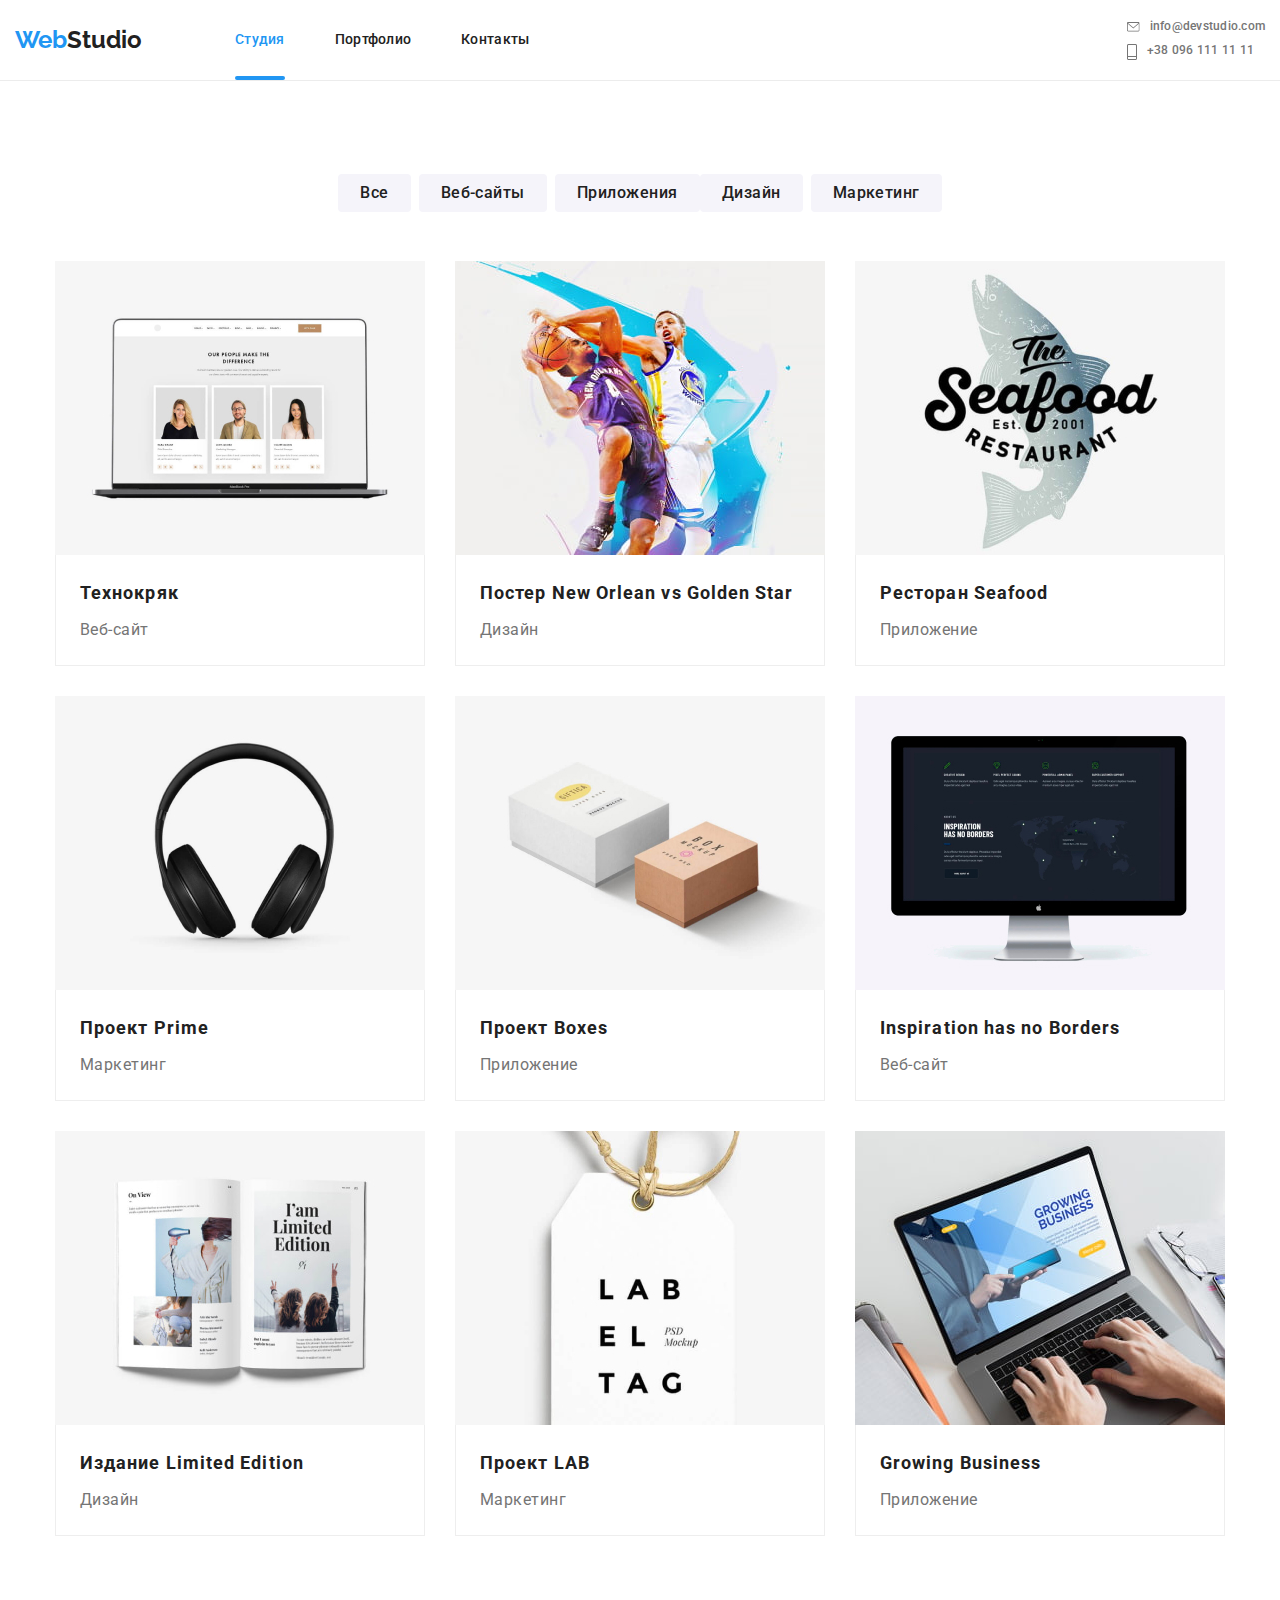
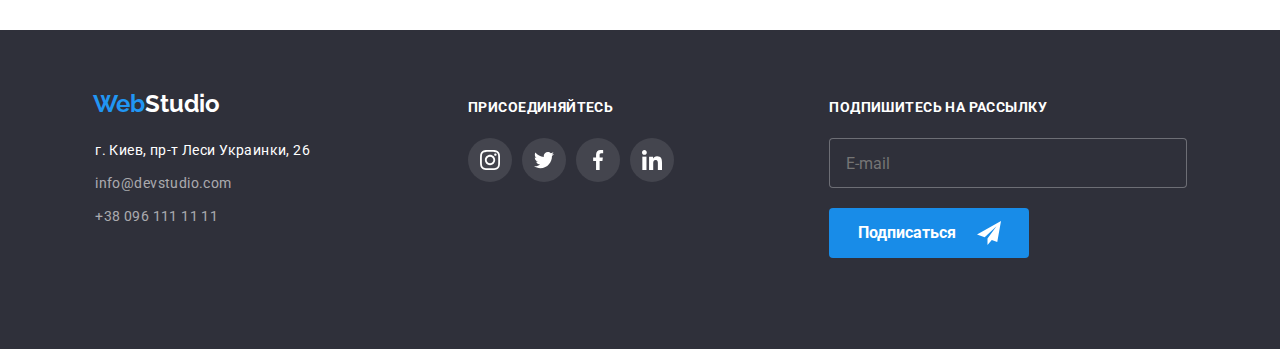
==== portfolio.html @ 38dd1714 "Update portfolio.html" ====
<!DOCTYPE html>
<html lang="ru">
  <head>
    <meta charset="UTF-8" />
    <meta http-equiv="X-UA-Compatible" content="IE=edge" />
    <meta name="viewport" content="width=device-width, initial-scale=1.0" />
    <title>WebStudio</title>
    <link
      rel="stylesheet"
      href="https://cdnjs.cloudflare.com/ajax/libs/modern-normalize/1.1.0/modern-normalize.min.css"
      integrity="sha512-wpPYUAdjBVSE4KJnH1VR1HeZfpl1ub8YT/NKx4PuQ5NmX2tKuGu6U/JRp5y+Y8XG2tV+wKQpNHVUX03MfMFn9Q=="
      crossorigin="anonymous"
      referrerpolicy="no-referrer"
    />
    <link rel="preconnect" href="https://fonts.googleapis.com" />
    <link rel="preconnect" href="https://fonts.gstatic.com" crossorigin />
    <link
      href="https://fonts.googleapis.com/css2?family=Raleway:wght@700&family=Roboto:wght@400;500;700;900&display=swap"
      rel="stylesheet"
    />
    <link rel="stylesheet" href="./css/reset.css" />
    <!-- <link rel="stylesheet" href="./css/style.css" /> -->
    <link rel="stylesheet" href="./css/main.min.css" />
  </head>
  <body>
    <header class="header">
      <div class="container header-container">
        <!-- /* ------------WebStudio------------ */ -->
        <nav class="header-link">
          <a href="./index.html" class="logo" lang="en"
            >Web<span class="logo-text">Studio</span></a
          >
          <!-- /* ------------navigation------------ */ -->
          <div class="navigation">
            <ul class="nav-list">
              <li class="nav-list__item">
                <a href="./index.html" class="nav-list__link link current"
                  >Студия</a
                >
              </li>
              <li class="nav-list__item">
                <a href="./portfolio.html" class="nav-list__link link"
                  >Портфолио</a
                >
              </li>
              <li class="nav-list__item">
                <a href="#" class="nav-list__link link">Контакты</a>
              </li>
            </ul>
          </div>
        </nav>
        <div class="top-header-contacts">
          <ul class="header-contacts">
            <li class="header-contacts__item">
              <a
                href="mailto:info@devstudio.com"
                class="header-contacts__link link"
              >
                <svg class="contacts-icon" width="16" height="12">
                  <use href="./img/icons.svg#icon-mail"></use>
                </svg>
                info@devstudio.com</a
              >
            </li>
            <li class="header-contacts__item">
              <a href="tel:+380961111111" class="header-contacts__link link">
                <svg class="contacts-icon" width="10" height="16">
                  <use href="./img/icons.svg#icon-phone"></use>
                </svg>
                +38 096 111 11 11
              </a>
            </li>
          </ul>
        </div>
      </div>
    </header>
    <main class="box">
      <section class="section">
        <!-- /* ------------portfolio------------ */ -->
        <h1 class="hidden-title">Блок кнопок</h1>
        <div class="container">
          <div class="btn-list">
            <div class="btn-list__top">
              <ul class="btn-list__top-list">
                <li class="btn-list__item">
                  <button type="button" class="btn-list__text">Все</button>
                </li>
                <li class="btn-list__item">
                  <button type="button" class="btn-list__text">
                    Веб-сайты
                  </button>
                </li>
                <li class="btn-list__item">
                  <button type="button" class="btn-list__text">
                    Приложения
                  </button>
                </li>
              </ul>
            </div>
            <div class="btn-list__bottom">
              <ul class="btn-list__top-list">
                <li class="btn-list__item">
                  <button type="button" class="btn-list__text">Дизайн</button>
                </li>
                <li class="btn-list__item">
                  <button type="button" class="btn-list__text">
                    Маркетинг
                  </button>
                </li>
              </ul>
            </div>
          </div>
          <!-- /* ------------benefits------------ */ -->
          <ul class="benefits">
            <li class="benefits-list">
              <a href="#" class="benefits-list__link benefits-item">
                <div class="benefits-item__card">
                  <picture>
                    <source
                      srcset="
                        ./img/img-page2-prtf/img-prtf-dt-21-1x.jpg 1x,
                        ./img/img-page2-prtf/img-prtf-dt-21-2x.jpg 2x
                      "
                      media="(min-width: 1200px)"
                    />
                    <source
                      srcset="
                        ./img/img-page2-prtf/img-prtf-tab-21-1x.jpg 1x,
                        ./img/img-page2-prtf/img-prtf-tab-21-2x.jpg 2x
                      "
                      media="(min-width: 768px)"
                    />
                    <source
                      srcset="
                        ./img/img-page2-prtf/img-prtf-mob-21-1x.jpg 1x,
                        ./img/img-page2-prtf/img-prtf-mob-21-2x.jpg 2x
                      "
                      media="(min-width: 320px)"
                    />
                    <img
                      src="./img/img-page2-prtf/img-prtf-mob-21-1x.jpg"
                      alt="Веб-сайт Проект 1"
                      width="450"
                    />
                  </picture>
                  <p class="benefits-item__top-text">
                    Ресурс предлагает комплексные предложения с разным уровнем
                    функционала и сервисов. Все это позволит посетителю получить
                    исчерпывающие сведения о компании или частном лице.
                  </p>
                </div>
                <div class="benefits-list__content benefits-content">
                  <h2 class="benefits-content__title">Технокряк</h2>
                  <p class="benefits-content__text">Веб-сайт</p>
                </div>
              </a>
            </li>
            <li class="benefits-list">
              <a href="#" class="benefits-list__link benefits-item">
                <div class="benefits-item__card">
                  <picture>
                    <source
                      srcset="
                        ./img/img-page2-prtf/img-prtf-dt-22-1x.jpg 1x,
                        ./img/img-page2-prtf/img-prtf-dt-22-2x.jpg 2x
                      "
                      media="(min-width: 1200px)"
                    />
                    <source
                      srcset="
                        ./img/img-page2-prtf/img-prtf-tab-22-1x.jpg 1x,
                        ./img/img-page2-prtf/img-prtf-tab-22-2x.jpg 2x
                      "
                      media="(min-width: 768px)"
                    />
                    <source
                      srcset="
                        ./img/img-page2-prtf/img-prtf-mob-22-1x.jpg 1x,
                        ./img/img-page2-prtf/img-prtf-mob-22-2x.jpg 2x
                      "
                      media="(min-width: 320px)"
                    />
                    <img
                      src="./img/img-page2-prtf/img-prtf-mob-22-1x.jpg"
                      alt="Дизайн Проект 2"
                      width="450"
                    />
                  </picture>
                  <p class="benefits-item__top-text">
                    Ресурс предлагает комплексные предложения с разным уровнем
                    функционала и сервисов. Все это позволит посетителю получить
                    исчерпывающие сведения о компании или частном лице.
                  </p>
                </div>
                <div class="benefits-list__content benefits-content">
                  <h2 class="benefits-content__title">
                    Постер <span lang="en">New Orlean vs Golden Star</span>
                  </h2>
                  <p class="benefits-content__text">Дизайн</p>
                </div>
              </a>
            </li>
            <li class="benefits-list">
              <a href="#" class="benefits-list__link benefits-item">
                <div class="benefits-item__card">
                  <picture>
                    <source
                      srcset="
                        ./img/img-page2-prtf/img-prtf-dt-23-1x.jpg 1x,
                        ./img/img-page2-prtf/img-prtf-dt-23-2x.jpg 2x
                      "
                      media="(min-width: 1200px)"
                    />
                    <source
                      srcset="
                        ./img/img-page2-prtf/img-prtf-tab-23-1x.jpg 1x,
                        ./img/img-page2-prtf/img-prtf-tab-23-2x.jpg 2x
                      "
                      media="(min-width: 768px)"
                    />
                    <source
                      srcset="
                        ./img/img-page2-prtf/img-prtf-mob-23-1x.jpg 1x,
                        ./img/img-page2-prtf/img-prtf-mob-23-2x.jpg 2x
                      "
                      media="(min-width: 320px)"
                    />
                    <img
                      src="./img/img-page2-prtf/img-prtf-mob-23-1x.jpg"
                      alt="Приложение Проект 3"
                      width="450"
                    />
                  </picture>
                  <p class="benefits-item__top-text">
                    Ресурс предлагает комплексные предложения с разным уровнем
                    функционала и сервисов. Все это позволит посетителю получить
                    исчерпывающие сведения о компании или частном лице.
                  </p>
                </div>
                <div class="benefits-list__content benefits-content">
                  <h2 class="benefits-content__title">
                    Ресторан <span lang="en">Seafood</span>
                  </h2>
                  <p class="benefits-content__text">Приложение</p>
                </div>
              </a>
            </li>
            <li class="benefits-list">
              <a href="#" class="benefits-list__link benefits-item">
                <div class="benefits-item__card">
                  <picture>
                    <source
                      srcset="
                        ./img/img-page2-prtf/img-prtf-dt-24-1x.jpg 1x,
                        ./img/img-page2-prtf/img-prtf-dt-24-2x.jpg 2x
                      "
                      media="(min-width: 1200px)"
                    />
                    <source
                      srcset="
                        ./img/img-page2-prtf/img-prtf-tab-24-1x.jpg 1x,
                        ./img/img-page2-prtf/img-prtf-tab-24-2x.jpg 2x
                      "
                      media="(min-width: 768px)"
                    />
                    <source
                      srcset="
                        ./img/img-page2-prtf/img-prtf-mob-24-1x.jpg 1x,
                        ./img/img-page2-prtf/img-prtf-mob-24-2x.jpg 2x
                      "
                      media="(min-width: 320px)"
                    />
                    <img
                      src="./img/img-page2-prtf/img-prtf-mob-24-1x.jpg"
                      alt="Маркетинг Проект 4"
                      width="450"
                    />
                  </picture>
                  <p class="benefits-item__top-text">
                    Ресурс предлагает комплексные предложения с разным уровнем
                    функционала и сервисов. Все это позволит посетителю получить
                    исчерпывающие сведения о компании или частном лице.
                  </p>
                </div>
                <div class="benefits-list__content benefits-content">
                  <h2 class="benefits-content__title">
                    Проект <span lang="en">Prime</span>
                  </h2>
                  <p class="benefits-content__text">Маркетинг</p>
                </div>
              </a>
            </li>
            <li class="benefits-list">
              <a href="#" class="benefits-list__link benefits-item">
                <div class="benefits-item__card">
                  <picture>
                    <source
                      srcset="
                        ./img/img-page2-prtf/img-prtf-dt-25-1x.jpg 1x,
                        ./img/img-page2-prtf/img-prtf-dt-25-2x.jpg 2x
                      "
                      media="(min-width: 1200px)"
                    />
                    <source
                      srcset="
                        ./img/img-page2-prtf/img-prtf-tab-25-1x.jpg 1x,
                        ./img/img-page2-prtf/img-prtf-tab-25-2x.jpg 2x
                      "
                      media="(min-width: 768px)"
                    />
                    <source
                      srcset="
                        ./img/img-page2-prtf/img-prtf-mob-25-1x.jpg 1x,
                        ./img/img-page2-prtf/img-prtf-mob-25-2x.jpg 2x
                      "
                      media="(min-width: 320px)"
                    />
                    <img
                      src="./img/img-page2-prtf/img-prtf-mob-25-1x.jpg"
                      alt="Приложение Проект 5"
                      width="450"
                    />
                  </picture>
                  <p class="benefits-item__top-text">
                    Ресурс предлагает комплексные предложения с разным уровнем
                    функционала и сервисов. Все это позволит посетителю получить
                    исчерпывающие сведения о компании или частном лице.
                  </p>
                </div>
                <div class="benefits-list__content benefits-content">
                  <h2 class="benefits-content__title">
                    Проект <span lang="en">Boxes</span>
                  </h2>
                  <p class="benefits-content__text">Приложение</p>
                </div>
              </a>
            </li>
            <li class="benefits-list">
              <a href="#" class="benefits-list__link benefits-item">
                <div class="benefits-item__card">
                  <picture>
                    <source
                      srcset="
                        ./img/img-page2-prtf/img-prtf-dt-26-1x.jpg 1x,
                        ./img/img-page2-prtf/img-prtf-dt-26-2x.jpg 2x
                      "
                      media="(min-width: 1200px)"
                    />
                    <source
                      srcset="
                        ./img/img-page2-prtf/img-prtf-tab-26-1x.jpg 1x,
                        ./img/img-page2-prtf/img-prtf-tab-26-2x.jpg 2x
                      "
                      media="(min-width: 768px)"
                    />
                    <source
                      srcset="
                        ./img/img-page2-prtf/img-prtf-mob-26-1x.jpg 1x,
                        ./img/img-page2-prtf/img-prtf-mob-26-2x.jpg 2x
                      "
                      media="(min-width: 320px)"
                    />
                    <img
                      src="./img/img-page2-prtf/img-prtf-mob-26-1x.jpg"
                      alt="Веб-сайт Проект 6"
                      width="450"
                    />
                  </picture>
                  <p class="benefits-item__top-text">
                    Ресурс предлагает комплексные предложения с разным уровнем
                    функционала и сервисов. Все это позволит посетителю получить
                    исчерпывающие сведения о компании или частном лице.
                  </p>
                </div>
                <div class="benefits-list__content benefits-content">
                  <h2 class="benefits-content__title" lang="en">
                    Inspiration has no Borders
                  </h2>
                  <p class="benefits-content__text">Веб-сайт</p>
                </div>
              </a>
            </li>
            <li class="benefits-list">
              <a href="#" class="benefits-list__link benefits-item">
                <div class="benefits-item__card">
                  <picture>
                    <source
                      srcset="
                        ./img/img-page2-prtf/img-prtf-dt-27-1x.jpg 1x,
                        ./img/img-page2-prtf/img-prtf-dt-27-2x.jpg 2x
                      "
                      media="(min-width: 1200px)"
                    />
                    <source
                      srcset="
                        ./img/img-page2-prtf/img-prtf-tab-27-1x.jpg 1x,
                        ./img/img-page2-prtf/img-prtf-tab-27-2x.jpg 2x
                      "
                      media="(min-width: 768px)"
                    />
                    <source
                      srcset="
                        ./img/img-page2-prtf/img-prtf-mob-27-1x.jpg 1x,
                        ./img/img-page2-prtf/img-prtf-mob-27-2x.jpg 2x
                      "
                      media="(min-width: 320px)"
                    />
                    <img
                      src="./img/img-page2-prtf/img-prtf-mob-27-1x.jpg"
                      alt="Дизайн Проект 7"
                      width="450"
                    />
                  </picture>
                  <p class="benefits-item__top-text">
                    Ресурс предлагает комплексные предложения с разным уровнем
                    функционала и сервисов. Все это позволит посетителю получить
                    исчерпывающие сведения о компании или частном лице.
                  </p>
                </div>
                <div class="benefits-list__content benefits-content">
                  <h2 class="benefits-content__title">
                    Издание <span lang="en">Limited Edition</span>
                  </h2>
                  <p class="benefits-content__text">Дизайн</p>
                </div>
              </a>
            </li>
            <li class="benefits-list">
              <a href="#" class="benefits-list__link benefits-item">
                <div class="benefits-item__card">
                  <picture>
                    <source
                      srcset="
                        ./img/img-page2-prtf/img-prtf-dt-28-1x.jpg 1x,
                        ./img/img-page2-prtf/img-prtf-dt-28-2x.jpg 2x
                      "
                      media="(min-width: 1200px)"
                    />
                    <source
                      srcset="
                        ./img/img-page2-prtf/img-prtf-tab-28-1x.jpg 1x,
                        ./img/img-page2-prtf/img-prtf-tab-28-2x.jpg 2x
                      "
                      media="(min-width: 768px)"
                    />
                    <source
                      srcset="
                        ./img/img-page2-prtf/img-prtf-mob-28-1x.jpg 1x,
                        ./img/img-page2-prtf/img-prtf-mob-28-2x.jpg 2x
                      "
                      media="(min-width: 320px)"
                    />
                    <img
                      src="./img/img-page2-prtf/img-prtf-mob-28-1x.jpg"
                      alt="Маркетинг Проект 8"
                      width="450"
                    />
                  </picture>
                  <p class="benefits-item__top-text">
                    Ресурс предлагает комплексные предложения с разным уровнем
                    функционала и сервисов. Все это позволит посетителю получить
                    исчерпывающие сведения о компании или частном лице.
                  </p>
                </div>
                <div class="benefits-list__content benefits-content">
                  <h2 class="benefits-content__title">
                    Проект <span lang="en">LAB</span>
                  </h2>
                  <p class="benefits-content__text">Маркетинг</p>
                </div>
              </a>
            </li>
            <li class="benefits-list">
              <a href="#" class="benefits-list__link benefits-item">
                <div class="benefits-item__card">
                  <picture>
                    <source
                      srcset="
                        ./img/img-page2-prtf/img-prtf-dt-29-1x.jpg 1x,
                        ./img/img-page2-prtf/img-prtf-dt-29-2x.jpg 2x
                      "
                      media="(min-width: 1200px)"
                    />
                    <source
                      srcset="
                        ./img/img-page2-prtf/img-prtf-tab-29-1x.jpg 1x,
                        ./img/img-page2-prtf/img-prtf-tab-29-2x.jpg 2x
                      "
                      media="(min-width: 768px)"
                    />
                    <source
                      srcset="
                        ./img/img-page2-prtf/img-prtf-mob-29-1x.jpg 1x,
                        ./img/img-page2-prtf/img-prtf-mob-29-2x.jpg 2x
                      "
                      media="(min-width: 320px)"
                    />
                    <img
                      src="./img/img-page2-prtf/img-prtf-mob-29-1x.jpg"
                      alt="Приложение Проект 9"
                      width="450"
                    />
                  </picture>
                  <p class="benefits-item__top-text">
                    Ресурс предлагает комплексные предложения с разным уровнем
                    функционала и сервисов. Все это позволит посетителю получить
                    исчерпывающие сведения о компании или частном лице.
                  </p>
                </div>
                <div class="benefits-list__content benefits-content">
                  <h2 class="benefits-content__title" lang="en">
                    Growing Business
                  </h2>
                  <p class="benefits-content__text">Приложение</p>
                </div>
              </a>
            </li>
          </ul>
        </div>
      </section>
    </main>
    <!-- /* ------------footer------------ */ -->
    <footer class="footer">
      <div class="container footer-box">
        <div class="footer-contacts footer-box__item">
          <div class="footer-logo">
            <a href="./index.html" class="logo" lang="en"
              >Web<span class="logo-footer">Studio</span></a
            >
          </div>
          <address class="address">
            <div class="footer-content">
              <ul class="footer-content__list">
                <li class="footer-contacts__item">
                  г. Киев, пр-т Леси Украинки, 26
                </li>
                <li class="footer-contacts__link">
                  <a
                    href="mailto:info@devstudio.com"
                    class="footer-contacts__link link"
                    >info@devstudio.com</a
                  >
                </li>
                <li class="footer-contacts__link">
                  <a href="tel:+380961111111" class="footer-contacts__link link"
                    >+38 096 111 11 11</a
                  >
                </li>
              </ul>
            </div>
          </address>
        </div>
        <div class="footer-slogan footer-box__item">
          <p class="footer-slogan-title">присоединяйтесь</p>
          <ul class="footer-slogan-list">
            <li class="footer-slogan-item">
              <a href="" class="footer-slogan-link">
                <svg class="footer-slogan-icon" width="20" height="20">
                  <use href="./img/icons.svg#icon-instagram"></use>
                </svg>
              </a>
            </li>
            <li class="footer-slogan-item">
              <a href="" class="footer-slogan-link">
                <svg class="footer-slogan-icon" width="20" height="20">
                  <use href="./img/icons.svg#icon-twitter"></use>
                </svg>
              </a>
            </li>
            <li class="footer-slogan-item">
              <a href="" class="footer-slogan-link">
                <svg class="footer-slogan-icon" width="20" height="20">
                  <use href="./img/icons.svg#icon-facebook"></use>
                </svg>
              </a>
            </li>
            <li class="footer-slogan-item">
              <a href="" class="footer-slogan-link">
                <svg class="footer-slogan-icon" width="20" height="20">
                  <use href="./img/icons.svg#icon-linkedin"></use>
                </svg>
              </a>
            </li>
          </ul>
        </div>
        <div class="footer-newsletter footer-box__item">
          <form class="footer-subscribe">
            <label for="footer-subscribe" class="footer-slogan-title"
              >Подпишитесь на рассылку</label
            >
            <input
              type="text"
              class="input-footer"
              name="footer-subscribe"
              id="footer-subscribe"
              placeholder="E-mail"
            />
            <div class="footer-wrap">
              <button type="submit" class="btn-footer">
                Подписаться
                <svg class="send-icon" width="24" height="24">
                  <use href="./img/icons.svg#icon-send"></use>
                </svg>
              </button>
            </div>
          </form>
        </div>
      </div>
    </footer>
  </body>
</html>
---- css/style.css ----
:root {
  --accent-color: #2196f3;
  --hero-btn-color: #2196f3;
  --hero-title-color: #ffffff;
  --main-title-color: #212121;
  --main-text-color: #757575;
  --typical-margin: 30px;
}

/* основной цвет шрифта черный #212121 */
/* вспомогательный текст черный #757575 */
/* цвет шрифта героя белый #FFFFFF */
/* цвет шрифта акцента голубой #2196F3 */
/* цвет фона светло-серый #E5E5E5 */
/* цвет фона героя и футера черный #2F303A */
/* цвета логотипа голубой #2196F3 и черный #000000 */

p,
h1,
h2,
h3,
h4,
h5,
h6 {
  margin: 0;
}

ul,
ol {
  margin: 0;
  padding-left: 0;
}

button {
  cursor: pointer;
}

body {
  font-size: 14px;
  font-family: "Roboto", sans-serif;
  color: var(--main-title-color);
}

img {
  display: block;
  max-width: 100%;
  height: auto;
}

.container {
  width: 1200px;
  margin: 0 auto;
  padding: 0 15px;
}

.hidden-title {
  width: 1px;
  height: 1px;
  overflow: hidden;
  opacity: 0;
  margin: -1px;
}

.visually-hidden {
  position: absolute;
  white-space: nowrap;
  width: 1px;
  height: 1px;
  overflow: hidden;
  border: 0;
  padding: 0;
  clip: rect(0 0 0 0);
  clip-path: inset(50%);
  margin: -1px;
}

/* ------------WebStudio------------ */

.logo {
  font-family: "Raleway", sans-serif;
  font-style: normal;
  font-weight: 700;
  font-size: 26px;
  line-height: 1.19;
  color: var(--accent-color);
  display: flex;
  align-items: center;
  margin-right: 93px;
}

.header-link {
  display: flex;
}

.logo-text {
  color: var(--main-title-color);
}

.logo-footer {
  color: var(--hero-title-color);
}

/* ------------navigation------------ */

.nav-list {
  display: flex;
}

.nav-list__link {
  list-style-type: none;
  font-family: "Roboto", sans-serif;
  font-style: normal;
  font-weight: 500;
  font-size: 14px;
  line-height: 1.14;
  letter-spacing: 0.02em;
  color: var(--main-title-color);
  padding: 32px 0;
  display: flex;
  position: relative;
}

.header {
  border-bottom: 1px solid #ececec;
}

.header .container {
  display: flex;
  align-items: center;
  text-decoration: none;
}

.nav-list__item {
  list-style-type: none;
}

.nav-list__item:not(:last-child) {
  margin-right: 50px;
}

.nav-list__link.current::after {
  content: "";
  position: absolute;
  width: 100%;
  height: 4px;
  background-color: var(--hero-btn-color);
  border-radius: 2px;
  left: 0;
  bottom: 0;
}

.header-contacts__link {
  font-family: "Roboto", sans-serif;
  font-style: normal;
  font-weight: 500;
  font-size: 14px;
  line-height: 1.14;
  letter-spacing: 0.02em;
  color: var(--main-text-color);
  display: flex;
  padding: 32px 0;
}

.header-contacts {
  list-style-type: none;
  display: flex;
  margin-left: auto;
}

.header-contacts__item:not(:last-child) {
  margin-right: 50px;
}

.header-contacts__link .link:hover,
.header-contacts__link .link:focus {
  color: var(--accent-color);
  text-shadow: 0px 4px 4px rgba(0, 0, 0, 0.25);
  transition: color 250ms cubic-bezier(0.4, 0, 0.2, 1);
  transition: text-shadow 250ms cubic-bezier(0.4, 0, 0.2, 1);
}

.link:hover,
.link:focus {
  color: var(--accent-color);
  text-shadow: 0px 4px 4px rgba(0, 0, 0, 0.25);
  transition: color 250ms cubic-bezier(0.4, 0, 0.2, 1);
  transition: text-shadow 250ms cubic-bezier(0.4, 0, 0.2, 1);
}

.contacts-icon {
  display: flex;
  align-items: center;
  justify-content: center;
  margin-right: 10px;
  fill: currentColor;
}

/* ------------hero------------ */

.hero {
  background-color: #2f303a;
  background-image: linear-gradient(
      rgba(47, 48, 58, 0.4),
      rgba(47, 48, 58, 0.4)
    ),
    url(../img/hero-bg.jpg);
  background-repeat: no-repeat;
  background-position: center;
  background-size: cover;
  max-width: 1600px;
  margin: 0 auto;
  text-align: center;
  padding: 200px 0;
}

.title {
  font-weight: 700;
  font-size: 36px;
  line-height: 1.17;
  text-align: center;
  letter-spacing: 0.03em;
  color: var(--main-title-color);
  margin-bottom: 50px;
}

.hero__title {
  font-weight: 900;
  font-size: 44px;
  line-height: 1.36;
  letter-spacing: 0.06em;
  text-transform: uppercase;
  color: var(--hero-title-color);
  text-align: center;
  max-width: 696px;
  margin: 0 auto;
  margin-bottom: var(--typical-margin);
}

.hero__btn {
  cursor: pointer;
  font-family: inherit;
  font-weight: 700;
  font-size: 16px;
  line-height: 1.88;
  letter-spacing: 0.06em;
  color: #ffffff;
  background-color: var(--hero-btn-color);
  display: inline-block;
  padding: 10px 32px;
  margin: 0 auto;
  border: none;
  border-radius: 4px;
}

.section-btn:hover,
.section-btn:focus {
  background: #188ce8;
  box-shadow: 0px 4px 4px rgba(0, 0, 0, 0.15);
  border-radius: 4px;
  transition: background 250ms cubic-bezier(0.4, 0, 0.2, 1);
  transition: box-shadow 250ms cubic-bezier(0.4, 0, 0.2, 1);
}

/* ------------about------------ */

.about {
  padding: 94px 0;
}

.about-list {
  list-style-type: none;
  padding: 0;
  display: flex;
  flex-wrap: nowrap;
}

.about-list__card {
  height: 120px;
  display: flex;
  align-items: center;
  justify-content: center;
  background: #f5f4fa;
  border-radius: 4px;
}

.about-content {
  max-width: 270px;
}

.about-list__item:not(:last-child) {
  margin-right: 30px;
}

.about-content__title {
  font-weight: 700;
  font-size: 14px;
  line-height: calc(16 / 14);
  letter-spacing: 0.03em;
  text-transform: uppercase;
  color: var(--main-title-color);
  margin-top: 30px;
  margin-bottom: 10px;
}

.about-content__text {
  font-weight: 400;
  font-size: 14px;
  line-height: 1.71;
  letter-spacing: 0.03em;
  color: var(--main-text-color);
  min-width: 270px;
  height: 75px;
}

.about-list > .about-content__text {
  flex-basis: calc(100% / 4);
}

/* ------------gallery------------ */

.gallery {
  padding-bottom: 94px;
}

.gallery-list {
  list-style-type: none;
  display: flex;
  flex-wrap: nowrap;
  margin: -15px;
}

.gallery-list__item {
  flex-basis: calc(100% / 3 - 30px);
  margin: 15px;
  position: relative;
}

.gallery-list__label {
  font-weight: 700;
  font-size: 14px;
  line-height: 1.14;
  display: flex;
  justify-content: center;
  text-align: center;
  text-transform: uppercase;
  color: #ffffff;
  position: absolute;
  bottom: 0;
  left: 0;
  width: 100%;
  height: 70px;
  background-color: rgba(47, 48, 58, 0.8);
  text-align: center;
  padding: 27px 0;
}

/* ------------team------------ */
.team {
  background-color: #f5f4fa;
  padding: 94px 0;
}

.team-list {
  list-style-type: none;
  display: flex;
}

.team-list__item:not(:last-child) {
  margin-right: 30px;
}

.team-list__item {
  width: calc((100% - 30px) / 4);
  background-color: var(--hero-title-color);
  box-shadow: 0px 1px 3px rgba(0, 0, 0, 0.12), 0px 1px 1px rgba(0, 0, 0, 0.14),
    0px 2px 1px rgba(0, 0, 0, 0.2);
  border-radius: 0px 0px 4px 4px;
}

.team-list__card {
  padding-top: var(--typical-margin);
  padding-bottom: var(--typical-margin);
}

.team-list__title {
  font-weight: 500;
  font-weight: bold;
  font-size: 16px;
  line-height: calc(19 / 16);
  text-align: center;
  letter-spacing: 0.03em;
  color: var(--main-title-color);
  margin-bottom: 10px;
}

.team-list__text {
  font-weight: 400;
  font-size: 16px;
  line-height: calc(19 / 16);
  text-align: center;
  letter-spacing: 0.03em;
  color: var(--main-text-color);
  margin-bottom: 16px;
}

.team-soc {
  list-style-type: none;
  display: flex;
  justify-content: center;
}

.team-soc__item {
  width: 44px;
  height: 44px;
  margin-right: 10px;
}

.team-soc__item:last-child {
  margin-right: 0;
}

.team-soc__link {
  width: 100%;
  height: 100%;
  background-color: var(--hero-title-color);
  border-radius: 50%;
  display: flex;
  align-items: center;
  justify-content: center;
  fill: #afb1b8;
}

.team-soc__link:hover,
.team-soc__link:focus {
  background-color: #2196f3;
  transition: background-color 250ms cubic-bezier(0.4, 0, 0.2, 1);
}

.team-soc__link:hover .team-soc__icon,
.team-soc__link:focus .team-soc__icon {
  fill: #ffffff;
  transition: fill 250ms cubic-bezier(0.4, 0, 0.2, 1);
}

/* ------------clients------------ */

.clients {
  padding: 94px 0;
}

.clients-list {
  list-style-type: none;
  display: flex;
  justify-content: center;
}

.clients-list__item {
  width: 170px;
  height: 92px;
  margin-right: var(--typical-margin);
  border-radius: 4px;
  outline: 1px solid #afb1b8;
}

.clients-list__item:last-child {
  margin-right: 0;
}

.clients-list__link {
  width: 100%;
  height: 100%;
  display: flex;
  align-items: center;
  justify-content: center;
  fill: #afb1b8;
}

.clients-list__item:hover,
.clients-list__item:focus {
  outline: 1px solid var(--accent-color);
  transition: outline 250ms cubic-bezier(0.4, 0, 0.2, 1);
}

.clients-list__link:hover,
.clients-list__link:focus {
  fill: var(--accent-color);
  transition: fill 250ms cubic-bezier(0.4, 0, 0.2, 1);
}

/* ------------portfolio------------ */

.section {
  padding: 94px 0;
}

.btn-list {
  list-style-type: none;
  display: flex;
  justify-content: center;
  margin-bottom: 50px;
}

.btn-list__text {
  font-weight: 500;
  font-size: 16px;
  line-height: 1.62;
  text-align: center;
  letter-spacing: 0.03em;
  cursor: pointer;
  color: var(--main-title-color);
  background: #f5f4fa;
  display: inline-block;
  border: none;
  border-radius: 4px;
  padding: 6px 22px;
}

.btn-list__item:not(:last-child) {
  margin-right: 8px;
}

.btn-list__text .current:hover .btn-list__text .current:focus {
  background-color: var(--hero-btn-color);
  color: var(--hero-title-color);
}

.btn-list__text:hover,
.btn-list__text:focus {
  background-color: var(--hero-btn-color);
  color: var(--hero-title-color);
  box-shadow: 0px 3px 1px rgba(0, 0, 0, 0.1), 0px 1px 2px rgba(0, 0, 0, 0.08),
    0px 2px 2px rgba(0, 0, 0, 0.12);
  transition: background-color 250ms cubic-bezier(0.4, 0, 0.2, 1);
  transition: color 250ms cubic-bezier(0.4, 0, 0.2, 1);
  transition: box-shadow 250ms cubic-bezier(0.4, 0, 0.2, 1);
}

/* ------------benefits------------ */

.benefits {
  list-style-type: none;
  display: flex;
  flex-wrap: wrap;
  justify-content: center;
  margin-top: -30px;
  margin-left: -30px;
}

.benefits > .benefits-list {
  flex-basis: calc(100% / 3 - 30px);
  margin-left: var(--typical-margin);
  margin-top: var(--typical-margin);
  max-width: 370px;
  background: var(--hero-title-color);
}

.benefits-list:hover .benefits-item__top-text {
  transform: translateY(0);
  display: flex;
}

.benefits-item__card {
  position: relative;
  overflow: hidden;
}

.benefits-item__top-text {
  font-family: "Roboto";
  font-style: normal;
  font-weight: 400;
  font-size: 18px;
  line-height: 1.56;
  letter-spacing: 0.03em;
  position: absolute;
  top: 0;
  color: var(--hero-title-color);
  background: rgba(33, 150, 243, 0.9);
  box-shadow: 0px 4px 4px rgba(0, 0, 0, 0.25);
  height: 100%;
  line-height: calc(28 / 18);
  text-align: left;
  padding: 63px 24px;
  display: flex;
  align-items: center;
  transform: translateY(101%);
  transition: transform 250ms cubic-bezier(0.4, 0, 0.2, 1);
}

.benefits-list__link {
  display: flex;
  display: inline-block;
}

.benefits-list__link:hover,
.benefits-list__link:focus {
  box-shadow: 0px 1px 1px rgba(0, 0, 0, 0.12), 0px 4px 4px rgba(0, 0, 0, 0.06),
    1px 4px 6px rgba(0, 0, 0, 0.16);
  transition: box-shadow 250ms cubic-bezier(0.4, 0, 0.2, 1);
}

.benefits-content {
  padding: 20px 24px;
  border-right: 1px solid #eeeeee;
  border-left: 1px solid #eeeeee;
  border-bottom: 1px solid #eeeeee;
}

.benefits-content__title {
  font-weight: 700;
  font-size: 18px;
  line-height: 2;
  letter-spacing: 0.06em;
  color: var(--main-title-color);
  margin-bottom: 4px;
}

.benefits-content__text {
  font-weight: 400;
  font-size: 16px;
  line-height: 1.88;
  letter-spacing: 0.03em;
  color: var(--main-text-color);
}

.current {
  color: var(--hero-btn-color);
}

/* ------------footer------------ */

.footer {
  background-color: #2f303a;
  padding: 60px 0;
}

.footer .container {
  display: flex;
  align-items: baseline;
}

.footer-contacts {
  margin-right: 70px;
}

.footer-content {
  max-width: 231px;
  min-height: 81px;
  margin-top: 20px;
}

.footer-content__list {
  list-style-type: none;
}

.footer-contacts__item {
  font-style: normal;
  font-weight: 400;
  font-size: 14px;
  line-height: 1.71;
  letter-spacing: 0.03em;
  color: var(--hero-title-color);
  margin-bottom: 9px;
}

.footer-contacts__link {
  font-style: normal;
  font-size: 14px;
  line-height: 1.71;
  letter-spacing: 0.03em;
  color: rgba(255, 255, 255, 0.6);
}

.footer-contacts__link:not(:last-child) {
  margin-bottom: 9px;
}

.footer-slogan {
  margin-right: 70px;
}

.footer-slogan-list {
  list-style-type: none;
  display: flex;
  justify-content: center;
}

.footer-slogan-title {
  font-family: "Roboto";
  font-style: normal;
  font-weight: 700;
  font-size: 14px;
  letter-spacing: 0.03em;
  text-transform: uppercase;
  color: #ffffff;
  margin-bottom: 20px;
  text-align: left;
}

.footer-slogan-item {
  width: 44px;
  height: 44px;
  margin-right: 10px;
}

.footer-slogan-link {
  width: 100%;
  height: 100%;
  background: rgba(255, 255, 255, 0.1);
  border-radius: 50%;
  display: flex;
  align-items: center;
  justify-content: center;
  fill: var(--hero-title-color);
}

.footer-slogan-link:hover,
.footer-slogan-link:focus {
  background-color: #2196f3;
  transition: background-color 250ms cubic-bezier(0.4, 0, 0.2, 1);
}

.footer-newsletter {
  width: 570px;
  height: auto;
}

.footer-subscribe {
  display: flex;
  flex-wrap: wrap;
  justify-content: space-between;
}

.input-footer {
  width: 358px;
  height: 50px;
  border: 1px solid rgba(255, 255, 255, 0.3);
  border-radius: 4px;
  background-color: #2f303a;
  font-family: "Roboto", sans-serif;
  font-style: normal;
  font-weight: 400;
  font-size: 16px;
  line-height: 1.25;
  color: rgba(255, 255, 255, 0.6);
  padding-left: 16px;
}

.footer-wrap {
  position: relative;
}

.btn-footer {
  background-color: #188ce8;
  color: #ffffff;
  width: 200px;
  height: 50px;
  font-weight: 700;
  font-size: 16px;
  line-height: 1.88;
  padding: 10px 10px 10px 29px;
  border: none;
  border-radius: 4px;
  display: flex;
}

.send-icon {
  position: absolute;
  right: 28px;
  top: 50%;
  transform: translateY(-50%);
  fill: #ffffff;
}

/* ------------modal_window------------ */

.backdrop {
  width: 100vw;
  height: 100vh;
  background: rgba(0, 0, 0, 0.2);
  position: fixed;
  top: 0;
  transition: opacity 300ms, visibility 300ms;
}

.backdrop.is-hidden .modal {
  transform: translate(-50%, -50%) scale(0);
  opacity: 0;
}

.modal {
  width: 528px;
  background-color: #ffffff;
  border-radius: 4px;
  position: absolute;
  top: 50%;
  left: 50%;
  transform: translate(-50%, -50%) scale(1);
  transition: transform 300ms;
  padding: 40px;
}

.modal-close-btn {
  position: absolute;
  right: 8px;
  top: 8px;
  border: none;
  background-color: inherit;
}

.modal-close-icon {
  width: 30px;
  height: 30px;
  background-color: #ffffff;
  border: 1px solid rgba(0, 0, 0, 0.1);
  border-radius: 50%;
  display: flex;
  align-items: center;
  justify-content: center;
  padding: 6px;
}

.modal-close-icon:hover,
.modal-close-icon:focus {
  fill: #2196f3;
  transition: background-color 250ms cubic-bezier(0.4, 0, 0.2, 1);
}

.is-hidden {
  visibility: hidden;
  opacity: 0;
  pointer-events: none;
}

.no-scroll {
  overflow: hidden;
}

.form-title {
  font-weight: 700;
  font-size: 20px;
  line-height: 1.15;
  letter-spacing: 0.03em;
  text-align: center;
  margin-bottom: 12px;
}

.form-group {
  display: flex;
  flex-direction: column;
  width: 100%;
  margin-bottom: 10px;
}

.form-label {
  margin-bottom: 4px;
  font-weight: 400;
  font-size: 12px;
  line-height: 1.16;
  color: #757575;
}

.form-input:focus {
  border: 1px solid #2196f3;
  border-radius: 4px;
}

.form-input {
  width: 448px;
  height: 40px;
  border: 1px solid rgba(33, 33, 33, 0.2);
  border-radius: 4px;
  padding-left: 42px;
}

.form-group input::placeholder {
  font-weight: 400;
  font-size: 14px;
  line-height: 1.14;
  letter-spacing: 0.01em;
  color: rgba(117, 117, 117, 0.5);
}

.input-wrap {
  position: relative;
  outline: none;
}

.modal-icon {
  position: absolute;
  left: 12px;
  top: 50%;
  transform: translateY(-50%);
}

.form-area {
  margin-bottom: 20px;
}

textarea {
  width: 100%;
  height: 120px;
  border: 1px solid rgba(33, 33, 33, 0.2);
  border-radius: 4px;
  resize: none;
  padding: 12px 16px;
}

.form-text:focus {
  border: 1px solid #2196f3;
  border-radius: 4px;
}

.form-input:focus + .modal-icon {
  fill: var(--accent-color);
}

.form-check {
  display: block;
  margin-bottom: 30px;
  display: flex;
  align-items: center;
  justify-content: center;
}

.input-check {
  width: 16px;
  height: 15px;
}

.check-text {
  color: #757575;
  font-weight: 400;
  font-size: 14px;
  line-height: 1.71;
  letter-spacing: 0.03em;
  display: flex;
  align-items: center;
  margin-right: 4px;
}

.check-text::before {
  content: "";
  width: 16px;
  height: 15px;
  border: 2px solid #212121;
  border-radius: 3px;
  margin-right: 8.38px;
}

.input-check:checked + .check-text::before {
  background-color: var(--accent-color);
  background-image: url(../img/checked.svg);
  border: none;
  background-repeat: no-repeat;
  background-position: center;
}

.input-check:focus + .check-text::before {
  border-color: var(--accent-color);
}

.check-terms {
  font-weight: 400;
  font-size: 14px;
  line-height: 1.71;
  letter-spacing: 0.03em;
  text-decoration-line: underline;
  color: var(--accent-color);
}

.btn-modal {
  background-color: #188ce8;
  color: #ffffff;
  width: 200px;
  height: 50px;
  font-weight: 700;
  font-size: 16px;
  line-height: 1.88;
  display: inline-block;
  padding: 10px 55px;
  margin: 0 auto;
  border: none;
  border-radius: 4px;
  display: flex;
  justify-content: center;
}

.btn-modal:hover,
.btn-modal:focus {
  box-shadow: 0px 4px 4px rgba(0, 0, 0, 0.25);
}
---- css/main.min.css ----
:root{--accent-color: #2196f3;--hero-btn-color: #2196f3;--hero-title-color: #ffffff;--main-title-color: #212121;--main-text-color: #757575;--typical-margin: 30px}p,h1,h2,h3,h4,h5,h6{margin:0}ul,ol{margin:0;padding-left:0}button{cursor:pointer}img{display:block;max-width:100%;height:auto;width:100%}body{font-size:14px;font-family:"Roboto",sans-serif;color:var(--main-title-color)}.container{width:100%;margin:0 auto;padding-left:15px;padding-right:15px}.menu-container{width:100%;margin:0 auto;padding-left:15px;padding-right:15px}.title{font-size:36px;font-weight:700;line-height:1.17;letter-spacing:.03em;text-align:center;color:var(--main-title-color)}@media screen and (max-width: 1200px){.title{padding-bottom:30px}}@media screen and (min-width: 1200px){.title{padding-bottom:50px}}.hidden-title{width:1px;height:1px;overflow:hidden;opacity:0;margin:-1px}.now-scroll{overflow:hidden}.visually-hidden{position:absolute;white-space:nowrap;width:1px;height:1px;overflow:hidden;border:0;padding:0;clip:rect(0 0 0 0);clip-path:inset(50%);margin:-1px}.header{border-bottom:1px solid #ececec}.header-container{width:100%;display:flex;align-items:center;justify-content:space-between}@media screen and (max-width: 767px){.header-container{height:60px}}@media screen and (min-width: 768px){.header-container{height:80px}}.navigation{display:flex;flex-wrap:wrap}@media screen and (max-width: 480px){.navigation{display:none}}.nav-list{display:flex;gap:50px}.nav-list__link{list-style-type:none;font-family:"Roboto",sans-serif;font-style:normal;font-weight:500;font-size:14px;line-height:1.14;letter-spacing:.02em;color:var(--main-title-color);padding:32px 0;display:flex;justify-content:space-between;position:relative}@media screen and (max-width: 767px){.nav-list__link{padding:22px 0}}@media screen and (min-width: 768px){.nav-list__link{padding:32px 0}}.nav-list__item{list-style-type:none;display:flex}.nav-list__link.current::after{content:"";position:absolute;width:100%;height:4px;background-color:var(--hero-btn-color);border-radius:2px;left:0;bottom:0}.header-contacts{list-style-type:none;display:flex;flex-wrap:wrap;max-width:138px;gap:10px}@media screen and (max-width: 480px){.header-contacts{display:none}}.header-contacts__link{font-family:"Roboto",sans-serif;font-style:normal;font-weight:500;font-size:12px;line-height:1.14;letter-spacing:.02em;color:var(--main-text-color);display:flex}.header-contacts__link .link:hover,.header-contacts__link .link:focus{color:var(--accent-color);text-shadow:0px 4px 4px rgba(0,0,0,.25);transition:color 250ms cubic-bezier(0.4, 0, 0.2, 1);transition:text-shadow 250ms cubic-bezier(0.4, 0, 0.2, 1)}.link:hover,.link:focus{color:var(--accent-color);text-shadow:0px 4px 4px rgba(0,0,0,.25);transition:color 250ms cubic-bezier(0.4, 0, 0.2, 1);transition:text-shadow 250ms cubic-bezier(0.4, 0, 0.2, 1)}.contacts-icon{display:flex;align-items:center;justify-content:center;margin-right:10px;fill:currentColor}.menu-open-btn{display:flex;margin-left:auto;border:none;fill:#000;background-color:#fff}.menu-open-btn:hover,.menu-open-btn:focus{fill:var(--accent-color);transition:color 250ms cubic-bezier(0.4, 0, 0.2, 1)}@media(min-width: 481px){.menu-open-btn{display:none}}.menu-close-btn{display:flex;margin-left:auto;border:none;fill:#000;background-color:#fff;margin-bottom:4px}.menu-close-btn:hover,.menu-close-btn:focus{fill:var(--accent-color)}.mob-menu{position:fixed;top:0;left:0;background-color:#fff;z-index:2;width:100vw;height:100vh;padding:20px 0}.mob-menu .menu-container{display:flex;flex-direction:column;justify-content:space-between;height:100%;overflow-y:auto}.mob-menu-nav{list-style-type:none;display:flex;flex-direction:column;margin-left:40px}.mob-menu-nav__link{font-family:"Roboto",sans-serif;font-style:normal;font-weight:500;font-size:40px;line-height:1.18;letter-spacing:.02em;color:var(--main-title-color)}.mob-menu-nav__item:not(:last-child){margin-bottom:32px}.mob-menu-contacts{list-style-type:none;display:flex;flex-direction:column;margin-left:40px;margin-top:40px}.mob-menu-contacts__item:not(:last-child){margin-bottom:20px}.mob-menu-contacts__tel{font-family:"Roboto",sans-serif;font-weight:500;font-size:34px;line-height:1.18;letter-spacing:.02em;margin-top:302px;color:var(--accent-color)}.mob-menu-contacts__mail{font-family:"Roboto",sans-serif;font-weight:500;font-size:24px;line-height:1.17;letter-spacing:.02em;margin-top:32px;color:var(--main-text-color)}.mob-menu-soc{list-style-type:none;margin-top:64px;display:flex;flex-wrap:wrap;margin-left:40px}.mob-menu-soc__item:not(:first-child){padding-left:10px}.mob-menu-soc__link{font-family:"Roboto",sans-serif;font-weight:500;font-size:18px;line-height:1.22;letter-spacing:.02em;color:var(--accent-color);padding-right:10px}.mob-menu-soc__item{margin-bottom:10px;position:relative}.mob-menu-soc__item:not(:last-child)::after{content:"";position:absolute;width:22px;height:0px;right:-11px;bottom:11px;border:1px solid rgba(33,33,33,.2);transform:rotate(90deg)}.logo{font-family:"Raleway",sans-serif;font-style:normal;font-weight:700;font-size:24px;line-height:1.19;color:var(--accent-color);display:flex;align-items:center}@media screen and (min-width: 480px){.logo{margin-right:10px}}@media screen and (min-width: 768px){.logo{margin-right:88px}}@media screen and (min-width: 1200px){.logo{margin-right:93px}}.header-link{display:flex}.logo-text{color:var(--main-title-color)}.logo-footer{color:var(--hero-title-color)}.hero .container{display:flex;width:100%;padding:0}.hero{background-color:#2f303a;background-repeat:no-repeat;background-position:center;background-size:cover;width:100%;background-image:linear-gradient(rgba(47, 48, 58, 0.4), rgba(47, 48, 58, 0.4)),url(../img/hero-bg-mobile.jpg)}@media(min-device-pixel-ratio: 2),(min-resolution: 192dpi),(min-resolution: 2dppx){.hero{background-image:linear-gradient(rgba(47, 48, 58, 0.4), rgba(47, 48, 58, 0.4)),url(../img/hero-bg-mob-2x.jpg)}}@media screen and (min-width: 768px){.hero{background-image:linear-gradient(rgba(47, 48, 58, 0.4), rgba(47, 48, 58, 0.4)),url(../img/hero-bg-tablet.jpg)}}@media screen and (min-width: 768px)and (min-device-pixel-ratio: 2),screen and (min-width: 768px)and (min-resolution: 192dpi),screen and (min-width: 768px)and (min-resolution: 2dppx){.hero{background-image:linear-gradient(rgba(47, 48, 58, 0.4), rgba(47, 48, 58, 0.4)),url(../img/hero-bg-tab-2x.jpg)}}@media screen and (min-width: 1200px){.hero{max-width:1600px;height:100%;background-image:linear-gradient(rgba(47, 48, 58, 0.4), rgba(47, 48, 58, 0.4)),url(../img/hero-bg.jpg);margin:0 auto;padding:200px 0}}@media screen and (min-width: 1200px)and (min-device-pixel-ratio: 2),screen and (min-width: 1200px)and (min-resolution: 192dpi),screen and (min-width: 1200px)and (min-resolution: 2dppx){.hero{background-image:linear-gradient(rgba(47, 48, 58, 0.4), rgba(47, 48, 58, 0.4)),url(../img/hero-bg-2x.jpg)}}.hero-list__title{text-align:center;color:var(--main-title-color);margin:50px;font-size:26px;font-weight:900;line-height:1.62;letter-spacing:.06em}@media screen and (min-width: 1200px){.hero-list__title{font-size:44px;font-weight:900;line-height:1.36;letter-spacing:.06em;padding-top:200px}}.hero-list{display:flex;flex-direction:column;margin:0 auto;flex-wrap:wrap}.hero-list__title{text-transform:uppercase;color:var(--hero-title-color);text-align:center;max-width:360px;height:auto;padding-top:118px;padding-bottom:var(--typical-margin);font-size:26px;font-weight:900;line-height:1.62;letter-spacing:.06em}@media screen and (min-width: 1200px){.hero-list__title{font-size:44px;font-weight:900;line-height:1.36;letter-spacing:.06em;max-width:696px}}.hero-list__btn{cursor:pointer;font-family:inherit;font-weight:700;font-size:16px;line-height:1.88;letter-spacing:.06em;color:#fff;background-color:var(--hero-btn-color);display:inline-block;padding:10px 32px;margin:0 auto;margin-bottom:118px;border:none;border-radius:4px}.hero-list__btn:hover,.hero-list__btn:focus{background:#188ce8;box-shadow:0px 4px 4px rgba(0,0,0,.15);border-radius:4px;transition:background 250ms cubic-bezier(0.4, 0, 0.2, 1);transition:box-shadow 250ms cubic-bezier(0.4, 0, 0.2, 1)}@media screen and (max-width: 1200px){.about{padding:60px 0}}@media screen and (min-width: 1200px){.about{padding:94px 0}}.about-list{list-style-type:none;padding:0;display:flex;flex-wrap:wrap;gap:30px}.about-list .about-content__text{flex-basis:25%}.about-list__item{width:100%}@media screen and (min-width: 768px){.about-list__item{width:calc((100% - 30px)/2)}}@media screen and (min-width: 1200px){.about-list__item{width:calc((100% - 90px)/4)}}.about-list__card{height:120px;display:flex;align-items:center;justify-content:center;background:#f5f4fa;border-radius:4px}.about-content__title{font-size:14px;font-weight:700;line-height:1.14;letter-spacing:.03em;text-transform:uppercase;color:var(--main-title-color);margin-top:30px;margin-bottom:10px;text-align:left}@media screen and (min-width: 480px){.about-content__title{text-align:center}}.about-content__text{font-size:400;font-weight:700;line-height:1.71;letter-spacing:.03em;color:var(--main-text-color);min-width:270px;height:100%}.gallery{display:none}@media screen and (min-width: 1200px){.gallery{display:flex;flex-wrap:wrap;justify-content:center;padding-bottom:94px}}.gallery-list{list-style-type:none;display:flex;flex-wrap:wrap;justify-content:center;gap:30px}.gallery-list__item{position:relative}.gallery-list__label{font-size:14px;font-weight:700;line-height:1.14;letter-spacing:.03em;text-transform:uppercase;display:flex;justify-content:center;text-align:center;color:#fff;position:absolute;bottom:0;left:0;width:100%;height:70px;background-color:rgba(47,48,58,.8);text-align:center;padding:27px 0}.team{display:flex;flex-wrap:wrap;justify-content:center;background-color:#f5f4fa}@media screen and (max-width: 1200px){.team{padding:60px 0}}@media screen and (min-width: 1200px){.team{padding:94px 0}}.team-list{list-style-type:none;display:flex;flex-wrap:wrap;gap:30px}.team-list__item{width:100%;height:auto;background-color:var(--hero-title-color);box-shadow:0px 1px 3px rgba(0,0,0,.12),0px 1px 1px rgba(0,0,0,.14),0px 2px 1px rgba(0,0,0,.2);border-radius:0px 0px 4px 4px}@media screen and (min-width: 768px){.team-list__item{width:calc((100% - 30px)/2)}}@media screen and (min-width: 1200px){.team-list__item{width:calc((100% - 90px)/4)}}.team-list__card{padding-top:var(--typical-margin);padding-bottom:var(--typical-margin)}.team-list__title{font-weight:500;font-size:16px;line-height:1.19;letter-spacing:.03em;text-align:center;color:var(--main-title-color);margin-bottom:10px}.team-list__text{font-weight:400;font-size:16px;line-height:1.19;letter-spacing:.03em;text-align:center;color:var(--main-text-color);margin-bottom:16px}.team-soc{list-style-type:none;display:flex;justify-content:center}.team-soc__item{width:44px;height:44px;margin-right:10px}.team-soc__item:last-child{margin-right:0}.team-soc__link{width:100%;height:100%;background-color:var(--hero-title-color);border-radius:50%;display:flex;align-items:center;justify-content:center;fill:#afb1b8}.team-soc__link:hover,.team-soc__link:focus{background-color:#2196f3;transition:background-color 250ms cubic-bezier(0.4, 0, 0.2, 1)}.team-soc__link:hover .team-soc__icon,.team-soc__link:hover .team-soc__icon,.team-soc__link:focus .team-soc__icon,.team-soc__link:focus .team-soc__icon{fill:#fff;transition:fill 250ms cubic-bezier(0.4, 0, 0.2, 1)}.clients{display:flex;flex-wrap:wrap;justify-content:center}@media screen and (max-width: 1200px){.clients{padding:60px 0}}@media screen and (min-width: 1200px){.clients{padding:94px 0}}.clients-list{list-style-type:none;display:flex;flex-wrap:wrap;justify-content:center;gap:30px}.clients-list__item{width:210px;height:92px;border-radius:4px;outline:1px solid #afb1b8}.clients-list__item:hover,.clients-list__item:focus{outline:1px solid var(--accent-color);transition:outline 250ms cubic-bezier(0.4, 0, 0.2, 1)}@media screen and (min-width: 768px){.clients-list__item{width:calc((100% - 60px)/3)}}@media screen and (min-width: 1200px){.clients-list__item{width:calc((100% - 150px)/6);max-width:170px}}.clients-list__link{width:100%;height:100%;display:flex;align-items:center;justify-content:center;fill:#afb1b8}.clients-list__link:hover,.clients-list__link:focus{fill:var(--accent-color);transition:fill 250ms cubic-bezier(0.4, 0, 0.2, 1)}.section{padding:60px 0}@media screen and (min-width: 1200px){.section{padding:94px 0}}.btn-list{display:flex}@media screen and (max-width: 768px){.btn-list{flex-wrap:wrap}}@media screen and (min-width: 768px){.btn-list{flex-wrap:nowrap;justify-content:center}}.btn-list__top-list{list-style:none;display:flex;flex-direction:row}.btn-list__bottom-list{list-style:none;display:flex;flex-direction:row}.btn-list__item{margin-bottom:15px}.btn-list__item:not(:last-child){margin-right:8px}.btn-list__text{font-weight:500;font-size:16px;line-height:1.62;letter-spacing:.03em;text-align:center;cursor:pointer;color:var(--main-title-color);background:#f5f4fa;display:inline-block;border:none;border-radius:4px;padding:6px 22px}.btn-list__text .current:hover .btn-list__text .current:focus{background-color:var(--hero-btn-color);color:var(--hero-title-color)}.btn-list__text:hover,.btn-list__text:focus{background-color:var(--hero-btn-color);color:var(--hero-title-color);box-shadow:0px 3px 1px rgba(0,0,0,.1),0px 1px 2px rgba(0,0,0,.08),0px 2px 2px rgba(0,0,0,.12);transition:background-color 250ms cubic-bezier(0.4, 0, 0.2, 1);transition:color 250ms cubic-bezier(0.4, 0, 0.2, 1);transition:box-shadow 250ms cubic-bezier(0.4, 0, 0.2, 1)}.benefits{list-style-type:none;display:flex;flex-wrap:wrap;justify-content:center;gap:30px}@media screen and (min-width: 480px){.benefits{margin-top:25px}}@media screen and (min-width: 768px){.benefits{margin-top:14px}}@media screen and (min-width: 1200px){.benefits{margin-top:34px}}.benefits-list{max-width:370px;display:flex;flex-direction:column;height:100%}@media screen and (min-width: 768px){.benefits-list{width:calc((100% - 30px)/2)}}@media screen and (min-width: 1200px){.benefits-list{width:calc((100% - 90px)/3)}}.benefits-list:hover .benefits-item__top-text{transform:translateY(0);display:flex}.benefits-item__card{position:relative;overflow:hidden}.benefits-item__top-text{font-size:18px;font-weight:400;line-height:1.56;letter-spacing:.03em;font-family:"Roboto";font-style:normal;position:absolute;top:0;color:var(--hero-title-color);background:rgba(33,150,243,.9);box-shadow:0px 4px 4px rgba(0,0,0,.25);height:100%;line-height:1.5555555556;text-align:left;padding:63px 24px;display:flex;align-items:center;transform:translateY(101%);transition:transform 250ms cubic-bezier(0.4, 0, 0.2, 1)}.benefits-list__link{display:flex;display:inline-block}.benefits-list__link:hover,.benefits-list__link:focus{box-shadow:0px 1px 1px rgba(0,0,0,.12),0px 4px 4px rgba(0,0,0,.06),1px 4px 6px rgba(0,0,0,.16);transition:box-shadow 250ms cubic-bezier(0.4, 0, 0.2, 1)}.benefits-content{padding:20px 24px;border-right:1px solid #eee;border-left:1px solid #eee;border-bottom:1px solid #eee}.benefits-content__title{font-size:18px;font-weight:700;line-height:2;letter-spacing:.06em;color:var(--main-title-color);margin-bottom:4px}.benefits-content__text{font-size:16px;font-weight:400;line-height:1.88;letter-spacing:.03em;color:var(--main-text-color)}.current{color:var(--hero-btn-color)}.footer{background-color:#2f303a;padding:60px 0}.footer-box{flex-wrap:wrap;justify-content:space-around}@media screen and (min-width: 768px){.footer-box{display:flex;flex-wrap:wrap}}@media screen and (min-width: 1200px){.footer-box{display:flex;justify-content:space-around;align-items:baseline}}.footer-logo{display:flex;justify-content:center;margin-bottom:20px}@media screen and (min-width: 1200px){.footer-logo{justify-content:start}}.address{display:flex;flex-direction:column;margin-left:auto;margin-right:auto}@media screen and (min-width: 1200px){.address{text-align-last:left}}.footer-content{max-width:231px;min-height:81px}.footer-content__list{list-style-type:none}.footer-contacts{display:flex;flex-direction:column;justify-content:center;margin-bottom:60px}.footer-contacts__item{font-style:normal;font-weight:400;font-size:14px;line-height:1.71;letter-spacing:.03em;color:var(--hero-title-color);margin-bottom:9px}.footer-contacts__link{font-style:normal;font-size:14px;line-height:1.71;letter-spacing:.03em;color:rgba(255,255,255,.6);text-align:center}.footer-contacts__link:not(:last-child){padding-bottom:9px}.footer-slogan{display:flex;flex-direction:column;gap:20px;margin-bottom:60px}.footer-slogan-list{list-style-type:none;display:flex;justify-content:center}.footer-slogan-title{font-family:"Roboto";font-style:normal;font-weight:700;font-size:14px;letter-spacing:.03em;text-transform:uppercase;color:#fff;display:flex;justify-content:center}@media screen and (min-width: 1200px){.footer-slogan-title{justify-content:flex-start}}.footer-slogan-item{width:44px;height:44px}.footer-slogan-item:not(:last-child){margin-right:10px}.footer-slogan-link{width:100%;height:100%;background:rgba(255,255,255,.1);border-radius:50%;display:flex;align-items:center;justify-content:center;fill:var(--hero-title-color)}.footer-slogan-link:hover,.footer-slogan-link:focus{background-color:#2196f3;transition:background-color 250ms cubic-bezier(0.4, 0, 0.2, 1)}.footer-newsletter{width:100%;display:flex;flex-direction:column;justify-content:center}@media screen and (min-width: 1200px){.footer-newsletter{flex-wrap:nowrap;width:358px;height:auto;display:flex}}.footer-subscribe{display:flex;flex-wrap:wrap;justify-content:center;gap:20px}@media screen and (min-width: 768px){.footer-subscribe{width:450px;margin-left:auto;margin-right:auto}}@media screen and (min-width: 1200px){.footer-subscribe{justify-content:flex-start}}.input-footer{width:100%;height:50px;border:1px solid rgba(255,255,255,.3);border-radius:4px;background-color:#2f303a;font-family:"Roboto",sans-serif;font-style:normal;font-weight:400;font-size:16px;line-height:1.25;color:rgba(255,255,255,.6);display:flex;padding-left:16px}@media screen and (min-width: 1200px){.input-footer{max-width:358px}}.footer-wrap{display:flex;position:relative}.btn-footer{background-color:#188ce8;color:#fff;width:200px;height:50px;font-weight:700;font-size:16px;line-height:1.88;padding:10px 10px 10px 29px;border:none;border-radius:4px;display:flex}.send-icon{position:absolute;right:28px;top:50%;transform:translateY(-50%);fill:#fff}.backdrop{width:100vw;height:100vh;background-color:rgba(0,0,0,.2);position:fixed;top:0;transition:opacity 300ms,visibility 300ms}.modal{width:528px;background-color:#fff;border-radius:4px;position:absolute;top:50%;left:50%;transform:translate(-50%, -50%) scale(1);transition:transform 300ms;padding:40px}.backdrop.is-hidden .modal{transform:translate(-50%, -50%) scale(0);opacity:0}.modal-close-btn{position:absolute;right:8px;top:8px;border:none;background-color:inherit}.modal-close-icon{width:30px;height:30px;background-color:#fff;border:1px solid rgba(0,0,0,.1);border-radius:50%;display:flex;align-items:center;justify-content:center;padding:6px}.modal-close-icon:hover,.modal-close-icon:focus{fill:#2196f3;transition:background-color 250ms cubic-bezier(0.4, 0, 0.2, 1)}.is-hidden{visibility:hidden;opacity:0;pointer-events:none}.no-scroll{overflow:hidden}.form-title{font-size:20px;font-weight:700;line-height:1.15;letter-spacing:.03em;text-align:center;margin-bottom:12px}.form-group{display:flex;flex-direction:column;width:100%;margin-bottom:10px}.form-label{margin-bottom:4px;font-weight:400;font-size:12px;line-height:1.16;letter-spacing:.01em;color:#757575}.form-input{width:448px;height:40px;border:1px solid rgba(33,33,33,.2);border-radius:4px;padding-left:42px}.form-input:focus{border:1px solid #2196f3;border-radius:4px}.form-group input::placeholder{font-size:14px;font-weight:400;line-height:1.14;letter-spacing:.01em;color:rgba(117,117,117,.5)}.input-wrap{position:relative;outline:none}.modal-icon{position:absolute;left:12px;top:50%;transform:translateY(-50%)}.form-input:focus+.modal-icon{fill:var(--accent-color)}.form-area{margin-bottom:20px}textarea{width:100%;height:120px;border:1px solid rgba(33,33,33,.2);border-radius:4px;resize:none;padding:12px 16px}.form-text:focus{border:1px solid #2196f3;border-radius:4px}.form-check{display:block;margin-bottom:30px;display:flex;align-items:center;justify-content:center}.input-check{width:16px;height:15px}.check-text{font-size:14px;font-weight:400;line-height:1.71;letter-spacing:.03em;color:#757575;display:flex;align-items:center;margin-right:4px}.check-text::before{content:"";width:16px;height:15px;border:2px solid #212121;border-radius:3px;margin-right:8.38px}.input-check:checked+.check-text::before{background-color:var(--accent-color);background-image:url(../img/checked.svg);border:none;background-repeat:no-repeat;background-position:center}.input-check:focus+.check-text::before::before{border-color:var(--accent-color)}.check-terms{font-size:14px;font-weight:400;line-height:1.71;letter-spacing:.03em;text-decoration-line:underline;color:var(--accent-color)}.btn-modal{background-color:#188ce8;color:#fff;width:200px;height:50px;font-weight:700;font-size:16px;line-height:1.88;letter-spacing:.06em;display:inline-block;padding:10px 55px;margin:0 auto;border:none;border-radius:4px;display:flex;justify-content:center}.btn-modal:hover,.btn-modal:focus{box-shadow:0px 4px 4px rgba(0,0,0,.25)}/*# sourceMappingURL=main.min.css.map */
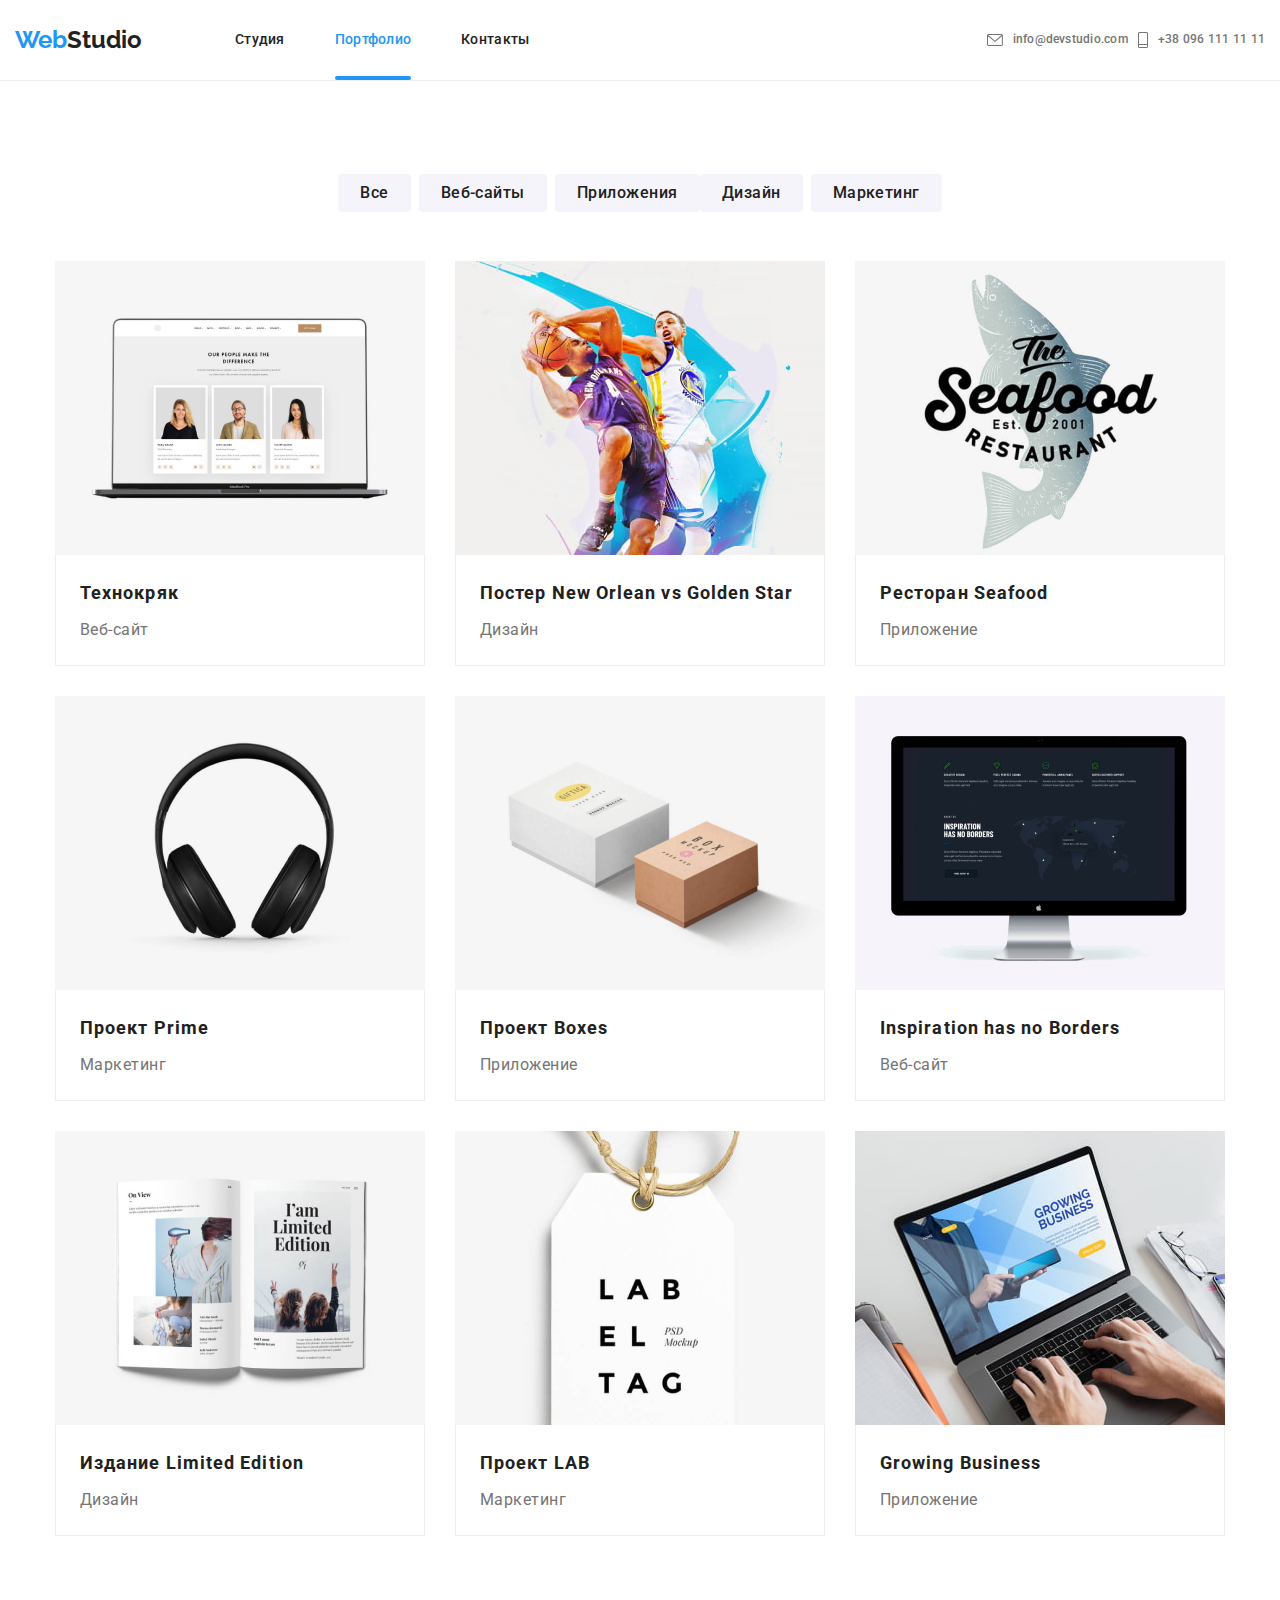
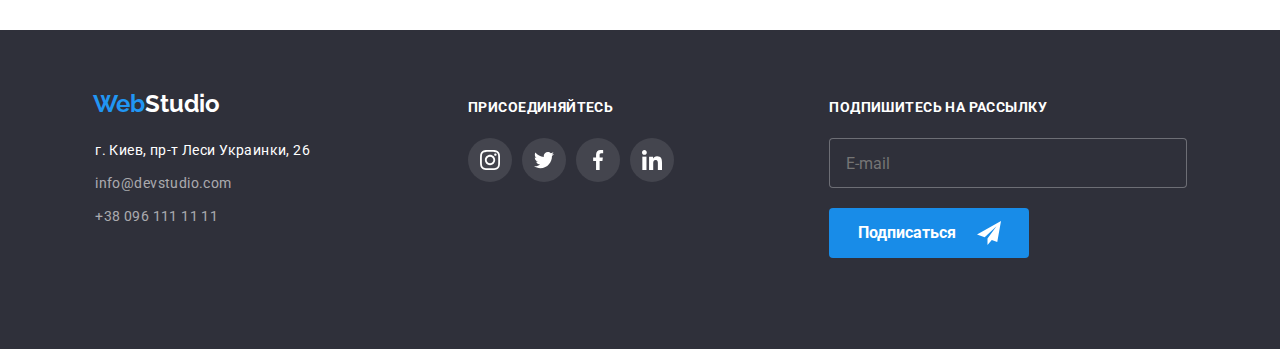
==== commit 13feefd4: "Update portfolio.html" ====
--- a/portfolio.html
+++ b/portfolio.html
@@ -24,32 +24,30 @@
   </head>
   <body>
     <header class="header">
-      <div class="container header-container">
-        <!-- /* ------------WebStudio------------ */ -->
-        <nav class="header-link">
-          <a href="./index.html" class="logo" lang="en"
-            >Web<span class="logo-text">Studio</span></a
-          >
-          <!-- /* ------------navigation------------ */ -->
-          <div class="navigation">
-            <ul class="nav-list">
-              <li class="nav-list__item">
-                <a href="./index.html" class="nav-list__link link current"
-                  >Студия</a
-                >
-              </li>
-              <li class="nav-list__item">
-                <a href="./portfolio.html" class="nav-list__link link"
-                  >Портфолио</a
-                >
-              </li>
-              <li class="nav-list__item">
-                <a href="#" class="nav-list__link link">Контакты</a>
-              </li>
-            </ul>
-          </div>
-        </nav>
-        <div class="top-header-contacts">
+      <div class="container">
+        <div class="top-header">
+          <!-- /* ------------WebStudio------------ */ -->
+          <nav class="header-link">
+            <a href="./index.html" class="logo" lang="en"
+              >Web<span class="logo-text">Studio</span></a
+            >
+            <!-- /* ------------navigation------------ */ -->
+            <div class="navigation">
+              <ul class="nav-list">
+                <li class="nav-list__item">
+                  <a href="./index.html" class="nav-list__link link">Студия</a>
+                </li>
+                <li class="nav-list__item">
+                  <a href="./portfolio.html" class="nav-list__link link current"
+                    >Портфолио</a
+                  >
+                </li>
+                <li class="nav-list__item">
+                  <a href="#" class="nav-list__link link">Контакты</a>
+                </li>
+              </ul>
+            </div>
+          </nav>
           <ul class="header-contacts">
             <li class="header-contacts__item">
               <a
--- a/css/main.min.css
+++ b/css/main.min.css
@@ -1 +1 @@
-:root{--accent-color: #2196f3;--hero-btn-color: #2196f3;--hero-title-color: #ffffff;--main-title-color: #212121;--main-text-color: #757575;--typical-margin: 30px}p,h1,h2,h3,h4,h5,h6{margin:0}ul,ol{margin:0;padding-left:0}button{cursor:pointer}img{display:block;max-width:100%;height:auto;width:100%}body{font-size:14px;font-family:"Roboto",sans-serif;color:var(--main-title-color)}.container{width:100%;margin:0 auto;padding-left:15px;padding-right:15px}.menu-container{width:100%;margin:0 auto;padding-left:15px;padding-right:15px}.title{font-size:36px;font-weight:700;line-height:1.17;letter-spacing:.03em;text-align:center;color:var(--main-title-color)}@media screen and (max-width: 1200px){.title{padding-bottom:30px}}@media screen and (min-width: 1200px){.title{padding-bottom:50px}}.hidden-title{width:1px;height:1px;overflow:hidden;opacity:0;margin:-1px}.now-scroll{overflow:hidden}.visually-hidden{position:absolute;white-space:nowrap;width:1px;height:1px;overflow:hidden;border:0;padding:0;clip:rect(0 0 0 0);clip-path:inset(50%);margin:-1px}.header{border-bottom:1px solid #ececec}.header-container{width:100%;display:flex;align-items:center;justify-content:space-between}@media screen and (max-width: 767px){.header-container{height:60px}}@media screen and (min-width: 768px){.header-container{height:80px}}.navigation{display:flex;flex-wrap:wrap}@media screen and (max-width: 480px){.navigation{display:none}}.nav-list{display:flex;gap:50px}.nav-list__link{list-style-type:none;font-family:"Roboto",sans-serif;font-style:normal;font-weight:500;font-size:14px;line-height:1.14;letter-spacing:.02em;color:var(--main-title-color);padding:32px 0;display:flex;justify-content:space-between;position:relative}@media screen and (max-width: 767px){.nav-list__link{padding:22px 0}}@media screen and (min-width: 768px){.nav-list__link{padding:32px 0}}.nav-list__item{list-style-type:none;display:flex}.nav-list__link.current::after{content:"";position:absolute;width:100%;height:4px;background-color:var(--hero-btn-color);border-radius:2px;left:0;bottom:0}.header-contacts{list-style-type:none;display:flex;flex-wrap:wrap;max-width:138px;gap:10px}@media screen and (max-width: 480px){.header-contacts{display:none}}.header-contacts__link{font-family:"Roboto",sans-serif;font-style:normal;font-weight:500;font-size:12px;line-height:1.14;letter-spacing:.02em;color:var(--main-text-color);display:flex}.header-contacts__link .link:hover,.header-contacts__link .link:focus{color:var(--accent-color);text-shadow:0px 4px 4px rgba(0,0,0,.25);transition:color 250ms cubic-bezier(0.4, 0, 0.2, 1);transition:text-shadow 250ms cubic-bezier(0.4, 0, 0.2, 1)}.link:hover,.link:focus{color:var(--accent-color);text-shadow:0px 4px 4px rgba(0,0,0,.25);transition:color 250ms cubic-bezier(0.4, 0, 0.2, 1);transition:text-shadow 250ms cubic-bezier(0.4, 0, 0.2, 1)}.contacts-icon{display:flex;align-items:center;justify-content:center;margin-right:10px;fill:currentColor}.menu-open-btn{display:flex;margin-left:auto;border:none;fill:#000;background-color:#fff}.menu-open-btn:hover,.menu-open-btn:focus{fill:var(--accent-color);transition:color 250ms cubic-bezier(0.4, 0, 0.2, 1)}@media(min-width: 481px){.menu-open-btn{display:none}}.menu-close-btn{display:flex;margin-left:auto;border:none;fill:#000;background-color:#fff;margin-bottom:4px}.menu-close-btn:hover,.menu-close-btn:focus{fill:var(--accent-color)}.mob-menu{position:fixed;top:0;left:0;background-color:#fff;z-index:2;width:100vw;height:100vh;padding:20px 0}.mob-menu .menu-container{display:flex;flex-direction:column;justify-content:space-between;height:100%;overflow-y:auto}.mob-menu-nav{list-style-type:none;display:flex;flex-direction:column;margin-left:40px}.mob-menu-nav__link{font-family:"Roboto",sans-serif;font-style:normal;font-weight:500;font-size:40px;line-height:1.18;letter-spacing:.02em;color:var(--main-title-color)}.mob-menu-nav__item:not(:last-child){margin-bottom:32px}.mob-menu-contacts{list-style-type:none;display:flex;flex-direction:column;margin-left:40px;margin-top:40px}.mob-menu-contacts__item:not(:last-child){margin-bottom:20px}.mob-menu-contacts__tel{font-family:"Roboto",sans-serif;font-weight:500;font-size:34px;line-height:1.18;letter-spacing:.02em;margin-top:302px;color:var(--accent-color)}.mob-menu-contacts__mail{font-family:"Roboto",sans-serif;font-weight:500;font-size:24px;line-height:1.17;letter-spacing:.02em;margin-top:32px;color:var(--main-text-color)}.mob-menu-soc{list-style-type:none;margin-top:64px;display:flex;flex-wrap:wrap;margin-left:40px}.mob-menu-soc__item:not(:first-child){padding-left:10px}.mob-menu-soc__link{font-family:"Roboto",sans-serif;font-weight:500;font-size:18px;line-height:1.22;letter-spacing:.02em;color:var(--accent-color);padding-right:10px}.mob-menu-soc__item{margin-bottom:10px;position:relative}.mob-menu-soc__item:not(:last-child)::after{content:"";position:absolute;width:22px;height:0px;right:-11px;bottom:11px;border:1px solid rgba(33,33,33,.2);transform:rotate(90deg)}.logo{font-family:"Raleway",sans-serif;font-style:normal;font-weight:700;font-size:24px;line-height:1.19;color:var(--accent-color);display:flex;align-items:center}@media screen and (min-width: 480px){.logo{margin-right:10px}}@media screen and (min-width: 768px){.logo{margin-right:88px}}@media screen and (min-width: 1200px){.logo{margin-right:93px}}.header-link{display:flex}.logo-text{color:var(--main-title-color)}.logo-footer{color:var(--hero-title-color)}.hero .container{display:flex;width:100%;padding:0}.hero{background-color:#2f303a;background-repeat:no-repeat;background-position:center;background-size:cover;width:100%;background-image:linear-gradient(rgba(47, 48, 58, 0.4), rgba(47, 48, 58, 0.4)),url(../img/hero-bg-mobile.jpg)}@media(min-device-pixel-ratio: 2),(min-resolution: 192dpi),(min-resolution: 2dppx){.hero{background-image:linear-gradient(rgba(47, 48, 58, 0.4), rgba(47, 48, 58, 0.4)),url(../img/hero-bg-mob-2x.jpg)}}@media screen and (min-width: 768px){.hero{background-image:linear-gradient(rgba(47, 48, 58, 0.4), rgba(47, 48, 58, 0.4)),url(../img/hero-bg-tablet.jpg)}}@media screen and (min-width: 768px)and (min-device-pixel-ratio: 2),screen and (min-width: 768px)and (min-resolution: 192dpi),screen and (min-width: 768px)and (min-resolution: 2dppx){.hero{background-image:linear-gradient(rgba(47, 48, 58, 0.4), rgba(47, 48, 58, 0.4)),url(../img/hero-bg-tab-2x.jpg)}}@media screen and (min-width: 1200px){.hero{max-width:1600px;height:100%;background-image:linear-gradient(rgba(47, 48, 58, 0.4), rgba(47, 48, 58, 0.4)),url(../img/hero-bg.jpg);margin:0 auto;padding:200px 0}}@media screen and (min-width: 1200px)and (min-device-pixel-ratio: 2),screen and (min-width: 1200px)and (min-resolution: 192dpi),screen and (min-width: 1200px)and (min-resolution: 2dppx){.hero{background-image:linear-gradient(rgba(47, 48, 58, 0.4), rgba(47, 48, 58, 0.4)),url(../img/hero-bg-2x.jpg)}}.hero-list__title{text-align:center;color:var(--main-title-color);margin:50px;font-size:26px;font-weight:900;line-height:1.62;letter-spacing:.06em}@media screen and (min-width: 1200px){.hero-list__title{font-size:44px;font-weight:900;line-height:1.36;letter-spacing:.06em;padding-top:200px}}.hero-list{display:flex;flex-direction:column;margin:0 auto;flex-wrap:wrap}.hero-list__title{text-transform:uppercase;color:var(--hero-title-color);text-align:center;max-width:360px;height:auto;padding-top:118px;padding-bottom:var(--typical-margin);font-size:26px;font-weight:900;line-height:1.62;letter-spacing:.06em}@media screen and (min-width: 1200px){.hero-list__title{font-size:44px;font-weight:900;line-height:1.36;letter-spacing:.06em;max-width:696px}}.hero-list__btn{cursor:pointer;font-family:inherit;font-weight:700;font-size:16px;line-height:1.88;letter-spacing:.06em;color:#fff;background-color:var(--hero-btn-color);display:inline-block;padding:10px 32px;margin:0 auto;margin-bottom:118px;border:none;border-radius:4px}.hero-list__btn:hover,.hero-list__btn:focus{background:#188ce8;box-shadow:0px 4px 4px rgba(0,0,0,.15);border-radius:4px;transition:background 250ms cubic-bezier(0.4, 0, 0.2, 1);transition:box-shadow 250ms cubic-bezier(0.4, 0, 0.2, 1)}@media screen and (max-width: 1200px){.about{padding:60px 0}}@media screen and (min-width: 1200px){.about{padding:94px 0}}.about-list{list-style-type:none;padding:0;display:flex;flex-wrap:wrap;gap:30px}.about-list .about-content__text{flex-basis:25%}.about-list__item{width:100%}@media screen and (min-width: 768px){.about-list__item{width:calc((100% - 30px)/2)}}@media screen and (min-width: 1200px){.about-list__item{width:calc((100% - 90px)/4)}}.about-list__card{height:120px;display:flex;align-items:center;justify-content:center;background:#f5f4fa;border-radius:4px}.about-content__title{font-size:14px;font-weight:700;line-height:1.14;letter-spacing:.03em;text-transform:uppercase;color:var(--main-title-color);margin-top:30px;margin-bottom:10px;text-align:left}@media screen and (min-width: 480px){.about-content__title{text-align:center}}.about-content__text{font-size:400;font-weight:700;line-height:1.71;letter-spacing:.03em;color:var(--main-text-color);min-width:270px;height:100%}.gallery{display:none}@media screen and (min-width: 1200px){.gallery{display:flex;flex-wrap:wrap;justify-content:center;padding-bottom:94px}}.gallery-list{list-style-type:none;display:flex;flex-wrap:wrap;justify-content:center;gap:30px}.gallery-list__item{position:relative}.gallery-list__label{font-size:14px;font-weight:700;line-height:1.14;letter-spacing:.03em;text-transform:uppercase;display:flex;justify-content:center;text-align:center;color:#fff;position:absolute;bottom:0;left:0;width:100%;height:70px;background-color:rgba(47,48,58,.8);text-align:center;padding:27px 0}.team{display:flex;flex-wrap:wrap;justify-content:center;background-color:#f5f4fa}@media screen and (max-width: 1200px){.team{padding:60px 0}}@media screen and (min-width: 1200px){.team{padding:94px 0}}.team-list{list-style-type:none;display:flex;flex-wrap:wrap;gap:30px}.team-list__item{width:100%;height:auto;background-color:var(--hero-title-color);box-shadow:0px 1px 3px rgba(0,0,0,.12),0px 1px 1px rgba(0,0,0,.14),0px 2px 1px rgba(0,0,0,.2);border-radius:0px 0px 4px 4px}@media screen and (min-width: 768px){.team-list__item{width:calc((100% - 30px)/2)}}@media screen and (min-width: 1200px){.team-list__item{width:calc((100% - 90px)/4)}}.team-list__card{padding-top:var(--typical-margin);padding-bottom:var(--typical-margin)}.team-list__title{font-weight:500;font-size:16px;line-height:1.19;letter-spacing:.03em;text-align:center;color:var(--main-title-color);margin-bottom:10px}.team-list__text{font-weight:400;font-size:16px;line-height:1.19;letter-spacing:.03em;text-align:center;color:var(--main-text-color);margin-bottom:16px}.team-soc{list-style-type:none;display:flex;justify-content:center}.team-soc__item{width:44px;height:44px;margin-right:10px}.team-soc__item:last-child{margin-right:0}.team-soc__link{width:100%;height:100%;background-color:var(--hero-title-color);border-radius:50%;display:flex;align-items:center;justify-content:center;fill:#afb1b8}.team-soc__link:hover,.team-soc__link:focus{background-color:#2196f3;transition:background-color 250ms cubic-bezier(0.4, 0, 0.2, 1)}.team-soc__link:hover .team-soc__icon,.team-soc__link:hover .team-soc__icon,.team-soc__link:focus .team-soc__icon,.team-soc__link:focus .team-soc__icon{fill:#fff;transition:fill 250ms cubic-bezier(0.4, 0, 0.2, 1)}.clients{display:flex;flex-wrap:wrap;justify-content:center}@media screen and (max-width: 1200px){.clients{padding:60px 0}}@media screen and (min-width: 1200px){.clients{padding:94px 0}}.clients-list{list-style-type:none;display:flex;flex-wrap:wrap;justify-content:center;gap:30px}.clients-list__item{width:210px;height:92px;border-radius:4px;outline:1px solid #afb1b8}.clients-list__item:hover,.clients-list__item:focus{outline:1px solid var(--accent-color);transition:outline 250ms cubic-bezier(0.4, 0, 0.2, 1)}@media screen and (min-width: 768px){.clients-list__item{width:calc((100% - 60px)/3)}}@media screen and (min-width: 1200px){.clients-list__item{width:calc((100% - 150px)/6);max-width:170px}}.clients-list__link{width:100%;height:100%;display:flex;align-items:center;justify-content:center;fill:#afb1b8}.clients-list__link:hover,.clients-list__link:focus{fill:var(--accent-color);transition:fill 250ms cubic-bezier(0.4, 0, 0.2, 1)}.section{padding:60px 0}@media screen and (min-width: 1200px){.section{padding:94px 0}}.btn-list{display:flex}@media screen and (max-width: 768px){.btn-list{flex-wrap:wrap}}@media screen and (min-width: 768px){.btn-list{flex-wrap:nowrap;justify-content:center}}.btn-list__top-list{list-style:none;display:flex;flex-direction:row}.btn-list__bottom-list{list-style:none;display:flex;flex-direction:row}.btn-list__item{margin-bottom:15px}.btn-list__item:not(:last-child){margin-right:8px}.btn-list__text{font-weight:500;font-size:16px;line-height:1.62;letter-spacing:.03em;text-align:center;cursor:pointer;color:var(--main-title-color);background:#f5f4fa;display:inline-block;border:none;border-radius:4px;padding:6px 22px}.btn-list__text .current:hover .btn-list__text .current:focus{background-color:var(--hero-btn-color);color:var(--hero-title-color)}.btn-list__text:hover,.btn-list__text:focus{background-color:var(--hero-btn-color);color:var(--hero-title-color);box-shadow:0px 3px 1px rgba(0,0,0,.1),0px 1px 2px rgba(0,0,0,.08),0px 2px 2px rgba(0,0,0,.12);transition:background-color 250ms cubic-bezier(0.4, 0, 0.2, 1);transition:color 250ms cubic-bezier(0.4, 0, 0.2, 1);transition:box-shadow 250ms cubic-bezier(0.4, 0, 0.2, 1)}.benefits{list-style-type:none;display:flex;flex-wrap:wrap;justify-content:center;gap:30px}@media screen and (min-width: 480px){.benefits{margin-top:25px}}@media screen and (min-width: 768px){.benefits{margin-top:14px}}@media screen and (min-width: 1200px){.benefits{margin-top:34px}}.benefits-list{max-width:370px;display:flex;flex-direction:column;height:100%}@media screen and (min-width: 768px){.benefits-list{width:calc((100% - 30px)/2)}}@media screen and (min-width: 1200px){.benefits-list{width:calc((100% - 90px)/3)}}.benefits-list:hover .benefits-item__top-text{transform:translateY(0);display:flex}.benefits-item__card{position:relative;overflow:hidden}.benefits-item__top-text{font-size:18px;font-weight:400;line-height:1.56;letter-spacing:.03em;font-family:"Roboto";font-style:normal;position:absolute;top:0;color:var(--hero-title-color);background:rgba(33,150,243,.9);box-shadow:0px 4px 4px rgba(0,0,0,.25);height:100%;line-height:1.5555555556;text-align:left;padding:63px 24px;display:flex;align-items:center;transform:translateY(101%);transition:transform 250ms cubic-bezier(0.4, 0, 0.2, 1)}.benefits-list__link{display:flex;display:inline-block}.benefits-list__link:hover,.benefits-list__link:focus{box-shadow:0px 1px 1px rgba(0,0,0,.12),0px 4px 4px rgba(0,0,0,.06),1px 4px 6px rgba(0,0,0,.16);transition:box-shadow 250ms cubic-bezier(0.4, 0, 0.2, 1)}.benefits-content{padding:20px 24px;border-right:1px solid #eee;border-left:1px solid #eee;border-bottom:1px solid #eee}.benefits-content__title{font-size:18px;font-weight:700;line-height:2;letter-spacing:.06em;color:var(--main-title-color);margin-bottom:4px}.benefits-content__text{font-size:16px;font-weight:400;line-height:1.88;letter-spacing:.03em;color:var(--main-text-color)}.current{color:var(--hero-btn-color)}.footer{background-color:#2f303a;padding:60px 0}.footer-box{flex-wrap:wrap;justify-content:space-around}@media screen and (min-width: 768px){.footer-box{display:flex;flex-wrap:wrap}}@media screen and (min-width: 1200px){.footer-box{display:flex;justify-content:space-around;align-items:baseline}}.footer-logo{display:flex;justify-content:center;margin-bottom:20px}@media screen and (min-width: 1200px){.footer-logo{justify-content:start}}.address{display:flex;flex-direction:column;margin-left:auto;margin-right:auto}@media screen and (min-width: 1200px){.address{text-align-last:left}}.footer-content{max-width:231px;min-height:81px}.footer-content__list{list-style-type:none}.footer-contacts{display:flex;flex-direction:column;justify-content:center;margin-bottom:60px}.footer-contacts__item{font-style:normal;font-weight:400;font-size:14px;line-height:1.71;letter-spacing:.03em;color:var(--hero-title-color);margin-bottom:9px}.footer-contacts__link{font-style:normal;font-size:14px;line-height:1.71;letter-spacing:.03em;color:rgba(255,255,255,.6);text-align:center}.footer-contacts__link:not(:last-child){padding-bottom:9px}.footer-slogan{display:flex;flex-direction:column;gap:20px;margin-bottom:60px}.footer-slogan-list{list-style-type:none;display:flex;justify-content:center}.footer-slogan-title{font-family:"Roboto";font-style:normal;font-weight:700;font-size:14px;letter-spacing:.03em;text-transform:uppercase;color:#fff;display:flex;justify-content:center}@media screen and (min-width: 1200px){.footer-slogan-title{justify-content:flex-start}}.footer-slogan-item{width:44px;height:44px}.footer-slogan-item:not(:last-child){margin-right:10px}.footer-slogan-link{width:100%;height:100%;background:rgba(255,255,255,.1);border-radius:50%;display:flex;align-items:center;justify-content:center;fill:var(--hero-title-color)}.footer-slogan-link:hover,.footer-slogan-link:focus{background-color:#2196f3;transition:background-color 250ms cubic-bezier(0.4, 0, 0.2, 1)}.footer-newsletter{width:100%;display:flex;flex-direction:column;justify-content:center}@media screen and (min-width: 1200px){.footer-newsletter{flex-wrap:nowrap;width:358px;height:auto;display:flex}}.footer-subscribe{display:flex;flex-wrap:wrap;justify-content:center;gap:20px}@media screen and (min-width: 768px){.footer-subscribe{width:450px;margin-left:auto;margin-right:auto}}@media screen and (min-width: 1200px){.footer-subscribe{justify-content:flex-start}}.input-footer{width:100%;height:50px;border:1px solid rgba(255,255,255,.3);border-radius:4px;background-color:#2f303a;font-family:"Roboto",sans-serif;font-style:normal;font-weight:400;font-size:16px;line-height:1.25;color:rgba(255,255,255,.6);display:flex;padding-left:16px}@media screen and (min-width: 1200px){.input-footer{max-width:358px}}.footer-wrap{display:flex;position:relative}.btn-footer{background-color:#188ce8;color:#fff;width:200px;height:50px;font-weight:700;font-size:16px;line-height:1.88;padding:10px 10px 10px 29px;border:none;border-radius:4px;display:flex}.send-icon{position:absolute;right:28px;top:50%;transform:translateY(-50%);fill:#fff}.backdrop{width:100vw;height:100vh;background-color:rgba(0,0,0,.2);position:fixed;top:0;transition:opacity 300ms,visibility 300ms}.modal{width:528px;background-color:#fff;border-radius:4px;position:absolute;top:50%;left:50%;transform:translate(-50%, -50%) scale(1);transition:transform 300ms;padding:40px}.backdrop.is-hidden .modal{transform:translate(-50%, -50%) scale(0);opacity:0}.modal-close-btn{position:absolute;right:8px;top:8px;border:none;background-color:inherit}.modal-close-icon{width:30px;height:30px;background-color:#fff;border:1px solid rgba(0,0,0,.1);border-radius:50%;display:flex;align-items:center;justify-content:center;padding:6px}.modal-close-icon:hover,.modal-close-icon:focus{fill:#2196f3;transition:background-color 250ms cubic-bezier(0.4, 0, 0.2, 1)}.is-hidden{visibility:hidden;opacity:0;pointer-events:none}.no-scroll{overflow:hidden}.form-title{font-size:20px;font-weight:700;line-height:1.15;letter-spacing:.03em;text-align:center;margin-bottom:12px}.form-group{display:flex;flex-direction:column;width:100%;margin-bottom:10px}.form-label{margin-bottom:4px;font-weight:400;font-size:12px;line-height:1.16;letter-spacing:.01em;color:#757575}.form-input{width:448px;height:40px;border:1px solid rgba(33,33,33,.2);border-radius:4px;padding-left:42px}.form-input:focus{border:1px solid #2196f3;border-radius:4px}.form-group input::placeholder{font-size:14px;font-weight:400;line-height:1.14;letter-spacing:.01em;color:rgba(117,117,117,.5)}.input-wrap{position:relative;outline:none}.modal-icon{position:absolute;left:12px;top:50%;transform:translateY(-50%)}.form-input:focus+.modal-icon{fill:var(--accent-color)}.form-area{margin-bottom:20px}textarea{width:100%;height:120px;border:1px solid rgba(33,33,33,.2);border-radius:4px;resize:none;padding:12px 16px}.form-text:focus{border:1px solid #2196f3;border-radius:4px}.form-check{display:block;margin-bottom:30px;display:flex;align-items:center;justify-content:center}.input-check{width:16px;height:15px}.check-text{font-size:14px;font-weight:400;line-height:1.71;letter-spacing:.03em;color:#757575;display:flex;align-items:center;margin-right:4px}.check-text::before{content:"";width:16px;height:15px;border:2px solid #212121;border-radius:3px;margin-right:8.38px}.input-check:checked+.check-text::before{background-color:var(--accent-color);background-image:url(../img/checked.svg);border:none;background-repeat:no-repeat;background-position:center}.input-check:focus+.check-text::before::before{border-color:var(--accent-color)}.check-terms{font-size:14px;font-weight:400;line-height:1.71;letter-spacing:.03em;text-decoration-line:underline;color:var(--accent-color)}.btn-modal{background-color:#188ce8;color:#fff;width:200px;height:50px;font-weight:700;font-size:16px;line-height:1.88;letter-spacing:.06em;display:inline-block;padding:10px 55px;margin:0 auto;border:none;border-radius:4px;display:flex;justify-content:center}.btn-modal:hover,.btn-modal:focus{box-shadow:0px 4px 4px rgba(0,0,0,.25)}/*# sourceMappingURL=main.min.css.map */+:root{--accent-color: #2196f3;--hero-btn-color: #2196f3;--hero-title-color: #ffffff;--main-title-color: #212121;--main-text-color: #757575;--typical-margin: 30px}p,h1,h2,h3,h4,h5,h6{margin:0}ul,ol{margin:0;padding-left:0}button{cursor:pointer}img{display:block;max-width:100%;height:auto;width:100%}body{font-size:14px;font-family:"Roboto",sans-serif;color:var(--main-title-color)}.container{width:100%;margin:0 auto;padding-left:15px;padding-right:15px}.menu-container{width:100%;margin:0 auto;padding-left:15px;padding-right:15px}.title{font-size:36px;font-weight:700;line-height:1.17;letter-spacing:.03em;text-align:center;color:var(--main-title-color)}@media screen and (max-width: 1200px){.title{padding-bottom:30px}}@media screen and (min-width: 1200px){.title{padding-bottom:50px}}.hidden-title{width:1px;height:1px;overflow:hidden;opacity:0;margin:-1px}.now-scroll{overflow:hidden}.visually-hidden{position:absolute;white-space:nowrap;width:1px;height:1px;overflow:hidden;border:0;padding:0;clip:rect(0 0 0 0);clip-path:inset(50%);margin:-1px}.header{border-bottom:1px solid #ececec}.top-header{display:flex;align-items:center;justify-content:space-between;width:100%}@media screen and (max-width: 767px){.top-header{height:60px}}@media screen and (min-width: 768px){.top-header{height:80px}}.navigation{display:flex}@media screen and (max-width: 480px){.navigation{display:none}}@media screen and (min-width: 768px){.navigation{width:294px}}.nav-list{display:flex}@media screen and (min-width: 480px){.nav-list{gap:10px}}@media screen and (min-width: 768px){.nav-list{gap:50px}}.nav-list__link{list-style-type:none;font-family:"Roboto",sans-serif;font-style:normal;font-weight:500;font-size:14px;line-height:1.14;letter-spacing:.02em;color:var(--main-title-color);padding:32px 0;display:flex;position:relative}@media screen and (max-width: 767px){.nav-list__link{padding:22px 0}}@media screen and (min-width: 768px){.nav-list__link{padding:32px 0}}.nav-list__item{list-style-type:none;display:flex}.nav-list__link.current::after{content:"";position:absolute;width:100%;height:4px;background-color:var(--hero-btn-color);border-radius:2px;left:0;bottom:0}.header-contacts{display:flex;max-width:161px;flex-wrap:wrap;gap:10px}@media screen and (max-width: 480px){.header-contacts{display:none}}@media screen and (min-width: 1200px){.header-contacts{max-width:333px;flex-direction:row}}.header-contacts__item{display:flex}.header-contacts__link{font-family:"Roboto",sans-serif;font-style:normal;font-weight:500;font-size:12px;line-height:1.17;letter-spacing:.02em;color:var(--main-text-color);display:flex}.header-contacts__link .link:hover,.header-contacts__link .link:focus{color:var(--accent-color);text-shadow:0px 4px 4px rgba(0,0,0,.25);transition:color 250ms cubic-bezier(0.4, 0, 0.2, 1);transition:text-shadow 250ms cubic-bezier(0.4, 0, 0.2, 1)}.link:hover,.link:focus{color:var(--accent-color);text-shadow:0px 4px 4px rgba(0,0,0,.25);transition:color 250ms cubic-bezier(0.4, 0, 0.2, 1);transition:text-shadow 250ms cubic-bezier(0.4, 0, 0.2, 1)}.contacts-icon{display:flex;align-items:center;justify-content:center;margin-right:10px;fill:currentColor}.top-header-mob-menu{display:flex;align-items:center;width:100%}.menu-open-btn{display:flex;margin-left:auto;border:none;fill:#000;background-color:#fff}.menu-open-btn:hover,.menu-open-btn:focus{fill:var(--accent-color);transition:color 250ms cubic-bezier(0.4, 0, 0.2, 1)}@media(min-width: 481px){.menu-open-btn{display:none}}.menu-close-btn{display:flex;margin-left:auto;border:none;fill:#000;background-color:#fff;margin-bottom:4px}.menu-close-btn:hover,.menu-close-btn:focus{fill:var(--accent-color)}.mob-menu{position:fixed;top:0;left:0;background-color:#fff;z-index:2;width:100vw;height:100vh;padding:10px 0}.mob-menu .menu-container{display:flex;flex-direction:column;justify-content:space-between;height:100%;overflow-y:auto}.mob-menu-nav{list-style-type:none;display:flex;flex-direction:column;margin-left:40px}.mob-menu-nav__link{font-family:"Roboto",sans-serif;font-style:normal;font-weight:500;font-size:40px;line-height:1.18;letter-spacing:.02em;color:var(--main-title-color)}.mob-menu-nav__item:not(:last-child){margin-bottom:32px}.mob-menu-contacts{list-style-type:none;display:flex;flex-direction:column;margin-left:40px;margin-top:40px}.mob-menu-contacts__item:not(:last-child){margin-bottom:20px}.mob-menu-contacts__tel{font-family:"Roboto",sans-serif;font-weight:500;font-size:34px;line-height:1.18;letter-spacing:.02em;margin-top:302px;color:var(--accent-color)}.mob-menu-contacts__mail{font-family:"Roboto",sans-serif;font-weight:500;font-size:24px;line-height:1.17;letter-spacing:.02em;margin-top:32px;color:var(--main-text-color)}.mob-menu-soc{list-style-type:none;margin-top:64px;display:flex;flex-wrap:wrap;margin-left:40px}.mob-menu-soc__item:not(:first-child){padding-left:10px}.mob-menu-soc__link{font-family:"Roboto",sans-serif;font-weight:500;font-size:18px;line-height:1.22;letter-spacing:.02em;color:var(--accent-color);padding-right:10px}.mob-menu-soc__item{margin-bottom:10px;position:relative}.mob-menu-soc__item:not(:last-child)::after{content:"";position:absolute;width:22px;height:0px;right:-11px;bottom:11px;border:1px solid rgba(33,33,33,.2);transform:rotate(90deg)}.logo{font-family:"Raleway",sans-serif;font-style:normal;font-weight:700;font-size:24px;line-height:1.19;color:var(--accent-color);display:flex;align-items:center}@media screen and (min-width: 480px){.logo{margin-right:10px}}@media screen and (min-width: 768px){.logo{margin-right:88px}}@media screen and (min-width: 1200px){.logo{margin-right:93px}}.header-link{display:flex;justify-content:space-around}.logo-text{color:var(--main-title-color)}.logo-footer{color:var(--hero-title-color)}.hero .container{display:flex;width:100%;padding:0}.hero{background-color:#2f303a;background-repeat:no-repeat;background-position:center;background-size:cover;width:100%;background-image:linear-gradient(rgba(47, 48, 58, 0.4), rgba(47, 48, 58, 0.4)),url(../img/hero-bg-mobile.jpg)}@media(min-device-pixel-ratio: 2),(min-resolution: 192dpi),(min-resolution: 2dppx){.hero{background-image:linear-gradient(rgba(47, 48, 58, 0.4), rgba(47, 48, 58, 0.4)),url(../img/hero-bg-mob-2x.jpg)}}@media screen and (min-width: 768px){.hero{background-image:linear-gradient(rgba(47, 48, 58, 0.4), rgba(47, 48, 58, 0.4)),url(../img/hero-bg-tablet.jpg)}}@media screen and (min-width: 768px)and (min-device-pixel-ratio: 2),screen and (min-width: 768px)and (min-resolution: 192dpi),screen and (min-width: 768px)and (min-resolution: 2dppx){.hero{background-image:linear-gradient(rgba(47, 48, 58, 0.4), rgba(47, 48, 58, 0.4)),url(../img/hero-bg-tab-2x.jpg)}}@media screen and (min-width: 1200px){.hero{max-width:1600px;height:100%;background-image:linear-gradient(rgba(47, 48, 58, 0.4), rgba(47, 48, 58, 0.4)),url(../img/hero-bg.jpg);margin:0 auto;padding:200px 0}}@media screen and (min-width: 1200px)and (min-device-pixel-ratio: 2),screen and (min-width: 1200px)and (min-resolution: 192dpi),screen and (min-width: 1200px)and (min-resolution: 2dppx){.hero{background-image:linear-gradient(rgba(47, 48, 58, 0.4), rgba(47, 48, 58, 0.4)),url(../img/hero-bg-2x.jpg)}}.hero-list__title{text-align:center;color:var(--main-title-color);margin:50px;font-size:26px;font-weight:900;line-height:1.62;letter-spacing:.06em}@media screen and (min-width: 1200px){.hero-list__title{font-size:44px;font-weight:900;line-height:1.36;letter-spacing:.06em;padding-top:200px}}.hero-list{display:flex;flex-direction:column;margin:0 auto;flex-wrap:wrap}.hero-list__title{text-transform:uppercase;color:var(--hero-title-color);text-align:center;max-width:360px;height:auto;padding-top:118px;padding-bottom:var(--typical-margin);font-size:26px;font-weight:900;line-height:1.62;letter-spacing:.06em}@media screen and (min-width: 1200px){.hero-list__title{font-size:44px;font-weight:900;line-height:1.36;letter-spacing:.06em;max-width:696px}}.hero-list__btn{cursor:pointer;font-family:inherit;font-weight:700;font-size:16px;line-height:1.88;letter-spacing:.06em;color:#fff;background-color:var(--hero-btn-color);display:inline-block;padding:10px 32px;margin:0 auto;margin-bottom:118px;border:none;border-radius:4px}.hero-list__btn:hover,.hero-list__btn:focus{background:#188ce8;box-shadow:0px 4px 4px rgba(0,0,0,.15);border-radius:4px;transition:background 250ms cubic-bezier(0.4, 0, 0.2, 1);transition:box-shadow 250ms cubic-bezier(0.4, 0, 0.2, 1)}@media screen and (max-width: 1200px){.about{padding:60px 0}}@media screen and (min-width: 1200px){.about{padding:94px 0}}.about-list{list-style-type:none;padding:0;display:flex;flex-wrap:wrap;gap:30px}.about-list .about-content__text{flex-basis:25%}.about-list__item{width:100%}@media screen and (min-width: 768px){.about-list__item{width:calc((100% - 30px)/2)}}@media screen and (min-width: 1200px){.about-list__item{width:calc((100% - 90px)/4)}}.about-list__card{height:120px;display:flex;align-items:center;justify-content:center;background:#f5f4fa;border-radius:4px}.about-content__title{font-size:14px;font-weight:700;line-height:1.14;letter-spacing:.03em;text-transform:uppercase;color:var(--main-title-color);margin-top:30px;margin-bottom:10px;text-align:left}@media screen and (min-width: 480px){.about-content__title{text-align:center}}.about-content__text{font-size:400;font-weight:700;line-height:1.71;letter-spacing:.03em;color:var(--main-text-color);min-width:270px;height:100%}.gallery{display:none}@media screen and (min-width: 1200px){.gallery{display:flex;flex-wrap:wrap;justify-content:center;padding-bottom:94px}}.gallery-list{list-style-type:none;display:flex;flex-wrap:wrap;justify-content:center;gap:30px}.gallery-list__item{position:relative}.gallery-list__label{font-size:14px;font-weight:700;line-height:1.14;letter-spacing:.03em;text-transform:uppercase;display:flex;justify-content:center;text-align:center;color:#fff;position:absolute;bottom:0;left:0;width:100%;height:70px;background-color:rgba(47,48,58,.8);text-align:center;padding:27px 0}.team{display:flex;flex-wrap:wrap;justify-content:center;background-color:#f5f4fa}@media screen and (max-width: 1200px){.team{padding:60px 0}}@media screen and (min-width: 1200px){.team{padding:94px 0}}.team-list{list-style-type:none;display:flex;flex-wrap:wrap;gap:30px}.team-list__item{width:100%;height:auto;background-color:var(--hero-title-color);box-shadow:0px 1px 3px rgba(0,0,0,.12),0px 1px 1px rgba(0,0,0,.14),0px 2px 1px rgba(0,0,0,.2);border-radius:0px 0px 4px 4px}@media screen and (min-width: 768px){.team-list__item{width:calc((100% - 30px)/2)}}@media screen and (min-width: 1200px){.team-list__item{width:calc((100% - 90px)/4)}}.team-list__card{padding-top:var(--typical-margin);padding-bottom:var(--typical-margin)}.team-list__title{font-weight:500;font-size:16px;line-height:1.19;letter-spacing:.03em;text-align:center;color:var(--main-title-color);margin-bottom:10px}.team-list__text{font-weight:400;font-size:16px;line-height:1.19;letter-spacing:.03em;text-align:center;color:var(--main-text-color);margin-bottom:16px}.team-soc{list-style-type:none;display:flex;justify-content:center}.team-soc__item{width:44px;height:44px;margin-right:10px}.team-soc__item:last-child{margin-right:0}.team-soc__link{width:100%;height:100%;background-color:var(--hero-title-color);border-radius:50%;display:flex;align-items:center;justify-content:center;fill:#afb1b8}.team-soc__link:hover,.team-soc__link:focus{background-color:#2196f3;transition:background-color 250ms cubic-bezier(0.4, 0, 0.2, 1)}.team-soc__link:hover .team-soc__icon,.team-soc__link:hover .team-soc__icon,.team-soc__link:focus .team-soc__icon,.team-soc__link:focus .team-soc__icon{fill:#fff;transition:fill 250ms cubic-bezier(0.4, 0, 0.2, 1)}.clients{display:flex;flex-wrap:wrap;justify-content:center}@media screen and (max-width: 1200px){.clients{padding:60px 0}}@media screen and (min-width: 1200px){.clients{padding:94px 0}}.clients-list{list-style-type:none;display:flex;flex-wrap:wrap;justify-content:center;gap:30px}.clients-list__item{width:210px;height:92px;border-radius:4px;outline:1px solid #afb1b8}.clients-list__item:hover,.clients-list__item:focus{outline:1px solid var(--accent-color);transition:outline 250ms cubic-bezier(0.4, 0, 0.2, 1)}@media screen and (min-width: 768px){.clients-list__item{width:calc((100% - 60px)/3)}}@media screen and (min-width: 1200px){.clients-list__item{width:calc((100% - 150px)/6);max-width:170px}}.clients-list__link{width:100%;height:100%;display:flex;align-items:center;justify-content:center;fill:#afb1b8}.clients-list__link:hover,.clients-list__link:focus{fill:var(--accent-color);transition:fill 250ms cubic-bezier(0.4, 0, 0.2, 1)}.section{padding:60px 0}@media screen and (min-width: 1200px){.section{padding:94px 0}}.btn-list{display:flex}@media screen and (max-width: 768px){.btn-list{flex-wrap:wrap}}@media screen and (min-width: 768px){.btn-list{flex-wrap:nowrap;justify-content:center}}.btn-list__top-list{list-style:none;display:flex;flex-direction:row}.btn-list__bottom-list{list-style:none;display:flex;flex-direction:row}.btn-list__item{margin-bottom:15px}.btn-list__item:not(:last-child){margin-right:8px}.btn-list__text{font-weight:500;font-size:16px;line-height:1.62;letter-spacing:.03em;text-align:center;cursor:pointer;color:var(--main-title-color);background:#f5f4fa;display:inline-block;border:none;border-radius:4px;padding:6px 22px}.btn-list__text .current:hover .btn-list__text .current:focus{background-color:var(--hero-btn-color);color:var(--hero-title-color)}.btn-list__text:hover,.btn-list__text:focus{background-color:var(--hero-btn-color);color:var(--hero-title-color);box-shadow:0px 3px 1px rgba(0,0,0,.1),0px 1px 2px rgba(0,0,0,.08),0px 2px 2px rgba(0,0,0,.12);transition:background-color 250ms cubic-bezier(0.4, 0, 0.2, 1);transition:color 250ms cubic-bezier(0.4, 0, 0.2, 1);transition:box-shadow 250ms cubic-bezier(0.4, 0, 0.2, 1)}.benefits{list-style-type:none;display:flex;flex-wrap:wrap;justify-content:center;gap:30px}@media screen and (min-width: 480px){.benefits{margin-top:25px}}@media screen and (min-width: 768px){.benefits{margin-top:14px}}@media screen and (min-width: 1200px){.benefits{margin-top:34px}}.benefits-list{max-width:370px;display:flex;flex-direction:column;height:100%}@media screen and (min-width: 768px){.benefits-list{width:calc((100% - 30px)/2)}}@media screen and (min-width: 1200px){.benefits-list{width:calc((100% - 90px)/3)}}.benefits-list:hover .benefits-item__top-text{transform:translateY(0);display:flex}.benefits-item__card{position:relative;overflow:hidden}.benefits-item__top-text{font-size:18px;font-weight:400;line-height:1.56;letter-spacing:.03em;font-family:"Roboto";font-style:normal;position:absolute;top:0;color:var(--hero-title-color);background:rgba(33,150,243,.9);box-shadow:0px 4px 4px rgba(0,0,0,.25);height:100%;line-height:1.5555555556;text-align:left;padding:63px 24px;display:flex;align-items:center;transform:translateY(101%);transition:transform 250ms cubic-bezier(0.4, 0, 0.2, 1)}.benefits-list__link{display:flex;display:inline-block}.benefits-list__link:hover,.benefits-list__link:focus{box-shadow:0px 1px 1px rgba(0,0,0,.12),0px 4px 4px rgba(0,0,0,.06),1px 4px 6px rgba(0,0,0,.16);transition:box-shadow 250ms cubic-bezier(0.4, 0, 0.2, 1)}.benefits-content{padding:20px 24px;border-right:1px solid #eee;border-left:1px solid #eee;border-bottom:1px solid #eee}.benefits-content__title{font-size:18px;font-weight:700;line-height:2;letter-spacing:.06em;color:var(--main-title-color);margin-bottom:4px}.benefits-content__text{font-size:16px;font-weight:400;line-height:1.88;letter-spacing:.03em;color:var(--main-text-color)}.current{color:var(--hero-btn-color)}.footer{background-color:#2f303a;padding:60px 0}.footer-box{flex-wrap:wrap;justify-content:space-around}@media screen and (min-width: 768px){.footer-box{display:flex;flex-wrap:wrap}}@media screen and (min-width: 1200px){.footer-box{display:flex;justify-content:space-around;align-items:baseline}}.footer-logo{display:flex;justify-content:center;margin-bottom:20px}@media screen and (min-width: 1200px){.footer-logo{justify-content:start}}.address{display:flex;flex-direction:column;margin-left:auto;margin-right:auto}@media screen and (min-width: 1200px){.address{text-align-last:left}}.footer-content{max-width:231px;min-height:81px}.footer-content__list{list-style-type:none}.footer-contacts{display:flex;flex-direction:column;justify-content:center;margin-bottom:60px}.footer-contacts__item{font-style:normal;font-weight:400;font-size:14px;line-height:1.71;letter-spacing:.03em;color:var(--hero-title-color);margin-bottom:9px}.footer-contacts__link{font-style:normal;font-size:14px;line-height:1.71;letter-spacing:.03em;color:rgba(255,255,255,.6);text-align:center}.footer-contacts__link:not(:last-child){padding-bottom:9px}.footer-slogan{display:flex;flex-direction:column;gap:20px;margin-bottom:60px}.footer-slogan-list{list-style-type:none;display:flex;justify-content:center}.footer-slogan-title{font-family:"Roboto";font-style:normal;font-weight:700;font-size:14px;letter-spacing:.03em;text-transform:uppercase;color:#fff;display:flex;justify-content:center}@media screen and (min-width: 1200px){.footer-slogan-title{justify-content:flex-start}}.footer-slogan-item{width:44px;height:44px}.footer-slogan-item:not(:last-child){margin-right:10px}.footer-slogan-link{width:100%;height:100%;background:rgba(255,255,255,.1);border-radius:50%;display:flex;align-items:center;justify-content:center;fill:var(--hero-title-color)}.footer-slogan-link:hover,.footer-slogan-link:focus{background-color:#2196f3;transition:background-color 250ms cubic-bezier(0.4, 0, 0.2, 1)}.footer-newsletter{width:100%;display:flex;flex-direction:column;justify-content:center}@media screen and (min-width: 1200px){.footer-newsletter{flex-wrap:nowrap;width:358px;height:auto;display:flex}}.footer-subscribe{display:flex;flex-wrap:wrap;justify-content:center;gap:20px}@media screen and (min-width: 768px){.footer-subscribe{width:450px;margin-left:auto;margin-right:auto}}@media screen and (min-width: 1200px){.footer-subscribe{justify-content:flex-start}}.input-footer{width:100%;height:50px;border:1px solid rgba(255,255,255,.3);border-radius:4px;background-color:#2f303a;font-family:"Roboto",sans-serif;font-style:normal;font-weight:400;font-size:16px;line-height:1.25;color:rgba(255,255,255,.6);display:flex;padding-left:16px}@media screen and (min-width: 1200px){.input-footer{max-width:358px}}.footer-wrap{display:flex;position:relative}.btn-footer{background-color:#188ce8;color:#fff;width:200px;height:50px;font-weight:700;font-size:16px;line-height:1.88;padding:10px 10px 10px 29px;border:none;border-radius:4px;display:flex}.send-icon{position:absolute;right:28px;top:50%;transform:translateY(-50%);fill:#fff}.backdrop{width:100vw;height:100vh;background-color:rgba(0,0,0,.2);position:fixed;top:0;transition:opacity 300ms,visibility 300ms}.modal{width:528px;background-color:#fff;border-radius:4px;position:absolute;top:50%;left:50%;transform:translate(-50%, -50%) scale(1);transition:transform 300ms;padding:40px}.backdrop.is-hidden .modal{transform:translate(-50%, -50%) scale(0);opacity:0}.modal-close-btn{position:absolute;right:8px;top:8px;border:none;background-color:inherit}.modal-close-icon{width:30px;height:30px;background-color:#fff;border:1px solid rgba(0,0,0,.1);border-radius:50%;display:flex;align-items:center;justify-content:center;padding:6px}.modal-close-icon:hover,.modal-close-icon:focus{fill:#2196f3;transition:background-color 250ms cubic-bezier(0.4, 0, 0.2, 1)}.is-hidden{visibility:hidden;opacity:0;pointer-events:none}.no-scroll{overflow:hidden}.form-title{font-size:20px;font-weight:700;line-height:1.15;letter-spacing:.03em;text-align:center;margin-bottom:12px}.form-group{display:flex;flex-direction:column;width:100%;margin-bottom:10px}.form-label{margin-bottom:4px;font-weight:400;font-size:12px;line-height:1.16;letter-spacing:.01em;color:#757575}.form-input{width:448px;height:40px;border:1px solid rgba(33,33,33,.2);border-radius:4px;padding-left:42px}.form-input:focus{border:1px solid #2196f3;border-radius:4px}.form-group input::placeholder{font-size:14px;font-weight:400;line-height:1.14;letter-spacing:.01em;color:rgba(117,117,117,.5)}.input-wrap{position:relative;outline:none}.modal-icon{position:absolute;left:12px;top:50%;transform:translateY(-50%)}.form-input:focus+.modal-icon{fill:var(--accent-color)}.form-area{margin-bottom:20px}textarea{width:100%;height:120px;border:1px solid rgba(33,33,33,.2);border-radius:4px;resize:none;padding:12px 16px}.form-text:focus{border:1px solid #2196f3;border-radius:4px}.form-check{display:block;margin-bottom:30px;display:flex;align-items:center;justify-content:center}.input-check{width:16px;height:15px}.check-text{font-size:14px;font-weight:400;line-height:1.71;letter-spacing:.03em;color:#757575;display:flex;align-items:center;margin-right:4px}.check-text::before{content:"";width:16px;height:15px;border:2px solid #212121;border-radius:3px;margin-right:8.38px}.input-check:checked+.check-text::before{background-color:var(--accent-color);background-image:url(../img/checked.svg);border:none;background-repeat:no-repeat;background-position:center}.input-check:focus+.check-text::before::before{border-color:var(--accent-color)}.check-terms{font-size:14px;font-weight:400;line-height:1.71;letter-spacing:.03em;text-decoration-line:underline;color:var(--accent-color)}.btn-modal{background-color:#188ce8;color:#fff;width:200px;height:50px;font-weight:700;font-size:16px;line-height:1.88;letter-spacing:.06em;display:inline-block;padding:10px 55px;margin:0 auto;border:none;border-radius:4px;display:flex;justify-content:center}.btn-modal:hover,.btn-modal:focus{box-shadow:0px 4px 4px rgba(0,0,0,.25)}/*# sourceMappingURL=main.min.css.map */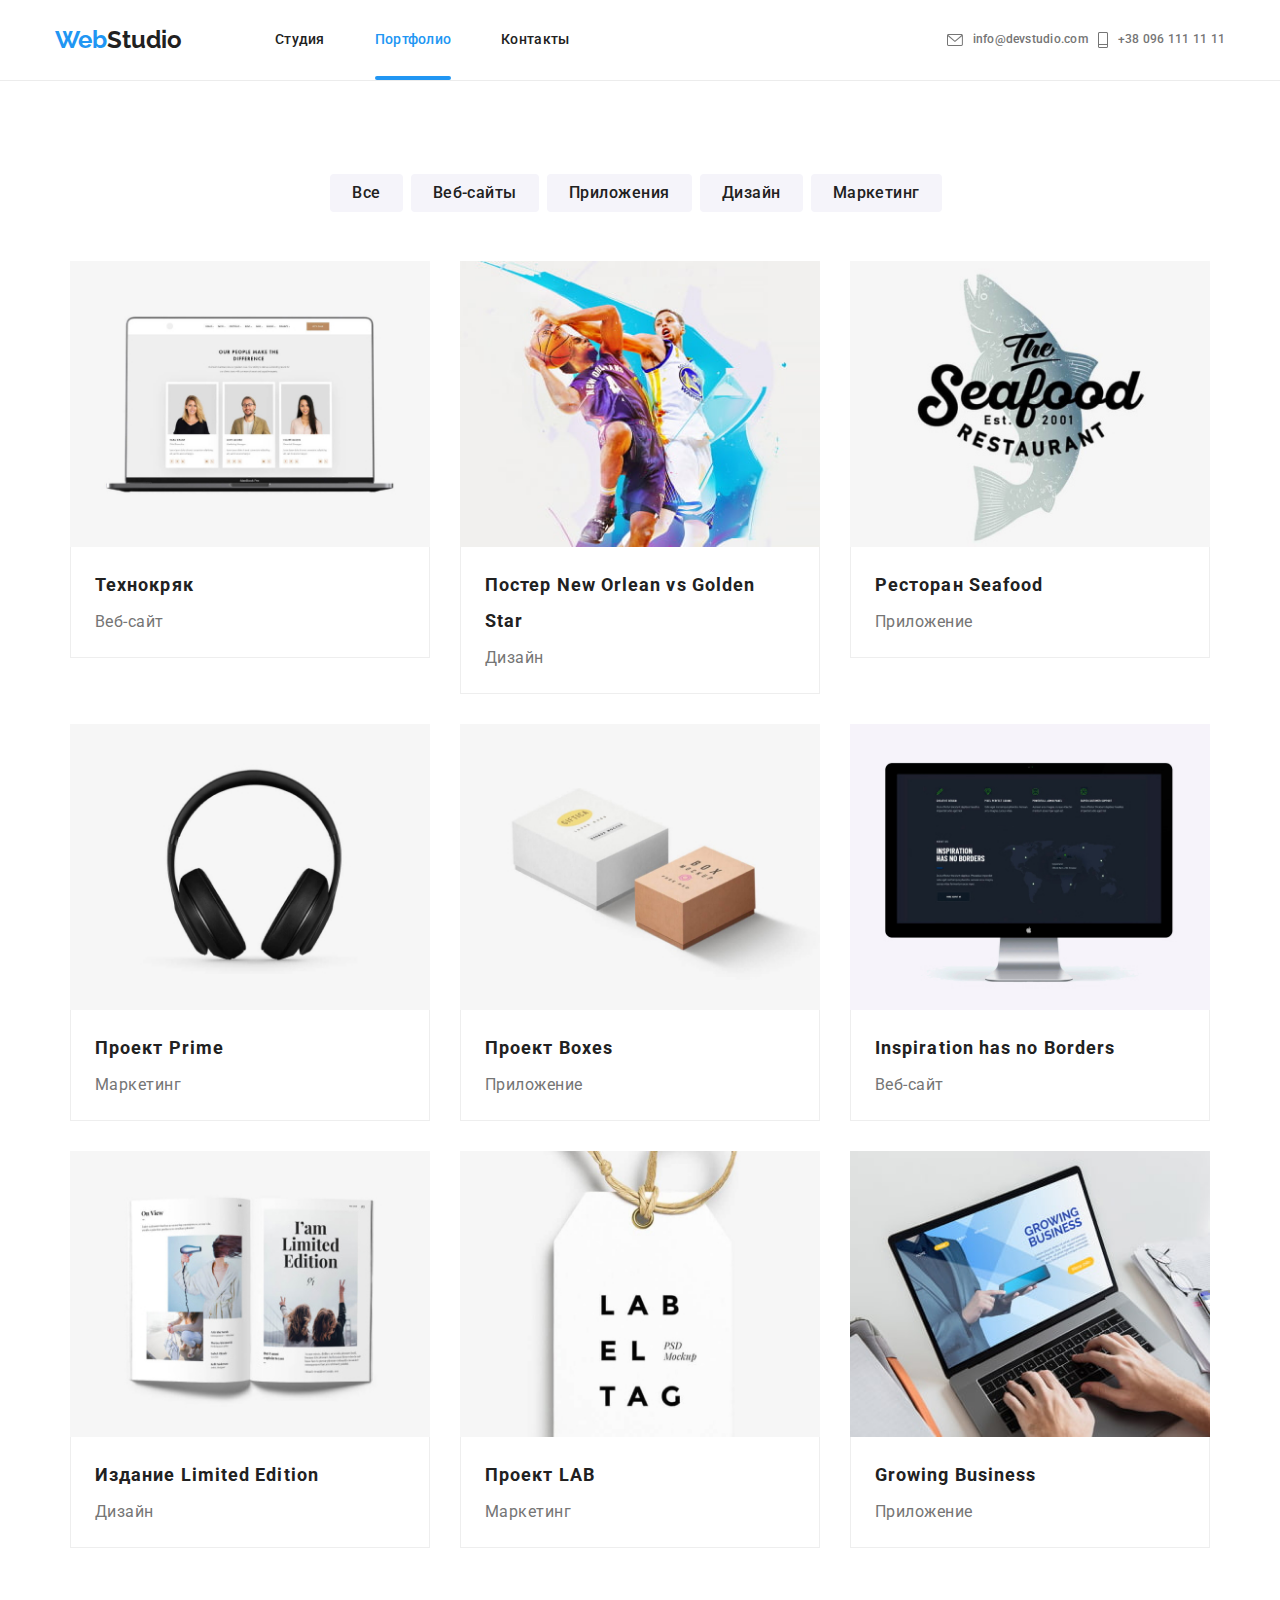
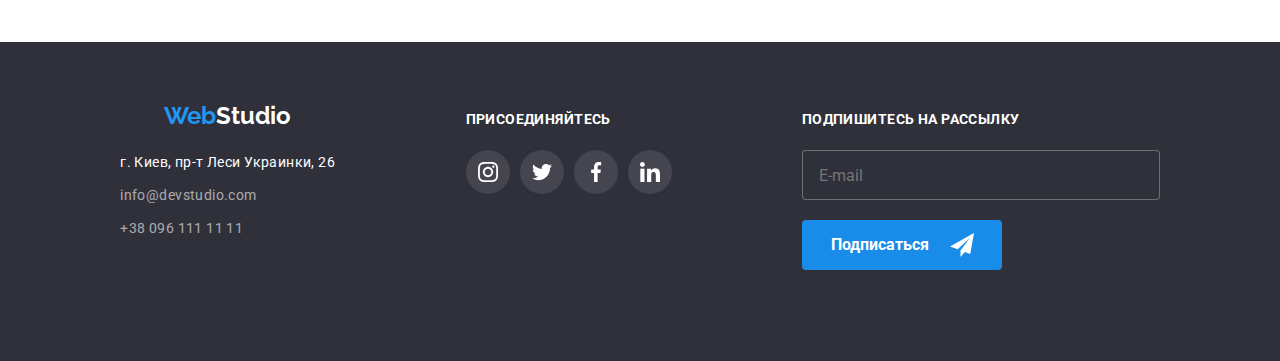
==== commit b146e318: "Update portfolio.html" ====
--- a/portfolio.html
+++ b/portfolio.html
@@ -522,7 +522,7 @@
       <div class="container footer-box">
         <div class="footer-contacts footer-box__item">
           <div class="footer-logo">
-            <a href="./index.html" class="logo" lang="en"
+            <a href="./index.html" class="logo footer-logo-text" lang="en"
               >Web<span class="logo-footer">Studio</span></a
             >
           </div>
--- a/css/main.min.css
+++ b/css/main.min.css
@@ -1 +1 @@
-:root{--accent-color: #2196f3;--hero-btn-color: #2196f3;--hero-title-color: #ffffff;--main-title-color: #212121;--main-text-color: #757575;--typical-margin: 30px}p,h1,h2,h3,h4,h5,h6{margin:0}ul,ol{margin:0;padding-left:0}button{cursor:pointer}img{display:block;max-width:100%;height:auto;width:100%}body{font-size:14px;font-family:"Roboto",sans-serif;color:var(--main-title-color)}.container{width:100%;margin:0 auto;padding-left:15px;padding-right:15px}.menu-container{width:100%;margin:0 auto;padding-left:15px;padding-right:15px}.title{font-size:36px;font-weight:700;line-height:1.17;letter-spacing:.03em;text-align:center;color:var(--main-title-color)}@media screen and (max-width: 1200px){.title{padding-bottom:30px}}@media screen and (min-width: 1200px){.title{padding-bottom:50px}}.hidden-title{width:1px;height:1px;overflow:hidden;opacity:0;margin:-1px}.now-scroll{overflow:hidden}.visually-hidden{position:absolute;white-space:nowrap;width:1px;height:1px;overflow:hidden;border:0;padding:0;clip:rect(0 0 0 0);clip-path:inset(50%);margin:-1px}.header{border-bottom:1px solid #ececec}.top-header{display:flex;align-items:center;justify-content:space-between;width:100%}@media screen and (max-width: 767px){.top-header{height:60px}}@media screen and (min-width: 768px){.top-header{height:80px}}.navigation{display:flex}@media screen and (max-width: 480px){.navigation{display:none}}@media screen and (min-width: 768px){.navigation{width:294px}}.nav-list{display:flex}@media screen and (min-width: 480px){.nav-list{gap:10px}}@media screen and (min-width: 768px){.nav-list{gap:50px}}.nav-list__link{list-style-type:none;font-family:"Roboto",sans-serif;font-style:normal;font-weight:500;font-size:14px;line-height:1.14;letter-spacing:.02em;color:var(--main-title-color);padding:32px 0;display:flex;position:relative}@media screen and (max-width: 767px){.nav-list__link{padding:22px 0}}@media screen and (min-width: 768px){.nav-list__link{padding:32px 0}}.nav-list__item{list-style-type:none;display:flex}.nav-list__link.current::after{content:"";position:absolute;width:100%;height:4px;background-color:var(--hero-btn-color);border-radius:2px;left:0;bottom:0}.header-contacts{display:flex;max-width:161px;flex-wrap:wrap;gap:10px}@media screen and (max-width: 480px){.header-contacts{display:none}}@media screen and (min-width: 1200px){.header-contacts{max-width:333px;flex-direction:row}}.header-contacts__item{display:flex}.header-contacts__link{font-family:"Roboto",sans-serif;font-style:normal;font-weight:500;font-size:12px;line-height:1.17;letter-spacing:.02em;color:var(--main-text-color);display:flex}.header-contacts__link .link:hover,.header-contacts__link .link:focus{color:var(--accent-color);text-shadow:0px 4px 4px rgba(0,0,0,.25);transition:color 250ms cubic-bezier(0.4, 0, 0.2, 1);transition:text-shadow 250ms cubic-bezier(0.4, 0, 0.2, 1)}.link:hover,.link:focus{color:var(--accent-color);text-shadow:0px 4px 4px rgba(0,0,0,.25);transition:color 250ms cubic-bezier(0.4, 0, 0.2, 1);transition:text-shadow 250ms cubic-bezier(0.4, 0, 0.2, 1)}.contacts-icon{display:flex;align-items:center;justify-content:center;margin-right:10px;fill:currentColor}.top-header-mob-menu{display:flex;align-items:center;width:100%}.menu-open-btn{display:flex;margin-left:auto;border:none;fill:#000;background-color:#fff}.menu-open-btn:hover,.menu-open-btn:focus{fill:var(--accent-color);transition:color 250ms cubic-bezier(0.4, 0, 0.2, 1)}@media(min-width: 481px){.menu-open-btn{display:none}}.menu-close-btn{display:flex;margin-left:auto;border:none;fill:#000;background-color:#fff;margin-bottom:4px}.menu-close-btn:hover,.menu-close-btn:focus{fill:var(--accent-color)}.mob-menu{position:fixed;top:0;left:0;background-color:#fff;z-index:2;width:100vw;height:100vh;padding:10px 0}.mob-menu .menu-container{display:flex;flex-direction:column;justify-content:space-between;height:100%;overflow-y:auto}.mob-menu-nav{list-style-type:none;display:flex;flex-direction:column;margin-left:40px}.mob-menu-nav__link{font-family:"Roboto",sans-serif;font-style:normal;font-weight:500;font-size:40px;line-height:1.18;letter-spacing:.02em;color:var(--main-title-color)}.mob-menu-nav__item:not(:last-child){margin-bottom:32px}.mob-menu-contacts{list-style-type:none;display:flex;flex-direction:column;margin-left:40px;margin-top:40px}.mob-menu-contacts__item:not(:last-child){margin-bottom:20px}.mob-menu-contacts__tel{font-family:"Roboto",sans-serif;font-weight:500;font-size:34px;line-height:1.18;letter-spacing:.02em;margin-top:302px;color:var(--accent-color)}.mob-menu-contacts__mail{font-family:"Roboto",sans-serif;font-weight:500;font-size:24px;line-height:1.17;letter-spacing:.02em;margin-top:32px;color:var(--main-text-color)}.mob-menu-soc{list-style-type:none;margin-top:64px;display:flex;flex-wrap:wrap;margin-left:40px}.mob-menu-soc__item:not(:first-child){padding-left:10px}.mob-menu-soc__link{font-family:"Roboto",sans-serif;font-weight:500;font-size:18px;line-height:1.22;letter-spacing:.02em;color:var(--accent-color);padding-right:10px}.mob-menu-soc__item{margin-bottom:10px;position:relative}.mob-menu-soc__item:not(:last-child)::after{content:"";position:absolute;width:22px;height:0px;right:-11px;bottom:11px;border:1px solid rgba(33,33,33,.2);transform:rotate(90deg)}.logo{font-family:"Raleway",sans-serif;font-style:normal;font-weight:700;font-size:24px;line-height:1.19;color:var(--accent-color);display:flex;align-items:center}@media screen and (min-width: 480px){.logo{margin-right:10px}}@media screen and (min-width: 768px){.logo{margin-right:88px}}@media screen and (min-width: 1200px){.logo{margin-right:93px}}.header-link{display:flex;justify-content:space-around}.logo-text{color:var(--main-title-color)}.logo-footer{color:var(--hero-title-color)}.hero .container{display:flex;width:100%;padding:0}.hero{background-color:#2f303a;background-repeat:no-repeat;background-position:center;background-size:cover;width:100%;background-image:linear-gradient(rgba(47, 48, 58, 0.4), rgba(47, 48, 58, 0.4)),url(../img/hero-bg-mobile.jpg)}@media(min-device-pixel-ratio: 2),(min-resolution: 192dpi),(min-resolution: 2dppx){.hero{background-image:linear-gradient(rgba(47, 48, 58, 0.4), rgba(47, 48, 58, 0.4)),url(../img/hero-bg-mob-2x.jpg)}}@media screen and (min-width: 768px){.hero{background-image:linear-gradient(rgba(47, 48, 58, 0.4), rgba(47, 48, 58, 0.4)),url(../img/hero-bg-tablet.jpg)}}@media screen and (min-width: 768px)and (min-device-pixel-ratio: 2),screen and (min-width: 768px)and (min-resolution: 192dpi),screen and (min-width: 768px)and (min-resolution: 2dppx){.hero{background-image:linear-gradient(rgba(47, 48, 58, 0.4), rgba(47, 48, 58, 0.4)),url(../img/hero-bg-tab-2x.jpg)}}@media screen and (min-width: 1200px){.hero{max-width:1600px;height:100%;background-image:linear-gradient(rgba(47, 48, 58, 0.4), rgba(47, 48, 58, 0.4)),url(../img/hero-bg.jpg);margin:0 auto;padding:200px 0}}@media screen and (min-width: 1200px)and (min-device-pixel-ratio: 2),screen and (min-width: 1200px)and (min-resolution: 192dpi),screen and (min-width: 1200px)and (min-resolution: 2dppx){.hero{background-image:linear-gradient(rgba(47, 48, 58, 0.4), rgba(47, 48, 58, 0.4)),url(../img/hero-bg-2x.jpg)}}.hero-list__title{text-align:center;color:var(--main-title-color);margin:50px;font-size:26px;font-weight:900;line-height:1.62;letter-spacing:.06em}@media screen and (min-width: 1200px){.hero-list__title{font-size:44px;font-weight:900;line-height:1.36;letter-spacing:.06em;padding-top:200px}}.hero-list{display:flex;flex-direction:column;margin:0 auto;flex-wrap:wrap}.hero-list__title{text-transform:uppercase;color:var(--hero-title-color);text-align:center;max-width:360px;height:auto;padding-top:118px;padding-bottom:var(--typical-margin);font-size:26px;font-weight:900;line-height:1.62;letter-spacing:.06em}@media screen and (min-width: 1200px){.hero-list__title{font-size:44px;font-weight:900;line-height:1.36;letter-spacing:.06em;max-width:696px}}.hero-list__btn{cursor:pointer;font-family:inherit;font-weight:700;font-size:16px;line-height:1.88;letter-spacing:.06em;color:#fff;background-color:var(--hero-btn-color);display:inline-block;padding:10px 32px;margin:0 auto;margin-bottom:118px;border:none;border-radius:4px}.hero-list__btn:hover,.hero-list__btn:focus{background:#188ce8;box-shadow:0px 4px 4px rgba(0,0,0,.15);border-radius:4px;transition:background 250ms cubic-bezier(0.4, 0, 0.2, 1);transition:box-shadow 250ms cubic-bezier(0.4, 0, 0.2, 1)}@media screen and (max-width: 1200px){.about{padding:60px 0}}@media screen and (min-width: 1200px){.about{padding:94px 0}}.about-list{list-style-type:none;padding:0;display:flex;flex-wrap:wrap;gap:30px}.about-list .about-content__text{flex-basis:25%}.about-list__item{width:100%}@media screen and (min-width: 768px){.about-list__item{width:calc((100% - 30px)/2)}}@media screen and (min-width: 1200px){.about-list__item{width:calc((100% - 90px)/4)}}.about-list__card{height:120px;display:flex;align-items:center;justify-content:center;background:#f5f4fa;border-radius:4px}.about-content__title{font-size:14px;font-weight:700;line-height:1.14;letter-spacing:.03em;text-transform:uppercase;color:var(--main-title-color);margin-top:30px;margin-bottom:10px;text-align:left}@media screen and (min-width: 480px){.about-content__title{text-align:center}}.about-content__text{font-size:400;font-weight:700;line-height:1.71;letter-spacing:.03em;color:var(--main-text-color);min-width:270px;height:100%}.gallery{display:none}@media screen and (min-width: 1200px){.gallery{display:flex;flex-wrap:wrap;justify-content:center;padding-bottom:94px}}.gallery-list{list-style-type:none;display:flex;flex-wrap:wrap;justify-content:center;gap:30px}.gallery-list__item{position:relative}.gallery-list__label{font-size:14px;font-weight:700;line-height:1.14;letter-spacing:.03em;text-transform:uppercase;display:flex;justify-content:center;text-align:center;color:#fff;position:absolute;bottom:0;left:0;width:100%;height:70px;background-color:rgba(47,48,58,.8);text-align:center;padding:27px 0}.team{display:flex;flex-wrap:wrap;justify-content:center;background-color:#f5f4fa}@media screen and (max-width: 1200px){.team{padding:60px 0}}@media screen and (min-width: 1200px){.team{padding:94px 0}}.team-list{list-style-type:none;display:flex;flex-wrap:wrap;gap:30px}.team-list__item{width:100%;height:auto;background-color:var(--hero-title-color);box-shadow:0px 1px 3px rgba(0,0,0,.12),0px 1px 1px rgba(0,0,0,.14),0px 2px 1px rgba(0,0,0,.2);border-radius:0px 0px 4px 4px}@media screen and (min-width: 768px){.team-list__item{width:calc((100% - 30px)/2)}}@media screen and (min-width: 1200px){.team-list__item{width:calc((100% - 90px)/4)}}.team-list__card{padding-top:var(--typical-margin);padding-bottom:var(--typical-margin)}.team-list__title{font-weight:500;font-size:16px;line-height:1.19;letter-spacing:.03em;text-align:center;color:var(--main-title-color);margin-bottom:10px}.team-list__text{font-weight:400;font-size:16px;line-height:1.19;letter-spacing:.03em;text-align:center;color:var(--main-text-color);margin-bottom:16px}.team-soc{list-style-type:none;display:flex;justify-content:center}.team-soc__item{width:44px;height:44px;margin-right:10px}.team-soc__item:last-child{margin-right:0}.team-soc__link{width:100%;height:100%;background-color:var(--hero-title-color);border-radius:50%;display:flex;align-items:center;justify-content:center;fill:#afb1b8}.team-soc__link:hover,.team-soc__link:focus{background-color:#2196f3;transition:background-color 250ms cubic-bezier(0.4, 0, 0.2, 1)}.team-soc__link:hover .team-soc__icon,.team-soc__link:hover .team-soc__icon,.team-soc__link:focus .team-soc__icon,.team-soc__link:focus .team-soc__icon{fill:#fff;transition:fill 250ms cubic-bezier(0.4, 0, 0.2, 1)}.clients{display:flex;flex-wrap:wrap;justify-content:center}@media screen and (max-width: 1200px){.clients{padding:60px 0}}@media screen and (min-width: 1200px){.clients{padding:94px 0}}.clients-list{list-style-type:none;display:flex;flex-wrap:wrap;justify-content:center;gap:30px}.clients-list__item{width:210px;height:92px;border-radius:4px;outline:1px solid #afb1b8}.clients-list__item:hover,.clients-list__item:focus{outline:1px solid var(--accent-color);transition:outline 250ms cubic-bezier(0.4, 0, 0.2, 1)}@media screen and (min-width: 768px){.clients-list__item{width:calc((100% - 60px)/3)}}@media screen and (min-width: 1200px){.clients-list__item{width:calc((100% - 150px)/6);max-width:170px}}.clients-list__link{width:100%;height:100%;display:flex;align-items:center;justify-content:center;fill:#afb1b8}.clients-list__link:hover,.clients-list__link:focus{fill:var(--accent-color);transition:fill 250ms cubic-bezier(0.4, 0, 0.2, 1)}.section{padding:60px 0}@media screen and (min-width: 1200px){.section{padding:94px 0}}.btn-list{display:flex}@media screen and (max-width: 768px){.btn-list{flex-wrap:wrap}}@media screen and (min-width: 768px){.btn-list{flex-wrap:nowrap;justify-content:center}}.btn-list__top-list{list-style:none;display:flex;flex-direction:row}.btn-list__bottom-list{list-style:none;display:flex;flex-direction:row}.btn-list__item{margin-bottom:15px}.btn-list__item:not(:last-child){margin-right:8px}.btn-list__text{font-weight:500;font-size:16px;line-height:1.62;letter-spacing:.03em;text-align:center;cursor:pointer;color:var(--main-title-color);background:#f5f4fa;display:inline-block;border:none;border-radius:4px;padding:6px 22px}.btn-list__text .current:hover .btn-list__text .current:focus{background-color:var(--hero-btn-color);color:var(--hero-title-color)}.btn-list__text:hover,.btn-list__text:focus{background-color:var(--hero-btn-color);color:var(--hero-title-color);box-shadow:0px 3px 1px rgba(0,0,0,.1),0px 1px 2px rgba(0,0,0,.08),0px 2px 2px rgba(0,0,0,.12);transition:background-color 250ms cubic-bezier(0.4, 0, 0.2, 1);transition:color 250ms cubic-bezier(0.4, 0, 0.2, 1);transition:box-shadow 250ms cubic-bezier(0.4, 0, 0.2, 1)}.benefits{list-style-type:none;display:flex;flex-wrap:wrap;justify-content:center;gap:30px}@media screen and (min-width: 480px){.benefits{margin-top:25px}}@media screen and (min-width: 768px){.benefits{margin-top:14px}}@media screen and (min-width: 1200px){.benefits{margin-top:34px}}.benefits-list{max-width:370px;display:flex;flex-direction:column;height:100%}@media screen and (min-width: 768px){.benefits-list{width:calc((100% - 30px)/2)}}@media screen and (min-width: 1200px){.benefits-list{width:calc((100% - 90px)/3)}}.benefits-list:hover .benefits-item__top-text{transform:translateY(0);display:flex}.benefits-item__card{position:relative;overflow:hidden}.benefits-item__top-text{font-size:18px;font-weight:400;line-height:1.56;letter-spacing:.03em;font-family:"Roboto";font-style:normal;position:absolute;top:0;color:var(--hero-title-color);background:rgba(33,150,243,.9);box-shadow:0px 4px 4px rgba(0,0,0,.25);height:100%;line-height:1.5555555556;text-align:left;padding:63px 24px;display:flex;align-items:center;transform:translateY(101%);transition:transform 250ms cubic-bezier(0.4, 0, 0.2, 1)}.benefits-list__link{display:flex;display:inline-block}.benefits-list__link:hover,.benefits-list__link:focus{box-shadow:0px 1px 1px rgba(0,0,0,.12),0px 4px 4px rgba(0,0,0,.06),1px 4px 6px rgba(0,0,0,.16);transition:box-shadow 250ms cubic-bezier(0.4, 0, 0.2, 1)}.benefits-content{padding:20px 24px;border-right:1px solid #eee;border-left:1px solid #eee;border-bottom:1px solid #eee}.benefits-content__title{font-size:18px;font-weight:700;line-height:2;letter-spacing:.06em;color:var(--main-title-color);margin-bottom:4px}.benefits-content__text{font-size:16px;font-weight:400;line-height:1.88;letter-spacing:.03em;color:var(--main-text-color)}.current{color:var(--hero-btn-color)}.footer{background-color:#2f303a;padding:60px 0}.footer-box{flex-wrap:wrap;justify-content:space-around}@media screen and (min-width: 768px){.footer-box{display:flex;flex-wrap:wrap}}@media screen and (min-width: 1200px){.footer-box{display:flex;justify-content:space-around;align-items:baseline}}.footer-logo{display:flex;justify-content:center;margin-bottom:20px}@media screen and (min-width: 1200px){.footer-logo{justify-content:start}}.address{display:flex;flex-direction:column;margin-left:auto;margin-right:auto}@media screen and (min-width: 1200px){.address{text-align-last:left}}.footer-content{max-width:231px;min-height:81px}.footer-content__list{list-style-type:none}.footer-contacts{display:flex;flex-direction:column;justify-content:center;margin-bottom:60px}.footer-contacts__item{font-style:normal;font-weight:400;font-size:14px;line-height:1.71;letter-spacing:.03em;color:var(--hero-title-color);margin-bottom:9px}.footer-contacts__link{font-style:normal;font-size:14px;line-height:1.71;letter-spacing:.03em;color:rgba(255,255,255,.6);text-align:center}.footer-contacts__link:not(:last-child){padding-bottom:9px}.footer-slogan{display:flex;flex-direction:column;gap:20px;margin-bottom:60px}.footer-slogan-list{list-style-type:none;display:flex;justify-content:center}.footer-slogan-title{font-family:"Roboto";font-style:normal;font-weight:700;font-size:14px;letter-spacing:.03em;text-transform:uppercase;color:#fff;display:flex;justify-content:center}@media screen and (min-width: 1200px){.footer-slogan-title{justify-content:flex-start}}.footer-slogan-item{width:44px;height:44px}.footer-slogan-item:not(:last-child){margin-right:10px}.footer-slogan-link{width:100%;height:100%;background:rgba(255,255,255,.1);border-radius:50%;display:flex;align-items:center;justify-content:center;fill:var(--hero-title-color)}.footer-slogan-link:hover,.footer-slogan-link:focus{background-color:#2196f3;transition:background-color 250ms cubic-bezier(0.4, 0, 0.2, 1)}.footer-newsletter{width:100%;display:flex;flex-direction:column;justify-content:center}@media screen and (min-width: 1200px){.footer-newsletter{flex-wrap:nowrap;width:358px;height:auto;display:flex}}.footer-subscribe{display:flex;flex-wrap:wrap;justify-content:center;gap:20px}@media screen and (min-width: 768px){.footer-subscribe{width:450px;margin-left:auto;margin-right:auto}}@media screen and (min-width: 1200px){.footer-subscribe{justify-content:flex-start}}.input-footer{width:100%;height:50px;border:1px solid rgba(255,255,255,.3);border-radius:4px;background-color:#2f303a;font-family:"Roboto",sans-serif;font-style:normal;font-weight:400;font-size:16px;line-height:1.25;color:rgba(255,255,255,.6);display:flex;padding-left:16px}@media screen and (min-width: 1200px){.input-footer{max-width:358px}}.footer-wrap{display:flex;position:relative}.btn-footer{background-color:#188ce8;color:#fff;width:200px;height:50px;font-weight:700;font-size:16px;line-height:1.88;padding:10px 10px 10px 29px;border:none;border-radius:4px;display:flex}.send-icon{position:absolute;right:28px;top:50%;transform:translateY(-50%);fill:#fff}.backdrop{width:100vw;height:100vh;background-color:rgba(0,0,0,.2);position:fixed;top:0;transition:opacity 300ms,visibility 300ms}.modal{width:528px;background-color:#fff;border-radius:4px;position:absolute;top:50%;left:50%;transform:translate(-50%, -50%) scale(1);transition:transform 300ms;padding:40px}.backdrop.is-hidden .modal{transform:translate(-50%, -50%) scale(0);opacity:0}.modal-close-btn{position:absolute;right:8px;top:8px;border:none;background-color:inherit}.modal-close-icon{width:30px;height:30px;background-color:#fff;border:1px solid rgba(0,0,0,.1);border-radius:50%;display:flex;align-items:center;justify-content:center;padding:6px}.modal-close-icon:hover,.modal-close-icon:focus{fill:#2196f3;transition:background-color 250ms cubic-bezier(0.4, 0, 0.2, 1)}.is-hidden{visibility:hidden;opacity:0;pointer-events:none}.no-scroll{overflow:hidden}.form-title{font-size:20px;font-weight:700;line-height:1.15;letter-spacing:.03em;text-align:center;margin-bottom:12px}.form-group{display:flex;flex-direction:column;width:100%;margin-bottom:10px}.form-label{margin-bottom:4px;font-weight:400;font-size:12px;line-height:1.16;letter-spacing:.01em;color:#757575}.form-input{width:448px;height:40px;border:1px solid rgba(33,33,33,.2);border-radius:4px;padding-left:42px}.form-input:focus{border:1px solid #2196f3;border-radius:4px}.form-group input::placeholder{font-size:14px;font-weight:400;line-height:1.14;letter-spacing:.01em;color:rgba(117,117,117,.5)}.input-wrap{position:relative;outline:none}.modal-icon{position:absolute;left:12px;top:50%;transform:translateY(-50%)}.form-input:focus+.modal-icon{fill:var(--accent-color)}.form-area{margin-bottom:20px}textarea{width:100%;height:120px;border:1px solid rgba(33,33,33,.2);border-radius:4px;resize:none;padding:12px 16px}.form-text:focus{border:1px solid #2196f3;border-radius:4px}.form-check{display:block;margin-bottom:30px;display:flex;align-items:center;justify-content:center}.input-check{width:16px;height:15px}.check-text{font-size:14px;font-weight:400;line-height:1.71;letter-spacing:.03em;color:#757575;display:flex;align-items:center;margin-right:4px}.check-text::before{content:"";width:16px;height:15px;border:2px solid #212121;border-radius:3px;margin-right:8.38px}.input-check:checked+.check-text::before{background-color:var(--accent-color);background-image:url(../img/checked.svg);border:none;background-repeat:no-repeat;background-position:center}.input-check:focus+.check-text::before::before{border-color:var(--accent-color)}.check-terms{font-size:14px;font-weight:400;line-height:1.71;letter-spacing:.03em;text-decoration-line:underline;color:var(--accent-color)}.btn-modal{background-color:#188ce8;color:#fff;width:200px;height:50px;font-weight:700;font-size:16px;line-height:1.88;letter-spacing:.06em;display:inline-block;padding:10px 55px;margin:0 auto;border:none;border-radius:4px;display:flex;justify-content:center}.btn-modal:hover,.btn-modal:focus{box-shadow:0px 4px 4px rgba(0,0,0,.25)}/*# sourceMappingURL=main.min.css.map */+:root{--accent-color: #2196f3;--hero-btn-color: #2196f3;--hero-title-color: #ffffff;--main-title-color: #212121;--main-text-color: #757575;--typical-margin: 30px}p,h1,h2,h3,h4,h5,h6{margin:0}ul,ol{margin:0;padding-left:0}button{cursor:pointer}img{display:block;max-width:100%;height:auto;width:100%}body{font-size:14px;font-family:"Roboto",sans-serif;color:var(--main-title-color)}.container{width:100%;margin:0 auto;padding-left:15px;padding-right:15px}@media screen and (min-width: 480px){.container{width:480px}}@media screen and (min-width: 768px){.container{width:768px}}@media screen and (min-width: 1200px){.container{width:1200px}}.menu-container{width:100%;margin:0 auto;padding-left:15px;padding-right:15px}.title{font-size:36px;font-weight:700;line-height:1.17;letter-spacing:.03em;text-align:center;color:var(--main-title-color)}@media screen and (max-width: 1200px){.title{margin-bottom:30px}}@media screen and (min-width: 1200px){.title{margin-bottom:50px}}.hidden-title{width:1px;height:1px;overflow:hidden;opacity:0;margin:-1px}.now-scroll{overflow:hidden}.visually-hidden{position:absolute;white-space:nowrap;width:1px;height:1px;overflow:hidden;border:0;padding:0;clip:rect(0 0 0 0);clip-path:inset(50%);margin:-1px}.header{border-bottom:1px solid #ececec}.top-header{display:flex;align-items:center;justify-content:space-between;width:100%}@media screen and (max-width: 768px){.top-header{height:60px}}@media screen and (min-width: 768px){.top-header{height:80px}}.navigation{display:flex}@media screen and (max-width: 768px){.navigation{display:none}}@media screen and (min-width: 768px){.navigation{width:294px}}.nav-list{display:flex}@media screen and (min-width: 480px){.nav-list{gap:10px}}@media screen and (min-width: 768px){.nav-list{gap:50px}}.nav-list__link{list-style-type:none;font-family:"Roboto",sans-serif;font-style:normal;font-weight:500;font-size:14px;line-height:1.14;letter-spacing:.02em;color:var(--main-title-color);padding:32px 0;display:flex;position:relative}@media screen and (max-width: 767px){.nav-list__link{padding:22px 0}}@media screen and (min-width: 768px){.nav-list__link{padding:32px 0}}.nav-list__item{list-style-type:none;display:flex}.nav-list__link.current::after{content:"";position:absolute;width:100%;height:4px;background-color:var(--hero-btn-color);border-radius:2px;left:0;bottom:0}.header-contacts{display:flex;max-width:161px;flex-wrap:wrap;gap:10px}@media screen and (max-width: 768px){.header-contacts{display:none}}@media screen and (min-width: 1200px){.header-contacts{max-width:333px;flex-direction:row}}.header-contacts__item{display:flex}.header-contacts__link{font-family:"Roboto",sans-serif;font-style:normal;font-weight:500;font-size:12px;line-height:1.17;letter-spacing:.02em;color:var(--main-text-color);display:flex}.header-contacts__link .link:hover,.header-contacts__link .link:focus{color:var(--accent-color);text-shadow:0px 4px 4px rgba(0,0,0,.25);transition:color 250ms cubic-bezier(0.4, 0, 0.2, 1);transition:text-shadow 250ms cubic-bezier(0.4, 0, 0.2, 1)}.link:hover,.link:focus{color:var(--accent-color);text-shadow:0px 4px 4px rgba(0,0,0,.25);transition:color 250ms cubic-bezier(0.4, 0, 0.2, 1);transition:text-shadow 250ms cubic-bezier(0.4, 0, 0.2, 1)}.contacts-icon{display:flex;align-items:center;justify-content:center;margin-right:10px;fill:currentColor}.top-header-mob-menu{display:flex;align-items:center;width:100%}.menu-open-btn{display:flex;margin-left:auto;border:none;fill:#000;background-color:#fff}.menu-open-btn:hover,.menu-open-btn:focus{fill:var(--accent-color);transition:color 250ms cubic-bezier(0.4, 0, 0.2, 1)}@media(min-width: 768px){.menu-open-btn{display:none}}.menu-close-btn{display:flex;margin-left:auto;border:none;fill:#000;background-color:#fff;margin-bottom:4px}.menu-close-btn:hover,.menu-close-btn:focus{fill:var(--accent-color)}.mob-menu{position:fixed;top:0;left:0;background-color:#fff;z-index:2;width:100vw;height:100vh;padding:10px 0}.mob-menu .menu-container{display:flex;flex-direction:column;justify-content:space-between;height:100%;overflow-y:auto}.mob-menu-nav{list-style-type:none;display:flex;flex-direction:column;margin-left:40px}.mob-menu-nav__link{font-family:"Roboto",sans-serif;font-style:normal;font-weight:500;font-size:40px;line-height:1.18;letter-spacing:.02em;color:var(--main-title-color)}.mob-menu-nav__item:not(:last-child){margin-bottom:32px}.mob-menu-contacts{list-style-type:none;display:flex;flex-direction:column;margin-left:40px;margin-top:40px}.mob-menu-contacts__item:not(:last-child){margin-bottom:20px}.mob-menu-contacts__tel{font-family:"Roboto",sans-serif;font-weight:500;font-size:34px;line-height:1.18;letter-spacing:.02em;margin-top:302px;color:var(--accent-color)}.mob-menu-contacts__mail{font-family:"Roboto",sans-serif;font-weight:500;font-size:24px;line-height:1.17;letter-spacing:.02em;margin-top:32px;color:var(--main-text-color)}.mob-menu-soc{list-style-type:none;margin-top:64px;display:flex;flex-wrap:wrap;margin-left:40px}.mob-menu-soc__item:not(:first-child){padding-left:10px}.mob-menu-soc__link{font-family:"Roboto",sans-serif;font-weight:500;font-size:18px;line-height:1.22;letter-spacing:.02em;color:var(--accent-color);padding-right:10px}.mob-menu-soc__item{margin-bottom:10px;position:relative}.mob-menu-soc__item:not(:last-child)::after{content:"";position:absolute;width:22px;height:0px;right:-11px;bottom:11px;border:1px solid rgba(33,33,33,.2);transform:rotate(90deg)}.logo{font-family:"Raleway",sans-serif;font-style:normal;font-weight:700;font-size:24px;line-height:1.19;color:var(--accent-color);display:flex;align-items:center}@media screen and (min-width: 480px){.logo{margin-right:10px}}@media screen and (min-width: 768px){.logo{margin-right:88px}}@media screen and (min-width: 1200px){.logo{margin-right:93px}}.header-link{display:flex;justify-content:space-around}.logo-text{color:var(--main-title-color)}.logo-footer{color:var(--hero-title-color)}.hero .container{display:flex;width:100%;padding:118px 0}@media screen and (min-width: 1200px){.hero .container{padding:200px 0}}.hero{background-color:#2f303a;background-repeat:no-repeat;background-position:center;background-size:cover;width:100%;height:400px;background-image:linear-gradient(rgba(47, 48, 58, 0.4), rgba(47, 48, 58, 0.4)),url(../img/hero-bg-mobile.jpg)}@media(min-device-pixel-ratio: 2),(min-resolution: 192dpi),(min-resolution: 2dppx){.hero{background-image:linear-gradient(rgba(47, 48, 58, 0.4), rgba(47, 48, 58, 0.4)),url(../img/hero-bg-mob-2x.jpg)}}@media screen and (min-width: 768px){.hero{background-image:linear-gradient(rgba(47, 48, 58, 0.4), rgba(47, 48, 58, 0.4)),url(../img/hero-bg-tablet.jpg)}}@media screen and (min-width: 768px)and (min-device-pixel-ratio: 2),screen and (min-width: 768px)and (min-resolution: 192dpi),screen and (min-width: 768px)and (min-resolution: 2dppx){.hero{background-image:linear-gradient(rgba(47, 48, 58, 0.4), rgba(47, 48, 58, 0.4)),url(../img/hero-bg-tab-2x.jpg)}}@media screen and (min-width: 1200px){.hero{max-width:1600px;height:600px;background-image:linear-gradient(rgba(47, 48, 58, 0.4), rgba(47, 48, 58, 0.4)),url(../img/hero-bg.jpg);margin:0 auto}}@media screen and (min-width: 1200px)and (min-device-pixel-ratio: 2),screen and (min-width: 1200px)and (min-resolution: 192dpi),screen and (min-width: 1200px)and (min-resolution: 2dppx){.hero{background-image:linear-gradient(rgba(47, 48, 58, 0.4), rgba(47, 48, 58, 0.4)),url(../img/hero-bg-2x.jpg)}}.hero-list{display:flex;flex-direction:column;margin:0 auto;flex-wrap:wrap}.hero-list__title{text-transform:uppercase;color:var(--hero-title-color);text-align:center;max-width:360px;height:auto;margin-bottom:var(--typical-margin);font-size:26px;font-weight:900;line-height:1.62;letter-spacing:.06em}@media screen and (min-width: 1200px){.hero-list__title{font-size:44px;font-weight:900;line-height:1.36;letter-spacing:.06em;max-width:696px}}.hero-list__btn{cursor:pointer;font-family:inherit;font-weight:700;font-size:16px;line-height:1.88;letter-spacing:.06em;color:#fff;background-color:var(--hero-btn-color);display:inline-block;padding:10px 32px;margin:0 auto;border:none;border-radius:4px}.hero-list__btn:hover,.hero-list__btn:focus{background:#188ce8;box-shadow:0px 4px 4px rgba(0,0,0,.15);border-radius:4px;transition:background 250ms cubic-bezier(0.4, 0, 0.2, 1);transition:box-shadow 250ms cubic-bezier(0.4, 0, 0.2, 1)}@media screen and (max-width: 1200px){.about{padding:60px 0}}@media screen and (min-width: 1200px){.about{padding:94px 0}}.about-list{list-style-type:none;padding:0;display:flex;flex-wrap:wrap;gap:30px}.about-list .about-content__text{flex-basis:25%}.about-list__item{width:100%}@media screen and (min-width: 768px){.about-list__item{width:calc((100% - 30px)/2)}}@media screen and (min-width: 1200px){.about-list__item{width:calc((100% - 90px)/4)}}.about-list__card{height:120px;display:flex;align-items:center;justify-content:center;background:#f5f4fa;border-radius:4px}.about-content__title{font-size:14px;font-weight:700;line-height:1.14;letter-spacing:.03em;text-transform:uppercase;color:var(--main-title-color);margin-top:30px;margin-bottom:10px;text-align:left}@media screen and (min-width: 480px){.about-content__title{text-align:center}}.about-content__text{font-size:400;font-weight:700;line-height:1.71;letter-spacing:.03em;color:var(--main-text-color);min-width:270px;height:100%}.gallery{display:none}@media screen and (min-width: 1200px){.gallery{display:flex;flex-wrap:wrap;justify-content:center;padding-bottom:94px}}.gallery-list{list-style-type:none;display:flex;flex-wrap:wrap;justify-content:center;gap:30px}.gallery-list__item{position:relative}.gallery-list__label{font-size:14px;font-weight:700;line-height:1.14;letter-spacing:.03em;text-transform:uppercase;display:flex;justify-content:center;text-align:center;color:#fff;position:absolute;bottom:0;left:0;width:100%;height:70px;background-color:rgba(47,48,58,.8);text-align:center;padding:27px 0}.team{display:flex;flex-wrap:wrap;justify-content:center;background-color:#f5f4fa}@media screen and (max-width: 1200px){.team{padding:60px 0}}@media screen and (min-width: 1200px){.team{padding:94px 0}}.team-list{list-style-type:none;display:flex;flex-wrap:wrap;gap:30px}.team-list__item{width:100%;height:auto;background-color:var(--hero-title-color);box-shadow:0px 1px 3px rgba(0,0,0,.12),0px 1px 1px rgba(0,0,0,.14),0px 2px 1px rgba(0,0,0,.2);border-radius:0px 0px 4px 4px}@media screen and (min-width: 768px){.team-list__item{width:calc((100% - 30px)/2)}}@media screen and (min-width: 1200px){.team-list__item{width:calc((100% - 90px)/4)}}.team-list__card{padding-top:var(--typical-margin);padding-bottom:var(--typical-margin)}.team-list__title{font-weight:500;font-size:16px;line-height:1.19;letter-spacing:.03em;text-align:center;color:var(--main-title-color);margin-bottom:10px}.team-list__text{font-weight:400;font-size:16px;line-height:1.19;letter-spacing:.03em;text-align:center;color:var(--main-text-color);margin-bottom:16px}.team-soc{list-style-type:none;display:flex;justify-content:center}.team-soc__item{width:44px;height:44px;margin-right:10px}.team-soc__item:last-child{margin-right:0}.team-soc__link{width:100%;height:100%;background-color:var(--hero-title-color);border-radius:50%;display:flex;align-items:center;justify-content:center;fill:#afb1b8}.team-soc__link:hover,.team-soc__link:focus{background-color:#2196f3;transition:background-color 250ms cubic-bezier(0.4, 0, 0.2, 1)}.team-soc__link:hover .team-soc__icon,.team-soc__link:hover .team-soc__icon,.team-soc__link:focus .team-soc__icon,.team-soc__link:focus .team-soc__icon{fill:#fff;transition:fill 250ms cubic-bezier(0.4, 0, 0.2, 1)}.clients{display:flex;flex-wrap:wrap;justify-content:center}@media screen and (max-width: 1200px){.clients{margin:60px 0}}@media screen and (min-width: 1200px){.clients{margin:94px 0}}.clients-list{list-style-type:none;display:flex;flex-wrap:wrap;justify-content:center;gap:30px}.clients-list__item{width:210px;height:92px;border-radius:4px;outline:1px solid #afb1b8}.clients-list__item:hover,.clients-list__item:focus{outline:1px solid var(--accent-color);transition:outline 250ms cubic-bezier(0.4, 0, 0.2, 1)}@media screen and (min-width: 768px){.clients-list__item{width:calc((100% - 60px)/3)}}@media screen and (min-width: 1200px){.clients-list__item{width:calc((100% - 150px)/6);max-width:170px}}.clients-list__link{width:100%;height:100%;display:flex;align-items:center;justify-content:center;fill:#afb1b8}.clients-list__link:hover,.clients-list__link:focus{fill:var(--accent-color);transition:fill 250ms cubic-bezier(0.4, 0, 0.2, 1)}.section{padding:60px 0}@media screen and (min-width: 1200px){.section{padding:94px 0}}.btn-list{display:flex}@media screen and (max-width: 768px){.btn-list{flex-wrap:wrap}}@media screen and (min-width: 768px){.btn-list{flex-wrap:nowrap;justify-content:center}}.btn-list__top-list{list-style:none;display:flex;flex-direction:row;margin-right:8px}.btn-list__bottom-list{list-style:none;display:flex;flex-direction:row}.btn-list__item{margin-bottom:15px}.btn-list__item:not(:last-child){margin-right:8px}.btn-list__text{font-weight:500;font-size:16px;line-height:1.62;letter-spacing:.03em;text-align:center;cursor:pointer;color:var(--main-title-color);background:#f5f4fa;display:inline-block;border:none;border-radius:4px;padding:6px 22px}.btn-list__text .current:hover .btn-list__text .current:focus{background-color:var(--hero-btn-color);color:var(--hero-title-color)}.btn-list__text:hover,.btn-list__text:focus{background-color:var(--hero-btn-color);color:var(--hero-title-color);box-shadow:0px 3px 1px rgba(0,0,0,.1),0px 1px 2px rgba(0,0,0,.08),0px 2px 2px rgba(0,0,0,.12);transition:background-color 250ms cubic-bezier(0.4, 0, 0.2, 1);transition:color 250ms cubic-bezier(0.4, 0, 0.2, 1);transition:box-shadow 250ms cubic-bezier(0.4, 0, 0.2, 1)}.benefits{list-style-type:none;display:flex;flex-wrap:wrap;justify-content:center;gap:30px}@media screen and (min-width: 480px){.benefits{margin-top:25px}}@media screen and (min-width: 768px){.benefits{margin-top:14px}}@media screen and (min-width: 1200px){.benefits{margin-top:34px}}.benefits-list{max-width:370px;display:flex;flex-direction:column;height:100%}@media screen and (min-width: 768px){.benefits-list{width:calc((100% - 30px)/2)}}@media screen and (min-width: 1200px){.benefits-list{width:calc((100% - 90px)/3)}}.benefits-list:hover .benefits-item__top-text{transform:translateY(0);display:flex}.benefits-item__card{position:relative;overflow:hidden}.benefits-item__top-text{font-size:18px;font-weight:400;line-height:1.56;letter-spacing:.03em;font-family:"Roboto";font-style:normal;position:absolute;top:0;color:var(--hero-title-color);background:rgba(33,150,243,.9);box-shadow:0px 4px 4px rgba(0,0,0,.25);height:100%;line-height:1.5555555556;text-align:left;padding:63px 24px;display:flex;align-items:center;transform:translateY(101%);transition:transform 250ms cubic-bezier(0.4, 0, 0.2, 1)}.benefits-list__link{display:flex;display:inline-block}.benefits-list__link:hover,.benefits-list__link:focus{box-shadow:0px 1px 1px rgba(0,0,0,.12),0px 4px 4px rgba(0,0,0,.06),1px 4px 6px rgba(0,0,0,.16);transition:box-shadow 250ms cubic-bezier(0.4, 0, 0.2, 1)}.benefits-content{padding:20px 24px;border-right:1px solid #eee;border-left:1px solid #eee;border-bottom:1px solid #eee}.benefits-content__title{font-size:18px;font-weight:700;line-height:2;letter-spacing:.06em;color:var(--main-title-color);margin-bottom:4px}.benefits-content__text{font-size:16px;font-weight:400;line-height:1.88;letter-spacing:.03em;color:var(--main-text-color)}.current{color:var(--hero-btn-color)}.footer{background-color:#2f303a;padding:60px 0}.footer-box{flex-wrap:wrap;justify-content:space-around}@media screen and (min-width: 768px){.footer-box{display:flex;flex-wrap:wrap}}@media screen and (min-width: 1200px){.footer-box{display:flex;justify-content:space-around;align-items:baseline}}.footer-logo{display:flex;margin-bottom:20px}@media screen and (min-width: 1200px){.footer-logo{justify-content:start}}.footer-logo-text{margin:0 auto}.address{display:flex;flex-direction:column;margin-left:auto;margin-right:auto}@media screen and (min-width: 1200px){.address{text-align-last:left}}.footer-content{max-width:231px;min-height:81px}.footer-content__list{list-style-type:none}.footer-contacts{display:flex;flex-direction:column;justify-content:center;margin-bottom:60px}.footer-contacts__item{font-style:normal;font-weight:400;font-size:14px;line-height:1.71;letter-spacing:.03em;color:var(--hero-title-color);margin-bottom:9px}.footer-contacts__link{font-style:normal;font-size:14px;line-height:1.71;letter-spacing:.03em;color:rgba(255,255,255,.6);text-align:center}.footer-contacts__link:not(:last-child){padding-bottom:9px}.footer-slogan{display:flex;flex-direction:column;gap:20px;margin-bottom:60px}.footer-slogan-list{list-style-type:none;display:flex;justify-content:center}.footer-slogan-title{font-family:"Roboto";font-style:normal;font-weight:700;font-size:14px;letter-spacing:.03em;text-transform:uppercase;color:#fff;display:flex;justify-content:center}@media screen and (min-width: 1200px){.footer-slogan-title{justify-content:flex-start}}.footer-slogan-item{width:44px;height:44px}.footer-slogan-item:not(:last-child){margin-right:10px}.footer-slogan-link{width:100%;height:100%;background:rgba(255,255,255,.1);border-radius:50%;display:flex;align-items:center;justify-content:center;fill:var(--hero-title-color)}.footer-slogan-link:hover,.footer-slogan-link:focus{background-color:#2196f3;transition:background-color 250ms cubic-bezier(0.4, 0, 0.2, 1)}.footer-newsletter{width:100%;display:flex;flex-direction:column;justify-content:center}@media screen and (min-width: 1200px){.footer-newsletter{flex-wrap:nowrap;width:358px;height:auto;display:flex}}.footer-subscribe{display:flex;flex-wrap:wrap;justify-content:center;gap:20px}@media screen and (min-width: 768px){.footer-subscribe{width:450px;margin-left:auto;margin-right:auto}}@media screen and (min-width: 1200px){.footer-subscribe{justify-content:flex-start}}.input-footer{width:100%;height:50px;border:1px solid rgba(255,255,255,.3);border-radius:4px;background-color:#2f303a;font-family:"Roboto",sans-serif;font-style:normal;font-weight:400;font-size:16px;line-height:1.25;color:rgba(255,255,255,.6);display:flex;padding-left:16px}@media screen and (min-width: 1200px){.input-footer{max-width:358px}}@media screen and (min-width: 480px){.input-footer{width:450px}}.footer-wrap{display:flex;position:relative}.btn-footer{background-color:#188ce8;color:#fff;width:200px;height:50px;font-weight:700;font-size:16px;line-height:1.88;padding:10px 10px 10px 29px;border:none;border-radius:4px;display:flex}.send-icon{position:absolute;right:28px;top:50%;transform:translateY(-50%);fill:#fff}.backdrop{width:100vw;height:100vh;background-color:rgba(0,0,0,.2);position:fixed;top:0;transition:opacity 300ms,visibility 300ms}.modal{width:450px;height:609px;background-color:#fff;border-radius:4px;position:absolute;top:50%;left:50%;transform:translate(-50%, -50%) scale(1);transition:transform 300ms;padding:40px}.backdrop.is-hidden .modal{transform:translate(-50%, -50%) scale(0);opacity:0}@media screen and (max-width: 480px){.modal{width:100%}}@media screen and (min-width: 1200px){.modal{width:528px}}.modal-close-btn{position:absolute;right:8px;top:8px;border:none;background-color:inherit}.modal-close-icon{width:30px;height:30px;background-color:#fff;border:1px solid rgba(0,0,0,.1);border-radius:50%;display:flex;align-items:center;justify-content:center;padding:6px}.modal-close-icon:hover,.modal-close-icon:focus{fill:#2196f3;transition:background-color 250ms cubic-bezier(0.4, 0, 0.2, 1)}.is-hidden{visibility:hidden;opacity:0;pointer-events:none}.no-scroll{overflow:hidden}.form-title{font-size:20px;font-weight:700;line-height:1.15;letter-spacing:.03em;text-align:center;margin-bottom:12px}.form-group{display:flex;flex-direction:column;width:100%;margin-bottom:10px}.form-label{margin-bottom:4px;font-weight:400;font-size:12px;line-height:1.16;letter-spacing:.01em;color:#757575}.form-input{width:100%;height:40px;border:1px solid rgba(33,33,33,.2);border-radius:4px;padding-left:42px}.form-input:focus{border:1px solid #2196f3;border-radius:4px}.form-group input::placeholder{font-size:14px;font-weight:400;line-height:1.14;letter-spacing:.01em;color:rgba(117,117,117,.5)}.input-wrap{position:relative;outline:none}.modal-icon{position:absolute;left:12px;top:50%;transform:translateY(-50%)}.form-input:focus+.modal-icon{fill:var(--accent-color)}.form-area{margin-bottom:20px}textarea{width:100%;height:120px;border:1px solid rgba(33,33,33,.2);border-radius:4px;resize:none;padding:12px 16px}.form-text:focus{border:1px solid #2196f3;border-radius:4px}.form-check{display:block;margin-bottom:30px;display:flex;align-items:center;justify-content:center}.input-check{width:16px;height:15px}.check-text{font-weight:400;font-size:12px;line-height:1.17;letter-spacing:.03em;color:var(--main-text-color);box-sizing:border-box;display:flex}@media screen and (min-width: 1200px){.check-text{font-weight:400;font-size:14px;line-height:1.71;letter-spacing:.03em}}.check-text::before{content:"";display:flex;width:16px;height:15px;border:2px solid #212121;border-radius:3px;margin-right:8.38px}.input-check:checked+.check-text::before{background-color:var(--accent-color);background-image:url(../img/checked.svg);border:none;background-repeat:no-repeat;background-position:center}.input-check:focus+.check-text::before::before{border-color:var(--accent-color)}.check-terms{font-weight:400;font-size:12px;line-height:1.17;letter-spacing:.03em;text-decoration-line:underline;color:var(--accent-color);margin-left:4px}@media screen and (min-width: 1200px){.check-terms{font-weight:400;font-size:14px;line-height:1.71;letter-spacing:.03em}}.btn-modal{background-color:#188ce8;color:#fff;width:200px;height:50px;font-weight:700;font-size:16px;line-height:1.88;letter-spacing:.06em;display:inline-block;padding:10px 55px;margin:0 auto;border:none;border-radius:4px;display:flex;justify-content:center}.btn-modal:hover,.btn-modal:focus{box-shadow:0px 4px 4px rgba(0,0,0,.25)}/*# sourceMappingURL=main.min.css.map */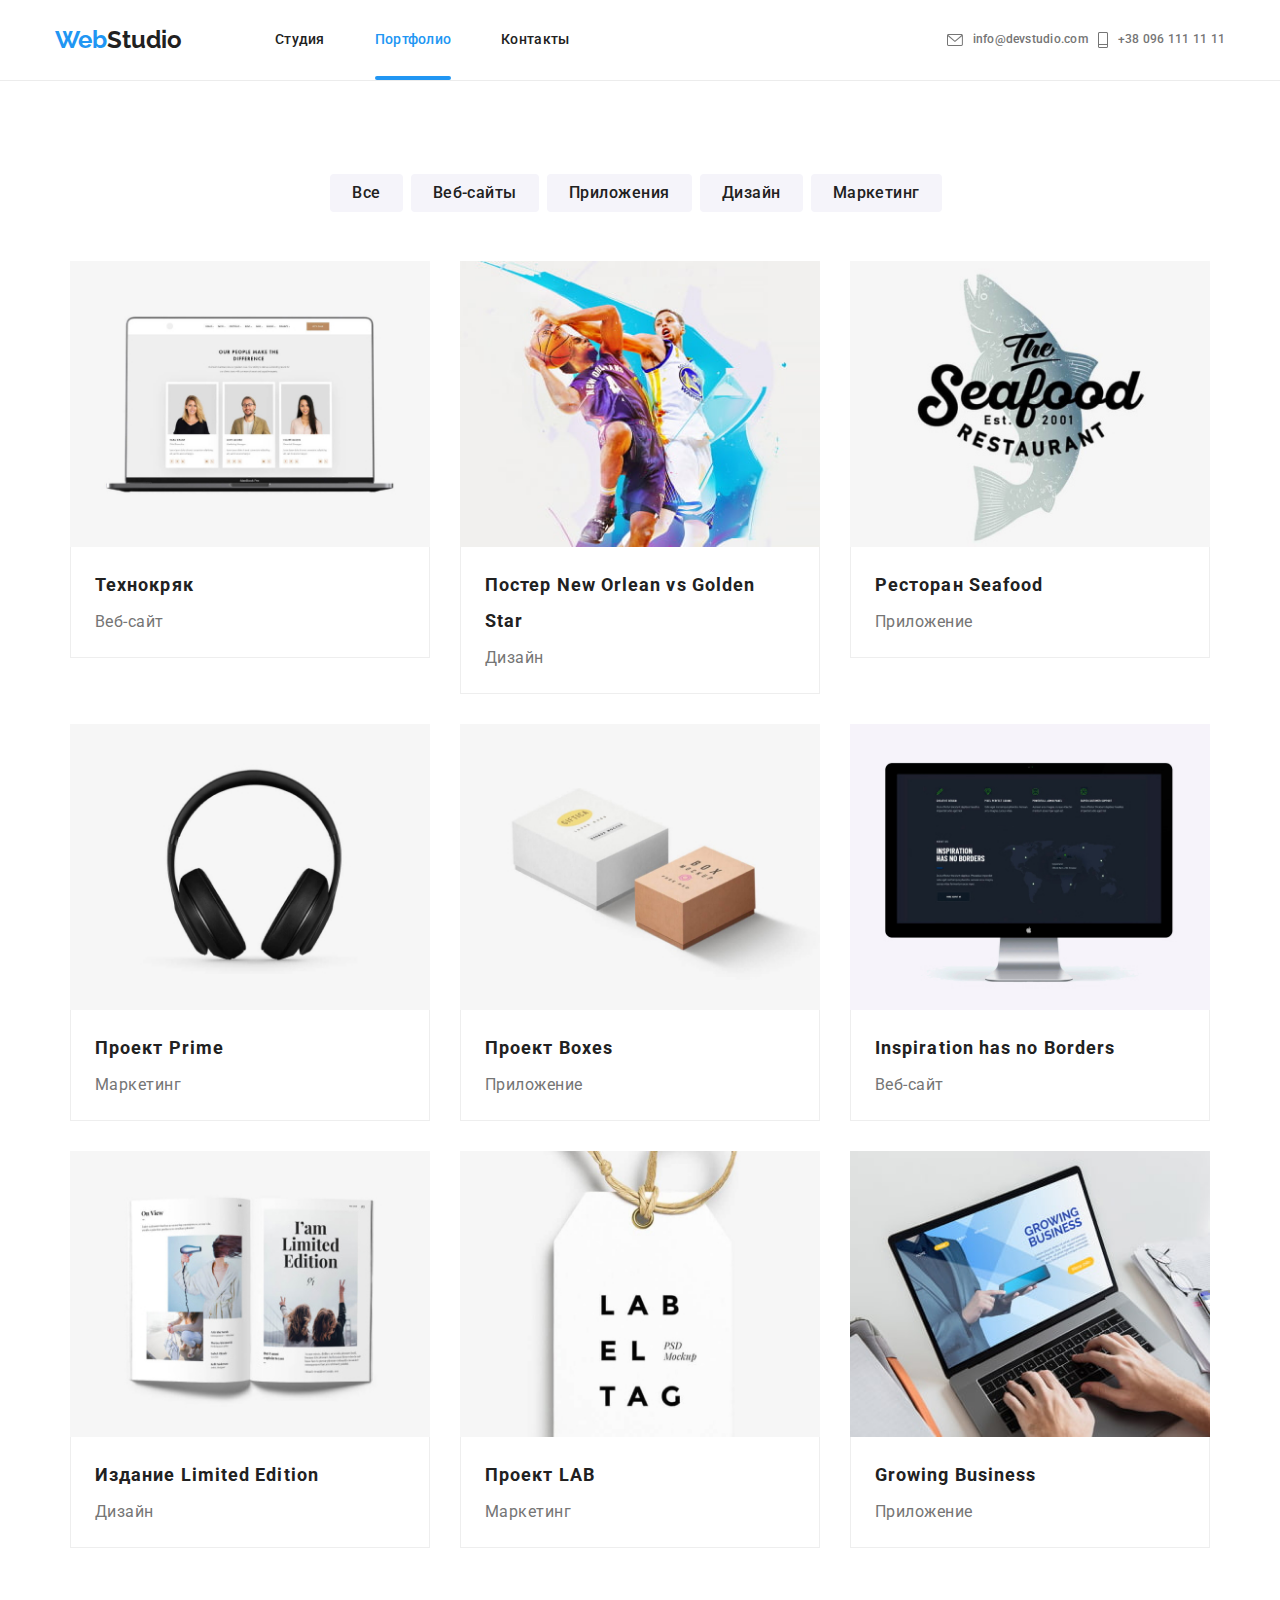
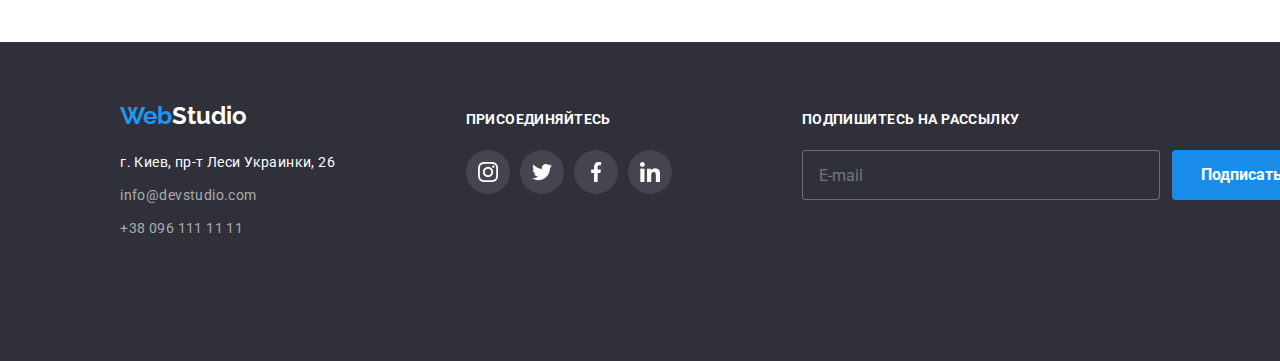
==== commit 5b961d8f: "Update portfolio.html" ====
--- a/portfolio.html
+++ b/portfolio.html
@@ -4,7 +4,7 @@
     <meta charset="UTF-8" />
     <meta http-equiv="X-UA-Compatible" content="IE=edge" />
     <meta name="viewport" content="width=device-width, initial-scale=1.0" />
-    <title>WebStudio</title>
+    <title>StudioPortfolio</title>
     <link
       rel="stylesheet"
       href="https://cdnjs.cloudflare.com/ajax/libs/modern-normalize/1.1.0/modern-normalize.min.css"
@@ -581,27 +581,32 @@
             </li>
           </ul>
         </div>
+
         <div class="footer-newsletter footer-box__item">
-          <form class="footer-subscribe">
-            <label for="footer-subscribe" class="footer-slogan-title"
-              >Подпишитесь на рассылку</label
-            >
-            <input
-              type="text"
-              class="input-footer"
-              name="footer-subscribe"
-              id="footer-subscribe"
-              placeholder="E-mail"
-            />
-            <div class="footer-wrap">
-              <button type="submit" class="btn-footer">
-                Подписаться
-                <svg class="send-icon" width="24" height="24">
-                  <use href="./img/icons.svg#icon-send"></use>
-                </svg>
-              </button>
-            </div>
-          </form>
+          <div class="footer-newsletter-list">
+            <form class="footer-subscribe">
+              <label for="footer-subscribe" class="footer-slogan-title"
+                >Подпишитесь на рассылку</label
+              >
+              <div class="footer-newsletter-input">
+                <input
+                  type="text"
+                  class="input-footer"
+                  name="footer-subscribe"
+                  id="footer-subscribe"
+                  placeholder="E-mail"
+                />
+                <div class="footer-wrap">
+                  <button type="submit" class="btn-footer">
+                    Подписаться
+                    <svg class="send-icon" width="24" height="24">
+                      <use href="./img/icons.svg#icon-send"></use>
+                    </svg>
+                  </button>
+                </div>
+              </div>
+            </form>
+          </div>
         </div>
       </div>
     </footer>
--- a/css/main.min.css
+++ b/css/main.min.css
@@ -1 +1 @@
-:root{--accent-color: #2196f3;--hero-btn-color: #2196f3;--hero-title-color: #ffffff;--main-title-color: #212121;--main-text-color: #757575;--typical-margin: 30px}p,h1,h2,h3,h4,h5,h6{margin:0}ul,ol{margin:0;padding-left:0}button{cursor:pointer}img{display:block;max-width:100%;height:auto;width:100%}body{font-size:14px;font-family:"Roboto",sans-serif;color:var(--main-title-color)}.container{width:100%;margin:0 auto;padding-left:15px;padding-right:15px}@media screen and (min-width: 480px){.container{width:480px}}@media screen and (min-width: 768px){.container{width:768px}}@media screen and (min-width: 1200px){.container{width:1200px}}.menu-container{width:100%;margin:0 auto;padding-left:15px;padding-right:15px}.title{font-size:36px;font-weight:700;line-height:1.17;letter-spacing:.03em;text-align:center;color:var(--main-title-color)}@media screen and (max-width: 1200px){.title{margin-bottom:30px}}@media screen and (min-width: 1200px){.title{margin-bottom:50px}}.hidden-title{width:1px;height:1px;overflow:hidden;opacity:0;margin:-1px}.now-scroll{overflow:hidden}.visually-hidden{position:absolute;white-space:nowrap;width:1px;height:1px;overflow:hidden;border:0;padding:0;clip:rect(0 0 0 0);clip-path:inset(50%);margin:-1px}.header{border-bottom:1px solid #ececec}.top-header{display:flex;align-items:center;justify-content:space-between;width:100%}@media screen and (max-width: 768px){.top-header{height:60px}}@media screen and (min-width: 768px){.top-header{height:80px}}.navigation{display:flex}@media screen and (max-width: 768px){.navigation{display:none}}@media screen and (min-width: 768px){.navigation{width:294px}}.nav-list{display:flex}@media screen and (min-width: 480px){.nav-list{gap:10px}}@media screen and (min-width: 768px){.nav-list{gap:50px}}.nav-list__link{list-style-type:none;font-family:"Roboto",sans-serif;font-style:normal;font-weight:500;font-size:14px;line-height:1.14;letter-spacing:.02em;color:var(--main-title-color);padding:32px 0;display:flex;position:relative}@media screen and (max-width: 767px){.nav-list__link{padding:22px 0}}@media screen and (min-width: 768px){.nav-list__link{padding:32px 0}}.nav-list__item{list-style-type:none;display:flex}.nav-list__link.current::after{content:"";position:absolute;width:100%;height:4px;background-color:var(--hero-btn-color);border-radius:2px;left:0;bottom:0}.header-contacts{display:flex;max-width:161px;flex-wrap:wrap;gap:10px}@media screen and (max-width: 768px){.header-contacts{display:none}}@media screen and (min-width: 1200px){.header-contacts{max-width:333px;flex-direction:row}}.header-contacts__item{display:flex}.header-contacts__link{font-family:"Roboto",sans-serif;font-style:normal;font-weight:500;font-size:12px;line-height:1.17;letter-spacing:.02em;color:var(--main-text-color);display:flex}.header-contacts__link .link:hover,.header-contacts__link .link:focus{color:var(--accent-color);text-shadow:0px 4px 4px rgba(0,0,0,.25);transition:color 250ms cubic-bezier(0.4, 0, 0.2, 1);transition:text-shadow 250ms cubic-bezier(0.4, 0, 0.2, 1)}.link:hover,.link:focus{color:var(--accent-color);text-shadow:0px 4px 4px rgba(0,0,0,.25);transition:color 250ms cubic-bezier(0.4, 0, 0.2, 1);transition:text-shadow 250ms cubic-bezier(0.4, 0, 0.2, 1)}.contacts-icon{display:flex;align-items:center;justify-content:center;margin-right:10px;fill:currentColor}.top-header-mob-menu{display:flex;align-items:center;width:100%}.menu-open-btn{display:flex;margin-left:auto;border:none;fill:#000;background-color:#fff}.menu-open-btn:hover,.menu-open-btn:focus{fill:var(--accent-color);transition:color 250ms cubic-bezier(0.4, 0, 0.2, 1)}@media(min-width: 768px){.menu-open-btn{display:none}}.menu-close-btn{display:flex;margin-left:auto;border:none;fill:#000;background-color:#fff;margin-bottom:4px}.menu-close-btn:hover,.menu-close-btn:focus{fill:var(--accent-color)}.mob-menu{position:fixed;top:0;left:0;background-color:#fff;z-index:2;width:100vw;height:100vh;padding:10px 0}.mob-menu .menu-container{display:flex;flex-direction:column;justify-content:space-between;height:100%;overflow-y:auto}.mob-menu-nav{list-style-type:none;display:flex;flex-direction:column;margin-left:40px}.mob-menu-nav__link{font-family:"Roboto",sans-serif;font-style:normal;font-weight:500;font-size:40px;line-height:1.18;letter-spacing:.02em;color:var(--main-title-color)}.mob-menu-nav__item:not(:last-child){margin-bottom:32px}.mob-menu-contacts{list-style-type:none;display:flex;flex-direction:column;margin-left:40px;margin-top:40px}.mob-menu-contacts__item:not(:last-child){margin-bottom:20px}.mob-menu-contacts__tel{font-family:"Roboto",sans-serif;font-weight:500;font-size:34px;line-height:1.18;letter-spacing:.02em;margin-top:302px;color:var(--accent-color)}.mob-menu-contacts__mail{font-family:"Roboto",sans-serif;font-weight:500;font-size:24px;line-height:1.17;letter-spacing:.02em;margin-top:32px;color:var(--main-text-color)}.mob-menu-soc{list-style-type:none;margin-top:64px;display:flex;flex-wrap:wrap;margin-left:40px}.mob-menu-soc__item:not(:first-child){padding-left:10px}.mob-menu-soc__link{font-family:"Roboto",sans-serif;font-weight:500;font-size:18px;line-height:1.22;letter-spacing:.02em;color:var(--accent-color);padding-right:10px}.mob-menu-soc__item{margin-bottom:10px;position:relative}.mob-menu-soc__item:not(:last-child)::after{content:"";position:absolute;width:22px;height:0px;right:-11px;bottom:11px;border:1px solid rgba(33,33,33,.2);transform:rotate(90deg)}.logo{font-family:"Raleway",sans-serif;font-style:normal;font-weight:700;font-size:24px;line-height:1.19;color:var(--accent-color);display:flex;align-items:center}@media screen and (min-width: 480px){.logo{margin-right:10px}}@media screen and (min-width: 768px){.logo{margin-right:88px}}@media screen and (min-width: 1200px){.logo{margin-right:93px}}.header-link{display:flex;justify-content:space-around}.logo-text{color:var(--main-title-color)}.logo-footer{color:var(--hero-title-color)}.hero .container{display:flex;width:100%;padding:118px 0}@media screen and (min-width: 1200px){.hero .container{padding:200px 0}}.hero{background-color:#2f303a;background-repeat:no-repeat;background-position:center;background-size:cover;width:100%;height:400px;background-image:linear-gradient(rgba(47, 48, 58, 0.4), rgba(47, 48, 58, 0.4)),url(../img/hero-bg-mobile.jpg)}@media(min-device-pixel-ratio: 2),(min-resolution: 192dpi),(min-resolution: 2dppx){.hero{background-image:linear-gradient(rgba(47, 48, 58, 0.4), rgba(47, 48, 58, 0.4)),url(../img/hero-bg-mob-2x.jpg)}}@media screen and (min-width: 768px){.hero{background-image:linear-gradient(rgba(47, 48, 58, 0.4), rgba(47, 48, 58, 0.4)),url(../img/hero-bg-tablet.jpg)}}@media screen and (min-width: 768px)and (min-device-pixel-ratio: 2),screen and (min-width: 768px)and (min-resolution: 192dpi),screen and (min-width: 768px)and (min-resolution: 2dppx){.hero{background-image:linear-gradient(rgba(47, 48, 58, 0.4), rgba(47, 48, 58, 0.4)),url(../img/hero-bg-tab-2x.jpg)}}@media screen and (min-width: 1200px){.hero{max-width:1600px;height:600px;background-image:linear-gradient(rgba(47, 48, 58, 0.4), rgba(47, 48, 58, 0.4)),url(../img/hero-bg.jpg);margin:0 auto}}@media screen and (min-width: 1200px)and (min-device-pixel-ratio: 2),screen and (min-width: 1200px)and (min-resolution: 192dpi),screen and (min-width: 1200px)and (min-resolution: 2dppx){.hero{background-image:linear-gradient(rgba(47, 48, 58, 0.4), rgba(47, 48, 58, 0.4)),url(../img/hero-bg-2x.jpg)}}.hero-list{display:flex;flex-direction:column;margin:0 auto;flex-wrap:wrap}.hero-list__title{text-transform:uppercase;color:var(--hero-title-color);text-align:center;max-width:360px;height:auto;margin-bottom:var(--typical-margin);font-size:26px;font-weight:900;line-height:1.62;letter-spacing:.06em}@media screen and (min-width: 1200px){.hero-list__title{font-size:44px;font-weight:900;line-height:1.36;letter-spacing:.06em;max-width:696px}}.hero-list__btn{cursor:pointer;font-family:inherit;font-weight:700;font-size:16px;line-height:1.88;letter-spacing:.06em;color:#fff;background-color:var(--hero-btn-color);display:inline-block;padding:10px 32px;margin:0 auto;border:none;border-radius:4px}.hero-list__btn:hover,.hero-list__btn:focus{background:#188ce8;box-shadow:0px 4px 4px rgba(0,0,0,.15);border-radius:4px;transition:background 250ms cubic-bezier(0.4, 0, 0.2, 1);transition:box-shadow 250ms cubic-bezier(0.4, 0, 0.2, 1)}@media screen and (max-width: 1200px){.about{padding:60px 0}}@media screen and (min-width: 1200px){.about{padding:94px 0}}.about-list{list-style-type:none;padding:0;display:flex;flex-wrap:wrap;gap:30px}.about-list .about-content__text{flex-basis:25%}.about-list__item{width:100%}@media screen and (min-width: 768px){.about-list__item{width:calc((100% - 30px)/2)}}@media screen and (min-width: 1200px){.about-list__item{width:calc((100% - 90px)/4)}}.about-list__card{height:120px;display:flex;align-items:center;justify-content:center;background:#f5f4fa;border-radius:4px}.about-content__title{font-size:14px;font-weight:700;line-height:1.14;letter-spacing:.03em;text-transform:uppercase;color:var(--main-title-color);margin-top:30px;margin-bottom:10px;text-align:left}@media screen and (min-width: 480px){.about-content__title{text-align:center}}.about-content__text{font-size:400;font-weight:700;line-height:1.71;letter-spacing:.03em;color:var(--main-text-color);min-width:270px;height:100%}.gallery{display:none}@media screen and (min-width: 1200px){.gallery{display:flex;flex-wrap:wrap;justify-content:center;padding-bottom:94px}}.gallery-list{list-style-type:none;display:flex;flex-wrap:wrap;justify-content:center;gap:30px}.gallery-list__item{position:relative}.gallery-list__label{font-size:14px;font-weight:700;line-height:1.14;letter-spacing:.03em;text-transform:uppercase;display:flex;justify-content:center;text-align:center;color:#fff;position:absolute;bottom:0;left:0;width:100%;height:70px;background-color:rgba(47,48,58,.8);text-align:center;padding:27px 0}.team{display:flex;flex-wrap:wrap;justify-content:center;background-color:#f5f4fa}@media screen and (max-width: 1200px){.team{padding:60px 0}}@media screen and (min-width: 1200px){.team{padding:94px 0}}.team-list{list-style-type:none;display:flex;flex-wrap:wrap;gap:30px}.team-list__item{width:100%;height:auto;background-color:var(--hero-title-color);box-shadow:0px 1px 3px rgba(0,0,0,.12),0px 1px 1px rgba(0,0,0,.14),0px 2px 1px rgba(0,0,0,.2);border-radius:0px 0px 4px 4px}@media screen and (min-width: 768px){.team-list__item{width:calc((100% - 30px)/2)}}@media screen and (min-width: 1200px){.team-list__item{width:calc((100% - 90px)/4)}}.team-list__card{padding-top:var(--typical-margin);padding-bottom:var(--typical-margin)}.team-list__title{font-weight:500;font-size:16px;line-height:1.19;letter-spacing:.03em;text-align:center;color:var(--main-title-color);margin-bottom:10px}.team-list__text{font-weight:400;font-size:16px;line-height:1.19;letter-spacing:.03em;text-align:center;color:var(--main-text-color);margin-bottom:16px}.team-soc{list-style-type:none;display:flex;justify-content:center}.team-soc__item{width:44px;height:44px;margin-right:10px}.team-soc__item:last-child{margin-right:0}.team-soc__link{width:100%;height:100%;background-color:var(--hero-title-color);border-radius:50%;display:flex;align-items:center;justify-content:center;fill:#afb1b8}.team-soc__link:hover,.team-soc__link:focus{background-color:#2196f3;transition:background-color 250ms cubic-bezier(0.4, 0, 0.2, 1)}.team-soc__link:hover .team-soc__icon,.team-soc__link:hover .team-soc__icon,.team-soc__link:focus .team-soc__icon,.team-soc__link:focus .team-soc__icon{fill:#fff;transition:fill 250ms cubic-bezier(0.4, 0, 0.2, 1)}.clients{display:flex;flex-wrap:wrap;justify-content:center}@media screen and (max-width: 1200px){.clients{margin:60px 0}}@media screen and (min-width: 1200px){.clients{margin:94px 0}}.clients-list{list-style-type:none;display:flex;flex-wrap:wrap;justify-content:center;gap:30px}.clients-list__item{width:210px;height:92px;border-radius:4px;outline:1px solid #afb1b8}.clients-list__item:hover,.clients-list__item:focus{outline:1px solid var(--accent-color);transition:outline 250ms cubic-bezier(0.4, 0, 0.2, 1)}@media screen and (min-width: 768px){.clients-list__item{width:calc((100% - 60px)/3)}}@media screen and (min-width: 1200px){.clients-list__item{width:calc((100% - 150px)/6);max-width:170px}}.clients-list__link{width:100%;height:100%;display:flex;align-items:center;justify-content:center;fill:#afb1b8}.clients-list__link:hover,.clients-list__link:focus{fill:var(--accent-color);transition:fill 250ms cubic-bezier(0.4, 0, 0.2, 1)}.section{padding:60px 0}@media screen and (min-width: 1200px){.section{padding:94px 0}}.btn-list{display:flex}@media screen and (max-width: 768px){.btn-list{flex-wrap:wrap}}@media screen and (min-width: 768px){.btn-list{flex-wrap:nowrap;justify-content:center}}.btn-list__top-list{list-style:none;display:flex;flex-direction:row;margin-right:8px}.btn-list__bottom-list{list-style:none;display:flex;flex-direction:row}.btn-list__item{margin-bottom:15px}.btn-list__item:not(:last-child){margin-right:8px}.btn-list__text{font-weight:500;font-size:16px;line-height:1.62;letter-spacing:.03em;text-align:center;cursor:pointer;color:var(--main-title-color);background:#f5f4fa;display:inline-block;border:none;border-radius:4px;padding:6px 22px}.btn-list__text .current:hover .btn-list__text .current:focus{background-color:var(--hero-btn-color);color:var(--hero-title-color)}.btn-list__text:hover,.btn-list__text:focus{background-color:var(--hero-btn-color);color:var(--hero-title-color);box-shadow:0px 3px 1px rgba(0,0,0,.1),0px 1px 2px rgba(0,0,0,.08),0px 2px 2px rgba(0,0,0,.12);transition:background-color 250ms cubic-bezier(0.4, 0, 0.2, 1);transition:color 250ms cubic-bezier(0.4, 0, 0.2, 1);transition:box-shadow 250ms cubic-bezier(0.4, 0, 0.2, 1)}.benefits{list-style-type:none;display:flex;flex-wrap:wrap;justify-content:center;gap:30px}@media screen and (min-width: 480px){.benefits{margin-top:25px}}@media screen and (min-width: 768px){.benefits{margin-top:14px}}@media screen and (min-width: 1200px){.benefits{margin-top:34px}}.benefits-list{max-width:370px;display:flex;flex-direction:column;height:100%}@media screen and (min-width: 768px){.benefits-list{width:calc((100% - 30px)/2)}}@media screen and (min-width: 1200px){.benefits-list{width:calc((100% - 90px)/3)}}.benefits-list:hover .benefits-item__top-text{transform:translateY(0);display:flex}.benefits-item__card{position:relative;overflow:hidden}.benefits-item__top-text{font-size:18px;font-weight:400;line-height:1.56;letter-spacing:.03em;font-family:"Roboto";font-style:normal;position:absolute;top:0;color:var(--hero-title-color);background:rgba(33,150,243,.9);box-shadow:0px 4px 4px rgba(0,0,0,.25);height:100%;line-height:1.5555555556;text-align:left;padding:63px 24px;display:flex;align-items:center;transform:translateY(101%);transition:transform 250ms cubic-bezier(0.4, 0, 0.2, 1)}.benefits-list__link{display:flex;display:inline-block}.benefits-list__link:hover,.benefits-list__link:focus{box-shadow:0px 1px 1px rgba(0,0,0,.12),0px 4px 4px rgba(0,0,0,.06),1px 4px 6px rgba(0,0,0,.16);transition:box-shadow 250ms cubic-bezier(0.4, 0, 0.2, 1)}.benefits-content{padding:20px 24px;border-right:1px solid #eee;border-left:1px solid #eee;border-bottom:1px solid #eee}.benefits-content__title{font-size:18px;font-weight:700;line-height:2;letter-spacing:.06em;color:var(--main-title-color);margin-bottom:4px}.benefits-content__text{font-size:16px;font-weight:400;line-height:1.88;letter-spacing:.03em;color:var(--main-text-color)}.current{color:var(--hero-btn-color)}.footer{background-color:#2f303a;padding:60px 0}.footer-box{flex-wrap:wrap;justify-content:space-around}@media screen and (min-width: 768px){.footer-box{display:flex;flex-wrap:wrap}}@media screen and (min-width: 1200px){.footer-box{display:flex;justify-content:space-around;align-items:baseline}}.footer-logo{display:flex;margin-bottom:20px}@media screen and (min-width: 1200px){.footer-logo{justify-content:start}}.footer-logo-text{margin:0 auto}.address{display:flex;flex-direction:column;margin-left:auto;margin-right:auto}@media screen and (min-width: 1200px){.address{text-align-last:left}}.footer-content{max-width:231px;min-height:81px}.footer-content__list{list-style-type:none}.footer-contacts{display:flex;flex-direction:column;justify-content:center;margin-bottom:60px}.footer-contacts__item{font-style:normal;font-weight:400;font-size:14px;line-height:1.71;letter-spacing:.03em;color:var(--hero-title-color);margin-bottom:9px}.footer-contacts__link{font-style:normal;font-size:14px;line-height:1.71;letter-spacing:.03em;color:rgba(255,255,255,.6);text-align:center}.footer-contacts__link:not(:last-child){padding-bottom:9px}.footer-slogan{display:flex;flex-direction:column;gap:20px;margin-bottom:60px}.footer-slogan-list{list-style-type:none;display:flex;justify-content:center}.footer-slogan-title{font-family:"Roboto";font-style:normal;font-weight:700;font-size:14px;letter-spacing:.03em;text-transform:uppercase;color:#fff;display:flex;justify-content:center}@media screen and (min-width: 1200px){.footer-slogan-title{justify-content:flex-start}}.footer-slogan-item{width:44px;height:44px}.footer-slogan-item:not(:last-child){margin-right:10px}.footer-slogan-link{width:100%;height:100%;background:rgba(255,255,255,.1);border-radius:50%;display:flex;align-items:center;justify-content:center;fill:var(--hero-title-color)}.footer-slogan-link:hover,.footer-slogan-link:focus{background-color:#2196f3;transition:background-color 250ms cubic-bezier(0.4, 0, 0.2, 1)}.footer-newsletter{width:100%;display:flex;flex-direction:column;justify-content:center}@media screen and (min-width: 1200px){.footer-newsletter{flex-wrap:nowrap;width:358px;height:auto;display:flex}}.footer-subscribe{display:flex;flex-wrap:wrap;justify-content:center;gap:20px}@media screen and (min-width: 768px){.footer-subscribe{width:450px;margin-left:auto;margin-right:auto}}@media screen and (min-width: 1200px){.footer-subscribe{justify-content:flex-start}}.input-footer{width:100%;height:50px;border:1px solid rgba(255,255,255,.3);border-radius:4px;background-color:#2f303a;font-family:"Roboto",sans-serif;font-style:normal;font-weight:400;font-size:16px;line-height:1.25;color:rgba(255,255,255,.6);display:flex;padding-left:16px}@media screen and (min-width: 1200px){.input-footer{max-width:358px}}@media screen and (min-width: 480px){.input-footer{width:450px}}.footer-wrap{display:flex;position:relative}.btn-footer{background-color:#188ce8;color:#fff;width:200px;height:50px;font-weight:700;font-size:16px;line-height:1.88;padding:10px 10px 10px 29px;border:none;border-radius:4px;display:flex}.send-icon{position:absolute;right:28px;top:50%;transform:translateY(-50%);fill:#fff}.backdrop{width:100vw;height:100vh;background-color:rgba(0,0,0,.2);position:fixed;top:0;transition:opacity 300ms,visibility 300ms}.modal{width:450px;height:609px;background-color:#fff;border-radius:4px;position:absolute;top:50%;left:50%;transform:translate(-50%, -50%) scale(1);transition:transform 300ms;padding:40px}.backdrop.is-hidden .modal{transform:translate(-50%, -50%) scale(0);opacity:0}@media screen and (max-width: 480px){.modal{width:100%}}@media screen and (min-width: 1200px){.modal{width:528px}}.modal-close-btn{position:absolute;right:8px;top:8px;border:none;background-color:inherit}.modal-close-icon{width:30px;height:30px;background-color:#fff;border:1px solid rgba(0,0,0,.1);border-radius:50%;display:flex;align-items:center;justify-content:center;padding:6px}.modal-close-icon:hover,.modal-close-icon:focus{fill:#2196f3;transition:background-color 250ms cubic-bezier(0.4, 0, 0.2, 1)}.is-hidden{visibility:hidden;opacity:0;pointer-events:none}.no-scroll{overflow:hidden}.form-title{font-size:20px;font-weight:700;line-height:1.15;letter-spacing:.03em;text-align:center;margin-bottom:12px}.form-group{display:flex;flex-direction:column;width:100%;margin-bottom:10px}.form-label{margin-bottom:4px;font-weight:400;font-size:12px;line-height:1.16;letter-spacing:.01em;color:#757575}.form-input{width:100%;height:40px;border:1px solid rgba(33,33,33,.2);border-radius:4px;padding-left:42px}.form-input:focus{border:1px solid #2196f3;border-radius:4px}.form-group input::placeholder{font-size:14px;font-weight:400;line-height:1.14;letter-spacing:.01em;color:rgba(117,117,117,.5)}.input-wrap{position:relative;outline:none}.modal-icon{position:absolute;left:12px;top:50%;transform:translateY(-50%)}.form-input:focus+.modal-icon{fill:var(--accent-color)}.form-area{margin-bottom:20px}textarea{width:100%;height:120px;border:1px solid rgba(33,33,33,.2);border-radius:4px;resize:none;padding:12px 16px}.form-text:focus{border:1px solid #2196f3;border-radius:4px}.form-check{display:block;margin-bottom:30px;display:flex;align-items:center;justify-content:center}.input-check{width:16px;height:15px}.check-text{font-weight:400;font-size:12px;line-height:1.17;letter-spacing:.03em;color:var(--main-text-color);box-sizing:border-box;display:flex}@media screen and (min-width: 1200px){.check-text{font-weight:400;font-size:14px;line-height:1.71;letter-spacing:.03em}}.check-text::before{content:"";display:flex;width:16px;height:15px;border:2px solid #212121;border-radius:3px;margin-right:8.38px}.input-check:checked+.check-text::before{background-color:var(--accent-color);background-image:url(../img/checked.svg);border:none;background-repeat:no-repeat;background-position:center}.input-check:focus+.check-text::before::before{border-color:var(--accent-color)}.check-terms{font-weight:400;font-size:12px;line-height:1.17;letter-spacing:.03em;text-decoration-line:underline;color:var(--accent-color);margin-left:4px}@media screen and (min-width: 1200px){.check-terms{font-weight:400;font-size:14px;line-height:1.71;letter-spacing:.03em}}.btn-modal{background-color:#188ce8;color:#fff;width:200px;height:50px;font-weight:700;font-size:16px;line-height:1.88;letter-spacing:.06em;display:inline-block;padding:10px 55px;margin:0 auto;border:none;border-radius:4px;display:flex;justify-content:center}.btn-modal:hover,.btn-modal:focus{box-shadow:0px 4px 4px rgba(0,0,0,.25)}/*# sourceMappingURL=main.min.css.map */+:root{--accent-color: #2196f3;--hero-btn-color: #2196f3;--hero-title-color: #ffffff;--main-title-color: #212121;--main-text-color: #757575;--typical-margin: 30px}p,h1,h2,h3,h4,h5,h6{margin:0}ul,ol{margin:0;padding-left:0}button{cursor:pointer}img{display:block;max-width:100%;height:auto;width:100%}body{font-size:14px;font-family:"Roboto",sans-serif;color:var(--main-title-color)}.container{width:100%;margin:0 auto;padding-left:15px;padding-right:15px}@media screen and (min-width: 480px){.container{width:480px}}@media screen and (min-width: 768px){.container{width:768px}}@media screen and (min-width: 1200px){.container{width:1200px}}.menu-container{width:100%;margin:0 auto;padding-left:15px;padding-right:15px}.title{font-size:36px;font-weight:700;line-height:1.17;letter-spacing:.03em;text-align:center;color:var(--main-title-color)}@media screen and (max-width: 1200px){.title{margin-bottom:30px}}@media screen and (min-width: 1200px){.title{margin-bottom:50px}}.hidden-title{width:1px;height:1px;overflow:hidden;opacity:0;margin:-1px}.now-scroll{overflow:hidden}.visually-hidden{position:absolute;white-space:nowrap;width:1px;height:1px;overflow:hidden;border:0;padding:0;clip:rect(0 0 0 0);clip-path:inset(50%);margin:-1px}.header{border-bottom:1px solid #ececec}.top-header{display:flex;align-items:center;justify-content:space-between;width:100%}@media screen and (max-width: 768px){.top-header{height:60px}}@media screen and (min-width: 768px){.top-header{height:80px}}.navigation{display:flex}@media screen and (max-width: 768px){.navigation{display:none}}@media screen and (min-width: 768px){.navigation{width:294px}}.nav-list{display:flex}@media screen and (min-width: 480px){.nav-list{gap:10px}}@media screen and (min-width: 768px){.nav-list{gap:50px}}.nav-list__link{list-style-type:none;font-family:"Roboto",sans-serif;font-style:normal;font-weight:500;font-size:14px;line-height:1.14;letter-spacing:.02em;color:var(--main-title-color);padding:32px 0;display:flex;position:relative}@media screen and (max-width: 767px){.nav-list__link{padding:22px 0}}@media screen and (min-width: 768px){.nav-list__link{padding:32px 0}}.nav-list__item{list-style-type:none;display:flex}.nav-list__link.current::after{content:"";position:absolute;width:100%;height:4px;background-color:var(--hero-btn-color);border-radius:2px;left:0;bottom:0}.header-contacts{display:flex;max-width:161px;flex-wrap:wrap;gap:10px}@media screen and (max-width: 768px){.header-contacts{display:none}}@media screen and (min-width: 1200px){.header-contacts{max-width:333px;flex-direction:row}}.header-contacts__item{display:flex}.header-contacts__link{font-family:"Roboto",sans-serif;font-style:normal;font-weight:500;font-size:12px;line-height:1.17;letter-spacing:.02em;color:var(--main-text-color);display:flex}.header-contacts__link .link:hover,.header-contacts__link .link:focus{color:var(--accent-color);text-shadow:0px 4px 4px rgba(0,0,0,.25);transition:color 250ms cubic-bezier(0.4, 0, 0.2, 1);transition:text-shadow 250ms cubic-bezier(0.4, 0, 0.2, 1)}.link:hover,.link:focus{color:var(--accent-color);text-shadow:0px 4px 4px rgba(0,0,0,.25);transition:color 250ms cubic-bezier(0.4, 0, 0.2, 1);transition:text-shadow 250ms cubic-bezier(0.4, 0, 0.2, 1)}.contacts-icon{display:flex;align-items:center;justify-content:center;margin-right:10px;fill:currentColor}.top-header-mob-menu{display:flex;align-items:center;width:100%}.menu-open-btn{display:flex;margin-left:auto;border:none;fill:#000;background-color:#fff}.menu-open-btn:hover,.menu-open-btn:focus{fill:var(--accent-color);transition:color 250ms cubic-bezier(0.4, 0, 0.2, 1)}@media(min-width: 768px){.menu-open-btn{display:none}}.menu-close-btn{display:flex;margin-left:auto;border:none;fill:#000;background-color:#fff;margin-bottom:4px}.menu-close-btn:hover,.menu-close-btn:focus{fill:var(--accent-color)}.mob-menu{position:fixed;top:0;left:0;background-color:#fff;z-index:2;width:100vw;height:100vh;padding:10px 0}.mob-menu .menu-container{display:flex;flex-direction:column;justify-content:space-between;height:100%;overflow-y:auto}.mob-menu-nav{list-style-type:none;display:flex;flex-direction:column;margin-left:40px}.mob-menu-nav__link{font-family:"Roboto",sans-serif;font-style:normal;font-weight:500;font-size:40px;line-height:1.18;letter-spacing:.02em;color:var(--main-title-color)}.mob-menu-nav__item:not(:last-child){margin-bottom:32px}.mob-menu-contacts{list-style-type:none;display:flex;flex-direction:column;margin-left:40px;margin-top:40px}.mob-menu-contacts__item:not(:last-child){margin-bottom:20px}.mob-menu-contacts__tel{font-family:"Roboto",sans-serif;font-weight:500;font-size:34px;line-height:1.18;letter-spacing:.02em;margin-top:302px;color:var(--accent-color)}.mob-menu-contacts__mail{font-family:"Roboto",sans-serif;font-weight:500;font-size:24px;line-height:1.17;letter-spacing:.02em;margin-top:32px;color:var(--main-text-color)}.mob-menu-soc{list-style-type:none;margin-top:64px;display:flex;flex-wrap:wrap;margin-left:40px}.mob-menu-soc__item:not(:first-child){padding-left:10px}.mob-menu-soc__link{font-family:"Roboto",sans-serif;font-weight:500;font-size:18px;line-height:1.22;letter-spacing:.02em;color:var(--accent-color);padding-right:10px}.mob-menu-soc__item{margin-bottom:10px;position:relative}.mob-menu-soc__item:not(:last-child)::after{content:"";position:absolute;width:22px;height:0px;right:-11px;bottom:11px;border:1px solid rgba(33,33,33,.2);transform:rotate(90deg)}.logo{font-family:"Raleway",sans-serif;font-style:normal;font-weight:700;font-size:24px;line-height:1.19;color:var(--accent-color);display:flex;align-items:center}@media screen and (min-width: 480px){.logo{margin-right:10px}}@media screen and (min-width: 768px){.logo{margin-right:88px}}@media screen and (min-width: 1200px){.logo{margin-right:93px}}.header-link{display:flex;justify-content:space-around}.logo-text{color:var(--main-title-color)}.logo-footer{color:var(--hero-title-color)}.hero .container{display:flex;width:100%;padding:118px 0}@media screen and (min-width: 1200px){.hero .container{padding:200px 0}}.hero{background-color:#2f303a;background-repeat:no-repeat;background-position:center;background-size:cover;width:100%;height:400px;background-image:linear-gradient(rgba(47, 48, 58, 0.4), rgba(47, 48, 58, 0.4)),url(../img/hero-bg-mobile.jpg)}@media(min-device-pixel-ratio: 2),(min-resolution: 192dpi),(min-resolution: 2dppx){.hero{background-image:linear-gradient(rgba(47, 48, 58, 0.4), rgba(47, 48, 58, 0.4)),url(../img/hero-bg-mob-2x.jpg)}}@media screen and (min-width: 768px){.hero{background-image:linear-gradient(rgba(47, 48, 58, 0.4), rgba(47, 48, 58, 0.4)),url(../img/hero-bg-tablet.jpg)}}@media screen and (min-width: 768px)and (min-device-pixel-ratio: 2),screen and (min-width: 768px)and (min-resolution: 192dpi),screen and (min-width: 768px)and (min-resolution: 2dppx){.hero{background-image:linear-gradient(rgba(47, 48, 58, 0.4), rgba(47, 48, 58, 0.4)),url(../img/hero-bg-tab-2x.jpg)}}@media screen and (min-width: 1200px){.hero{max-width:1600px;height:600px;background-image:linear-gradient(rgba(47, 48, 58, 0.4), rgba(47, 48, 58, 0.4)),url(../img/hero-bg.jpg);margin:0 auto}}@media screen and (min-width: 1200px)and (min-device-pixel-ratio: 2),screen and (min-width: 1200px)and (min-resolution: 192dpi),screen and (min-width: 1200px)and (min-resolution: 2dppx){.hero{background-image:linear-gradient(rgba(47, 48, 58, 0.4), rgba(47, 48, 58, 0.4)),url(../img/hero-bg-2x.jpg)}}.hero-list{display:flex;flex-direction:column;margin:0 auto;flex-wrap:wrap}.hero-list__title{text-transform:uppercase;color:var(--hero-title-color);text-align:center;max-width:360px;height:auto;margin-bottom:var(--typical-margin);font-size:26px;font-weight:900;line-height:1.62;letter-spacing:.06em}@media screen and (min-width: 1200px){.hero-list__title{font-size:44px;font-weight:900;line-height:1.36;letter-spacing:.06em;max-width:696px}}.hero-list__btn{cursor:pointer;font-family:inherit;font-weight:700;font-size:16px;line-height:1.88;letter-spacing:.06em;color:#fff;background-color:var(--hero-btn-color);display:inline-block;padding:10px 32px;margin:0 auto;border:none;border-radius:4px}.hero-list__btn:hover,.hero-list__btn:focus{background:#188ce8;box-shadow:0px 4px 4px rgba(0,0,0,.15);border-radius:4px;transition:background 250ms cubic-bezier(0.4, 0, 0.2, 1);transition:box-shadow 250ms cubic-bezier(0.4, 0, 0.2, 1)}@media screen and (max-width: 1200px){.about{padding:60px 0}}@media screen and (min-width: 1200px){.about{padding:94px 0}}.about-list{list-style-type:none;padding:0;display:flex;flex-wrap:wrap;gap:30px}.about-list .about-content__text{flex-basis:25%}.about-list__item{width:100%}@media screen and (min-width: 768px){.about-list__item{width:calc((100% - 30px)/2)}}@media screen and (min-width: 1200px){.about-list__item{width:calc((100% - 90px)/4)}}.about-list__card{height:120px;display:flex;align-items:center;justify-content:center;background:#f5f4fa;border-radius:4px}.about-content__title{font-size:14px;font-weight:700;line-height:1.14;letter-spacing:.03em;text-transform:uppercase;color:var(--main-title-color);margin-top:30px;margin-bottom:10px;text-align:left}@media screen and (min-width: 480px){.about-content__title{text-align:center}}.about-content__text{font-size:400;font-weight:700;line-height:1.71;letter-spacing:.03em;color:var(--main-text-color);min-width:270px;height:100%}.gallery{display:none}@media screen and (min-width: 1200px){.gallery{display:flex;flex-wrap:wrap;justify-content:center;padding-bottom:94px}}.gallery-list{list-style-type:none;display:flex;flex-wrap:wrap;justify-content:center;gap:30px}.gallery-list__item{position:relative}.gallery-list__label{font-size:14px;font-weight:700;line-height:1.14;letter-spacing:.03em;text-transform:uppercase;display:flex;justify-content:center;text-align:center;color:#fff;position:absolute;bottom:0;left:0;width:100%;height:70px;background-color:rgba(47,48,58,.8);text-align:center;padding:27px 0}.team{display:flex;flex-wrap:wrap;justify-content:center;background-color:#f5f4fa}@media screen and (max-width: 1200px){.team{padding:60px 0}}@media screen and (min-width: 1200px){.team{padding:94px 0}}.team-list{list-style-type:none;display:flex;flex-wrap:wrap;gap:30px}.team-list__item{width:100%;height:auto;background-color:var(--hero-title-color);box-shadow:0px 1px 3px rgba(0,0,0,.12),0px 1px 1px rgba(0,0,0,.14),0px 2px 1px rgba(0,0,0,.2);border-radius:0px 0px 4px 4px}@media screen and (min-width: 768px){.team-list__item{width:calc((100% - 30px)/2)}}@media screen and (min-width: 1200px){.team-list__item{width:calc((100% - 90px)/4)}}.team-list__card{padding-top:var(--typical-margin);padding-bottom:var(--typical-margin)}.team-list__title{font-weight:500;font-size:16px;line-height:1.19;letter-spacing:.03em;text-align:center;color:var(--main-title-color);margin-bottom:10px}.team-list__text{font-weight:400;font-size:16px;line-height:1.19;letter-spacing:.03em;text-align:center;color:var(--main-text-color);margin-bottom:16px}.team-soc{list-style-type:none;display:flex;justify-content:center}.team-soc__item{width:44px;height:44px;margin-right:10px}.team-soc__item:last-child{margin-right:0}.team-soc__link{width:100%;height:100%;background-color:var(--hero-title-color);border-radius:50%;display:flex;align-items:center;justify-content:center;fill:#afb1b8}.team-soc__link:hover,.team-soc__link:focus{background-color:#2196f3;transition:background-color 250ms cubic-bezier(0.4, 0, 0.2, 1)}.team-soc__link:hover .team-soc__icon,.team-soc__link:hover .team-soc__icon,.team-soc__link:focus .team-soc__icon,.team-soc__link:focus .team-soc__icon{fill:#fff;transition:fill 250ms cubic-bezier(0.4, 0, 0.2, 1)}.clients{display:flex;flex-wrap:wrap;justify-content:center}@media screen and (max-width: 1200px){.clients{margin:60px 0}}@media screen and (min-width: 1200px){.clients{margin:94px 0}}.clients-list{list-style-type:none;display:flex;flex-wrap:wrap;justify-content:center;gap:30px}.clients-list__item{width:210px;height:92px;border-radius:4px;outline:1px solid #afb1b8}.clients-list__item:hover,.clients-list__item:focus{outline:1px solid var(--accent-color);transition:outline 250ms cubic-bezier(0.4, 0, 0.2, 1)}@media screen and (min-width: 768px){.clients-list__item{width:calc((100% - 60px)/3)}}@media screen and (min-width: 1200px){.clients-list__item{width:calc((100% - 150px)/6);max-width:170px}}.clients-list__link{width:100%;height:100%;display:flex;align-items:center;justify-content:center;fill:#afb1b8}.clients-list__link:hover,.clients-list__link:focus{fill:var(--accent-color);transition:fill 250ms cubic-bezier(0.4, 0, 0.2, 1)}.section{padding:60px 0}@media screen and (min-width: 1200px){.section{padding:94px 0}}.btn-list{display:flex}@media screen and (max-width: 768px){.btn-list{flex-wrap:wrap}}@media screen and (min-width: 768px){.btn-list{flex-wrap:nowrap;justify-content:center}}.btn-list__top-list{list-style:none;display:flex;flex-direction:row;margin-right:8px}.btn-list__bottom-list{list-style:none;display:flex;flex-direction:row}.btn-list__item{margin-bottom:15px}.btn-list__item:not(:last-child){margin-right:8px}.btn-list__text{font-weight:500;font-size:16px;line-height:1.62;letter-spacing:.03em;text-align:center;cursor:pointer;color:var(--main-title-color);background:#f5f4fa;display:inline-block;border:none;border-radius:4px;padding:6px 22px}.btn-list__text .current:hover .btn-list__text .current:focus{background-color:var(--hero-btn-color);color:var(--hero-title-color)}.btn-list__text:hover,.btn-list__text:focus{background-color:var(--hero-btn-color);color:var(--hero-title-color);box-shadow:0px 3px 1px rgba(0,0,0,.1),0px 1px 2px rgba(0,0,0,.08),0px 2px 2px rgba(0,0,0,.12);transition:background-color 250ms cubic-bezier(0.4, 0, 0.2, 1);transition:color 250ms cubic-bezier(0.4, 0, 0.2, 1);transition:box-shadow 250ms cubic-bezier(0.4, 0, 0.2, 1)}.benefits{list-style-type:none;display:flex;flex-wrap:wrap;justify-content:center;gap:30px}@media screen and (min-width: 480px){.benefits{margin-top:25px}}@media screen and (min-width: 768px){.benefits{margin-top:14px}}@media screen and (min-width: 1200px){.benefits{margin-top:34px}}.benefits-list{max-width:370px;display:flex;flex-direction:column;height:100%}@media screen and (min-width: 768px){.benefits-list{width:calc((100% - 30px)/2)}}@media screen and (min-width: 1200px){.benefits-list{width:calc((100% - 90px)/3)}}.benefits-list:hover .benefits-item__top-text{transform:translateY(0);display:flex}.benefits-item__card{position:relative;overflow:hidden}.benefits-item__top-text{font-size:18px;font-weight:400;line-height:1.56;letter-spacing:.03em;font-family:"Roboto";font-style:normal;position:absolute;top:0;color:var(--hero-title-color);background:rgba(33,150,243,.9);box-shadow:0px 4px 4px rgba(0,0,0,.25);height:100%;line-height:1.5555555556;text-align:left;padding:63px 24px;display:flex;align-items:center;transform:translateY(101%);transition:transform 250ms cubic-bezier(0.4, 0, 0.2, 1)}.benefits-list__link{display:flex;display:inline-block}.benefits-list__link:hover,.benefits-list__link:focus{box-shadow:0px 1px 1px rgba(0,0,0,.12),0px 4px 4px rgba(0,0,0,.06),1px 4px 6px rgba(0,0,0,.16);transition:box-shadow 250ms cubic-bezier(0.4, 0, 0.2, 1)}.benefits-content{padding:20px 24px;border-right:1px solid #eee;border-left:1px solid #eee;border-bottom:1px solid #eee}.benefits-content__title{font-size:18px;font-weight:700;line-height:2;letter-spacing:.06em;color:var(--main-title-color);margin-bottom:4px}.benefits-content__text{font-size:16px;font-weight:400;line-height:1.88;letter-spacing:.03em;color:var(--main-text-color)}.current{color:var(--hero-btn-color)}.footer{background-color:#2f303a;padding:60px 0}.footer-box{flex-wrap:wrap;justify-content:space-around}@media screen and (min-width: 768px){.footer-box{display:flex;flex-wrap:wrap}}@media screen and (min-width: 1200px){.footer-box{display:flex;justify-content:space-around;align-items:baseline}}.footer-logo{display:flex;margin-bottom:20px}@media screen and (min-width: 1200px){.footer-logo{justify-content:start}}.footer-logo-text{margin:0 auto}@media screen and (min-width: 1200px){.footer-logo-text{margin:0}}.address{display:flex;flex-direction:column;margin-left:auto;margin-right:auto}@media screen and (min-width: 1200px){.address{text-align-last:left}}.footer-content{max-width:231px;min-height:81px}.footer-content__list{list-style-type:none}.footer-contacts{display:flex;flex-direction:column;justify-content:center;margin-bottom:60px}.footer-contacts__item{font-style:normal;font-weight:400;font-size:14px;line-height:1.71;letter-spacing:.03em;color:var(--hero-title-color);margin-bottom:9px}.footer-contacts__link{font-style:normal;font-size:14px;line-height:1.71;letter-spacing:.03em;color:rgba(255,255,255,.6);text-align:center}.footer-contacts__link:not(:last-child){padding-bottom:9px}.footer-slogan{display:flex;flex-direction:column;gap:20px;margin-bottom:60px}.footer-slogan-list{list-style-type:none;display:flex;justify-content:center}.footer-slogan-title{font-family:"Roboto";font-style:normal;font-weight:700;font-size:14px;letter-spacing:.03em;text-transform:uppercase;color:#fff;display:flex;justify-content:center}@media screen and (min-width: 1200px){.footer-slogan-title{justify-content:flex-start}}.footer-slogan-item{width:44px;height:44px}.footer-slogan-item:not(:last-child){margin-right:10px}.footer-slogan-link{width:100%;height:100%;background:rgba(255,255,255,.1);border-radius:50%;display:flex;align-items:center;justify-content:center;fill:var(--hero-title-color)}.footer-slogan-link:hover,.footer-slogan-link:focus{background-color:#2196f3;transition:background-color 250ms cubic-bezier(0.4, 0, 0.2, 1)}.footer-newsletter{width:100%;display:flex;flex-direction:column;justify-content:center}@media screen and (min-width: 1200px){.footer-newsletter{width:358px;height:auto;display:flex}}.footer-newsletter-list{display:flex}.footer-subscribe{display:flex;flex-wrap:wrap;justify-content:center;gap:20px}@media screen and (min-width: 768px){.footer-subscribe{width:450px;margin-left:auto;margin-right:auto}}@media screen and (min-width: 1200px){.footer-subscribe{justify-content:flex-start}}.footer-newsletter-input{display:flex}@media screen and (max-width: 1200px){.footer-newsletter-input{flex-wrap:wrap;gap:20px;justify-content:center}}@media screen and (min-width: 1200px){.footer-newsletter-input{flex-wrap:nowrap;justify-content:flex-start;gap:12px}}.input-footer{width:100%;height:50px;border:1px solid rgba(255,255,255,.3);border-radius:4px;background-color:#2f303a;font-family:"Roboto",sans-serif;font-style:normal;font-weight:400;font-size:16px;line-height:1.25;color:rgba(255,255,255,.6);display:flex;padding-left:16px}@media screen and (min-width: 1200px){.input-footer{max-width:358px}}@media screen and (min-width: 480px){.input-footer{width:450px}}.footer-wrap{display:flex;position:relative}.btn-footer{display:flex;background-color:#188ce8;color:#fff;width:200px;height:50px;font-weight:700;font-size:16px;line-height:1.88;padding:10px 10px 10px 29px;border:none;border-radius:4px}.send-icon{position:absolute;right:28px;top:50%;transform:translateY(-50%);fill:#fff}.backdrop{width:100vw;height:100vh;background-color:rgba(0,0,0,.2);position:fixed;top:0;transition:opacity 300ms,visibility 300ms}.modal{width:450px;height:609px;background-color:#fff;border-radius:4px;position:absolute;top:50%;left:50%;transform:translate(-50%, -50%) scale(1);transition:transform 300ms;padding:40px}.backdrop.is-hidden .modal{transform:translate(-50%, -50%) scale(0);opacity:0}@media screen and (max-width: 480px){.modal{width:100%}}@media screen and (min-width: 1200px){.modal{width:528px}}.modal-close-btn{position:absolute;right:8px;top:8px;border:none;background-color:inherit}.modal-close-icon{width:30px;height:30px;background-color:#fff;border:1px solid rgba(0,0,0,.1);border-radius:50%;display:flex;align-items:center;justify-content:center;padding:6px}.modal-close-icon:hover,.modal-close-icon:focus{fill:#2196f3;transition:background-color 250ms cubic-bezier(0.4, 0, 0.2, 1)}.is-hidden{visibility:hidden;opacity:0;pointer-events:none}.no-scroll{overflow:hidden}.form-title{font-size:20px;font-weight:700;line-height:1.15;letter-spacing:.03em;text-align:center;margin-bottom:12px}.form-group{display:flex;flex-direction:column;width:100%;margin-bottom:10px}.form-label{margin-bottom:4px;font-weight:400;font-size:12px;line-height:1.16;letter-spacing:.01em;color:#757575}.form-input{width:100%;height:40px;border:1px solid rgba(33,33,33,.2);border-radius:4px;padding-left:42px}.form-input:focus{border:1px solid #2196f3;border-radius:4px}.form-group input::placeholder{font-size:14px;font-weight:400;line-height:1.14;letter-spacing:.01em;color:rgba(117,117,117,.5)}.input-wrap{position:relative;outline:none}.modal-icon{position:absolute;left:12px;top:50%;transform:translateY(-50%)}.form-input:focus+.modal-icon{fill:var(--accent-color)}.form-area{margin-bottom:20px}textarea{width:100%;height:120px;border:1px solid rgba(33,33,33,.2);border-radius:4px;resize:none;padding:12px 16px}.form-text:focus{border:1px solid #2196f3;border-radius:4px}.form-check{display:block;margin-bottom:30px;display:flex;align-items:center;justify-content:center}.input-check{width:16px;height:15px}.check-text{font-weight:400;font-size:12px;line-height:1.17;letter-spacing:.03em;color:var(--main-text-color);box-sizing:border-box;display:flex}@media screen and (min-width: 1200px){.check-text{font-weight:400;font-size:14px;line-height:1.71;letter-spacing:.03em}}.check-text::before{content:"";display:flex;width:16px;height:15px;border:2px solid #212121;border-radius:3px;margin-right:8.38px}.input-check:checked+.check-text::before{background-color:var(--accent-color);background-image:url(../img/checked.svg);border:none;background-repeat:no-repeat;background-position:center}.input-check:focus+.check-text::before::before{border-color:var(--accent-color)}.check-terms{font-weight:400;font-size:12px;line-height:1.17;letter-spacing:.03em;text-decoration-line:underline;color:var(--accent-color);margin-left:4px}@media screen and (min-width: 1200px){.check-terms{font-weight:400;font-size:14px;line-height:1.71;letter-spacing:.03em}}.btn-modal{background-color:#188ce8;color:#fff;width:200px;height:50px;font-weight:700;font-size:16px;line-height:1.88;letter-spacing:.06em;display:inline-block;padding:10px 55px;margin:0 auto;border:none;border-radius:4px;display:flex;justify-content:center}.btn-modal:hover,.btn-modal:focus{box-shadow:0px 4px 4px rgba(0,0,0,.25)}/*# sourceMappingURL=main.min.css.map */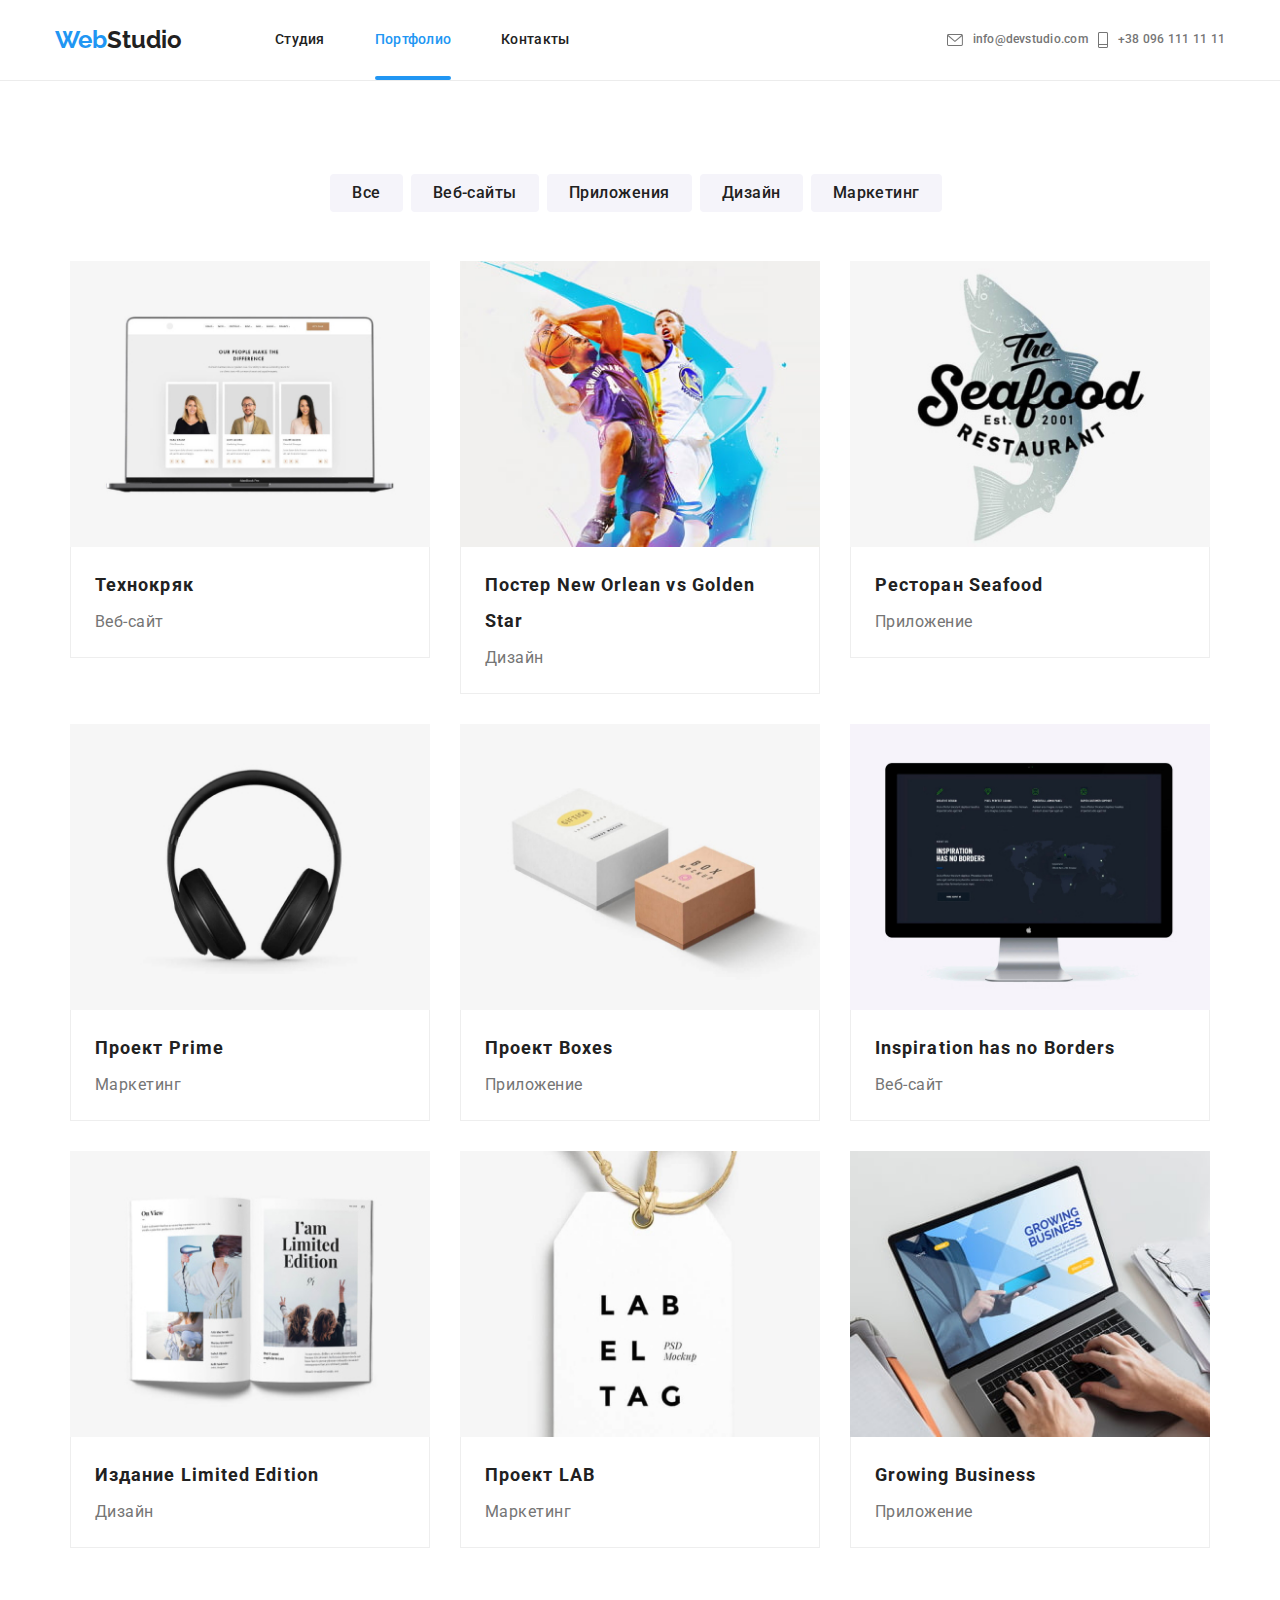
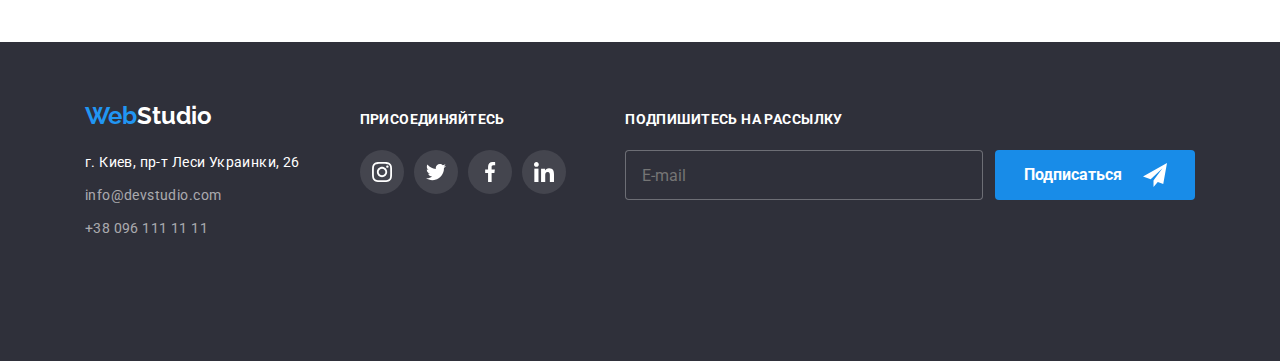
==== commit 519c93a0: "Update portfolio.html" ====
--- a/portfolio.html
+++ b/portfolio.html
@@ -581,32 +581,29 @@
             </li>
           </ul>
         </div>
-
         <div class="footer-newsletter footer-box__item">
-          <div class="footer-newsletter-list">
-            <form class="footer-subscribe">
-              <label for="footer-subscribe" class="footer-slogan-title"
-                >Подпишитесь на рассылку</label
-              >
-              <div class="footer-newsletter-input">
-                <input
-                  type="text"
-                  class="input-footer"
-                  name="footer-subscribe"
-                  id="footer-subscribe"
-                  placeholder="E-mail"
-                />
-                <div class="footer-wrap">
-                  <button type="submit" class="btn-footer">
-                    Подписаться
-                    <svg class="send-icon" width="24" height="24">
-                      <use href="./img/icons.svg#icon-send"></use>
-                    </svg>
-                  </button>
-                </div>
+          <form class="footer-subscribe">
+            <label for="footer-subscribe" class="footer-slogan-title"
+              >Подпишитесь на рассылку</label
+            >
+            <div class="footer-newsletter-input">
+              <input
+                type="text"
+                class="input-footer"
+                name="footer-subscribe"
+                id="footer-subscribe"
+                placeholder="E-mail"
+              />
+              <div class="footer-wrap">
+                <button type="submit" class="btn-footer">
+                  Подписаться
+                  <svg class="send-icon" width="24" height="24">
+                    <use href="./img/icons.svg#icon-send"></use>
+                  </svg>
+                </button>
               </div>
-            </form>
-          </div>
+            </div>
+          </form>
         </div>
       </div>
     </footer>
--- a/css/main.min.css
+++ b/css/main.min.css
@@ -1 +1 @@
-:root{--accent-color: #2196f3;--hero-btn-color: #2196f3;--hero-title-color: #ffffff;--main-title-color: #212121;--main-text-color: #757575;--typical-margin: 30px}p,h1,h2,h3,h4,h5,h6{margin:0}ul,ol{margin:0;padding-left:0}button{cursor:pointer}img{display:block;max-width:100%;height:auto;width:100%}body{font-size:14px;font-family:"Roboto",sans-serif;color:var(--main-title-color)}.container{width:100%;margin:0 auto;padding-left:15px;padding-right:15px}@media screen and (min-width: 480px){.container{width:480px}}@media screen and (min-width: 768px){.container{width:768px}}@media screen and (min-width: 1200px){.container{width:1200px}}.menu-container{width:100%;margin:0 auto;padding-left:15px;padding-right:15px}.title{font-size:36px;font-weight:700;line-height:1.17;letter-spacing:.03em;text-align:center;color:var(--main-title-color)}@media screen and (max-width: 1200px){.title{margin-bottom:30px}}@media screen and (min-width: 1200px){.title{margin-bottom:50px}}.hidden-title{width:1px;height:1px;overflow:hidden;opacity:0;margin:-1px}.now-scroll{overflow:hidden}.visually-hidden{position:absolute;white-space:nowrap;width:1px;height:1px;overflow:hidden;border:0;padding:0;clip:rect(0 0 0 0);clip-path:inset(50%);margin:-1px}.header{border-bottom:1px solid #ececec}.top-header{display:flex;align-items:center;justify-content:space-between;width:100%}@media screen and (max-width: 768px){.top-header{height:60px}}@media screen and (min-width: 768px){.top-header{height:80px}}.navigation{display:flex}@media screen and (max-width: 768px){.navigation{display:none}}@media screen and (min-width: 768px){.navigation{width:294px}}.nav-list{display:flex}@media screen and (min-width: 480px){.nav-list{gap:10px}}@media screen and (min-width: 768px){.nav-list{gap:50px}}.nav-list__link{list-style-type:none;font-family:"Roboto",sans-serif;font-style:normal;font-weight:500;font-size:14px;line-height:1.14;letter-spacing:.02em;color:var(--main-title-color);padding:32px 0;display:flex;position:relative}@media screen and (max-width: 767px){.nav-list__link{padding:22px 0}}@media screen and (min-width: 768px){.nav-list__link{padding:32px 0}}.nav-list__item{list-style-type:none;display:flex}.nav-list__link.current::after{content:"";position:absolute;width:100%;height:4px;background-color:var(--hero-btn-color);border-radius:2px;left:0;bottom:0}.header-contacts{display:flex;max-width:161px;flex-wrap:wrap;gap:10px}@media screen and (max-width: 768px){.header-contacts{display:none}}@media screen and (min-width: 1200px){.header-contacts{max-width:333px;flex-direction:row}}.header-contacts__item{display:flex}.header-contacts__link{font-family:"Roboto",sans-serif;font-style:normal;font-weight:500;font-size:12px;line-height:1.17;letter-spacing:.02em;color:var(--main-text-color);display:flex}.header-contacts__link .link:hover,.header-contacts__link .link:focus{color:var(--accent-color);text-shadow:0px 4px 4px rgba(0,0,0,.25);transition:color 250ms cubic-bezier(0.4, 0, 0.2, 1);transition:text-shadow 250ms cubic-bezier(0.4, 0, 0.2, 1)}.link:hover,.link:focus{color:var(--accent-color);text-shadow:0px 4px 4px rgba(0,0,0,.25);transition:color 250ms cubic-bezier(0.4, 0, 0.2, 1);transition:text-shadow 250ms cubic-bezier(0.4, 0, 0.2, 1)}.contacts-icon{display:flex;align-items:center;justify-content:center;margin-right:10px;fill:currentColor}.top-header-mob-menu{display:flex;align-items:center;width:100%}.menu-open-btn{display:flex;margin-left:auto;border:none;fill:#000;background-color:#fff}.menu-open-btn:hover,.menu-open-btn:focus{fill:var(--accent-color);transition:color 250ms cubic-bezier(0.4, 0, 0.2, 1)}@media(min-width: 768px){.menu-open-btn{display:none}}.menu-close-btn{display:flex;margin-left:auto;border:none;fill:#000;background-color:#fff;margin-bottom:4px}.menu-close-btn:hover,.menu-close-btn:focus{fill:var(--accent-color)}.mob-menu{position:fixed;top:0;left:0;background-color:#fff;z-index:2;width:100vw;height:100vh;padding:10px 0}.mob-menu .menu-container{display:flex;flex-direction:column;justify-content:space-between;height:100%;overflow-y:auto}.mob-menu-nav{list-style-type:none;display:flex;flex-direction:column;margin-left:40px}.mob-menu-nav__link{font-family:"Roboto",sans-serif;font-style:normal;font-weight:500;font-size:40px;line-height:1.18;letter-spacing:.02em;color:var(--main-title-color)}.mob-menu-nav__item:not(:last-child){margin-bottom:32px}.mob-menu-contacts{list-style-type:none;display:flex;flex-direction:column;margin-left:40px;margin-top:40px}.mob-menu-contacts__item:not(:last-child){margin-bottom:20px}.mob-menu-contacts__tel{font-family:"Roboto",sans-serif;font-weight:500;font-size:34px;line-height:1.18;letter-spacing:.02em;margin-top:302px;color:var(--accent-color)}.mob-menu-contacts__mail{font-family:"Roboto",sans-serif;font-weight:500;font-size:24px;line-height:1.17;letter-spacing:.02em;margin-top:32px;color:var(--main-text-color)}.mob-menu-soc{list-style-type:none;margin-top:64px;display:flex;flex-wrap:wrap;margin-left:40px}.mob-menu-soc__item:not(:first-child){padding-left:10px}.mob-menu-soc__link{font-family:"Roboto",sans-serif;font-weight:500;font-size:18px;line-height:1.22;letter-spacing:.02em;color:var(--accent-color);padding-right:10px}.mob-menu-soc__item{margin-bottom:10px;position:relative}.mob-menu-soc__item:not(:last-child)::after{content:"";position:absolute;width:22px;height:0px;right:-11px;bottom:11px;border:1px solid rgba(33,33,33,.2);transform:rotate(90deg)}.logo{font-family:"Raleway",sans-serif;font-style:normal;font-weight:700;font-size:24px;line-height:1.19;color:var(--accent-color);display:flex;align-items:center}@media screen and (min-width: 480px){.logo{margin-right:10px}}@media screen and (min-width: 768px){.logo{margin-right:88px}}@media screen and (min-width: 1200px){.logo{margin-right:93px}}.header-link{display:flex;justify-content:space-around}.logo-text{color:var(--main-title-color)}.logo-footer{color:var(--hero-title-color)}.hero .container{display:flex;width:100%;padding:118px 0}@media screen and (min-width: 1200px){.hero .container{padding:200px 0}}.hero{background-color:#2f303a;background-repeat:no-repeat;background-position:center;background-size:cover;width:100%;height:400px;background-image:linear-gradient(rgba(47, 48, 58, 0.4), rgba(47, 48, 58, 0.4)),url(../img/hero-bg-mobile.jpg)}@media(min-device-pixel-ratio: 2),(min-resolution: 192dpi),(min-resolution: 2dppx){.hero{background-image:linear-gradient(rgba(47, 48, 58, 0.4), rgba(47, 48, 58, 0.4)),url(../img/hero-bg-mob-2x.jpg)}}@media screen and (min-width: 768px){.hero{background-image:linear-gradient(rgba(47, 48, 58, 0.4), rgba(47, 48, 58, 0.4)),url(../img/hero-bg-tablet.jpg)}}@media screen and (min-width: 768px)and (min-device-pixel-ratio: 2),screen and (min-width: 768px)and (min-resolution: 192dpi),screen and (min-width: 768px)and (min-resolution: 2dppx){.hero{background-image:linear-gradient(rgba(47, 48, 58, 0.4), rgba(47, 48, 58, 0.4)),url(../img/hero-bg-tab-2x.jpg)}}@media screen and (min-width: 1200px){.hero{max-width:1600px;height:600px;background-image:linear-gradient(rgba(47, 48, 58, 0.4), rgba(47, 48, 58, 0.4)),url(../img/hero-bg.jpg);margin:0 auto}}@media screen and (min-width: 1200px)and (min-device-pixel-ratio: 2),screen and (min-width: 1200px)and (min-resolution: 192dpi),screen and (min-width: 1200px)and (min-resolution: 2dppx){.hero{background-image:linear-gradient(rgba(47, 48, 58, 0.4), rgba(47, 48, 58, 0.4)),url(../img/hero-bg-2x.jpg)}}.hero-list{display:flex;flex-direction:column;margin:0 auto;flex-wrap:wrap}.hero-list__title{text-transform:uppercase;color:var(--hero-title-color);text-align:center;max-width:360px;height:auto;margin-bottom:var(--typical-margin);font-size:26px;font-weight:900;line-height:1.62;letter-spacing:.06em}@media screen and (min-width: 1200px){.hero-list__title{font-size:44px;font-weight:900;line-height:1.36;letter-spacing:.06em;max-width:696px}}.hero-list__btn{cursor:pointer;font-family:inherit;font-weight:700;font-size:16px;line-height:1.88;letter-spacing:.06em;color:#fff;background-color:var(--hero-btn-color);display:inline-block;padding:10px 32px;margin:0 auto;border:none;border-radius:4px}.hero-list__btn:hover,.hero-list__btn:focus{background:#188ce8;box-shadow:0px 4px 4px rgba(0,0,0,.15);border-radius:4px;transition:background 250ms cubic-bezier(0.4, 0, 0.2, 1);transition:box-shadow 250ms cubic-bezier(0.4, 0, 0.2, 1)}@media screen and (max-width: 1200px){.about{padding:60px 0}}@media screen and (min-width: 1200px){.about{padding:94px 0}}.about-list{list-style-type:none;padding:0;display:flex;flex-wrap:wrap;gap:30px}.about-list .about-content__text{flex-basis:25%}.about-list__item{width:100%}@media screen and (min-width: 768px){.about-list__item{width:calc((100% - 30px)/2)}}@media screen and (min-width: 1200px){.about-list__item{width:calc((100% - 90px)/4)}}.about-list__card{height:120px;display:flex;align-items:center;justify-content:center;background:#f5f4fa;border-radius:4px}.about-content__title{font-size:14px;font-weight:700;line-height:1.14;letter-spacing:.03em;text-transform:uppercase;color:var(--main-title-color);margin-top:30px;margin-bottom:10px;text-align:left}@media screen and (min-width: 480px){.about-content__title{text-align:center}}.about-content__text{font-size:400;font-weight:700;line-height:1.71;letter-spacing:.03em;color:var(--main-text-color);min-width:270px;height:100%}.gallery{display:none}@media screen and (min-width: 1200px){.gallery{display:flex;flex-wrap:wrap;justify-content:center;padding-bottom:94px}}.gallery-list{list-style-type:none;display:flex;flex-wrap:wrap;justify-content:center;gap:30px}.gallery-list__item{position:relative}.gallery-list__label{font-size:14px;font-weight:700;line-height:1.14;letter-spacing:.03em;text-transform:uppercase;display:flex;justify-content:center;text-align:center;color:#fff;position:absolute;bottom:0;left:0;width:100%;height:70px;background-color:rgba(47,48,58,.8);text-align:center;padding:27px 0}.team{display:flex;flex-wrap:wrap;justify-content:center;background-color:#f5f4fa}@media screen and (max-width: 1200px){.team{padding:60px 0}}@media screen and (min-width: 1200px){.team{padding:94px 0}}.team-list{list-style-type:none;display:flex;flex-wrap:wrap;gap:30px}.team-list__item{width:100%;height:auto;background-color:var(--hero-title-color);box-shadow:0px 1px 3px rgba(0,0,0,.12),0px 1px 1px rgba(0,0,0,.14),0px 2px 1px rgba(0,0,0,.2);border-radius:0px 0px 4px 4px}@media screen and (min-width: 768px){.team-list__item{width:calc((100% - 30px)/2)}}@media screen and (min-width: 1200px){.team-list__item{width:calc((100% - 90px)/4)}}.team-list__card{padding-top:var(--typical-margin);padding-bottom:var(--typical-margin)}.team-list__title{font-weight:500;font-size:16px;line-height:1.19;letter-spacing:.03em;text-align:center;color:var(--main-title-color);margin-bottom:10px}.team-list__text{font-weight:400;font-size:16px;line-height:1.19;letter-spacing:.03em;text-align:center;color:var(--main-text-color);margin-bottom:16px}.team-soc{list-style-type:none;display:flex;justify-content:center}.team-soc__item{width:44px;height:44px;margin-right:10px}.team-soc__item:last-child{margin-right:0}.team-soc__link{width:100%;height:100%;background-color:var(--hero-title-color);border-radius:50%;display:flex;align-items:center;justify-content:center;fill:#afb1b8}.team-soc__link:hover,.team-soc__link:focus{background-color:#2196f3;transition:background-color 250ms cubic-bezier(0.4, 0, 0.2, 1)}.team-soc__link:hover .team-soc__icon,.team-soc__link:hover .team-soc__icon,.team-soc__link:focus .team-soc__icon,.team-soc__link:focus .team-soc__icon{fill:#fff;transition:fill 250ms cubic-bezier(0.4, 0, 0.2, 1)}.clients{display:flex;flex-wrap:wrap;justify-content:center}@media screen and (max-width: 1200px){.clients{margin:60px 0}}@media screen and (min-width: 1200px){.clients{margin:94px 0}}.clients-list{list-style-type:none;display:flex;flex-wrap:wrap;justify-content:center;gap:30px}.clients-list__item{width:210px;height:92px;border-radius:4px;outline:1px solid #afb1b8}.clients-list__item:hover,.clients-list__item:focus{outline:1px solid var(--accent-color);transition:outline 250ms cubic-bezier(0.4, 0, 0.2, 1)}@media screen and (min-width: 768px){.clients-list__item{width:calc((100% - 60px)/3)}}@media screen and (min-width: 1200px){.clients-list__item{width:calc((100% - 150px)/6);max-width:170px}}.clients-list__link{width:100%;height:100%;display:flex;align-items:center;justify-content:center;fill:#afb1b8}.clients-list__link:hover,.clients-list__link:focus{fill:var(--accent-color);transition:fill 250ms cubic-bezier(0.4, 0, 0.2, 1)}.section{padding:60px 0}@media screen and (min-width: 1200px){.section{padding:94px 0}}.btn-list{display:flex}@media screen and (max-width: 768px){.btn-list{flex-wrap:wrap}}@media screen and (min-width: 768px){.btn-list{flex-wrap:nowrap;justify-content:center}}.btn-list__top-list{list-style:none;display:flex;flex-direction:row;margin-right:8px}.btn-list__bottom-list{list-style:none;display:flex;flex-direction:row}.btn-list__item{margin-bottom:15px}.btn-list__item:not(:last-child){margin-right:8px}.btn-list__text{font-weight:500;font-size:16px;line-height:1.62;letter-spacing:.03em;text-align:center;cursor:pointer;color:var(--main-title-color);background:#f5f4fa;display:inline-block;border:none;border-radius:4px;padding:6px 22px}.btn-list__text .current:hover .btn-list__text .current:focus{background-color:var(--hero-btn-color);color:var(--hero-title-color)}.btn-list__text:hover,.btn-list__text:focus{background-color:var(--hero-btn-color);color:var(--hero-title-color);box-shadow:0px 3px 1px rgba(0,0,0,.1),0px 1px 2px rgba(0,0,0,.08),0px 2px 2px rgba(0,0,0,.12);transition:background-color 250ms cubic-bezier(0.4, 0, 0.2, 1);transition:color 250ms cubic-bezier(0.4, 0, 0.2, 1);transition:box-shadow 250ms cubic-bezier(0.4, 0, 0.2, 1)}.benefits{list-style-type:none;display:flex;flex-wrap:wrap;justify-content:center;gap:30px}@media screen and (min-width: 480px){.benefits{margin-top:25px}}@media screen and (min-width: 768px){.benefits{margin-top:14px}}@media screen and (min-width: 1200px){.benefits{margin-top:34px}}.benefits-list{max-width:370px;display:flex;flex-direction:column;height:100%}@media screen and (min-width: 768px){.benefits-list{width:calc((100% - 30px)/2)}}@media screen and (min-width: 1200px){.benefits-list{width:calc((100% - 90px)/3)}}.benefits-list:hover .benefits-item__top-text{transform:translateY(0);display:flex}.benefits-item__card{position:relative;overflow:hidden}.benefits-item__top-text{font-size:18px;font-weight:400;line-height:1.56;letter-spacing:.03em;font-family:"Roboto";font-style:normal;position:absolute;top:0;color:var(--hero-title-color);background:rgba(33,150,243,.9);box-shadow:0px 4px 4px rgba(0,0,0,.25);height:100%;line-height:1.5555555556;text-align:left;padding:63px 24px;display:flex;align-items:center;transform:translateY(101%);transition:transform 250ms cubic-bezier(0.4, 0, 0.2, 1)}.benefits-list__link{display:flex;display:inline-block}.benefits-list__link:hover,.benefits-list__link:focus{box-shadow:0px 1px 1px rgba(0,0,0,.12),0px 4px 4px rgba(0,0,0,.06),1px 4px 6px rgba(0,0,0,.16);transition:box-shadow 250ms cubic-bezier(0.4, 0, 0.2, 1)}.benefits-content{padding:20px 24px;border-right:1px solid #eee;border-left:1px solid #eee;border-bottom:1px solid #eee}.benefits-content__title{font-size:18px;font-weight:700;line-height:2;letter-spacing:.06em;color:var(--main-title-color);margin-bottom:4px}.benefits-content__text{font-size:16px;font-weight:400;line-height:1.88;letter-spacing:.03em;color:var(--main-text-color)}.current{color:var(--hero-btn-color)}.footer{background-color:#2f303a;padding:60px 0}.footer-box{flex-wrap:wrap;justify-content:space-around}@media screen and (min-width: 768px){.footer-box{display:flex;flex-wrap:wrap}}@media screen and (min-width: 1200px){.footer-box{display:flex;justify-content:space-around;align-items:baseline}}.footer-logo{display:flex;margin-bottom:20px}@media screen and (min-width: 1200px){.footer-logo{justify-content:start}}.footer-logo-text{margin:0 auto}@media screen and (min-width: 1200px){.footer-logo-text{margin:0}}.address{display:flex;flex-direction:column;margin-left:auto;margin-right:auto}@media screen and (min-width: 1200px){.address{text-align-last:left}}.footer-content{max-width:231px;min-height:81px}.footer-content__list{list-style-type:none}.footer-contacts{display:flex;flex-direction:column;justify-content:center;margin-bottom:60px}.footer-contacts__item{font-style:normal;font-weight:400;font-size:14px;line-height:1.71;letter-spacing:.03em;color:var(--hero-title-color);margin-bottom:9px}.footer-contacts__link{font-style:normal;font-size:14px;line-height:1.71;letter-spacing:.03em;color:rgba(255,255,255,.6);text-align:center}.footer-contacts__link:not(:last-child){padding-bottom:9px}.footer-slogan{display:flex;flex-direction:column;gap:20px;margin-bottom:60px}.footer-slogan-list{list-style-type:none;display:flex;justify-content:center}.footer-slogan-title{font-family:"Roboto";font-style:normal;font-weight:700;font-size:14px;letter-spacing:.03em;text-transform:uppercase;color:#fff;display:flex;justify-content:center}@media screen and (min-width: 1200px){.footer-slogan-title{justify-content:flex-start}}.footer-slogan-item{width:44px;height:44px}.footer-slogan-item:not(:last-child){margin-right:10px}.footer-slogan-link{width:100%;height:100%;background:rgba(255,255,255,.1);border-radius:50%;display:flex;align-items:center;justify-content:center;fill:var(--hero-title-color)}.footer-slogan-link:hover,.footer-slogan-link:focus{background-color:#2196f3;transition:background-color 250ms cubic-bezier(0.4, 0, 0.2, 1)}.footer-newsletter{width:100%;display:flex;flex-direction:column;justify-content:center}@media screen and (min-width: 1200px){.footer-newsletter{width:358px;height:auto;display:flex}}.footer-newsletter-list{display:flex}.footer-subscribe{display:flex;flex-wrap:wrap;justify-content:center;gap:20px}@media screen and (min-width: 768px){.footer-subscribe{width:450px;margin-left:auto;margin-right:auto}}@media screen and (min-width: 1200px){.footer-subscribe{justify-content:flex-start}}.footer-newsletter-input{display:flex}@media screen and (max-width: 1200px){.footer-newsletter-input{flex-wrap:wrap;gap:20px;justify-content:center}}@media screen and (min-width: 1200px){.footer-newsletter-input{flex-wrap:nowrap;justify-content:flex-start;gap:12px}}.input-footer{width:100%;height:50px;border:1px solid rgba(255,255,255,.3);border-radius:4px;background-color:#2f303a;font-family:"Roboto",sans-serif;font-style:normal;font-weight:400;font-size:16px;line-height:1.25;color:rgba(255,255,255,.6);display:flex;padding-left:16px}@media screen and (min-width: 1200px){.input-footer{max-width:358px}}@media screen and (min-width: 480px){.input-footer{width:450px}}.footer-wrap{display:flex;position:relative}.btn-footer{display:flex;background-color:#188ce8;color:#fff;width:200px;height:50px;font-weight:700;font-size:16px;line-height:1.88;padding:10px 10px 10px 29px;border:none;border-radius:4px}.send-icon{position:absolute;right:28px;top:50%;transform:translateY(-50%);fill:#fff}.backdrop{width:100vw;height:100vh;background-color:rgba(0,0,0,.2);position:fixed;top:0;transition:opacity 300ms,visibility 300ms}.modal{width:450px;height:609px;background-color:#fff;border-radius:4px;position:absolute;top:50%;left:50%;transform:translate(-50%, -50%) scale(1);transition:transform 300ms;padding:40px}.backdrop.is-hidden .modal{transform:translate(-50%, -50%) scale(0);opacity:0}@media screen and (max-width: 480px){.modal{width:100%}}@media screen and (min-width: 1200px){.modal{width:528px}}.modal-close-btn{position:absolute;right:8px;top:8px;border:none;background-color:inherit}.modal-close-icon{width:30px;height:30px;background-color:#fff;border:1px solid rgba(0,0,0,.1);border-radius:50%;display:flex;align-items:center;justify-content:center;padding:6px}.modal-close-icon:hover,.modal-close-icon:focus{fill:#2196f3;transition:background-color 250ms cubic-bezier(0.4, 0, 0.2, 1)}.is-hidden{visibility:hidden;opacity:0;pointer-events:none}.no-scroll{overflow:hidden}.form-title{font-size:20px;font-weight:700;line-height:1.15;letter-spacing:.03em;text-align:center;margin-bottom:12px}.form-group{display:flex;flex-direction:column;width:100%;margin-bottom:10px}.form-label{margin-bottom:4px;font-weight:400;font-size:12px;line-height:1.16;letter-spacing:.01em;color:#757575}.form-input{width:100%;height:40px;border:1px solid rgba(33,33,33,.2);border-radius:4px;padding-left:42px}.form-input:focus{border:1px solid #2196f3;border-radius:4px}.form-group input::placeholder{font-size:14px;font-weight:400;line-height:1.14;letter-spacing:.01em;color:rgba(117,117,117,.5)}.input-wrap{position:relative;outline:none}.modal-icon{position:absolute;left:12px;top:50%;transform:translateY(-50%)}.form-input:focus+.modal-icon{fill:var(--accent-color)}.form-area{margin-bottom:20px}textarea{width:100%;height:120px;border:1px solid rgba(33,33,33,.2);border-radius:4px;resize:none;padding:12px 16px}.form-text:focus{border:1px solid #2196f3;border-radius:4px}.form-check{display:block;margin-bottom:30px;display:flex;align-items:center;justify-content:center}.input-check{width:16px;height:15px}.check-text{font-weight:400;font-size:12px;line-height:1.17;letter-spacing:.03em;color:var(--main-text-color);box-sizing:border-box;display:flex}@media screen and (min-width: 1200px){.check-text{font-weight:400;font-size:14px;line-height:1.71;letter-spacing:.03em}}.check-text::before{content:"";display:flex;width:16px;height:15px;border:2px solid #212121;border-radius:3px;margin-right:8.38px}.input-check:checked+.check-text::before{background-color:var(--accent-color);background-image:url(../img/checked.svg);border:none;background-repeat:no-repeat;background-position:center}.input-check:focus+.check-text::before::before{border-color:var(--accent-color)}.check-terms{font-weight:400;font-size:12px;line-height:1.17;letter-spacing:.03em;text-decoration-line:underline;color:var(--accent-color);margin-left:4px}@media screen and (min-width: 1200px){.check-terms{font-weight:400;font-size:14px;line-height:1.71;letter-spacing:.03em}}.btn-modal{background-color:#188ce8;color:#fff;width:200px;height:50px;font-weight:700;font-size:16px;line-height:1.88;letter-spacing:.06em;display:inline-block;padding:10px 55px;margin:0 auto;border:none;border-radius:4px;display:flex;justify-content:center}.btn-modal:hover,.btn-modal:focus{box-shadow:0px 4px 4px rgba(0,0,0,.25)}/*# sourceMappingURL=main.min.css.map */+:root{--accent-color: #2196f3;--hero-btn-color: #2196f3;--hero-title-color: #ffffff;--main-title-color: #212121;--main-text-color: #757575;--typical-margin: 30px}p,h1,h2,h3,h4,h5,h6{margin:0}ul,ol{margin:0;padding-left:0}button{cursor:pointer}img{display:block;max-width:100%;height:auto;width:100%}body{font-size:14px;font-family:"Roboto",sans-serif;color:var(--main-title-color)}.container{width:100%;margin:0 auto;padding-left:15px;padding-right:15px}@media screen and (min-width: 480px){.container{width:480px}}@media screen and (min-width: 768px){.container{width:768px}}@media screen and (min-width: 1200px){.container{width:1200px}}.menu-container{width:100%;margin:0 auto;padding-left:15px;padding-right:15px}.title{font-size:36px;font-weight:700;line-height:1.17;letter-spacing:.03em;text-align:center;color:var(--main-title-color)}@media screen and (max-width: 1200px){.title{margin-bottom:30px}}@media screen and (min-width: 1200px){.title{margin-bottom:50px}}.hidden-title{width:1px;height:1px;overflow:hidden;opacity:0;margin:-1px}.now-scroll{overflow:hidden}.visually-hidden{position:absolute;white-space:nowrap;width:1px;height:1px;overflow:hidden;border:0;padding:0;clip:rect(0 0 0 0);clip-path:inset(50%);margin:-1px}.header{border-bottom:1px solid #ececec}.top-header{display:flex;align-items:center;justify-content:space-between;width:100%}@media screen and (max-width: 768px){.top-header{height:60px}}@media screen and (min-width: 768px){.top-header{height:80px}}.navigation{display:flex}@media screen and (max-width: 768px){.navigation{display:none}}@media screen and (min-width: 768px){.navigation{width:294px}}.nav-list{display:flex}@media screen and (min-width: 480px){.nav-list{gap:10px}}@media screen and (min-width: 768px){.nav-list{gap:50px}}.nav-list__link{list-style-type:none;font-family:"Roboto",sans-serif;font-style:normal;font-weight:500;font-size:14px;line-height:1.14;letter-spacing:.02em;color:var(--main-title-color);padding:32px 0;display:flex;position:relative}@media screen and (max-width: 767px){.nav-list__link{padding:22px 0}}@media screen and (min-width: 768px){.nav-list__link{padding:32px 0}}.nav-list__item{list-style-type:none;display:flex}.nav-list__link.current::after{content:"";position:absolute;width:100%;height:4px;background-color:var(--hero-btn-color);border-radius:2px;left:0;bottom:0}.header-contacts{display:flex;max-width:161px;flex-wrap:wrap;gap:10px}@media screen and (max-width: 768px){.header-contacts{display:none}}@media screen and (min-width: 1200px){.header-contacts{max-width:333px;flex-direction:row}}.header-contacts__item{display:flex}.header-contacts__link{font-family:"Roboto",sans-serif;font-style:normal;font-weight:500;font-size:12px;line-height:1.17;letter-spacing:.02em;color:var(--main-text-color);display:flex}.header-contacts__link .link:hover,.header-contacts__link .link:focus{color:var(--accent-color);text-shadow:0px 4px 4px rgba(0,0,0,.25);transition:color 250ms cubic-bezier(0.4, 0, 0.2, 1);transition:text-shadow 250ms cubic-bezier(0.4, 0, 0.2, 1)}.link:hover,.link:focus{color:var(--accent-color);text-shadow:0px 4px 4px rgba(0,0,0,.25);transition:color 250ms cubic-bezier(0.4, 0, 0.2, 1);transition:text-shadow 250ms cubic-bezier(0.4, 0, 0.2, 1)}.contacts-icon{display:flex;align-items:center;justify-content:center;margin-right:10px;fill:currentColor}.top-header-mob-menu{display:flex;align-items:center;width:100%}.menu-open-btn{display:flex;margin-left:auto;border:none;fill:#000;background-color:#fff}.menu-open-btn:hover,.menu-open-btn:focus{fill:var(--accent-color);transition:color 250ms cubic-bezier(0.4, 0, 0.2, 1)}@media(min-width: 768px){.menu-open-btn{display:none}}.menu-close-btn{display:flex;margin-left:auto;border:none;fill:#000;background-color:#fff;margin-bottom:4px}.menu-close-btn:hover,.menu-close-btn:focus{fill:var(--accent-color)}.mob-menu{position:fixed;top:0;left:0;background-color:#fff;z-index:2;width:100vw;height:100vh;padding:10px 0}.mob-menu .menu-container{display:flex;flex-direction:column;justify-content:space-between;height:100%;overflow-y:auto}.mob-menu-nav{list-style-type:none;display:flex;flex-direction:column;margin-left:40px}.mob-menu-nav__link{font-family:"Roboto",sans-serif;font-style:normal;font-weight:500;font-size:40px;line-height:1.18;letter-spacing:.02em;color:var(--main-title-color)}.mob-menu-nav__item:not(:last-child){margin-bottom:32px}.mob-menu-contacts{list-style-type:none;display:flex;flex-direction:column;margin-left:40px;margin-top:40px}.mob-menu-contacts__item:not(:last-child){margin-bottom:20px}.mob-menu-contacts__tel{font-family:"Roboto",sans-serif;font-weight:500;font-size:34px;line-height:1.18;letter-spacing:.02em;margin-top:302px;color:var(--accent-color)}.mob-menu-contacts__mail{font-family:"Roboto",sans-serif;font-weight:500;font-size:24px;line-height:1.17;letter-spacing:.02em;margin-top:32px;color:var(--main-text-color)}.mob-menu-soc{list-style-type:none;margin-top:64px;display:flex;flex-wrap:wrap;margin-left:40px}.mob-menu-soc__item:not(:first-child){padding-left:10px}.mob-menu-soc__link{font-family:"Roboto",sans-serif;font-weight:500;font-size:18px;line-height:1.22;letter-spacing:.02em;color:var(--accent-color);padding-right:10px}.mob-menu-soc__item{margin-bottom:10px;position:relative}.mob-menu-soc__item:not(:last-child)::after{content:"";position:absolute;width:22px;height:0px;right:-11px;bottom:11px;border:1px solid rgba(33,33,33,.2);transform:rotate(90deg)}.logo{font-family:"Raleway",sans-serif;font-style:normal;font-weight:700;font-size:24px;line-height:1.19;color:var(--accent-color);display:flex;align-items:center}@media screen and (min-width: 480px){.logo{margin-right:10px}}@media screen and (min-width: 768px){.logo{margin-right:88px}}@media screen and (min-width: 1200px){.logo{margin-right:93px}}.header-link{display:flex;justify-content:space-around}.logo-text{color:var(--main-title-color)}.logo-footer{color:var(--hero-title-color)}.hero .container{display:flex;width:100%;padding:118px 0}@media screen and (min-width: 1200px){.hero .container{padding:200px 0}}.hero{background-color:#2f303a;background-repeat:no-repeat;background-position:center;background-size:cover;width:100%;height:400px;background-image:linear-gradient(rgba(47, 48, 58, 0.4), rgba(47, 48, 58, 0.4)),url(../img/hero-bg-mobile.jpg)}@media(min-device-pixel-ratio: 2),(min-resolution: 192dpi),(min-resolution: 2dppx){.hero{background-image:linear-gradient(rgba(47, 48, 58, 0.4), rgba(47, 48, 58, 0.4)),url(../img/hero-bg-mob-2x.jpg)}}@media screen and (min-width: 768px){.hero{background-image:linear-gradient(rgba(47, 48, 58, 0.4), rgba(47, 48, 58, 0.4)),url(../img/hero-bg-tablet.jpg)}}@media screen and (min-width: 768px)and (min-device-pixel-ratio: 2),screen and (min-width: 768px)and (min-resolution: 192dpi),screen and (min-width: 768px)and (min-resolution: 2dppx){.hero{background-image:linear-gradient(rgba(47, 48, 58, 0.4), rgba(47, 48, 58, 0.4)),url(../img/hero-bg-tab-2x.jpg)}}@media screen and (min-width: 1200px){.hero{max-width:1600px;height:600px;background-image:linear-gradient(rgba(47, 48, 58, 0.4), rgba(47, 48, 58, 0.4)),url(../img/hero-bg.jpg);margin:0 auto}}@media screen and (min-width: 1200px)and (min-device-pixel-ratio: 2),screen and (min-width: 1200px)and (min-resolution: 192dpi),screen and (min-width: 1200px)and (min-resolution: 2dppx){.hero{background-image:linear-gradient(rgba(47, 48, 58, 0.4), rgba(47, 48, 58, 0.4)),url(../img/hero-bg-2x.jpg)}}.hero-list{display:flex;flex-direction:column;margin:0 auto;flex-wrap:wrap}.hero-list__title{text-transform:uppercase;color:var(--hero-title-color);text-align:center;max-width:360px;height:auto;margin-bottom:var(--typical-margin);font-size:26px;font-weight:900;line-height:1.62;letter-spacing:.06em}@media screen and (min-width: 1200px){.hero-list__title{font-size:44px;font-weight:900;line-height:1.36;letter-spacing:.06em;max-width:696px}}.hero-list__btn{cursor:pointer;font-family:inherit;font-weight:700;font-size:16px;line-height:1.88;letter-spacing:.06em;color:#fff;background-color:var(--hero-btn-color);display:inline-block;padding:10px 32px;margin:0 auto;border:none;border-radius:4px}.hero-list__btn:hover,.hero-list__btn:focus{background:#188ce8;box-shadow:0px 4px 4px rgba(0,0,0,.15);border-radius:4px;transition:background 250ms cubic-bezier(0.4, 0, 0.2, 1);transition:box-shadow 250ms cubic-bezier(0.4, 0, 0.2, 1)}@media screen and (max-width: 1200px){.about{padding:60px 0}}@media screen and (min-width: 1200px){.about{padding:94px 0}}.about-list{list-style-type:none;padding:0;display:flex;flex-wrap:wrap;gap:30px}.about-list .about-content__text{flex-basis:25%}.about-list__item{width:100%}@media screen and (min-width: 768px){.about-list__item{width:calc((100% - 30px)/2)}}@media screen and (min-width: 1200px){.about-list__item{width:calc((100% - 90px)/4)}}.about-list__card{height:120px;display:flex;align-items:center;justify-content:center;background:#f5f4fa;border-radius:4px}.about-content__title{font-size:14px;font-weight:700;line-height:1.14;letter-spacing:.03em;text-transform:uppercase;color:var(--main-title-color);margin-top:30px;margin-bottom:10px;text-align:left}@media screen and (min-width: 480px){.about-content__title{text-align:center}}.about-content__text{font-size:400;font-weight:700;line-height:1.71;letter-spacing:.03em;color:var(--main-text-color);min-width:270px;height:100%}.gallery{display:none}@media screen and (min-width: 1200px){.gallery{display:flex;flex-wrap:wrap;justify-content:center;padding-bottom:94px}}.gallery-list{list-style-type:none;display:flex;flex-wrap:wrap;justify-content:center;gap:30px}.gallery-list__item{position:relative}.gallery-list__label{font-size:14px;font-weight:700;line-height:1.14;letter-spacing:.03em;text-transform:uppercase;display:flex;justify-content:center;text-align:center;color:#fff;position:absolute;bottom:0;left:0;width:100%;height:70px;background-color:rgba(47,48,58,.8);text-align:center;padding:27px 0}.team{display:flex;flex-wrap:wrap;justify-content:center;background-color:#f5f4fa}@media screen and (max-width: 1200px){.team{padding:60px 0}}@media screen and (min-width: 1200px){.team{padding:94px 0}}.team-list{list-style-type:none;display:flex;flex-wrap:wrap;gap:30px}.team-list__item{width:100%;height:auto;background-color:var(--hero-title-color);box-shadow:0px 1px 3px rgba(0,0,0,.12),0px 1px 1px rgba(0,0,0,.14),0px 2px 1px rgba(0,0,0,.2);border-radius:0px 0px 4px 4px}@media screen and (min-width: 768px){.team-list__item{width:calc((100% - 30px)/2)}}@media screen and (min-width: 1200px){.team-list__item{width:calc((100% - 90px)/4)}}.team-list__card{padding-top:var(--typical-margin);padding-bottom:var(--typical-margin)}.team-list__title{font-weight:500;font-size:16px;line-height:1.19;letter-spacing:.03em;text-align:center;color:var(--main-title-color);margin-bottom:10px}.team-list__text{font-weight:400;font-size:16px;line-height:1.19;letter-spacing:.03em;text-align:center;color:var(--main-text-color);margin-bottom:16px}.team-soc{list-style-type:none;display:flex;justify-content:center}.team-soc__item{width:44px;height:44px;margin-right:10px}.team-soc__item:last-child{margin-right:0}.team-soc__link{width:100%;height:100%;background-color:var(--hero-title-color);border-radius:50%;display:flex;align-items:center;justify-content:center;fill:#afb1b8}.team-soc__link:hover,.team-soc__link:focus{background-color:#2196f3;transition:background-color 250ms cubic-bezier(0.4, 0, 0.2, 1)}.team-soc__link:hover .team-soc__icon,.team-soc__link:hover .team-soc__icon,.team-soc__link:focus .team-soc__icon,.team-soc__link:focus .team-soc__icon{fill:#fff;transition:fill 250ms cubic-bezier(0.4, 0, 0.2, 1)}.clients{display:flex;flex-wrap:wrap;justify-content:center}@media screen and (max-width: 1200px){.clients{margin:60px 0}}@media screen and (min-width: 1200px){.clients{margin:94px 0}}.clients-list{list-style-type:none;display:flex;flex-wrap:wrap;justify-content:center;gap:30px}.clients-list__item{width:210px;height:92px;border-radius:4px;outline:1px solid #afb1b8}.clients-list__item:hover,.clients-list__item:focus{outline:1px solid var(--accent-color);transition:outline 250ms cubic-bezier(0.4, 0, 0.2, 1)}@media screen and (min-width: 768px){.clients-list__item{width:calc((100% - 60px)/3)}}@media screen and (min-width: 1200px){.clients-list__item{width:calc((100% - 150px)/6);max-width:170px}}.clients-list__link{width:100%;height:100%;display:flex;align-items:center;justify-content:center;fill:#afb1b8}.clients-list__link:hover,.clients-list__link:focus{fill:var(--accent-color);transition:fill 250ms cubic-bezier(0.4, 0, 0.2, 1)}.section{padding:60px 0}@media screen and (min-width: 1200px){.section{padding:94px 0}}.btn-list{display:flex}@media screen and (max-width: 768px){.btn-list{flex-wrap:wrap}}@media screen and (min-width: 768px){.btn-list{flex-wrap:nowrap;justify-content:center}}.btn-list__top-list{list-style:none;display:flex;flex-direction:row;margin-right:8px}.btn-list__bottom-list{list-style:none;display:flex;flex-direction:row}.btn-list__item{margin-bottom:15px}.btn-list__item:not(:last-child){margin-right:8px}.btn-list__text{font-weight:500;font-size:16px;line-height:1.62;letter-spacing:.03em;text-align:center;cursor:pointer;color:var(--main-title-color);background:#f5f4fa;display:inline-block;border:none;border-radius:4px;padding:6px 22px}.btn-list__text .current:hover .btn-list__text .current:focus{background-color:var(--hero-btn-color);color:var(--hero-title-color)}.btn-list__text:hover,.btn-list__text:focus{background-color:var(--hero-btn-color);color:var(--hero-title-color);box-shadow:0px 3px 1px rgba(0,0,0,.1),0px 1px 2px rgba(0,0,0,.08),0px 2px 2px rgba(0,0,0,.12);transition:background-color 250ms cubic-bezier(0.4, 0, 0.2, 1);transition:color 250ms cubic-bezier(0.4, 0, 0.2, 1);transition:box-shadow 250ms cubic-bezier(0.4, 0, 0.2, 1)}.benefits{list-style-type:none;display:flex;flex-wrap:wrap;justify-content:center;gap:30px}@media screen and (min-width: 480px){.benefits{margin-top:25px}}@media screen and (min-width: 768px){.benefits{margin-top:14px}}@media screen and (min-width: 1200px){.benefits{margin-top:34px}}.benefits-list{max-width:370px;display:flex;flex-direction:column;height:100%}@media screen and (min-width: 768px){.benefits-list{width:calc((100% - 30px)/2)}}@media screen and (min-width: 1200px){.benefits-list{width:calc((100% - 90px)/3)}}.benefits-list:hover .benefits-item__top-text{transform:translateY(0);display:flex}.benefits-item__card{position:relative;overflow:hidden}.benefits-item__top-text{font-size:18px;font-weight:400;line-height:1.56;letter-spacing:.03em;font-family:"Roboto";font-style:normal;position:absolute;top:0;color:var(--hero-title-color);background:rgba(33,150,243,.9);box-shadow:0px 4px 4px rgba(0,0,0,.25);height:100%;line-height:1.5555555556;text-align:left;padding:63px 24px;display:flex;align-items:center;transform:translateY(101%);transition:transform 250ms cubic-bezier(0.4, 0, 0.2, 1)}.benefits-list__link{display:flex;display:inline-block}.benefits-list__link:hover,.benefits-list__link:focus{box-shadow:0px 1px 1px rgba(0,0,0,.12),0px 4px 4px rgba(0,0,0,.06),1px 4px 6px rgba(0,0,0,.16);transition:box-shadow 250ms cubic-bezier(0.4, 0, 0.2, 1)}.benefits-content{padding:20px 24px;border-right:1px solid #eee;border-left:1px solid #eee;border-bottom:1px solid #eee}.benefits-content__title{font-size:18px;font-weight:700;line-height:2;letter-spacing:.06em;color:var(--main-title-color);margin-bottom:4px}.benefits-content__text{font-size:16px;font-weight:400;line-height:1.88;letter-spacing:.03em;color:var(--main-text-color)}.current{color:var(--hero-btn-color)}.footer{background-color:#2f303a;padding:60px 0;display:flex;justify-content:space-around}.footer-box{flex-wrap:wrap;display:flex;justify-content:space-around}@media screen and (min-width: 768px){.footer-box{flex-wrap:wrap}}@media screen and (min-width: 1200px){.footer-box{flex-wrap:nowrap;align-items:baseline}}.footer-logo{display:flex;margin-bottom:20px}@media screen and (min-width: 1200px){.footer-logo{justify-content:start}}.footer-logo-text{margin:0 auto}@media screen and (min-width: 1200px){.footer-logo-text{margin:0}}.address{display:flex;flex-direction:column;margin-left:auto;margin-right:auto}@media screen and (min-width: 1200px){.address{text-align-last:left}}.footer-content{max-width:231px;min-height:81px}.footer-content__list{list-style-type:none}.footer-contacts{display:flex;flex-direction:column;justify-content:center;margin-bottom:60px}.footer-contacts__item{font-style:normal;font-weight:400;font-size:14px;line-height:1.71;letter-spacing:.03em;color:var(--hero-title-color);margin-bottom:9px}.footer-contacts__link{font-style:normal;font-size:14px;line-height:1.71;letter-spacing:.03em;color:rgba(255,255,255,.6);text-align:center}.footer-contacts__link:not(:last-child){padding-bottom:9px}.footer-slogan{display:flex;flex-direction:column;gap:20px;margin-bottom:60px}.footer-slogan-list{list-style-type:none;display:flex;justify-content:center}.footer-slogan-title{font-family:"Roboto";font-style:normal;font-weight:700;font-size:14px;letter-spacing:.03em;text-transform:uppercase;color:#fff;display:flex;justify-content:center}@media screen and (min-width: 1200px){.footer-slogan-title{justify-content:flex-start}}.footer-slogan-item{width:44px;height:44px}.footer-slogan-item:not(:last-child){margin-right:10px}.footer-slogan-link{width:100%;height:100%;background:rgba(255,255,255,.1);border-radius:50%;display:flex;align-items:center;justify-content:center;fill:var(--hero-title-color)}.footer-slogan-link:hover,.footer-slogan-link:focus{background-color:#2196f3;transition:background-color 250ms cubic-bezier(0.4, 0, 0.2, 1)}.footer-newsletter{width:100%;display:flex;flex-direction:column;justify-content:center}@media screen and (min-width: 1200px){.footer-newsletter{width:570px;justify-content:space-around}}.footer-newsletter-list{display:flex}.footer-subscribe{display:flex;flex-wrap:wrap;justify-content:center;gap:20px}@media screen and (min-width: 768px){.footer-subscribe{width:450px;margin-left:auto;margin-right:auto}}@media screen and (min-width: 1200px){.footer-subscribe{width:570px;justify-content:flex-start}}.footer-newsletter-input{display:flex}@media screen and (max-width: 1200px){.footer-newsletter-input{flex-wrap:wrap;gap:20px;justify-content:center}}@media screen and (min-width: 1200px){.footer-newsletter-input{flex-wrap:nowrap;justify-content:flex-start;gap:12px}}.input-footer{width:100%;height:50px;border:1px solid rgba(255,255,255,.3);border-radius:4px;background-color:#2f303a;font-family:"Roboto",sans-serif;font-style:normal;font-weight:400;font-size:16px;line-height:1.25;color:rgba(255,255,255,.6);display:flex;padding-left:16px}@media screen and (min-width: 1200px){.input-footer{max-width:358px}}@media screen and (min-width: 480px){.input-footer{width:450px}}.footer-wrap{display:flex;position:relative}.btn-footer{display:flex;background-color:#188ce8;color:#fff;width:200px;height:50px;font-weight:700;font-size:16px;line-height:1.88;padding:10px 10px 10px 29px;border:none;border-radius:4px}.send-icon{position:absolute;right:28px;top:50%;transform:translateY(-50%);fill:#fff}.backdrop{width:100vw;height:100vh;background-color:rgba(0,0,0,.2);position:fixed;top:0;transition:opacity 300ms,visibility 300ms}.modal{width:450px;height:609px;background-color:#fff;border-radius:4px;position:absolute;top:50%;left:50%;transform:translate(-50%, -50%) scale(1);transition:transform 300ms;padding:40px}.backdrop.is-hidden .modal{transform:translate(-50%, -50%) scale(0);opacity:0}@media screen and (max-width: 480px){.modal{width:100%}}@media screen and (min-width: 1200px){.modal{width:528px}}.modal-close-btn{position:absolute;right:8px;top:8px;border:none;background-color:inherit}.modal-close-icon{width:30px;height:30px;background-color:#fff;border:1px solid rgba(0,0,0,.1);border-radius:50%;display:flex;align-items:center;justify-content:center;padding:6px}.modal-close-icon:hover,.modal-close-icon:focus{fill:#2196f3;transition:background-color 250ms cubic-bezier(0.4, 0, 0.2, 1)}.is-hidden{visibility:hidden;opacity:0;pointer-events:none}.no-scroll{overflow:hidden}.form-title{font-size:20px;font-weight:700;line-height:1.15;letter-spacing:.03em;text-align:center;margin-bottom:12px}.form-group{display:flex;flex-direction:column;width:100%;margin-bottom:10px}.form-label{margin-bottom:4px;font-weight:400;font-size:12px;line-height:1.16;letter-spacing:.01em;color:#757575}.form-input{width:100%;height:40px;border:1px solid rgba(33,33,33,.2);border-radius:4px;padding-left:42px}.form-input:focus{border:1px solid #2196f3;border-radius:4px}.form-group input::placeholder{font-size:14px;font-weight:400;line-height:1.14;letter-spacing:.01em;color:rgba(117,117,117,.5)}.input-wrap{position:relative;outline:none}.modal-icon{position:absolute;left:12px;top:50%;transform:translateY(-50%)}.form-input:focus+.modal-icon{fill:var(--accent-color)}.form-area{margin-bottom:20px}textarea{width:100%;height:120px;border:1px solid rgba(33,33,33,.2);border-radius:4px;resize:none;padding:12px 16px}.form-text:focus{border:1px solid #2196f3;border-radius:4px}.form-check{display:block;margin-bottom:30px;display:flex;align-items:center;justify-content:center}.input-check{width:16px;height:15px}.check-text{font-weight:400;font-size:12px;line-height:1.17;letter-spacing:.03em;color:var(--main-text-color);box-sizing:border-box;display:flex}@media screen and (min-width: 1200px){.check-text{font-weight:400;font-size:14px;line-height:1.71;letter-spacing:.03em}}.check-text::before{content:"";display:flex;width:16px;height:15px;border:2px solid #212121;border-radius:3px;margin-right:8.38px}.input-check:checked+.check-text::before{background-color:var(--accent-color);background-image:url(../img/checked.svg);border:none;background-repeat:no-repeat;background-position:center}.input-check:focus+.check-text::before::before{border-color:var(--accent-color)}.check-terms{font-weight:400;font-size:12px;line-height:1.17;letter-spacing:.03em;text-decoration-line:underline;color:var(--accent-color);margin-left:4px}@media screen and (min-width: 1200px){.check-terms{font-weight:400;font-size:14px;line-height:1.71;letter-spacing:.03em}}.btn-modal{background-color:#188ce8;color:#fff;width:200px;height:50px;font-weight:700;font-size:16px;line-height:1.88;letter-spacing:.06em;display:inline-block;padding:10px 55px;margin:0 auto;border:none;border-radius:4px;display:flex;justify-content:center}.btn-modal:hover,.btn-modal:focus{box-shadow:0px 4px 4px rgba(0,0,0,.25)}/*# sourceMappingURL=main.min.css.map */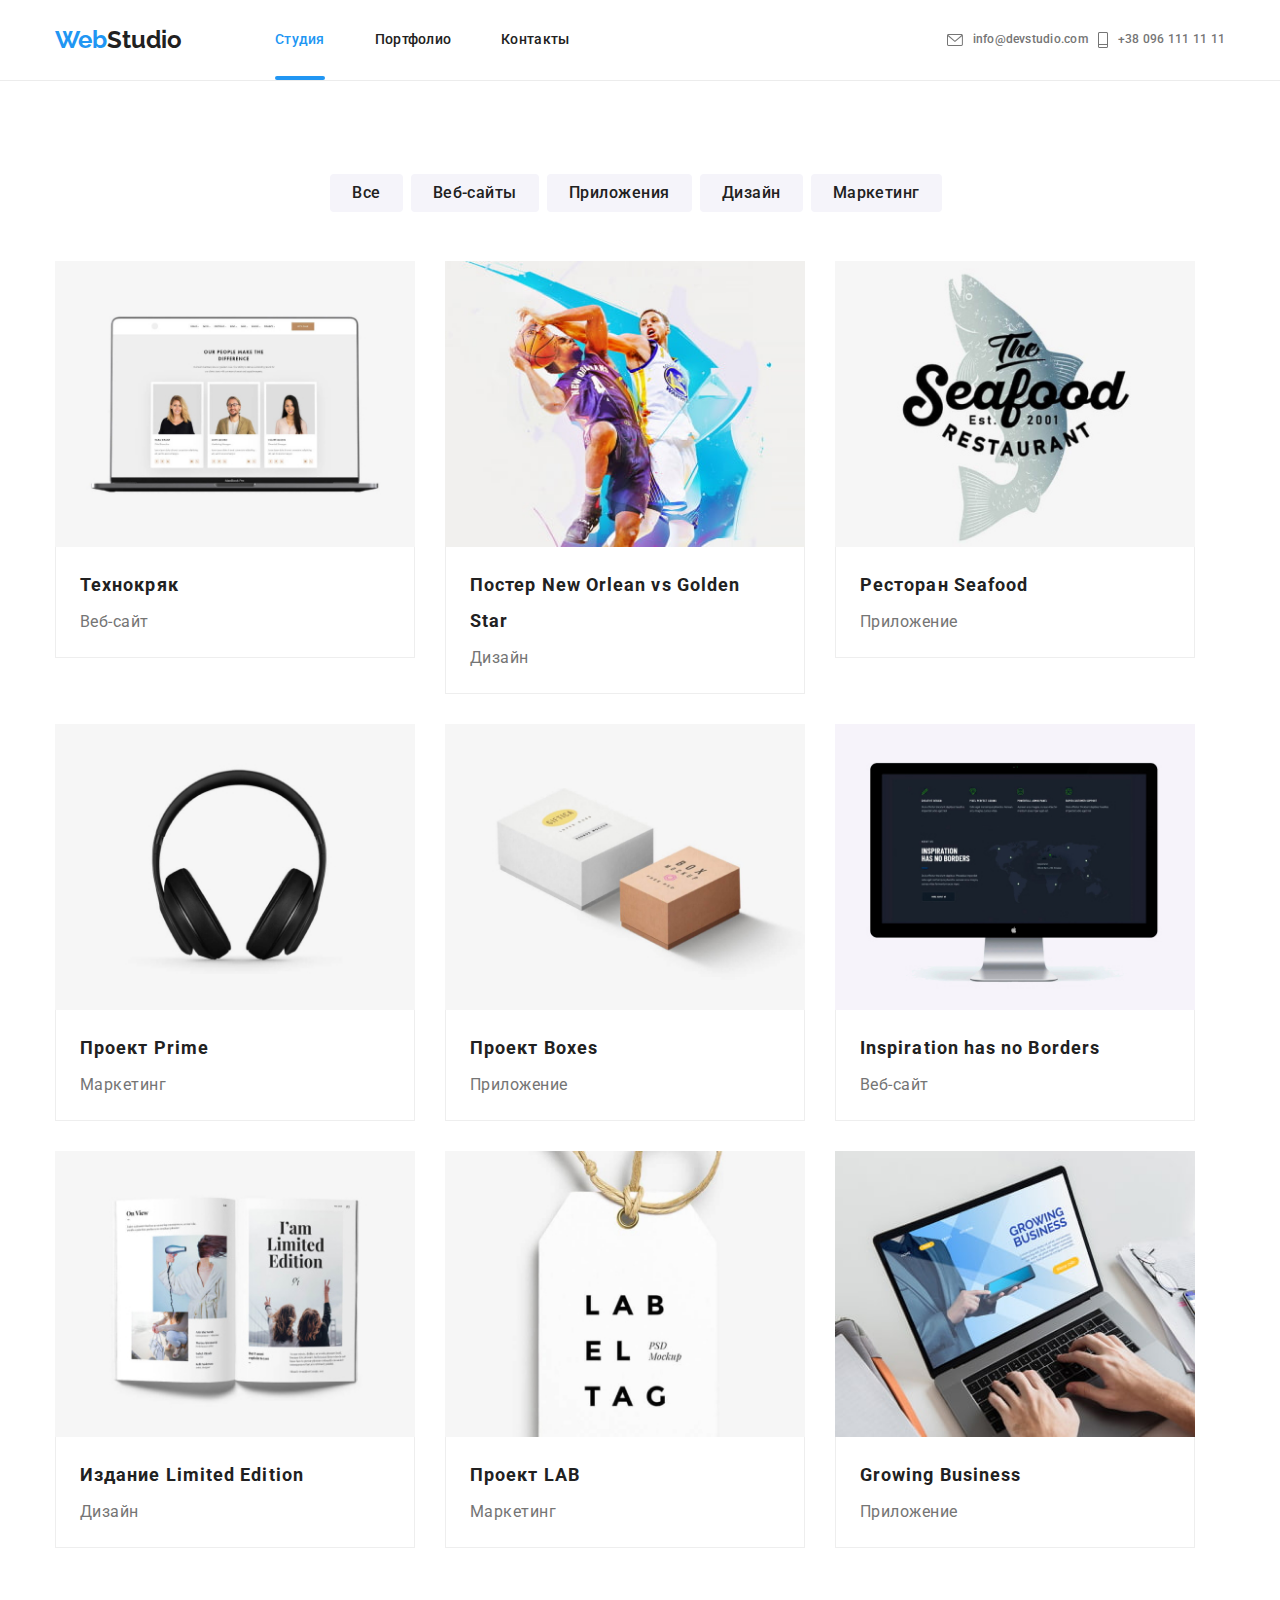
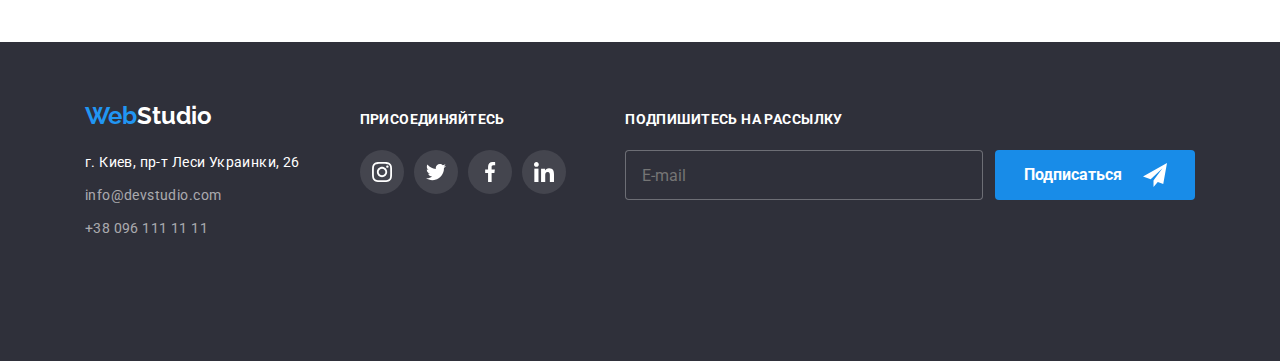
==== commit 8576eb99: "Update portfolio.html" ====
--- a/portfolio.html
+++ b/portfolio.html
@@ -25,50 +25,120 @@
   <body>
     <header class="header">
       <div class="container">
-        <div class="top-header">
-          <!-- /* ------------WebStudio------------ */ -->
-          <nav class="header-link">
-            <a href="./index.html" class="logo" lang="en"
-              >Web<span class="logo-text">Studio</span></a
-            >
-            <!-- /* ------------navigation------------ */ -->
-            <div class="navigation">
-              <ul class="nav-list">
-                <li class="nav-list__item">
-                  <a href="./index.html" class="nav-list__link link">Студия</a>
-                </li>
-                <li class="nav-list__item">
-                  <a href="./portfolio.html" class="nav-list__link link current"
+        <div class="top-header-mob-menu">
+          <div class="top-header">
+            <!-- /* ------------WebStudio------------ */ -->
+            <nav class="header-link">
+              <a href="./index.html" class="logo" lang="en"
+                >Web<span class="logo-text">Studio</span></a
+              >
+              <!-- /* ------------navigation------------ */ -->
+              <div class="navigation">
+                <ul class="nav-list">
+                  <li class="nav-list__item">
+                    <a href="./index.html" class="nav-list__link link current"
+                      >Студия</a
+                    >
+                  </li>
+                  <li class="nav-list__item">
+                    <a href="./portfolio.html" class="nav-list__link link"
+                      >Портфолио</a
+                    >
+                  </li>
+                  <li class="nav-list__item">
+                    <a href="#" class="nav-list__link link">Контакты</a>
+                  </li>
+                </ul>
+              </div>
+            </nav>
+            <ul class="header-contacts">
+              <li class="header-contacts__item">
+                <a
+                  href="mailto:info@devstudio.com"
+                  class="header-contacts__link link"
+                >
+                  <svg class="contacts-icon" width="16" height="12">
+                    <use href="./img/icons.svg#icon-mail"></use>
+                  </svg>
+                  info@devstudio.com</a
+                >
+              </li>
+              <li class="header-contacts__item">
+                <a href="tel:+380961111111" class="header-contacts__link link">
+                  <svg class="contacts-icon" width="10" height="16">
+                    <use href="./img/icons.svg#icon-phone"></use>
+                  </svg>
+                  +38 096 111 11 11
+                </a>
+              </li>
+            </ul>
+          </div>
+          <!-- /* ------------mob-menu------------ */ -->
+          <button type="button" class="menu-open-btn link">
+            <svg class="menu-open-icon" width="40" height="40">
+              <use href="./img/icons.svg#icon-menu_40px"></use>
+            </svg>
+          </button>
+        </div>
+        <div class="mob-menu is-hidden">
+          <div class="menu-container">
+            <div class="mob-menu-top">
+              <button type="button" class="menu-close-btn link">
+                <svg class="menu-close-icon" width="40" height="40">
+                  <use href="./img/icons.svg#icon-close_40px"></use>
+                </svg>
+              </button>
+              <ul class="mob-menu-nav">
+                <li class="mob-menu-nav__item">
+                  <a href="./index.html" class="mob-menu-nav__link link current"
+                    >Студия</a
+                  >
+                </li>
+                <li class="mob-menu-nav__item">
+                  <a href="./portfolio.html" class="mob-menu-nav__link link"
                     >Портфолио</a
                   >
                 </li>
-                <li class="nav-list__item">
-                  <a href="#" class="nav-list__link link">Контакты</a>
+                <li class="mob-menu-nav__item">
+                  <a href="#" class="mob-menu-nav__link link">Контакты</a>
                 </li>
               </ul>
             </div>
-          </nav>
-          <ul class="header-contacts">
-            <li class="header-contacts__item">
-              <a
-                href="mailto:info@devstudio.com"
-                class="header-contacts__link link"
-              >
-                <svg class="contacts-icon" width="16" height="12">
-                  <use href="./img/icons.svg#icon-mail"></use>
-                </svg>
-                info@devstudio.com</a
-              >
-            </li>
-            <li class="header-contacts__item">
-              <a href="tel:+380961111111" class="header-contacts__link link">
-                <svg class="contacts-icon" width="10" height="16">
-                  <use href="./img/icons.svg#icon-phone"></use>
-                </svg>
-                +38 096 111 11 11
-              </a>
-            </li>
-          </ul>
+            <div class="mob-menu-bottom">
+              <ul class="mob-menu-contacts">
+                <li class="mob-menu-contacts__item">
+                  <a
+                    href="tel:+380961111111"
+                    class="mob-menu-contacts__tel link"
+                  >
+                    +38 096 111 11 11
+                  </a>
+                </li>
+                <li class="mob-menu-contacts__item">
+                  <a
+                    href="mailto:info@devstudio.com"
+                    class="mob-menu-contacts__mail link"
+                  >
+                    info@devstudio.com</a
+                  >
+                </li>
+              </ul>
+              <ul class="mob-menu-soc">
+                <li class="mob-menu-soc__item">
+                  <a href="" class="mob-menu-soc__link link"> Instagram </a>
+                </li>
+                <li class="mob-menu-soc__item">
+                  <a href="" class="mob-menu-soc__link link"> Twitter </a>
+                </li>
+                <li class="mob-menu-soc__item">
+                  <a href="" class="mob-menu-soc__link link"> Facebook </a>
+                </li>
+                <li class="mob-menu-soc__item">
+                  <a href="" class="mob-menu-soc__link link"> LinkedIn </a>
+                </li>
+              </ul>
+            </div>
+          </div>
         </div>
       </div>
     </header>
@@ -607,5 +677,6 @@
         </div>
       </div>
     </footer>
+    <script src="./js/menu.js"></script>
   </body>
 </html>
--- a/css/main.min.css
+++ b/css/main.min.css
@@ -1 +1 @@
-:root{--accent-color: #2196f3;--hero-btn-color: #2196f3;--hero-title-color: #ffffff;--main-title-color: #212121;--main-text-color: #757575;--typical-margin: 30px}p,h1,h2,h3,h4,h5,h6{margin:0}ul,ol{margin:0;padding-left:0}button{cursor:pointer}img{display:block;max-width:100%;height:auto;width:100%}body{font-size:14px;font-family:"Roboto",sans-serif;color:var(--main-title-color)}.container{width:100%;margin:0 auto;padding-left:15px;padding-right:15px}@media screen and (min-width: 480px){.container{width:480px}}@media screen and (min-width: 768px){.container{width:768px}}@media screen and (min-width: 1200px){.container{width:1200px}}.menu-container{width:100%;margin:0 auto;padding-left:15px;padding-right:15px}.title{font-size:36px;font-weight:700;line-height:1.17;letter-spacing:.03em;text-align:center;color:var(--main-title-color)}@media screen and (max-width: 1200px){.title{margin-bottom:30px}}@media screen and (min-width: 1200px){.title{margin-bottom:50px}}.hidden-title{width:1px;height:1px;overflow:hidden;opacity:0;margin:-1px}.now-scroll{overflow:hidden}.visually-hidden{position:absolute;white-space:nowrap;width:1px;height:1px;overflow:hidden;border:0;padding:0;clip:rect(0 0 0 0);clip-path:inset(50%);margin:-1px}.header{border-bottom:1px solid #ececec}.top-header{display:flex;align-items:center;justify-content:space-between;width:100%}@media screen and (max-width: 768px){.top-header{height:60px}}@media screen and (min-width: 768px){.top-header{height:80px}}.navigation{display:flex}@media screen and (max-width: 768px){.navigation{display:none}}@media screen and (min-width: 768px){.navigation{width:294px}}.nav-list{display:flex}@media screen and (min-width: 480px){.nav-list{gap:10px}}@media screen and (min-width: 768px){.nav-list{gap:50px}}.nav-list__link{list-style-type:none;font-family:"Roboto",sans-serif;font-style:normal;font-weight:500;font-size:14px;line-height:1.14;letter-spacing:.02em;color:var(--main-title-color);padding:32px 0;display:flex;position:relative}@media screen and (max-width: 767px){.nav-list__link{padding:22px 0}}@media screen and (min-width: 768px){.nav-list__link{padding:32px 0}}.nav-list__item{list-style-type:none;display:flex}.nav-list__link.current::after{content:"";position:absolute;width:100%;height:4px;background-color:var(--hero-btn-color);border-radius:2px;left:0;bottom:0}.header-contacts{display:flex;max-width:161px;flex-wrap:wrap;gap:10px}@media screen and (max-width: 768px){.header-contacts{display:none}}@media screen and (min-width: 1200px){.header-contacts{max-width:333px;flex-direction:row}}.header-contacts__item{display:flex}.header-contacts__link{font-family:"Roboto",sans-serif;font-style:normal;font-weight:500;font-size:12px;line-height:1.17;letter-spacing:.02em;color:var(--main-text-color);display:flex}.header-contacts__link .link:hover,.header-contacts__link .link:focus{color:var(--accent-color);text-shadow:0px 4px 4px rgba(0,0,0,.25);transition:color 250ms cubic-bezier(0.4, 0, 0.2, 1);transition:text-shadow 250ms cubic-bezier(0.4, 0, 0.2, 1)}.link:hover,.link:focus{color:var(--accent-color);text-shadow:0px 4px 4px rgba(0,0,0,.25);transition:color 250ms cubic-bezier(0.4, 0, 0.2, 1);transition:text-shadow 250ms cubic-bezier(0.4, 0, 0.2, 1)}.contacts-icon{display:flex;align-items:center;justify-content:center;margin-right:10px;fill:currentColor}.top-header-mob-menu{display:flex;align-items:center;width:100%}.menu-open-btn{display:flex;margin-left:auto;border:none;fill:#000;background-color:#fff}.menu-open-btn:hover,.menu-open-btn:focus{fill:var(--accent-color);transition:color 250ms cubic-bezier(0.4, 0, 0.2, 1)}@media(min-width: 768px){.menu-open-btn{display:none}}.menu-close-btn{display:flex;margin-left:auto;border:none;fill:#000;background-color:#fff;margin-bottom:4px}.menu-close-btn:hover,.menu-close-btn:focus{fill:var(--accent-color)}.mob-menu{position:fixed;top:0;left:0;background-color:#fff;z-index:2;width:100vw;height:100vh;padding:10px 0}.mob-menu .menu-container{display:flex;flex-direction:column;justify-content:space-between;height:100%;overflow-y:auto}.mob-menu-nav{list-style-type:none;display:flex;flex-direction:column;margin-left:40px}.mob-menu-nav__link{font-family:"Roboto",sans-serif;font-style:normal;font-weight:500;font-size:40px;line-height:1.18;letter-spacing:.02em;color:var(--main-title-color)}.mob-menu-nav__item:not(:last-child){margin-bottom:32px}.mob-menu-contacts{list-style-type:none;display:flex;flex-direction:column;margin-left:40px;margin-top:40px}.mob-menu-contacts__item:not(:last-child){margin-bottom:20px}.mob-menu-contacts__tel{font-family:"Roboto",sans-serif;font-weight:500;font-size:34px;line-height:1.18;letter-spacing:.02em;margin-top:302px;color:var(--accent-color)}.mob-menu-contacts__mail{font-family:"Roboto",sans-serif;font-weight:500;font-size:24px;line-height:1.17;letter-spacing:.02em;margin-top:32px;color:var(--main-text-color)}.mob-menu-soc{list-style-type:none;margin-top:64px;display:flex;flex-wrap:wrap;margin-left:40px}.mob-menu-soc__item:not(:first-child){padding-left:10px}.mob-menu-soc__link{font-family:"Roboto",sans-serif;font-weight:500;font-size:18px;line-height:1.22;letter-spacing:.02em;color:var(--accent-color);padding-right:10px}.mob-menu-soc__item{margin-bottom:10px;position:relative}.mob-menu-soc__item:not(:last-child)::after{content:"";position:absolute;width:22px;height:0px;right:-11px;bottom:11px;border:1px solid rgba(33,33,33,.2);transform:rotate(90deg)}.logo{font-family:"Raleway",sans-serif;font-style:normal;font-weight:700;font-size:24px;line-height:1.19;color:var(--accent-color);display:flex;align-items:center}@media screen and (min-width: 480px){.logo{margin-right:10px}}@media screen and (min-width: 768px){.logo{margin-right:88px}}@media screen and (min-width: 1200px){.logo{margin-right:93px}}.header-link{display:flex;justify-content:space-around}.logo-text{color:var(--main-title-color)}.logo-footer{color:var(--hero-title-color)}.hero .container{display:flex;width:100%;padding:118px 0}@media screen and (min-width: 1200px){.hero .container{padding:200px 0}}.hero{background-color:#2f303a;background-repeat:no-repeat;background-position:center;background-size:cover;width:100%;height:400px;background-image:linear-gradient(rgba(47, 48, 58, 0.4), rgba(47, 48, 58, 0.4)),url(../img/hero-bg-mobile.jpg)}@media(min-device-pixel-ratio: 2),(min-resolution: 192dpi),(min-resolution: 2dppx){.hero{background-image:linear-gradient(rgba(47, 48, 58, 0.4), rgba(47, 48, 58, 0.4)),url(../img/hero-bg-mob-2x.jpg)}}@media screen and (min-width: 768px){.hero{background-image:linear-gradient(rgba(47, 48, 58, 0.4), rgba(47, 48, 58, 0.4)),url(../img/hero-bg-tablet.jpg)}}@media screen and (min-width: 768px)and (min-device-pixel-ratio: 2),screen and (min-width: 768px)and (min-resolution: 192dpi),screen and (min-width: 768px)and (min-resolution: 2dppx){.hero{background-image:linear-gradient(rgba(47, 48, 58, 0.4), rgba(47, 48, 58, 0.4)),url(../img/hero-bg-tab-2x.jpg)}}@media screen and (min-width: 1200px){.hero{max-width:1600px;height:600px;background-image:linear-gradient(rgba(47, 48, 58, 0.4), rgba(47, 48, 58, 0.4)),url(../img/hero-bg.jpg);margin:0 auto}}@media screen and (min-width: 1200px)and (min-device-pixel-ratio: 2),screen and (min-width: 1200px)and (min-resolution: 192dpi),screen and (min-width: 1200px)and (min-resolution: 2dppx){.hero{background-image:linear-gradient(rgba(47, 48, 58, 0.4), rgba(47, 48, 58, 0.4)),url(../img/hero-bg-2x.jpg)}}.hero-list{display:flex;flex-direction:column;margin:0 auto;flex-wrap:wrap}.hero-list__title{text-transform:uppercase;color:var(--hero-title-color);text-align:center;max-width:360px;height:auto;margin-bottom:var(--typical-margin);font-size:26px;font-weight:900;line-height:1.62;letter-spacing:.06em}@media screen and (min-width: 1200px){.hero-list__title{font-size:44px;font-weight:900;line-height:1.36;letter-spacing:.06em;max-width:696px}}.hero-list__btn{cursor:pointer;font-family:inherit;font-weight:700;font-size:16px;line-height:1.88;letter-spacing:.06em;color:#fff;background-color:var(--hero-btn-color);display:inline-block;padding:10px 32px;margin:0 auto;border:none;border-radius:4px}.hero-list__btn:hover,.hero-list__btn:focus{background:#188ce8;box-shadow:0px 4px 4px rgba(0,0,0,.15);border-radius:4px;transition:background 250ms cubic-bezier(0.4, 0, 0.2, 1);transition:box-shadow 250ms cubic-bezier(0.4, 0, 0.2, 1)}@media screen and (max-width: 1200px){.about{padding:60px 0}}@media screen and (min-width: 1200px){.about{padding:94px 0}}.about-list{list-style-type:none;padding:0;display:flex;flex-wrap:wrap;gap:30px}.about-list .about-content__text{flex-basis:25%}.about-list__item{width:100%}@media screen and (min-width: 768px){.about-list__item{width:calc((100% - 30px)/2)}}@media screen and (min-width: 1200px){.about-list__item{width:calc((100% - 90px)/4)}}.about-list__card{height:120px;display:flex;align-items:center;justify-content:center;background:#f5f4fa;border-radius:4px}.about-content__title{font-size:14px;font-weight:700;line-height:1.14;letter-spacing:.03em;text-transform:uppercase;color:var(--main-title-color);margin-top:30px;margin-bottom:10px;text-align:left}@media screen and (min-width: 480px){.about-content__title{text-align:center}}.about-content__text{font-size:400;font-weight:700;line-height:1.71;letter-spacing:.03em;color:var(--main-text-color);min-width:270px;height:100%}.gallery{display:none}@media screen and (min-width: 1200px){.gallery{display:flex;flex-wrap:wrap;justify-content:center;padding-bottom:94px}}.gallery-list{list-style-type:none;display:flex;flex-wrap:wrap;justify-content:center;gap:30px}.gallery-list__item{position:relative}.gallery-list__label{font-size:14px;font-weight:700;line-height:1.14;letter-spacing:.03em;text-transform:uppercase;display:flex;justify-content:center;text-align:center;color:#fff;position:absolute;bottom:0;left:0;width:100%;height:70px;background-color:rgba(47,48,58,.8);text-align:center;padding:27px 0}.team{display:flex;flex-wrap:wrap;justify-content:center;background-color:#f5f4fa}@media screen and (max-width: 1200px){.team{padding:60px 0}}@media screen and (min-width: 1200px){.team{padding:94px 0}}.team-list{list-style-type:none;display:flex;flex-wrap:wrap;gap:30px}.team-list__item{width:100%;height:auto;background-color:var(--hero-title-color);box-shadow:0px 1px 3px rgba(0,0,0,.12),0px 1px 1px rgba(0,0,0,.14),0px 2px 1px rgba(0,0,0,.2);border-radius:0px 0px 4px 4px}@media screen and (min-width: 768px){.team-list__item{width:calc((100% - 30px)/2)}}@media screen and (min-width: 1200px){.team-list__item{width:calc((100% - 90px)/4)}}.team-list__card{padding-top:var(--typical-margin);padding-bottom:var(--typical-margin)}.team-list__title{font-weight:500;font-size:16px;line-height:1.19;letter-spacing:.03em;text-align:center;color:var(--main-title-color);margin-bottom:10px}.team-list__text{font-weight:400;font-size:16px;line-height:1.19;letter-spacing:.03em;text-align:center;color:var(--main-text-color);margin-bottom:16px}.team-soc{list-style-type:none;display:flex;justify-content:center}.team-soc__item{width:44px;height:44px;margin-right:10px}.team-soc__item:last-child{margin-right:0}.team-soc__link{width:100%;height:100%;background-color:var(--hero-title-color);border-radius:50%;display:flex;align-items:center;justify-content:center;fill:#afb1b8}.team-soc__link:hover,.team-soc__link:focus{background-color:#2196f3;transition:background-color 250ms cubic-bezier(0.4, 0, 0.2, 1)}.team-soc__link:hover .team-soc__icon,.team-soc__link:hover .team-soc__icon,.team-soc__link:focus .team-soc__icon,.team-soc__link:focus .team-soc__icon{fill:#fff;transition:fill 250ms cubic-bezier(0.4, 0, 0.2, 1)}.clients{display:flex;flex-wrap:wrap;justify-content:center}@media screen and (max-width: 1200px){.clients{margin:60px 0}}@media screen and (min-width: 1200px){.clients{margin:94px 0}}.clients-list{list-style-type:none;display:flex;flex-wrap:wrap;justify-content:center;gap:30px}.clients-list__item{width:210px;height:92px;border-radius:4px;outline:1px solid #afb1b8}.clients-list__item:hover,.clients-list__item:focus{outline:1px solid var(--accent-color);transition:outline 250ms cubic-bezier(0.4, 0, 0.2, 1)}@media screen and (min-width: 768px){.clients-list__item{width:calc((100% - 60px)/3)}}@media screen and (min-width: 1200px){.clients-list__item{width:calc((100% - 150px)/6);max-width:170px}}.clients-list__link{width:100%;height:100%;display:flex;align-items:center;justify-content:center;fill:#afb1b8}.clients-list__link:hover,.clients-list__link:focus{fill:var(--accent-color);transition:fill 250ms cubic-bezier(0.4, 0, 0.2, 1)}.section{padding:60px 0}@media screen and (min-width: 1200px){.section{padding:94px 0}}.btn-list{display:flex}@media screen and (max-width: 768px){.btn-list{flex-wrap:wrap}}@media screen and (min-width: 768px){.btn-list{flex-wrap:nowrap;justify-content:center}}.btn-list__top-list{list-style:none;display:flex;flex-direction:row;margin-right:8px}.btn-list__bottom-list{list-style:none;display:flex;flex-direction:row}.btn-list__item{margin-bottom:15px}.btn-list__item:not(:last-child){margin-right:8px}.btn-list__text{font-weight:500;font-size:16px;line-height:1.62;letter-spacing:.03em;text-align:center;cursor:pointer;color:var(--main-title-color);background:#f5f4fa;display:inline-block;border:none;border-radius:4px;padding:6px 22px}.btn-list__text .current:hover .btn-list__text .current:focus{background-color:var(--hero-btn-color);color:var(--hero-title-color)}.btn-list__text:hover,.btn-list__text:focus{background-color:var(--hero-btn-color);color:var(--hero-title-color);box-shadow:0px 3px 1px rgba(0,0,0,.1),0px 1px 2px rgba(0,0,0,.08),0px 2px 2px rgba(0,0,0,.12);transition:background-color 250ms cubic-bezier(0.4, 0, 0.2, 1);transition:color 250ms cubic-bezier(0.4, 0, 0.2, 1);transition:box-shadow 250ms cubic-bezier(0.4, 0, 0.2, 1)}.benefits{list-style-type:none;display:flex;flex-wrap:wrap;justify-content:center;gap:30px}@media screen and (min-width: 480px){.benefits{margin-top:25px}}@media screen and (min-width: 768px){.benefits{margin-top:14px}}@media screen and (min-width: 1200px){.benefits{margin-top:34px}}.benefits-list{max-width:370px;display:flex;flex-direction:column;height:100%}@media screen and (min-width: 768px){.benefits-list{width:calc((100% - 30px)/2)}}@media screen and (min-width: 1200px){.benefits-list{width:calc((100% - 90px)/3)}}.benefits-list:hover .benefits-item__top-text{transform:translateY(0);display:flex}.benefits-item__card{position:relative;overflow:hidden}.benefits-item__top-text{font-size:18px;font-weight:400;line-height:1.56;letter-spacing:.03em;font-family:"Roboto";font-style:normal;position:absolute;top:0;color:var(--hero-title-color);background:rgba(33,150,243,.9);box-shadow:0px 4px 4px rgba(0,0,0,.25);height:100%;line-height:1.5555555556;text-align:left;padding:63px 24px;display:flex;align-items:center;transform:translateY(101%);transition:transform 250ms cubic-bezier(0.4, 0, 0.2, 1)}.benefits-list__link{display:flex;display:inline-block}.benefits-list__link:hover,.benefits-list__link:focus{box-shadow:0px 1px 1px rgba(0,0,0,.12),0px 4px 4px rgba(0,0,0,.06),1px 4px 6px rgba(0,0,0,.16);transition:box-shadow 250ms cubic-bezier(0.4, 0, 0.2, 1)}.benefits-content{padding:20px 24px;border-right:1px solid #eee;border-left:1px solid #eee;border-bottom:1px solid #eee}.benefits-content__title{font-size:18px;font-weight:700;line-height:2;letter-spacing:.06em;color:var(--main-title-color);margin-bottom:4px}.benefits-content__text{font-size:16px;font-weight:400;line-height:1.88;letter-spacing:.03em;color:var(--main-text-color)}.current{color:var(--hero-btn-color)}.footer{background-color:#2f303a;padding:60px 0;display:flex;justify-content:space-around}.footer-box{flex-wrap:wrap;display:flex;justify-content:space-around}@media screen and (min-width: 768px){.footer-box{flex-wrap:wrap}}@media screen and (min-width: 1200px){.footer-box{flex-wrap:nowrap;align-items:baseline}}.footer-logo{display:flex;margin-bottom:20px}@media screen and (min-width: 1200px){.footer-logo{justify-content:start}}.footer-logo-text{margin:0 auto}@media screen and (min-width: 1200px){.footer-logo-text{margin:0}}.address{display:flex;flex-direction:column;margin-left:auto;margin-right:auto}@media screen and (min-width: 1200px){.address{text-align-last:left}}.footer-content{max-width:231px;min-height:81px}.footer-content__list{list-style-type:none}.footer-contacts{display:flex;flex-direction:column;justify-content:center;margin-bottom:60px}.footer-contacts__item{font-style:normal;font-weight:400;font-size:14px;line-height:1.71;letter-spacing:.03em;color:var(--hero-title-color);margin-bottom:9px}.footer-contacts__link{font-style:normal;font-size:14px;line-height:1.71;letter-spacing:.03em;color:rgba(255,255,255,.6);text-align:center}.footer-contacts__link:not(:last-child){padding-bottom:9px}.footer-slogan{display:flex;flex-direction:column;gap:20px;margin-bottom:60px}.footer-slogan-list{list-style-type:none;display:flex;justify-content:center}.footer-slogan-title{font-family:"Roboto";font-style:normal;font-weight:700;font-size:14px;letter-spacing:.03em;text-transform:uppercase;color:#fff;display:flex;justify-content:center}@media screen and (min-width: 1200px){.footer-slogan-title{justify-content:flex-start}}.footer-slogan-item{width:44px;height:44px}.footer-slogan-item:not(:last-child){margin-right:10px}.footer-slogan-link{width:100%;height:100%;background:rgba(255,255,255,.1);border-radius:50%;display:flex;align-items:center;justify-content:center;fill:var(--hero-title-color)}.footer-slogan-link:hover,.footer-slogan-link:focus{background-color:#2196f3;transition:background-color 250ms cubic-bezier(0.4, 0, 0.2, 1)}.footer-newsletter{width:100%;display:flex;flex-direction:column;justify-content:center}@media screen and (min-width: 1200px){.footer-newsletter{width:570px;justify-content:space-around}}.footer-newsletter-list{display:flex}.footer-subscribe{display:flex;flex-wrap:wrap;justify-content:center;gap:20px}@media screen and (min-width: 768px){.footer-subscribe{width:450px;margin-left:auto;margin-right:auto}}@media screen and (min-width: 1200px){.footer-subscribe{width:570px;justify-content:flex-start}}.footer-newsletter-input{display:flex}@media screen and (max-width: 1200px){.footer-newsletter-input{flex-wrap:wrap;gap:20px;justify-content:center}}@media screen and (min-width: 1200px){.footer-newsletter-input{flex-wrap:nowrap;justify-content:flex-start;gap:12px}}.input-footer{width:100%;height:50px;border:1px solid rgba(255,255,255,.3);border-radius:4px;background-color:#2f303a;font-family:"Roboto",sans-serif;font-style:normal;font-weight:400;font-size:16px;line-height:1.25;color:rgba(255,255,255,.6);display:flex;padding-left:16px}@media screen and (min-width: 1200px){.input-footer{max-width:358px}}@media screen and (min-width: 480px){.input-footer{width:450px}}.footer-wrap{display:flex;position:relative}.btn-footer{display:flex;background-color:#188ce8;color:#fff;width:200px;height:50px;font-weight:700;font-size:16px;line-height:1.88;padding:10px 10px 10px 29px;border:none;border-radius:4px}.send-icon{position:absolute;right:28px;top:50%;transform:translateY(-50%);fill:#fff}.backdrop{width:100vw;height:100vh;background-color:rgba(0,0,0,.2);position:fixed;top:0;transition:opacity 300ms,visibility 300ms}.modal{width:450px;height:609px;background-color:#fff;border-radius:4px;position:absolute;top:50%;left:50%;transform:translate(-50%, -50%) scale(1);transition:transform 300ms;padding:40px}.backdrop.is-hidden .modal{transform:translate(-50%, -50%) scale(0);opacity:0}@media screen and (max-width: 480px){.modal{width:100%}}@media screen and (min-width: 1200px){.modal{width:528px}}.modal-close-btn{position:absolute;right:8px;top:8px;border:none;background-color:inherit}.modal-close-icon{width:30px;height:30px;background-color:#fff;border:1px solid rgba(0,0,0,.1);border-radius:50%;display:flex;align-items:center;justify-content:center;padding:6px}.modal-close-icon:hover,.modal-close-icon:focus{fill:#2196f3;transition:background-color 250ms cubic-bezier(0.4, 0, 0.2, 1)}.is-hidden{visibility:hidden;opacity:0;pointer-events:none}.no-scroll{overflow:hidden}.form-title{font-size:20px;font-weight:700;line-height:1.15;letter-spacing:.03em;text-align:center;margin-bottom:12px}.form-group{display:flex;flex-direction:column;width:100%;margin-bottom:10px}.form-label{margin-bottom:4px;font-weight:400;font-size:12px;line-height:1.16;letter-spacing:.01em;color:#757575}.form-input{width:100%;height:40px;border:1px solid rgba(33,33,33,.2);border-radius:4px;padding-left:42px}.form-input:focus{border:1px solid #2196f3;border-radius:4px}.form-group input::placeholder{font-size:14px;font-weight:400;line-height:1.14;letter-spacing:.01em;color:rgba(117,117,117,.5)}.input-wrap{position:relative;outline:none}.modal-icon{position:absolute;left:12px;top:50%;transform:translateY(-50%)}.form-input:focus+.modal-icon{fill:var(--accent-color)}.form-area{margin-bottom:20px}textarea{width:100%;height:120px;border:1px solid rgba(33,33,33,.2);border-radius:4px;resize:none;padding:12px 16px}.form-text:focus{border:1px solid #2196f3;border-radius:4px}.form-check{display:block;margin-bottom:30px;display:flex;align-items:center;justify-content:center}.input-check{width:16px;height:15px}.check-text{font-weight:400;font-size:12px;line-height:1.17;letter-spacing:.03em;color:var(--main-text-color);box-sizing:border-box;display:flex}@media screen and (min-width: 1200px){.check-text{font-weight:400;font-size:14px;line-height:1.71;letter-spacing:.03em}}.check-text::before{content:"";display:flex;width:16px;height:15px;border:2px solid #212121;border-radius:3px;margin-right:8.38px}.input-check:checked+.check-text::before{background-color:var(--accent-color);background-image:url(../img/checked.svg);border:none;background-repeat:no-repeat;background-position:center}.input-check:focus+.check-text::before::before{border-color:var(--accent-color)}.check-terms{font-weight:400;font-size:12px;line-height:1.17;letter-spacing:.03em;text-decoration-line:underline;color:var(--accent-color);margin-left:4px}@media screen and (min-width: 1200px){.check-terms{font-weight:400;font-size:14px;line-height:1.71;letter-spacing:.03em}}.btn-modal{background-color:#188ce8;color:#fff;width:200px;height:50px;font-weight:700;font-size:16px;line-height:1.88;letter-spacing:.06em;display:inline-block;padding:10px 55px;margin:0 auto;border:none;border-radius:4px;display:flex;justify-content:center}.btn-modal:hover,.btn-modal:focus{box-shadow:0px 4px 4px rgba(0,0,0,.25)}/*# sourceMappingURL=main.min.css.map */+:root{--accent-color: #2196f3;--hero-btn-color: #2196f3;--hero-title-color: #ffffff;--main-title-color: #212121;--main-text-color: #757575;--typical-margin: 30px}p,h1,h2,h3,h4,h5,h6{margin:0}ul,ol{margin:0;padding-left:0}button{cursor:pointer}img{display:block;max-width:100%;height:auto;width:100%}body{font-size:14px;font-family:"Roboto",sans-serif;color:var(--main-title-color)}.container{width:100%;margin:0 auto;padding-left:15px;padding-right:15px}@media screen and (min-width: 480px){.container{width:480px}}@media screen and (min-width: 768px){.container{width:768px}}@media screen and (min-width: 1200px){.container{width:1200px}}.menu-container{width:100%;margin:0 auto;padding-left:15px;padding-right:15px}.title{font-size:36px;font-weight:700;line-height:1.17;letter-spacing:.03em;text-align:center;color:var(--main-title-color)}@media screen and (max-width: 1200px){.title{margin-bottom:30px}}@media screen and (min-width: 1200px){.title{margin-bottom:50px}}.hidden-title{width:1px;height:1px;overflow:hidden;opacity:0;margin:-1px}.now-scroll{overflow:hidden}.visually-hidden{position:absolute;white-space:nowrap;width:1px;height:1px;overflow:hidden;border:0;padding:0;clip:rect(0 0 0 0);clip-path:inset(50%);margin:-1px}.header{border-bottom:1px solid #ececec}.top-header{display:flex;align-items:center;justify-content:space-between;width:100%}@media screen and (max-width: 768px){.top-header{height:60px}}@media screen and (min-width: 768px){.top-header{height:80px}}.navigation{display:none}@media screen and (min-width: 768px){.navigation{display:flex;width:294px}}.nav-list{display:flex}@media screen and (min-width: 480px){.nav-list{gap:10px}}@media screen and (min-width: 768px){.nav-list{gap:50px}}.nav-list__link{list-style-type:none;font-family:"Roboto",sans-serif;font-style:normal;font-weight:500;font-size:14px;line-height:1.14;letter-spacing:.02em;color:var(--main-title-color);padding:32px 0;display:flex;position:relative}@media screen and (max-width: 767px){.nav-list__link{padding:22px 0}}@media screen and (min-width: 768px){.nav-list__link{padding:32px 0}}.nav-list__item{list-style-type:none;display:flex}.nav-list__link.current::after{content:"";position:absolute;width:100%;height:4px;background-color:var(--hero-btn-color);border-radius:2px;left:0;bottom:0}.header-contacts{display:none}@media screen and (min-width: 768px){.header-contacts{display:flex;max-width:161px;flex-wrap:wrap;gap:10px}}@media screen and (min-width: 1200px){.header-contacts{max-width:333px;flex-direction:row}}.header-contacts__item{display:flex}.header-contacts__link{font-family:"Roboto",sans-serif;font-style:normal;font-weight:500;font-size:12px;line-height:1.17;letter-spacing:.02em;color:var(--main-text-color);display:flex}.header-contacts__link .link:hover,.header-contacts__link .link:focus{color:var(--accent-color);text-shadow:0px 4px 4px rgba(0,0,0,.25);transition:color 250ms cubic-bezier(0.4, 0, 0.2, 1);transition:text-shadow 250ms cubic-bezier(0.4, 0, 0.2, 1)}.link:hover,.link:focus{color:var(--accent-color);text-shadow:0px 4px 4px rgba(0,0,0,.25);transition:color 250ms cubic-bezier(0.4, 0, 0.2, 1);transition:text-shadow 250ms cubic-bezier(0.4, 0, 0.2, 1)}.contacts-icon{display:flex;align-items:center;justify-content:center;margin-right:10px;fill:currentColor}.top-header-mob-menu{display:flex;align-items:center;width:100%}.menu-open-btn{display:flex;margin-left:auto;border:none;fill:#000;background-color:#fff}.menu-open-btn:hover,.menu-open-btn:focus{fill:var(--accent-color);transition:color 250ms cubic-bezier(0.4, 0, 0.2, 1)}@media(min-width: 768px){.menu-open-btn{display:none}}.menu-close-btn{display:flex;margin-left:auto;border:none;fill:#000;background-color:#fff;margin-bottom:4px}.menu-close-btn:hover,.menu-close-btn:focus{fill:var(--accent-color)}.mob-menu{position:fixed;top:0;left:0;background-color:#fff;z-index:2;width:100vw;height:100vh;padding:10px 0}.mob-menu .menu-container{display:flex;flex-direction:column;justify-content:space-between;height:100%;overflow-y:auto}.mob-menu-nav{list-style-type:none;display:flex;flex-direction:column;margin-left:40px}.mob-menu-nav__link{font-family:"Roboto",sans-serif;font-style:normal;font-weight:500;font-size:40px;line-height:1.18;letter-spacing:.02em;color:var(--main-title-color)}.mob-menu-nav__item:not(:last-child){margin-bottom:32px}.mob-menu-contacts{list-style-type:none;display:flex;flex-direction:column;margin-left:40px;margin-top:40px}.mob-menu-contacts__item:not(:last-child){margin-bottom:20px}.mob-menu-contacts__tel{font-family:"Roboto",sans-serif;font-weight:500;font-size:34px;line-height:1.18;letter-spacing:.02em;margin-top:302px;color:var(--accent-color)}.mob-menu-contacts__mail{font-family:"Roboto",sans-serif;font-weight:500;font-size:24px;line-height:1.17;letter-spacing:.02em;margin-top:32px;color:var(--main-text-color)}.mob-menu-soc{list-style-type:none;margin-top:64px;display:flex;flex-wrap:wrap;margin-left:40px}.mob-menu-soc__item:not(:first-child){padding-left:10px}.mob-menu-soc__link{font-family:"Roboto",sans-serif;font-weight:500;font-size:18px;line-height:1.22;letter-spacing:.02em;color:var(--accent-color);padding-right:10px}.mob-menu-soc__item{margin-bottom:10px;position:relative}.mob-menu-soc__item:not(:last-child)::after{content:"";position:absolute;width:22px;height:0px;right:-11px;bottom:11px;border:1px solid rgba(33,33,33,.2);transform:rotate(90deg)}.logo{font-family:"Raleway",sans-serif;font-style:normal;font-weight:700;font-size:24px;line-height:1.19;color:var(--accent-color);display:flex;align-items:center}@media screen and (min-width: 480px){.logo{margin-right:10px}}@media screen and (min-width: 768px){.logo{margin-right:88px}}@media screen and (min-width: 1200px){.logo{margin-right:93px}}.header-link{display:flex;justify-content:space-around}.logo-text{color:var(--main-title-color)}.logo-footer{color:var(--hero-title-color)}.hero .container{display:flex;width:100%;padding:118px 0}@media screen and (min-width: 1200px){.hero .container{padding:200px 0}}.hero{background-color:#2f303a;background-repeat:no-repeat;background-position:center;background-size:cover;width:100%;height:400px;background-image:linear-gradient(rgba(47, 48, 58, 0.4), rgba(47, 48, 58, 0.4)),url(../img/hero-bg-mobile.jpg)}@media(min-device-pixel-ratio: 2),(min-resolution: 192dpi),(min-resolution: 2dppx){.hero{background-image:linear-gradient(rgba(47, 48, 58, 0.4), rgba(47, 48, 58, 0.4)),url(../img/hero-bg-mob-2x.jpg)}}@media screen and (min-width: 768px){.hero{background-image:linear-gradient(rgba(47, 48, 58, 0.4), rgba(47, 48, 58, 0.4)),url(../img/hero-bg-tablet.jpg)}}@media screen and (min-width: 768px)and (min-device-pixel-ratio: 2),screen and (min-width: 768px)and (min-resolution: 192dpi),screen and (min-width: 768px)and (min-resolution: 2dppx){.hero{background-image:linear-gradient(rgba(47, 48, 58, 0.4), rgba(47, 48, 58, 0.4)),url(../img/hero-bg-tab-2x.jpg)}}@media screen and (min-width: 1200px){.hero{max-width:1600px;height:600px;background-image:linear-gradient(rgba(47, 48, 58, 0.4), rgba(47, 48, 58, 0.4)),url(../img/hero-bg.jpg);margin:0 auto}}@media screen and (min-width: 1200px)and (min-device-pixel-ratio: 2),screen and (min-width: 1200px)and (min-resolution: 192dpi),screen and (min-width: 1200px)and (min-resolution: 2dppx){.hero{background-image:linear-gradient(rgba(47, 48, 58, 0.4), rgba(47, 48, 58, 0.4)),url(../img/hero-bg-2x.jpg)}}.hero-list{display:flex;flex-direction:column;margin:0 auto;flex-wrap:wrap}.hero-list__title{text-transform:uppercase;color:var(--hero-title-color);text-align:center;max-width:360px;height:auto;margin-bottom:var(--typical-margin);font-size:26px;font-weight:900;line-height:1.62;letter-spacing:.06em}@media screen and (min-width: 1200px){.hero-list__title{font-size:44px;font-weight:900;line-height:1.36;letter-spacing:.06em;max-width:696px}}.hero-list__btn{cursor:pointer;font-family:inherit;font-weight:700;font-size:16px;line-height:1.88;letter-spacing:.06em;color:#fff;background-color:var(--hero-btn-color);display:inline-block;padding:10px 32px;margin:0 auto;border:none;border-radius:4px}.hero-list__btn:hover,.hero-list__btn:focus{background:#188ce8;box-shadow:0px 4px 4px rgba(0,0,0,.15);border-radius:4px;transition:background 250ms cubic-bezier(0.4, 0, 0.2, 1);transition:box-shadow 250ms cubic-bezier(0.4, 0, 0.2, 1)}@media screen and (max-width: 1200px){.about{margin:60px 0}}@media screen and (min-width: 1200px){.about{margin:94px 0}}.about-list{list-style-type:none;padding:0;display:flex;flex-wrap:wrap;gap:30px}.about-list .about-content__text{flex-basis:25%}.about-list__item{width:100%}@media screen and (min-width: 768px){.about-list__item{width:calc((100% - 30px)/2)}}@media screen and (min-width: 1200px){.about-list__item{width:calc((100% - 90px)/4)}}.about-list__card{height:120px;display:flex;align-items:center;justify-content:center;background:#f5f4fa;border-radius:4px}.about-content__title{font-size:14px;font-weight:700;line-height:1.14;letter-spacing:.03em;text-transform:uppercase;color:var(--main-title-color);margin-top:30px;margin-bottom:10px;text-align:left}@media screen and (min-width: 480px){.about-content__title{text-align:center}}.about-content__text{font-size:400;font-weight:700;line-height:1.71;letter-spacing:.03em;color:var(--main-text-color);min-width:270px;height:100%}.gallery{display:none;margin-bottom:94px}@media screen and (min-width: 1200px){.gallery{display:flex;flex-direction:column;justify-content:center}}.gallery-title{display:flex;text-align:center;margin:auto;margin-bottom:50px}.gallery-list{list-style-type:none;display:flex;flex-wrap:wrap;justify-content:center;gap:30px}.gallery-list__item{position:relative}.gallery-list__label{font-size:14px;font-weight:700;line-height:1.14;letter-spacing:.03em;text-transform:uppercase;display:flex;justify-content:center;text-align:center;color:#fff;position:absolute;bottom:0;left:0;width:100%;height:70px;background-color:rgba(47,48,58,.8);text-align:center;padding:27px 0}.team{display:flex;flex-direction:column;justify-content:center;background-color:#f5f4fa}@media screen and (max-width: 1200px){.team{padding:60px 0}}@media screen and (min-width: 1200px){.team{padding:94px 0}}.team-title{display:flex;text-align:center;margin:auto}@media screen and (max-width: 1200px){.team-title{margin-bottom:30px}}@media screen and (min-width: 1200px){.team-title{margin-bottom:50px}}.team-list{list-style-type:none;display:flex;flex-wrap:wrap;gap:30px}.team-list__item{width:100%;height:auto;background-color:var(--hero-title-color);box-shadow:0px 1px 3px rgba(0,0,0,.12),0px 1px 1px rgba(0,0,0,.14),0px 2px 1px rgba(0,0,0,.2);border-radius:0px 0px 4px 4px;display:flex;flex-direction:column}@media screen and (min-width: 768px){.team-list__item{width:calc((100% - 30px)/2)}}@media screen and (min-width: 1200px){.team-list__item{width:calc((100% - 90px)/4)}}.team-list__card{padding-top:var(--typical-margin);padding-bottom:var(--typical-margin)}.team-list__title{font-weight:500;font-size:16px;line-height:1.19;letter-spacing:.03em;text-align:center;color:var(--main-title-color);margin-bottom:10px}.team-list__text{font-weight:400;font-size:16px;line-height:1.19;letter-spacing:.03em;text-align:center;color:var(--main-text-color);margin-bottom:16px}.team-soc{list-style-type:none;display:flex;justify-content:center}.team-soc__item{width:44px;height:44px;margin-right:10px}.team-soc__item:last-child{margin-right:0}.team-soc__link{width:100%;height:100%;background-color:var(--hero-title-color);border-radius:50%;display:flex;align-items:center;justify-content:center;fill:#afb1b8}.team-soc__link:hover,.team-soc__link:focus{background-color:#2196f3;transition:background-color 250ms cubic-bezier(0.4, 0, 0.2, 1)}.team-soc__link:hover .team-soc__icon,.team-soc__link:hover .team-soc__icon,.team-soc__link:focus .team-soc__icon,.team-soc__link:focus .team-soc__icon{fill:#fff;transition:fill 250ms cubic-bezier(0.4, 0, 0.2, 1)}.clients{display:flex;flex-wrap:wrap;justify-content:center}@media screen and (max-width: 1200px){.clients{margin:60px 0}}@media screen and (min-width: 1200px){.clients{margin:94px 0}}.clients-list{list-style-type:none;display:flex;flex-wrap:wrap;justify-content:center;gap:30px}.clients-list__item{width:210px;height:92px;border-radius:4px;outline:1px solid #afb1b8}.clients-list__item:hover,.clients-list__item:focus{outline:1px solid var(--accent-color);transition:outline 250ms cubic-bezier(0.4, 0, 0.2, 1)}@media screen and (min-width: 768px){.clients-list__item{width:calc((100% - 60px)/3)}}@media screen and (min-width: 1200px){.clients-list__item{width:calc((100% - 150px)/6);max-width:170px}}.clients-list__link{width:100%;height:100%;display:flex;align-items:center;justify-content:center;fill:#afb1b8}.clients-list__link:hover,.clients-list__link:focus{fill:var(--accent-color);transition:fill 250ms cubic-bezier(0.4, 0, 0.2, 1)}.section{padding:60px 0}@media screen and (min-width: 1200px){.section{padding:94px 0}}.btn-list{display:flex}@media screen and (max-width: 768px){.btn-list{flex-wrap:wrap}}@media screen and (min-width: 768px){.btn-list{flex-wrap:nowrap;justify-content:center}}.btn-list__top-list{list-style:none;display:flex;flex-direction:row;margin-right:8px}.btn-list__bottom-list{list-style:none;display:flex;flex-direction:row}.btn-list__item{margin-bottom:15px}.btn-list__item:not(:last-child){margin-right:8px}.btn-list__text{font-weight:500;font-size:16px;line-height:1.62;letter-spacing:.03em;text-align:center;cursor:pointer;color:var(--main-title-color);background:#f5f4fa;display:inline-block;border:none;border-radius:4px;padding:6px 22px}.btn-list__text .current:hover .btn-list__text .current:focus{background-color:var(--hero-btn-color);color:var(--hero-title-color)}.btn-list__text:hover,.btn-list__text:focus{background-color:var(--hero-btn-color);color:var(--hero-title-color);box-shadow:0px 3px 1px rgba(0,0,0,.1),0px 1px 2px rgba(0,0,0,.08),0px 2px 2px rgba(0,0,0,.12);transition:background-color 250ms cubic-bezier(0.4, 0, 0.2, 1);transition:color 250ms cubic-bezier(0.4, 0, 0.2, 1);transition:box-shadow 250ms cubic-bezier(0.4, 0, 0.2, 1)}.benefits{list-style-type:none;display:flex;flex-wrap:wrap;gap:30px}@media screen and (min-width: 480px){.benefits{margin-top:25px}}@media screen and (min-width: 768px){.benefits{margin-top:14px}}@media screen and (min-width: 1200px){.benefits{margin-top:34px}}.benefits-list{max-width:370px;display:flex;flex-direction:column;height:100%}@media screen and (min-width: 768px){.benefits-list{width:calc((100% - 30px)/2)}}@media screen and (min-width: 1200px){.benefits-list{width:calc((100% - 90px)/3)}}.benefits-list:hover .benefits-item__top-text{transform:translateY(0);display:flex}.benefits-item__card{display:flex;flex-grow:1;position:relative;overflow:hidden}.benefits-item__top-text{font-size:18px;font-weight:400;line-height:1.56;letter-spacing:.03em;font-family:"Roboto";font-style:normal;position:absolute;top:0;color:var(--hero-title-color);background:rgba(33,150,243,.9);box-shadow:0px 4px 4px rgba(0,0,0,.25);height:100%;line-height:1.5555555556;text-align:left;padding:63px 24px;display:flex;align-items:center;transform:translateY(101%);transition:transform 250ms cubic-bezier(0.4, 0, 0.2, 1)}.benefits-list__link{display:flex;display:inline-block}.benefits-list__link:hover,.benefits-list__link:focus{box-shadow:0px 1px 1px rgba(0,0,0,.12),0px 4px 4px rgba(0,0,0,.06),1px 4px 6px rgba(0,0,0,.16);transition:box-shadow 250ms cubic-bezier(0.4, 0, 0.2, 1)}.benefits-list__content{display:flex;flex-direction:column;flex-grow:1}.benefits-content{padding:20px 24px;border-right:1px solid #eee;border-left:1px solid #eee;border-bottom:1px solid #eee}.benefits-content__title{font-size:18px;font-weight:700;line-height:2;letter-spacing:.06em;color:var(--main-title-color);margin-bottom:4px}.benefits-content__text{font-size:16px;font-weight:400;line-height:1.88;letter-spacing:.03em;color:var(--main-text-color)}.current{color:var(--hero-btn-color)}.footer{background-color:#2f303a;padding:60px 0;display:flex;justify-content:space-around}.footer-box{flex-wrap:wrap;display:flex;justify-content:space-around}@media screen and (max-width: 767px){.footer-box{flex-direction:column}}@media screen and (min-width: 768px){.footer-box{flex-wrap:wrap}}@media screen and (min-width: 1200px){.footer-box{flex-wrap:nowrap;align-items:baseline}}.footer-logo{display:flex;margin-bottom:20px}@media screen and (min-width: 1200px){.footer-logo{justify-content:start}}.footer-logo-text{margin:0 auto}@media screen and (min-width: 1200px){.footer-logo-text{margin:0}}.address{display:flex;flex-direction:column;margin-left:auto;margin-right:auto}@media screen and (min-width: 1200px){.address{text-align-last:left}}.footer-content{max-width:231px;min-height:81px}.footer-content__list{list-style-type:none}.footer-contacts{display:flex;flex-direction:column;justify-content:center;margin-bottom:60px}.footer-contacts__item{font-style:normal;font-weight:400;font-size:14px;line-height:1.71;letter-spacing:.03em;color:var(--hero-title-color);margin-bottom:9px}.footer-contacts__link{font-style:normal;font-size:14px;line-height:1.71;letter-spacing:.03em;color:rgba(255,255,255,.6);text-align:center}.footer-contacts__link:not(:last-child){padding-bottom:9px}.footer-slogan{display:flex;flex-direction:column;gap:20px;margin-bottom:60px}.footer-slogan-list{list-style-type:none;display:flex;justify-content:center}.footer-slogan-title{font-family:"Roboto";font-style:normal;font-weight:700;font-size:14px;letter-spacing:.03em;text-transform:uppercase;color:#fff;display:flex;justify-content:center}@media screen and (min-width: 1200px){.footer-slogan-title{justify-content:flex-start}}.footer-slogan-item{width:44px;height:44px}.footer-slogan-item:not(:last-child){margin-right:10px}.footer-slogan-link{width:100%;height:100%;background:rgba(255,255,255,.1);border-radius:50%;display:flex;align-items:center;justify-content:center;fill:var(--hero-title-color)}.footer-slogan-link:hover,.footer-slogan-link:focus{background-color:#2196f3;transition:background-color 250ms cubic-bezier(0.4, 0, 0.2, 1)}.footer-newsletter{width:100%;display:flex;flex-direction:column;justify-content:center}@media screen and (min-width: 1200px){.footer-newsletter{width:570px;justify-content:space-around}}.footer-newsletter-list{display:flex}.footer-subscribe{display:flex;flex-wrap:wrap;justify-content:center;gap:20px}@media screen and (min-width: 768px){.footer-subscribe{width:450px;margin-left:auto;margin-right:auto}}@media screen and (min-width: 1200px){.footer-subscribe{width:570px;justify-content:flex-start}}.footer-newsletter-input{display:flex}@media screen and (max-width: 1200px){.footer-newsletter-input{flex-wrap:wrap;gap:20px;justify-content:center}}@media screen and (min-width: 1200px){.footer-newsletter-input{flex-wrap:nowrap;justify-content:flex-start;gap:12px}}.input-footer{width:100%;height:50px;border:1px solid rgba(255,255,255,.3);border-radius:4px;background-color:#2f303a;font-family:"Roboto",sans-serif;font-style:normal;font-weight:400;font-size:16px;line-height:1.25;color:rgba(255,255,255,.6);display:flex;padding-left:16px}@media screen and (min-width: 1200px){.input-footer{max-width:358px}}@media screen and (min-width: 480px){.input-footer{width:450px}}.footer-wrap{display:flex;position:relative}.btn-footer{display:flex;background-color:#188ce8;color:#fff;width:200px;height:50px;font-weight:700;font-size:16px;line-height:1.88;padding:10px 10px 10px 29px;border:none;border-radius:4px}.send-icon{position:absolute;right:28px;top:50%;transform:translateY(-50%);fill:#fff}.backdrop{width:100vw;height:100vh;background-color:rgba(0,0,0,.2);position:fixed;top:0;transition:opacity 300ms,visibility 300ms}.modal{width:450px;height:609px;background-color:#fff;border-radius:4px;position:absolute;top:50%;left:50%;transform:translate(-50%, -50%) scale(1);transition:transform 300ms;padding:40px}.backdrop.is-hidden .modal{transform:translate(-50%, -50%) scale(0);opacity:0}@media screen and (max-width: 480px){.modal{width:100%}}@media screen and (min-width: 1200px){.modal{width:528px}}.modal-close-btn{position:absolute;right:8px;top:8px;border:none;background-color:inherit}.modal-close-icon{width:30px;height:30px;background-color:#fff;border:1px solid rgba(0,0,0,.1);border-radius:50%;display:flex;align-items:center;justify-content:center;padding:6px}.modal-close-icon:hover,.modal-close-icon:focus{fill:#2196f3;transition:background-color 250ms cubic-bezier(0.4, 0, 0.2, 1)}.is-hidden{visibility:hidden;opacity:0;pointer-events:none}.no-scroll{overflow:hidden}.form-title{font-size:20px;font-weight:700;line-height:1.15;letter-spacing:.03em;text-align:center;margin-bottom:12px}.form-group{display:flex;flex-direction:column;width:100%;margin-bottom:10px}.form-label{margin-bottom:4px;font-weight:400;font-size:12px;line-height:1.16;letter-spacing:.01em;color:#757575}.form-input{width:100%;height:40px;border:1px solid rgba(33,33,33,.2);border-radius:4px;padding-left:42px}.form-input:focus{border:1px solid #2196f3;border-radius:4px}.form-group input::placeholder{font-size:14px;font-weight:400;line-height:1.14;letter-spacing:.01em;color:rgba(117,117,117,.5)}.input-wrap{position:relative;outline:none}.modal-icon{position:absolute;left:12px;top:50%;transform:translateY(-50%)}.form-input:focus+.modal-icon{fill:var(--accent-color)}.form-area{margin-bottom:20px}textarea{width:100%;height:120px;border:1px solid rgba(33,33,33,.2);border-radius:4px;resize:none;padding:12px 16px}.form-text:focus{border:1px solid #2196f3;border-radius:4px}.form-check{display:block;margin-bottom:30px;display:flex;align-items:center;justify-content:center}.input-check{width:16px;height:15px}.check-text{font-weight:400;font-size:12px;line-height:1.17;letter-spacing:.03em;color:var(--main-text-color);box-sizing:border-box;display:flex}@media screen and (min-width: 1200px){.check-text{font-weight:400;font-size:14px;line-height:1.71;letter-spacing:.03em}}.check-text::before{content:"";display:flex;width:16px;height:15px;border:2px solid #212121;border-radius:3px;margin-right:8.38px}.input-check:checked+.check-text::before{background-color:var(--accent-color);background-image:url(../img/checked.svg);border:none;background-repeat:no-repeat;background-position:center}.input-check:focus+.check-text::before::before{border-color:var(--accent-color)}.check-terms{font-weight:400;font-size:12px;line-height:1.17;letter-spacing:.03em;text-decoration-line:underline;color:var(--accent-color);margin-left:4px}@media screen and (min-width: 1200px){.check-terms{font-weight:400;font-size:14px;line-height:1.71;letter-spacing:.03em}}.btn-modal{background-color:#188ce8;color:#fff;width:200px;height:50px;font-weight:700;font-size:16px;line-height:1.88;letter-spacing:.06em;display:inline-block;padding:10px 55px;margin:0 auto;border:none;border-radius:4px;display:flex;justify-content:center}.btn-modal:hover,.btn-modal:focus{box-shadow:0px 4px 4px rgba(0,0,0,.25)}/*# sourceMappingURL=main.min.css.map */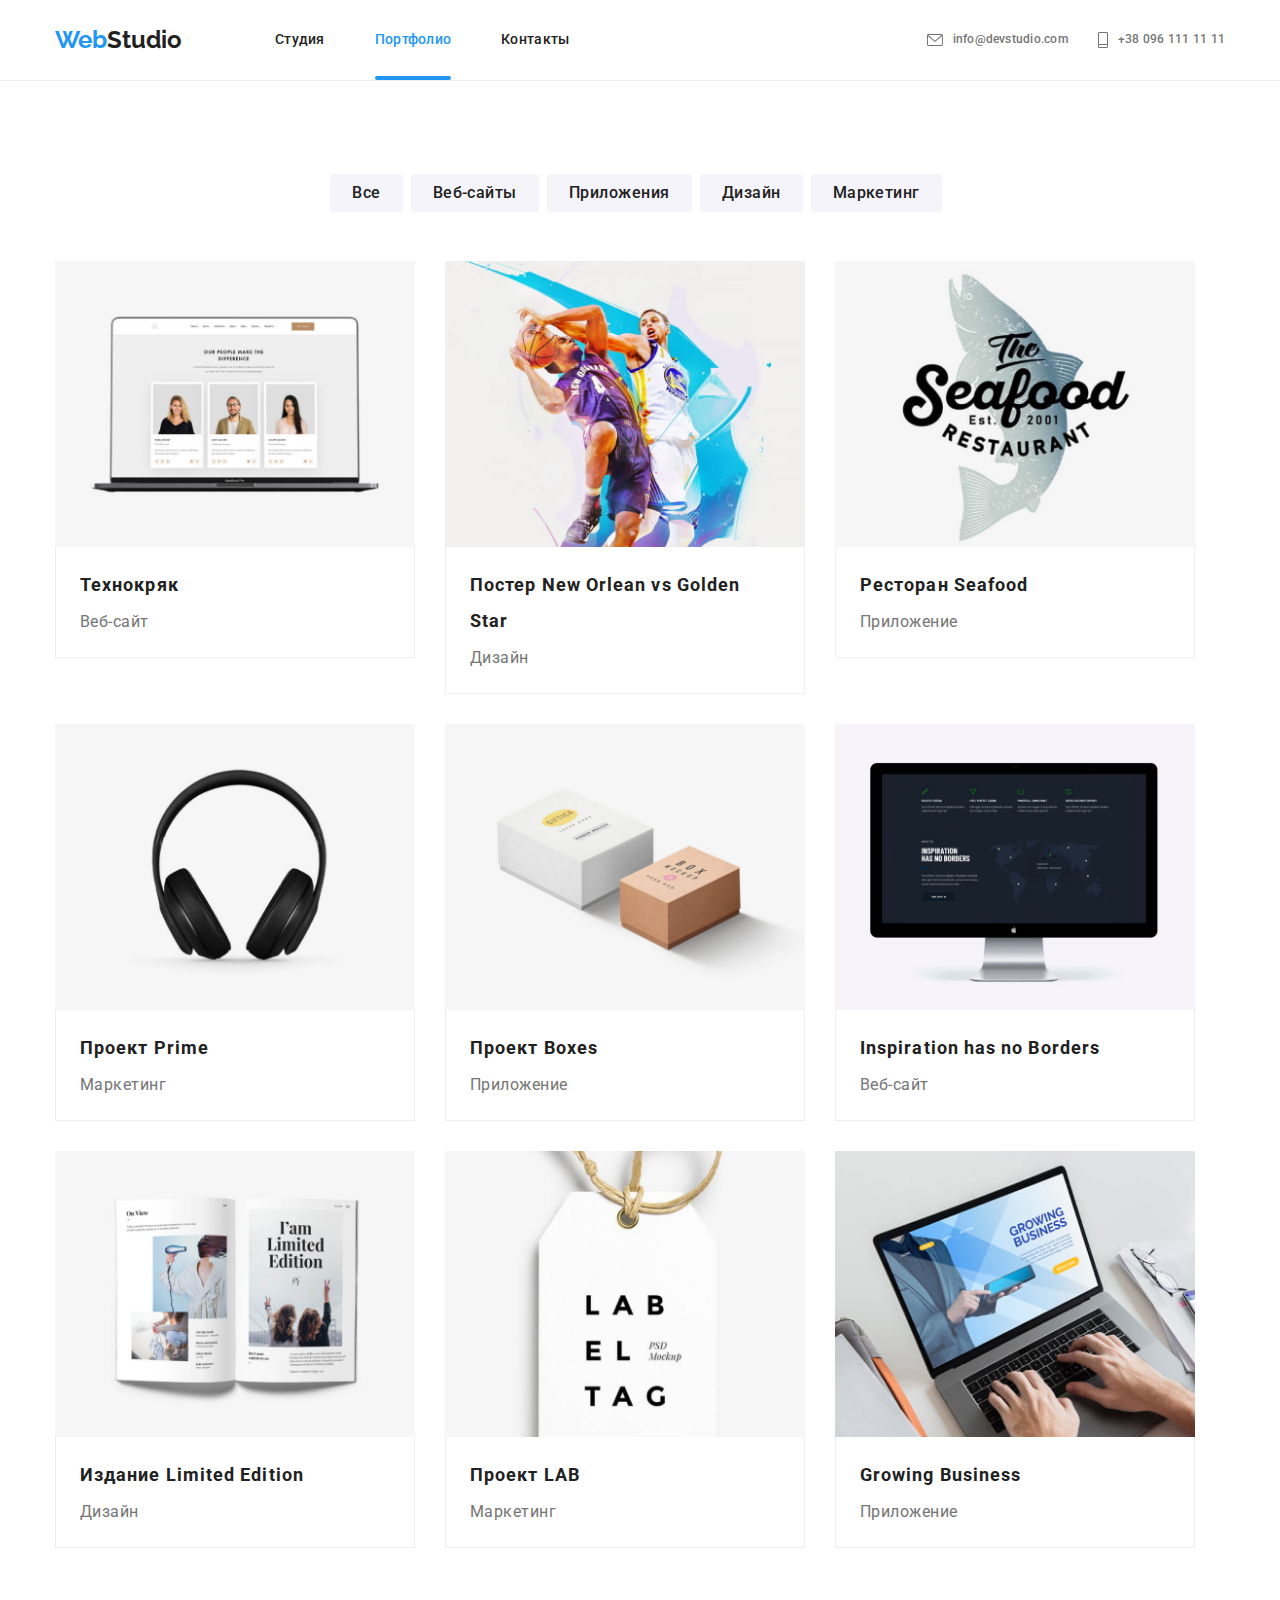
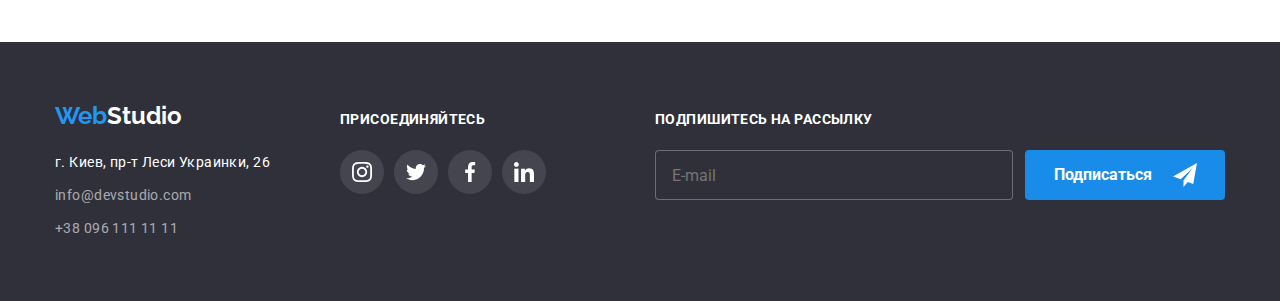
==== commit 24f421e0: "Update portfolio.html" ====
--- a/portfolio.html
+++ b/portfolio.html
@@ -36,12 +36,14 @@
               <div class="navigation">
                 <ul class="nav-list">
                   <li class="nav-list__item">
-                    <a href="./index.html" class="nav-list__link link current"
+                    <a href="./index.html" class="nav-list__link link"
                       >Студия</a
                     >
                   </li>
                   <li class="nav-list__item">
-                    <a href="./portfolio.html" class="nav-list__link link"
+                    <a
+                      href="./portfolio.html"
+                      class="nav-list__link link current"
                       >Портфолио</a
                     >
                   </li>
--- a/css/main.min.css
+++ b/css/main.min.css
@@ -1 +1 @@
-:root{--accent-color: #2196f3;--hero-btn-color: #2196f3;--hero-title-color: #ffffff;--main-title-color: #212121;--main-text-color: #757575;--typical-margin: 30px}p,h1,h2,h3,h4,h5,h6{margin:0}ul,ol{margin:0;padding-left:0}button{cursor:pointer}img{display:block;max-width:100%;height:auto;width:100%}body{font-size:14px;font-family:"Roboto",sans-serif;color:var(--main-title-color)}.container{width:100%;margin:0 auto;padding-left:15px;padding-right:15px}@media screen and (min-width: 480px){.container{width:480px}}@media screen and (min-width: 768px){.container{width:768px}}@media screen and (min-width: 1200px){.container{width:1200px}}.menu-container{width:100%;margin:0 auto;padding-left:15px;padding-right:15px}.title{font-size:36px;font-weight:700;line-height:1.17;letter-spacing:.03em;text-align:center;color:var(--main-title-color)}@media screen and (max-width: 1200px){.title{margin-bottom:30px}}@media screen and (min-width: 1200px){.title{margin-bottom:50px}}.hidden-title{width:1px;height:1px;overflow:hidden;opacity:0;margin:-1px}.now-scroll{overflow:hidden}.visually-hidden{position:absolute;white-space:nowrap;width:1px;height:1px;overflow:hidden;border:0;padding:0;clip:rect(0 0 0 0);clip-path:inset(50%);margin:-1px}.header{border-bottom:1px solid #ececec}.top-header{display:flex;align-items:center;justify-content:space-between;width:100%}@media screen and (max-width: 768px){.top-header{height:60px}}@media screen and (min-width: 768px){.top-header{height:80px}}.navigation{display:none}@media screen and (min-width: 768px){.navigation{display:flex;width:294px}}.nav-list{display:flex}@media screen and (min-width: 480px){.nav-list{gap:10px}}@media screen and (min-width: 768px){.nav-list{gap:50px}}.nav-list__link{list-style-type:none;font-family:"Roboto",sans-serif;font-style:normal;font-weight:500;font-size:14px;line-height:1.14;letter-spacing:.02em;color:var(--main-title-color);padding:32px 0;display:flex;position:relative}@media screen and (max-width: 767px){.nav-list__link{padding:22px 0}}@media screen and (min-width: 768px){.nav-list__link{padding:32px 0}}.nav-list__item{list-style-type:none;display:flex}.nav-list__link.current::after{content:"";position:absolute;width:100%;height:4px;background-color:var(--hero-btn-color);border-radius:2px;left:0;bottom:0}.header-contacts{display:none}@media screen and (min-width: 768px){.header-contacts{display:flex;max-width:161px;flex-wrap:wrap;gap:10px}}@media screen and (min-width: 1200px){.header-contacts{max-width:333px;flex-direction:row}}.header-contacts__item{display:flex}.header-contacts__link{font-family:"Roboto",sans-serif;font-style:normal;font-weight:500;font-size:12px;line-height:1.17;letter-spacing:.02em;color:var(--main-text-color);display:flex}.header-contacts__link .link:hover,.header-contacts__link .link:focus{color:var(--accent-color);text-shadow:0px 4px 4px rgba(0,0,0,.25);transition:color 250ms cubic-bezier(0.4, 0, 0.2, 1);transition:text-shadow 250ms cubic-bezier(0.4, 0, 0.2, 1)}.link:hover,.link:focus{color:var(--accent-color);text-shadow:0px 4px 4px rgba(0,0,0,.25);transition:color 250ms cubic-bezier(0.4, 0, 0.2, 1);transition:text-shadow 250ms cubic-bezier(0.4, 0, 0.2, 1)}.contacts-icon{display:flex;align-items:center;justify-content:center;margin-right:10px;fill:currentColor}.top-header-mob-menu{display:flex;align-items:center;width:100%}.menu-open-btn{display:flex;margin-left:auto;border:none;fill:#000;background-color:#fff}.menu-open-btn:hover,.menu-open-btn:focus{fill:var(--accent-color);transition:color 250ms cubic-bezier(0.4, 0, 0.2, 1)}@media(min-width: 768px){.menu-open-btn{display:none}}.menu-close-btn{display:flex;margin-left:auto;border:none;fill:#000;background-color:#fff;margin-bottom:4px}.menu-close-btn:hover,.menu-close-btn:focus{fill:var(--accent-color)}.mob-menu{position:fixed;top:0;left:0;background-color:#fff;z-index:2;width:100vw;height:100vh;padding:10px 0}.mob-menu .menu-container{display:flex;flex-direction:column;justify-content:space-between;height:100%;overflow-y:auto}.mob-menu-nav{list-style-type:none;display:flex;flex-direction:column;margin-left:40px}.mob-menu-nav__link{font-family:"Roboto",sans-serif;font-style:normal;font-weight:500;font-size:40px;line-height:1.18;letter-spacing:.02em;color:var(--main-title-color)}.mob-menu-nav__item:not(:last-child){margin-bottom:32px}.mob-menu-contacts{list-style-type:none;display:flex;flex-direction:column;margin-left:40px;margin-top:40px}.mob-menu-contacts__item:not(:last-child){margin-bottom:20px}.mob-menu-contacts__tel{font-family:"Roboto",sans-serif;font-weight:500;font-size:34px;line-height:1.18;letter-spacing:.02em;margin-top:302px;color:var(--accent-color)}.mob-menu-contacts__mail{font-family:"Roboto",sans-serif;font-weight:500;font-size:24px;line-height:1.17;letter-spacing:.02em;margin-top:32px;color:var(--main-text-color)}.mob-menu-soc{list-style-type:none;margin-top:64px;display:flex;flex-wrap:wrap;margin-left:40px}.mob-menu-soc__item:not(:first-child){padding-left:10px}.mob-menu-soc__link{font-family:"Roboto",sans-serif;font-weight:500;font-size:18px;line-height:1.22;letter-spacing:.02em;color:var(--accent-color);padding-right:10px}.mob-menu-soc__item{margin-bottom:10px;position:relative}.mob-menu-soc__item:not(:last-child)::after{content:"";position:absolute;width:22px;height:0px;right:-11px;bottom:11px;border:1px solid rgba(33,33,33,.2);transform:rotate(90deg)}.logo{font-family:"Raleway",sans-serif;font-style:normal;font-weight:700;font-size:24px;line-height:1.19;color:var(--accent-color);display:flex;align-items:center}@media screen and (min-width: 480px){.logo{margin-right:10px}}@media screen and (min-width: 768px){.logo{margin-right:88px}}@media screen and (min-width: 1200px){.logo{margin-right:93px}}.header-link{display:flex;justify-content:space-around}.logo-text{color:var(--main-title-color)}.logo-footer{color:var(--hero-title-color)}.hero .container{display:flex;width:100%;padding:118px 0}@media screen and (min-width: 1200px){.hero .container{padding:200px 0}}.hero{background-color:#2f303a;background-repeat:no-repeat;background-position:center;background-size:cover;width:100%;height:400px;background-image:linear-gradient(rgba(47, 48, 58, 0.4), rgba(47, 48, 58, 0.4)),url(../img/hero-bg-mobile.jpg)}@media(min-device-pixel-ratio: 2),(min-resolution: 192dpi),(min-resolution: 2dppx){.hero{background-image:linear-gradient(rgba(47, 48, 58, 0.4), rgba(47, 48, 58, 0.4)),url(../img/hero-bg-mob-2x.jpg)}}@media screen and (min-width: 768px){.hero{background-image:linear-gradient(rgba(47, 48, 58, 0.4), rgba(47, 48, 58, 0.4)),url(../img/hero-bg-tablet.jpg)}}@media screen and (min-width: 768px)and (min-device-pixel-ratio: 2),screen and (min-width: 768px)and (min-resolution: 192dpi),screen and (min-width: 768px)and (min-resolution: 2dppx){.hero{background-image:linear-gradient(rgba(47, 48, 58, 0.4), rgba(47, 48, 58, 0.4)),url(../img/hero-bg-tab-2x.jpg)}}@media screen and (min-width: 1200px){.hero{max-width:1600px;height:600px;background-image:linear-gradient(rgba(47, 48, 58, 0.4), rgba(47, 48, 58, 0.4)),url(../img/hero-bg.jpg);margin:0 auto}}@media screen and (min-width: 1200px)and (min-device-pixel-ratio: 2),screen and (min-width: 1200px)and (min-resolution: 192dpi),screen and (min-width: 1200px)and (min-resolution: 2dppx){.hero{background-image:linear-gradient(rgba(47, 48, 58, 0.4), rgba(47, 48, 58, 0.4)),url(../img/hero-bg-2x.jpg)}}.hero-list{display:flex;flex-direction:column;margin:0 auto;flex-wrap:wrap}.hero-list__title{text-transform:uppercase;color:var(--hero-title-color);text-align:center;max-width:360px;height:auto;margin-bottom:var(--typical-margin);font-size:26px;font-weight:900;line-height:1.62;letter-spacing:.06em}@media screen and (min-width: 1200px){.hero-list__title{font-size:44px;font-weight:900;line-height:1.36;letter-spacing:.06em;max-width:696px}}.hero-list__btn{cursor:pointer;font-family:inherit;font-weight:700;font-size:16px;line-height:1.88;letter-spacing:.06em;color:#fff;background-color:var(--hero-btn-color);display:inline-block;padding:10px 32px;margin:0 auto;border:none;border-radius:4px}.hero-list__btn:hover,.hero-list__btn:focus{background:#188ce8;box-shadow:0px 4px 4px rgba(0,0,0,.15);border-radius:4px;transition:background 250ms cubic-bezier(0.4, 0, 0.2, 1);transition:box-shadow 250ms cubic-bezier(0.4, 0, 0.2, 1)}@media screen and (max-width: 1200px){.about{margin:60px 0}}@media screen and (min-width: 1200px){.about{margin:94px 0}}.about-list{list-style-type:none;padding:0;display:flex;flex-wrap:wrap;gap:30px}.about-list .about-content__text{flex-basis:25%}.about-list__item{width:100%}@media screen and (min-width: 768px){.about-list__item{width:calc((100% - 30px)/2)}}@media screen and (min-width: 1200px){.about-list__item{width:calc((100% - 90px)/4)}}.about-list__card{height:120px;display:flex;align-items:center;justify-content:center;background:#f5f4fa;border-radius:4px}.about-content__title{font-size:14px;font-weight:700;line-height:1.14;letter-spacing:.03em;text-transform:uppercase;color:var(--main-title-color);margin-top:30px;margin-bottom:10px;text-align:left}@media screen and (min-width: 480px){.about-content__title{text-align:center}}.about-content__text{font-size:400;font-weight:700;line-height:1.71;letter-spacing:.03em;color:var(--main-text-color);min-width:270px;height:100%}.gallery{display:none;margin-bottom:94px}@media screen and (min-width: 1200px){.gallery{display:flex;flex-direction:column;justify-content:center}}.gallery-title{display:flex;text-align:center;margin:auto;margin-bottom:50px}.gallery-list{list-style-type:none;display:flex;flex-wrap:wrap;justify-content:center;gap:30px}.gallery-list__item{position:relative}.gallery-list__label{font-size:14px;font-weight:700;line-height:1.14;letter-spacing:.03em;text-transform:uppercase;display:flex;justify-content:center;text-align:center;color:#fff;position:absolute;bottom:0;left:0;width:100%;height:70px;background-color:rgba(47,48,58,.8);text-align:center;padding:27px 0}.team{display:flex;flex-direction:column;justify-content:center;background-color:#f5f4fa}@media screen and (max-width: 1200px){.team{padding:60px 0}}@media screen and (min-width: 1200px){.team{padding:94px 0}}.team-title{display:flex;text-align:center;margin:auto}@media screen and (max-width: 1200px){.team-title{margin-bottom:30px}}@media screen and (min-width: 1200px){.team-title{margin-bottom:50px}}.team-list{list-style-type:none;display:flex;flex-wrap:wrap;gap:30px}.team-list__item{width:100%;height:auto;background-color:var(--hero-title-color);box-shadow:0px 1px 3px rgba(0,0,0,.12),0px 1px 1px rgba(0,0,0,.14),0px 2px 1px rgba(0,0,0,.2);border-radius:0px 0px 4px 4px;display:flex;flex-direction:column}@media screen and (min-width: 768px){.team-list__item{width:calc((100% - 30px)/2)}}@media screen and (min-width: 1200px){.team-list__item{width:calc((100% - 90px)/4)}}.team-list__card{padding-top:var(--typical-margin);padding-bottom:var(--typical-margin)}.team-list__title{font-weight:500;font-size:16px;line-height:1.19;letter-spacing:.03em;text-align:center;color:var(--main-title-color);margin-bottom:10px}.team-list__text{font-weight:400;font-size:16px;line-height:1.19;letter-spacing:.03em;text-align:center;color:var(--main-text-color);margin-bottom:16px}.team-soc{list-style-type:none;display:flex;justify-content:center}.team-soc__item{width:44px;height:44px;margin-right:10px}.team-soc__item:last-child{margin-right:0}.team-soc__link{width:100%;height:100%;background-color:var(--hero-title-color);border-radius:50%;display:flex;align-items:center;justify-content:center;fill:#afb1b8}.team-soc__link:hover,.team-soc__link:focus{background-color:#2196f3;transition:background-color 250ms cubic-bezier(0.4, 0, 0.2, 1)}.team-soc__link:hover .team-soc__icon,.team-soc__link:hover .team-soc__icon,.team-soc__link:focus .team-soc__icon,.team-soc__link:focus .team-soc__icon{fill:#fff;transition:fill 250ms cubic-bezier(0.4, 0, 0.2, 1)}.clients{display:flex;flex-wrap:wrap;justify-content:center}@media screen and (max-width: 1200px){.clients{margin:60px 0}}@media screen and (min-width: 1200px){.clients{margin:94px 0}}.clients-list{list-style-type:none;display:flex;flex-wrap:wrap;justify-content:center;gap:30px}.clients-list__item{width:210px;height:92px;border-radius:4px;outline:1px solid #afb1b8}.clients-list__item:hover,.clients-list__item:focus{outline:1px solid var(--accent-color);transition:outline 250ms cubic-bezier(0.4, 0, 0.2, 1)}@media screen and (min-width: 768px){.clients-list__item{width:calc((100% - 60px)/3)}}@media screen and (min-width: 1200px){.clients-list__item{width:calc((100% - 150px)/6);max-width:170px}}.clients-list__link{width:100%;height:100%;display:flex;align-items:center;justify-content:center;fill:#afb1b8}.clients-list__link:hover,.clients-list__link:focus{fill:var(--accent-color);transition:fill 250ms cubic-bezier(0.4, 0, 0.2, 1)}.section{padding:60px 0}@media screen and (min-width: 1200px){.section{padding:94px 0}}.btn-list{display:flex}@media screen and (max-width: 768px){.btn-list{flex-wrap:wrap}}@media screen and (min-width: 768px){.btn-list{flex-wrap:nowrap;justify-content:center}}.btn-list__top-list{list-style:none;display:flex;flex-direction:row;margin-right:8px}.btn-list__bottom-list{list-style:none;display:flex;flex-direction:row}.btn-list__item{margin-bottom:15px}.btn-list__item:not(:last-child){margin-right:8px}.btn-list__text{font-weight:500;font-size:16px;line-height:1.62;letter-spacing:.03em;text-align:center;cursor:pointer;color:var(--main-title-color);background:#f5f4fa;display:inline-block;border:none;border-radius:4px;padding:6px 22px}.btn-list__text .current:hover .btn-list__text .current:focus{background-color:var(--hero-btn-color);color:var(--hero-title-color)}.btn-list__text:hover,.btn-list__text:focus{background-color:var(--hero-btn-color);color:var(--hero-title-color);box-shadow:0px 3px 1px rgba(0,0,0,.1),0px 1px 2px rgba(0,0,0,.08),0px 2px 2px rgba(0,0,0,.12);transition:background-color 250ms cubic-bezier(0.4, 0, 0.2, 1);transition:color 250ms cubic-bezier(0.4, 0, 0.2, 1);transition:box-shadow 250ms cubic-bezier(0.4, 0, 0.2, 1)}.benefits{list-style-type:none;display:flex;flex-wrap:wrap;gap:30px}@media screen and (min-width: 480px){.benefits{margin-top:25px}}@media screen and (min-width: 768px){.benefits{margin-top:14px}}@media screen and (min-width: 1200px){.benefits{margin-top:34px}}.benefits-list{max-width:370px;display:flex;flex-direction:column;height:100%}@media screen and (min-width: 768px){.benefits-list{width:calc((100% - 30px)/2)}}@media screen and (min-width: 1200px){.benefits-list{width:calc((100% - 90px)/3)}}.benefits-list:hover .benefits-item__top-text{transform:translateY(0);display:flex}.benefits-item__card{display:flex;flex-grow:1;position:relative;overflow:hidden}.benefits-item__top-text{font-size:18px;font-weight:400;line-height:1.56;letter-spacing:.03em;font-family:"Roboto";font-style:normal;position:absolute;top:0;color:var(--hero-title-color);background:rgba(33,150,243,.9);box-shadow:0px 4px 4px rgba(0,0,0,.25);height:100%;line-height:1.5555555556;text-align:left;padding:63px 24px;display:flex;align-items:center;transform:translateY(101%);transition:transform 250ms cubic-bezier(0.4, 0, 0.2, 1)}.benefits-list__link{display:flex;display:inline-block}.benefits-list__link:hover,.benefits-list__link:focus{box-shadow:0px 1px 1px rgba(0,0,0,.12),0px 4px 4px rgba(0,0,0,.06),1px 4px 6px rgba(0,0,0,.16);transition:box-shadow 250ms cubic-bezier(0.4, 0, 0.2, 1)}.benefits-list__content{display:flex;flex-direction:column;flex-grow:1}.benefits-content{padding:20px 24px;border-right:1px solid #eee;border-left:1px solid #eee;border-bottom:1px solid #eee}.benefits-content__title{font-size:18px;font-weight:700;line-height:2;letter-spacing:.06em;color:var(--main-title-color);margin-bottom:4px}.benefits-content__text{font-size:16px;font-weight:400;line-height:1.88;letter-spacing:.03em;color:var(--main-text-color)}.current{color:var(--hero-btn-color)}.footer{background-color:#2f303a;padding:60px 0;display:flex;justify-content:space-around}.footer-box{flex-wrap:wrap;display:flex;justify-content:space-around}@media screen and (max-width: 767px){.footer-box{flex-direction:column}}@media screen and (min-width: 768px){.footer-box{flex-wrap:wrap}}@media screen and (min-width: 1200px){.footer-box{flex-wrap:nowrap;align-items:baseline}}.footer-logo{display:flex;margin-bottom:20px}@media screen and (min-width: 1200px){.footer-logo{justify-content:start}}.footer-logo-text{margin:0 auto}@media screen and (min-width: 1200px){.footer-logo-text{margin:0}}.address{display:flex;flex-direction:column;margin-left:auto;margin-right:auto}@media screen and (min-width: 1200px){.address{text-align-last:left}}.footer-content{max-width:231px;min-height:81px}.footer-content__list{list-style-type:none}.footer-contacts{display:flex;flex-direction:column;justify-content:center;margin-bottom:60px}.footer-contacts__item{font-style:normal;font-weight:400;font-size:14px;line-height:1.71;letter-spacing:.03em;color:var(--hero-title-color);margin-bottom:9px}.footer-contacts__link{font-style:normal;font-size:14px;line-height:1.71;letter-spacing:.03em;color:rgba(255,255,255,.6);text-align:center}.footer-contacts__link:not(:last-child){padding-bottom:9px}.footer-slogan{display:flex;flex-direction:column;gap:20px;margin-bottom:60px}.footer-slogan-list{list-style-type:none;display:flex;justify-content:center}.footer-slogan-title{font-family:"Roboto";font-style:normal;font-weight:700;font-size:14px;letter-spacing:.03em;text-transform:uppercase;color:#fff;display:flex;justify-content:center}@media screen and (min-width: 1200px){.footer-slogan-title{justify-content:flex-start}}.footer-slogan-item{width:44px;height:44px}.footer-slogan-item:not(:last-child){margin-right:10px}.footer-slogan-link{width:100%;height:100%;background:rgba(255,255,255,.1);border-radius:50%;display:flex;align-items:center;justify-content:center;fill:var(--hero-title-color)}.footer-slogan-link:hover,.footer-slogan-link:focus{background-color:#2196f3;transition:background-color 250ms cubic-bezier(0.4, 0, 0.2, 1)}.footer-newsletter{width:100%;display:flex;flex-direction:column;justify-content:center}@media screen and (min-width: 1200px){.footer-newsletter{width:570px;justify-content:space-around}}.footer-newsletter-list{display:flex}.footer-subscribe{display:flex;flex-wrap:wrap;justify-content:center;gap:20px}@media screen and (min-width: 768px){.footer-subscribe{width:450px;margin-left:auto;margin-right:auto}}@media screen and (min-width: 1200px){.footer-subscribe{width:570px;justify-content:flex-start}}.footer-newsletter-input{display:flex}@media screen and (max-width: 1200px){.footer-newsletter-input{flex-wrap:wrap;gap:20px;justify-content:center}}@media screen and (min-width: 1200px){.footer-newsletter-input{flex-wrap:nowrap;justify-content:flex-start;gap:12px}}.input-footer{width:100%;height:50px;border:1px solid rgba(255,255,255,.3);border-radius:4px;background-color:#2f303a;font-family:"Roboto",sans-serif;font-style:normal;font-weight:400;font-size:16px;line-height:1.25;color:rgba(255,255,255,.6);display:flex;padding-left:16px}@media screen and (min-width: 1200px){.input-footer{max-width:358px}}@media screen and (min-width: 480px){.input-footer{width:450px}}.footer-wrap{display:flex;position:relative}.btn-footer{display:flex;background-color:#188ce8;color:#fff;width:200px;height:50px;font-weight:700;font-size:16px;line-height:1.88;padding:10px 10px 10px 29px;border:none;border-radius:4px}.send-icon{position:absolute;right:28px;top:50%;transform:translateY(-50%);fill:#fff}.backdrop{width:100vw;height:100vh;background-color:rgba(0,0,0,.2);position:fixed;top:0;transition:opacity 300ms,visibility 300ms}.modal{width:450px;height:609px;background-color:#fff;border-radius:4px;position:absolute;top:50%;left:50%;transform:translate(-50%, -50%) scale(1);transition:transform 300ms;padding:40px}.backdrop.is-hidden .modal{transform:translate(-50%, -50%) scale(0);opacity:0}@media screen and (max-width: 480px){.modal{width:100%}}@media screen and (min-width: 1200px){.modal{width:528px}}.modal-close-btn{position:absolute;right:8px;top:8px;border:none;background-color:inherit}.modal-close-icon{width:30px;height:30px;background-color:#fff;border:1px solid rgba(0,0,0,.1);border-radius:50%;display:flex;align-items:center;justify-content:center;padding:6px}.modal-close-icon:hover,.modal-close-icon:focus{fill:#2196f3;transition:background-color 250ms cubic-bezier(0.4, 0, 0.2, 1)}.is-hidden{visibility:hidden;opacity:0;pointer-events:none}.no-scroll{overflow:hidden}.form-title{font-size:20px;font-weight:700;line-height:1.15;letter-spacing:.03em;text-align:center;margin-bottom:12px}.form-group{display:flex;flex-direction:column;width:100%;margin-bottom:10px}.form-label{margin-bottom:4px;font-weight:400;font-size:12px;line-height:1.16;letter-spacing:.01em;color:#757575}.form-input{width:100%;height:40px;border:1px solid rgba(33,33,33,.2);border-radius:4px;padding-left:42px}.form-input:focus{border:1px solid #2196f3;border-radius:4px}.form-group input::placeholder{font-size:14px;font-weight:400;line-height:1.14;letter-spacing:.01em;color:rgba(117,117,117,.5)}.input-wrap{position:relative;outline:none}.modal-icon{position:absolute;left:12px;top:50%;transform:translateY(-50%)}.form-input:focus+.modal-icon{fill:var(--accent-color)}.form-area{margin-bottom:20px}textarea{width:100%;height:120px;border:1px solid rgba(33,33,33,.2);border-radius:4px;resize:none;padding:12px 16px}.form-text:focus{border:1px solid #2196f3;border-radius:4px}.form-check{display:block;margin-bottom:30px;display:flex;align-items:center;justify-content:center}.input-check{width:16px;height:15px}.check-text{font-weight:400;font-size:12px;line-height:1.17;letter-spacing:.03em;color:var(--main-text-color);box-sizing:border-box;display:flex}@media screen and (min-width: 1200px){.check-text{font-weight:400;font-size:14px;line-height:1.71;letter-spacing:.03em}}.check-text::before{content:"";display:flex;width:16px;height:15px;border:2px solid #212121;border-radius:3px;margin-right:8.38px}.input-check:checked+.check-text::before{background-color:var(--accent-color);background-image:url(../img/checked.svg);border:none;background-repeat:no-repeat;background-position:center}.input-check:focus+.check-text::before::before{border-color:var(--accent-color)}.check-terms{font-weight:400;font-size:12px;line-height:1.17;letter-spacing:.03em;text-decoration-line:underline;color:var(--accent-color);margin-left:4px}@media screen and (min-width: 1200px){.check-terms{font-weight:400;font-size:14px;line-height:1.71;letter-spacing:.03em}}.btn-modal{background-color:#188ce8;color:#fff;width:200px;height:50px;font-weight:700;font-size:16px;line-height:1.88;letter-spacing:.06em;display:inline-block;padding:10px 55px;margin:0 auto;border:none;border-radius:4px;display:flex;justify-content:center}.btn-modal:hover,.btn-modal:focus{box-shadow:0px 4px 4px rgba(0,0,0,.25)}/*# sourceMappingURL=main.min.css.map */+:root{--accent-color: #2196f3;--hero-btn-color: #2196f3;--hero-title-color: #ffffff;--main-title-color: #212121;--main-text-color: #757575;--typical-margin: 30px}p,h1,h2,h3,h4,h5,h6{margin:0}ul,ol{margin:0;padding-left:0}button{cursor:pointer}img{display:block;max-width:100%;height:auto;width:100%}body{font-size:14px;font-family:"Roboto",sans-serif;color:var(--main-title-color)}.container{width:100%;margin:0 auto;padding-left:15px;padding-right:15px}@media screen and (min-width: 480px){.container{width:480px}}@media screen and (min-width: 768px){.container{width:768px}}@media screen and (min-width: 1200px){.container{width:1200px}}.menu-container{width:100%;margin:0 auto;padding-left:15px;padding-right:15px}.title{font-size:36px;font-weight:700;line-height:1.17;letter-spacing:.03em;text-align:center;color:var(--main-title-color)}@media screen and (max-width: 1200px){.title{margin-bottom:30px}}@media screen and (min-width: 1200px){.title{margin-bottom:50px}}.hidden-title{width:1px;height:1px;overflow:hidden;opacity:0;margin:-1px}.now-scroll{overflow:hidden}.visually-hidden{position:absolute;white-space:nowrap;width:1px;height:1px;overflow:hidden;border:0;padding:0;clip:rect(0 0 0 0);clip-path:inset(50%);margin:-1px}.header{border-bottom:1px solid #ececec}.top-header{display:flex;align-items:center;justify-content:space-between;width:100%}@media screen and (max-width: 768px){.top-header{height:60px}}@media screen and (min-width: 768px){.top-header{height:80px}}.navigation{display:none}@media screen and (min-width: 768px){.navigation{display:flex;width:294px}}.nav-list{display:flex}@media screen and (min-width: 480px){.nav-list{gap:10px}}@media screen and (min-width: 768px){.nav-list{gap:50px}}.nav-list__link{list-style-type:none;font-family:"Roboto",sans-serif;font-style:normal;font-weight:500;font-size:14px;line-height:1.14;letter-spacing:.02em;color:var(--main-title-color);padding:32px 0;display:flex;position:relative}@media screen and (max-width: 767px){.nav-list__link{padding:22px 0}}@media screen and (min-width: 768px){.nav-list__link{padding:32px 0}}.nav-list__item{list-style-type:none;display:flex}.nav-list__link.current::after{content:"";position:absolute;width:100%;height:4px;background-color:var(--hero-btn-color);border-radius:2px;left:0;bottom:0}.header-contacts{display:none}@media screen and (min-width: 768px){.header-contacts{display:flex;max-width:161px;flex-wrap:wrap;gap:10px}}@media screen and (min-width: 1200px){.header-contacts{max-width:333px;flex-direction:row;gap:30px}}.header-contacts__item{display:flex}.header-contacts__link{font-family:"Roboto",sans-serif;font-style:normal;font-weight:500;font-size:12px;line-height:1.17;letter-spacing:.02em;color:var(--main-text-color);display:flex}.header-contacts__link .link:hover,.header-contacts__link .link:focus{color:var(--accent-color);text-shadow:0px 4px 4px rgba(0,0,0,.25);transition:color 250ms cubic-bezier(0.4, 0, 0.2, 1);transition:text-shadow 250ms cubic-bezier(0.4, 0, 0.2, 1)}.link:hover,.link:focus{color:var(--accent-color);text-shadow:0px 4px 4px rgba(0,0,0,.25);transition:color 250ms cubic-bezier(0.4, 0, 0.2, 1);transition:text-shadow 250ms cubic-bezier(0.4, 0, 0.2, 1)}.contacts-icon{display:flex;align-items:center;justify-content:center;margin-right:10px;fill:currentColor}.top-header-mob-menu{display:flex;align-items:center;width:100%}.menu-open-btn{display:flex;margin-left:auto;border:none;fill:#000;background-color:#fff}.menu-open-btn:hover,.menu-open-btn:focus{fill:var(--accent-color);transition:color 250ms cubic-bezier(0.4, 0, 0.2, 1)}@media(min-width: 768px){.menu-open-btn{display:none}}.menu-close-btn{display:flex;margin-left:auto;border:none;fill:#000;background-color:#fff;margin-bottom:4px}.menu-close-btn:hover,.menu-close-btn:focus{fill:var(--accent-color)}.mob-menu{position:fixed;top:0;left:0;background-color:#fff;z-index:2;width:100vw;height:100vh;padding:10px 0}.mob-menu .menu-container{display:flex;flex-direction:column;justify-content:space-between;height:100%;overflow-y:auto}.mob-menu-nav{list-style-type:none;display:flex;flex-direction:column;margin-left:40px}.mob-menu-nav__link{font-family:"Roboto",sans-serif;font-style:normal;font-weight:500;font-size:40px;line-height:1.18;letter-spacing:.02em;color:var(--main-title-color)}.mob-menu-nav__item:not(:last-child){margin-bottom:32px}.mob-menu-contacts{list-style-type:none;display:flex;flex-direction:column;margin-left:40px;margin-top:40px}.mob-menu-contacts__item:not(:last-child){margin-bottom:20px}.mob-menu-contacts__tel{font-family:"Roboto",sans-serif;font-weight:500;font-size:34px;line-height:1.18;letter-spacing:.02em;margin-top:302px;color:var(--accent-color)}.mob-menu-contacts__mail{font-family:"Roboto",sans-serif;font-weight:500;font-size:24px;line-height:1.17;letter-spacing:.02em;margin-top:32px;color:var(--main-text-color)}.mob-menu-soc{list-style-type:none;margin-top:64px;display:flex;flex-wrap:wrap;margin-left:40px}.mob-menu-soc__item:not(:first-child){padding-left:10px}.mob-menu-soc__link{font-family:"Roboto",sans-serif;font-weight:500;font-size:18px;line-height:1.22;letter-spacing:.02em;color:var(--accent-color);padding-right:10px}.mob-menu-soc__item{margin-bottom:10px;position:relative}.mob-menu-soc__item:not(:last-child)::after{content:"";position:absolute;width:22px;height:0px;right:-11px;bottom:11px;border:1px solid rgba(33,33,33,.2);transform:rotate(90deg)}.logo{font-family:"Raleway",sans-serif;font-style:normal;font-weight:700;font-size:24px;line-height:1.19;color:var(--accent-color);display:flex;align-items:center}@media screen and (min-width: 480px){.logo{margin-right:10px}}@media screen and (min-width: 768px){.logo{margin-right:88px}}@media screen and (min-width: 1200px){.logo{margin-right:93px}}.header-link{display:flex;justify-content:space-around}.logo-text{color:var(--main-title-color)}.logo-footer{color:var(--hero-title-color)}.hero .container{display:flex;width:100%;padding:118px 0}@media screen and (min-width: 1200px){.hero .container{padding:200px 0}}.hero{background-color:#2f303a;background-repeat:no-repeat;background-position:center;background-size:cover;width:100%;height:400px;background-image:linear-gradient(rgba(47, 48, 58, 0.4), rgba(47, 48, 58, 0.4)),url(../img/hero-bg-mobile.jpg)}@media(min-device-pixel-ratio: 2),(min-resolution: 192dpi),(min-resolution: 2dppx){.hero{background-image:linear-gradient(rgba(47, 48, 58, 0.4), rgba(47, 48, 58, 0.4)),url(../img/hero-bg-mob-2x.jpg)}}@media screen and (min-width: 768px){.hero{background-image:linear-gradient(rgba(47, 48, 58, 0.4), rgba(47, 48, 58, 0.4)),url(../img/hero-bg-tablet.jpg)}}@media screen and (min-width: 768px)and (min-device-pixel-ratio: 2),screen and (min-width: 768px)and (min-resolution: 192dpi),screen and (min-width: 768px)and (min-resolution: 2dppx){.hero{background-image:linear-gradient(rgba(47, 48, 58, 0.4), rgba(47, 48, 58, 0.4)),url(../img/hero-bg-tab-2x.jpg)}}@media screen and (min-width: 1200px){.hero{max-width:1600px;height:600px;background-image:linear-gradient(rgba(47, 48, 58, 0.4), rgba(47, 48, 58, 0.4)),url(../img/hero-bg.jpg);margin:0 auto}}@media screen and (min-width: 1200px)and (min-device-pixel-ratio: 2),screen and (min-width: 1200px)and (min-resolution: 192dpi),screen and (min-width: 1200px)and (min-resolution: 2dppx){.hero{background-image:linear-gradient(rgba(47, 48, 58, 0.4), rgba(47, 48, 58, 0.4)),url(../img/hero-bg-2x.jpg)}}.hero-list{display:flex;flex-direction:column;margin:0 auto;flex-wrap:wrap}.hero-list__title{text-transform:uppercase;color:var(--hero-title-color);text-align:center;max-width:360px;height:auto;margin-bottom:var(--typical-margin);font-size:26px;font-weight:900;line-height:1.62;letter-spacing:.06em}@media screen and (min-width: 1200px){.hero-list__title{font-size:44px;font-weight:900;line-height:1.36;letter-spacing:.06em;max-width:696px}}.hero-list__btn{cursor:pointer;font-family:inherit;font-weight:700;font-size:16px;line-height:1.88;letter-spacing:.06em;color:#fff;background-color:var(--hero-btn-color);display:inline-block;padding:10px 32px;margin:0 auto;border:none;border-radius:4px}.hero-list__btn:hover,.hero-list__btn:focus{background:#188ce8;box-shadow:0px 4px 4px rgba(0,0,0,.15);border-radius:4px;transition:background 250ms cubic-bezier(0.4, 0, 0.2, 1);transition:box-shadow 250ms cubic-bezier(0.4, 0, 0.2, 1)}@media screen and (max-width: 1200px){.about{margin:60px 0}}@media screen and (min-width: 1200px){.about{margin:94px 0}}.about-list{list-style-type:none;padding:0;display:flex;flex-wrap:wrap;gap:30px}.about-list .about-content__text{flex-basis:25%}.about-list__item{width:100%}@media screen and (min-width: 480px){.about-list__item{width:450px;height:auto}}@media screen and (min-width: 768px){.about-list__item{width:calc((100% - 30px)/2)}}@media screen and (min-width: 1200px){.about-list__item{width:calc((100% - 90px)/4)}}.about-list__card{height:120px;display:flex;align-items:center;justify-content:center;background:#f5f4fa;border-radius:4px}.about-content__title{font-size:14px;font-weight:700;line-height:1.14;letter-spacing:.03em;text-transform:uppercase;color:var(--main-title-color);margin-top:30px;margin-bottom:10px;text-align:center}@media screen and (min-width: 768px){.about-content__title{text-align:left}}.about-content__text{font-size:14px;font-weight:400;line-height:1.71;letter-spacing:.03em;color:var(--main-text-color);min-width:270px;height:100%}.gallery{display:none;margin-bottom:94px}@media screen and (min-width: 1200px){.gallery{display:flex;flex-direction:column;justify-content:center}}.gallery-title{display:flex;text-align:center;margin:auto;margin-bottom:50px}.gallery-list{list-style-type:none;display:flex;flex-wrap:wrap;justify-content:center;gap:30px}.gallery-list__item{position:relative}.gallery-list__label{font-size:14px;font-weight:700;line-height:1.14;letter-spacing:.03em;text-transform:uppercase;display:flex;justify-content:center;text-align:center;color:#fff;position:absolute;bottom:0;left:0;width:100%;height:70px;background-color:rgba(47,48,58,.8);text-align:center;padding:27px 0}.team{display:flex;flex-direction:column;justify-content:center;background-color:#f5f4fa}@media screen and (max-width: 1200px){.team{padding:60px 0}}@media screen and (min-width: 1200px){.team{padding:94px 0}}.team-title{display:flex;text-align:center;margin:auto}@media screen and (max-width: 1200px){.team-title{margin-bottom:30px}}@media screen and (min-width: 1200px){.team-title{margin-bottom:50px}}.team-list{list-style-type:none;display:flex;flex-wrap:wrap;gap:30px}.team-list__item{width:100%;height:auto;background-color:var(--hero-title-color);box-shadow:0px 1px 3px rgba(0,0,0,.12),0px 1px 1px rgba(0,0,0,.14),0px 2px 1px rgba(0,0,0,.2);border-radius:0px 0px 4px 4px;display:flex;flex-direction:column}@media screen and (min-width: 768px){.team-list__item{width:calc((100% - 30px)/2)}}@media screen and (min-width: 1200px){.team-list__item{width:calc((100% - 90px)/4)}}.team-list__card{padding-top:var(--typical-margin);padding-bottom:var(--typical-margin)}.team-list__title{font-weight:500;font-size:16px;line-height:1.19;letter-spacing:.03em;text-align:center;color:var(--main-title-color);margin-bottom:10px}.team-list__text{font-weight:400;font-size:16px;line-height:1.19;letter-spacing:.03em;text-align:center;color:var(--main-text-color);margin-bottom:16px}.team-soc{list-style-type:none;display:flex;justify-content:center}.team-soc__item{width:44px;height:44px;margin-right:10px}.team-soc__item:last-child{margin-right:0}.team-soc__link{width:100%;height:100%;background-color:var(--hero-title-color);border-radius:50%;display:flex;align-items:center;justify-content:center;fill:#afb1b8}.team-soc__link:hover,.team-soc__link:focus{background-color:#2196f3;transition:background-color 250ms cubic-bezier(0.4, 0, 0.2, 1)}.team-soc__link:hover .team-soc__icon,.team-soc__link:hover .team-soc__icon,.team-soc__link:focus .team-soc__icon,.team-soc__link:focus .team-soc__icon{fill:#fff;transition:fill 250ms cubic-bezier(0.4, 0, 0.2, 1)}.clients{display:flex;flex-wrap:wrap;justify-content:center}@media screen and (max-width: 1200px){.clients{margin:60px 0}}@media screen and (min-width: 1200px){.clients{margin:94px 0}}.clients-list{list-style-type:none;display:flex;flex-wrap:wrap;justify-content:center;gap:30px}.clients-list__item{width:210px;height:92px;border-radius:4px;outline:1px solid #afb1b8}.clients-list__item:hover,.clients-list__item:focus{outline:1px solid var(--accent-color);transition:outline 250ms cubic-bezier(0.4, 0, 0.2, 1)}@media screen and (min-width: 768px){.clients-list__item{width:calc((100% - 60px)/3)}}@media screen and (min-width: 1200px){.clients-list__item{width:calc((100% - 150px)/6);max-width:170px}}.clients-list__link{width:100%;height:100%;display:flex;align-items:center;justify-content:center;fill:#afb1b8}.clients-list__link:hover,.clients-list__link:focus{fill:var(--accent-color);transition:fill 250ms cubic-bezier(0.4, 0, 0.2, 1)}.section{padding:60px 0}@media screen and (min-width: 1200px){.section{padding:94px 0}}.btn-list{display:flex}@media screen and (max-width: 768px){.btn-list{flex-wrap:wrap}}@media screen and (min-width: 768px){.btn-list{flex-wrap:nowrap;justify-content:center}}.btn-list__top-list{list-style:none;display:flex;flex-direction:row;margin-right:8px}.btn-list__bottom-list{list-style:none;display:flex;flex-direction:row}.btn-list__item{margin-bottom:15px}.btn-list__item:not(:last-child){margin-right:8px}.btn-list__text{font-weight:500;font-size:16px;line-height:1.62;letter-spacing:.03em;text-align:center;cursor:pointer;color:var(--main-title-color);background:#f5f4fa;display:inline-block;border:none;border-radius:4px;padding:6px 22px}.btn-list__text .current:hover .btn-list__text .current:focus{background-color:var(--hero-btn-color);color:var(--hero-title-color)}.btn-list__text:hover,.btn-list__text:focus{background-color:var(--hero-btn-color);color:var(--hero-title-color);box-shadow:0px 3px 1px rgba(0,0,0,.1),0px 1px 2px rgba(0,0,0,.08),0px 2px 2px rgba(0,0,0,.12);transition:background-color 250ms cubic-bezier(0.4, 0, 0.2, 1);transition:color 250ms cubic-bezier(0.4, 0, 0.2, 1);transition:box-shadow 250ms cubic-bezier(0.4, 0, 0.2, 1)}.benefits{list-style-type:none;display:flex;flex-wrap:wrap;gap:30px}@media screen and (min-width: 480px){.benefits{margin-top:25px}}@media screen and (min-width: 768px){.benefits{margin-top:14px}}@media screen and (min-width: 1200px){.benefits{margin-top:34px}}.benefits-list{display:flex;flex-direction:column;gap:30px}@media screen and (min-width: 768px){.benefits-list{flex-basis:calc((100% - 30px)/2)}}@media screen and (min-width: 1200px){.benefits-list{flex-basis:calc((100% - 90px)/3)}}.benefits-list:hover .benefits-item__top-text{transform:translateY(0);display:flex}.benefits-item__card{display:flex;flex-grow:1;position:relative;overflow:hidden}.benefits-item__top-text{font-size:18px;font-weight:400;line-height:1.56;letter-spacing:.03em;font-family:"Roboto";font-style:normal;position:absolute;top:0;color:var(--hero-title-color);background:rgba(33,150,243,.9);box-shadow:0px 4px 4px rgba(0,0,0,.25);height:100%;line-height:1.5555555556;text-align:left;padding:63px 24px;display:flex;align-items:center;transform:translateY(101%);transition:transform 250ms cubic-bezier(0.4, 0, 0.2, 1)}.benefits-list__link{display:flex;display:inline-block}.benefits-list__link:hover,.benefits-list__link:focus{box-shadow:0px 1px 1px rgba(0,0,0,.12),0px 4px 4px rgba(0,0,0,.06),1px 4px 6px rgba(0,0,0,.16);transition:box-shadow 250ms cubic-bezier(0.4, 0, 0.2, 1)}.benefits-list__content{display:flex;flex-direction:column;flex-grow:1}.benefits-content{padding:20px 24px;border-right:1px solid #eee;border-left:1px solid #eee;border-bottom:1px solid #eee}.benefits-content__title{font-size:18px;font-weight:700;line-height:2;letter-spacing:.06em;color:var(--main-title-color);margin-bottom:4px}.benefits-content__text{font-size:16px;font-weight:400;line-height:1.88;letter-spacing:.03em;color:var(--main-text-color)}.current{color:var(--hero-btn-color)}.footer{background-color:#2f303a;padding:60px 0;display:flex;justify-content:space-around}.footer-box{flex-wrap:wrap;display:flex}@media screen and (max-width: 767px){.footer-box{flex-direction:column}}@media screen and (min-width: 768px){.footer-box{flex-wrap:wrap;justify-content:space-around}}@media screen and (min-width: 1200px){.footer-box{align-items:baseline}}.footer-logo{display:flex;margin-bottom:20px}@media screen and (min-width: 1200px){.footer-logo{justify-content:start}}.footer-logo-text{margin:0 auto}@media screen and (min-width: 1200px){.footer-logo-text{margin:0}}.address{display:flex;flex-direction:column;margin-left:auto;margin-right:auto}@media screen and (min-width: 1200px){.address{text-align-last:left}}.footer-content{max-width:231px;min-height:81px}.footer-content__list{list-style-type:none}.footer-contacts{display:flex;flex-direction:column;justify-content:center;margin-bottom:60px}@media screen and (min-width: 1200px){.footer-contacts{margin-bottom:0;margin-right:70px}}.footer-contacts__item{font-style:normal;font-weight:400;font-size:14px;line-height:1.71;letter-spacing:.03em;color:var(--hero-title-color);margin-bottom:9px}.footer-contacts__link{font-style:normal;font-size:14px;line-height:1.71;letter-spacing:.03em;color:rgba(255,255,255,.6);text-align:center}.footer-contacts__link:not(:last-child){margin-bottom:9px}.footer-slogan{display:flex;flex-direction:column;gap:20px;margin-bottom:60px}@media screen and (min-width: 1200px){.footer-slogan{margin-bottom:0}}.footer-slogan-list{list-style-type:none;display:flex;justify-content:center}.footer-slogan-title{font-family:"Roboto";font-style:normal;font-weight:700;font-size:14px;letter-spacing:.03em;text-transform:uppercase;color:#fff;display:flex;justify-content:center}@media screen and (min-width: 1200px){.footer-slogan-title{justify-content:flex-start}}.footer-slogan-item{width:44px;height:44px}.footer-slogan-item:not(:last-child){margin-right:10px}.footer-slogan-link{width:100%;height:100%;background:rgba(255,255,255,.1);border-radius:50%;display:flex;align-items:center;justify-content:center;fill:var(--hero-title-color)}.footer-slogan-link:hover,.footer-slogan-link:focus{background-color:#2196f3;transition:background-color 250ms cubic-bezier(0.4, 0, 0.2, 1)}.footer-newsletter{width:100%;display:flex;flex-direction:column;justify-content:center}@media screen and (min-width: 1200px){.footer-newsletter{width:570px;justify-content:space-around;margin-left:auto}}.footer-newsletter-list{display:flex}.footer-subscribe{display:flex;flex-wrap:wrap;justify-content:center;gap:20px}@media screen and (min-width: 768px){.footer-subscribe{width:450px;margin-left:auto;margin-right:auto}}@media screen and (min-width: 1200px){.footer-subscribe{width:570px;justify-content:flex-start}}.footer-newsletter-input{display:flex}@media screen and (max-width: 1200px){.footer-newsletter-input{flex-wrap:wrap;gap:20px;justify-content:center}}@media screen and (min-width: 1200px){.footer-newsletter-input{flex-wrap:nowrap;justify-content:flex-start;gap:12px}}.input-footer{width:100%;height:50px;border:1px solid rgba(255,255,255,.3);border-radius:4px;background-color:#2f303a;font-family:"Roboto",sans-serif;font-style:normal;font-weight:400;font-size:16px;line-height:1.25;color:rgba(255,255,255,.6);display:flex;padding-left:16px}@media screen and (min-width: 1200px){.input-footer{max-width:358px}}@media screen and (min-width: 480px){.input-footer{width:450px}}.footer-wrap{display:flex;position:relative}.btn-footer{display:flex;background-color:#188ce8;color:#fff;width:200px;height:50px;font-weight:700;font-size:16px;line-height:1.88;padding:10px 10px 10px 29px;border:none;border-radius:4px}.send-icon{position:absolute;right:28px;top:50%;transform:translateY(-50%);fill:#fff}.backdrop{width:100vw;height:100vh;background-color:rgba(0,0,0,.2);position:fixed;top:0;transition:opacity 300ms,visibility 300ms}.modal{width:450px;height:609px;background-color:#fff;border-radius:4px;position:absolute;top:50%;left:50%;transform:translate(-50%, -50%) scale(1);transition:transform 300ms;padding:40px}.backdrop.is-hidden .modal{transform:translate(-50%, -50%) scale(0);opacity:0}@media screen and (max-width: 480px){.modal{width:100%}}@media screen and (min-width: 1200px){.modal{width:528px}}.modal-close-btn{position:absolute;right:8px;top:8px;border:none;background-color:inherit}.modal-close-icon{width:30px;height:30px;background-color:#fff;border:1px solid rgba(0,0,0,.1);border-radius:50%;display:flex;align-items:center;justify-content:center;padding:6px}.modal-close-icon:hover,.modal-close-icon:focus{fill:#2196f3;transition:background-color 250ms cubic-bezier(0.4, 0, 0.2, 1)}.is-hidden{visibility:hidden;opacity:0;pointer-events:none}.no-scroll{overflow:hidden}.form-title{font-size:20px;font-weight:700;line-height:1.15;letter-spacing:.03em;text-align:center;margin-bottom:12px}.form-group{display:flex;flex-direction:column;width:100%;margin-bottom:10px}.form-label{margin-bottom:4px;font-weight:400;font-size:12px;line-height:1.16;letter-spacing:.01em;color:#757575}.form-input{width:100%;height:40px;border:1px solid rgba(33,33,33,.2);border-radius:4px;padding-left:42px}.form-input:focus{border:1px solid #2196f3;border-radius:4px}.form-group input::placeholder{font-size:14px;font-weight:400;line-height:1.14;letter-spacing:.01em;color:rgba(117,117,117,.5)}.input-wrap{position:relative;outline:none}.modal-icon{position:absolute;left:12px;top:50%;transform:translateY(-50%)}.form-input:focus+.modal-icon{fill:var(--accent-color)}.form-area{margin-bottom:20px}textarea{width:100%;height:120px;border:1px solid rgba(33,33,33,.2);border-radius:4px;resize:none;padding:12px 16px}.form-text:focus{border:1px solid #2196f3;border-radius:4px}.form-check{display:block;margin-bottom:30px;display:flex;align-items:center;justify-content:center}.input-check{width:16px;height:15px}.check-text{font-weight:400;font-size:12px;line-height:1.17;letter-spacing:.03em;color:var(--main-text-color);box-sizing:border-box;display:flex}@media screen and (min-width: 1200px){.check-text{font-weight:400;font-size:14px;line-height:1.71;letter-spacing:.03em}}.check-text::before{content:"";display:flex;width:16px;height:15px;border:2px solid #212121;border-radius:3px;margin-right:8.38px}.input-check:checked+.check-text::before{background-color:var(--accent-color);background-image:url(../img/checked.svg);border:none;background-repeat:no-repeat;background-position:center}.input-check:focus+.check-text::before::before{border-color:var(--accent-color)}.check-terms{font-weight:400;font-size:12px;line-height:1.17;letter-spacing:.03em;text-decoration-line:underline;color:var(--accent-color);margin-left:4px}@media screen and (min-width: 1200px){.check-terms{font-weight:400;font-size:14px;line-height:1.71;letter-spacing:.03em}}.btn-modal{background-color:#188ce8;color:#fff;width:200px;height:50px;font-weight:700;font-size:16px;line-height:1.88;letter-spacing:.06em;display:inline-block;padding:10px 55px;margin:0 auto;border:none;border-radius:4px;display:flex;justify-content:center}.btn-modal:hover,.btn-modal:focus{box-shadow:0px 4px 4px rgba(0,0,0,.25)}/*# sourceMappingURL=main.min.css.map */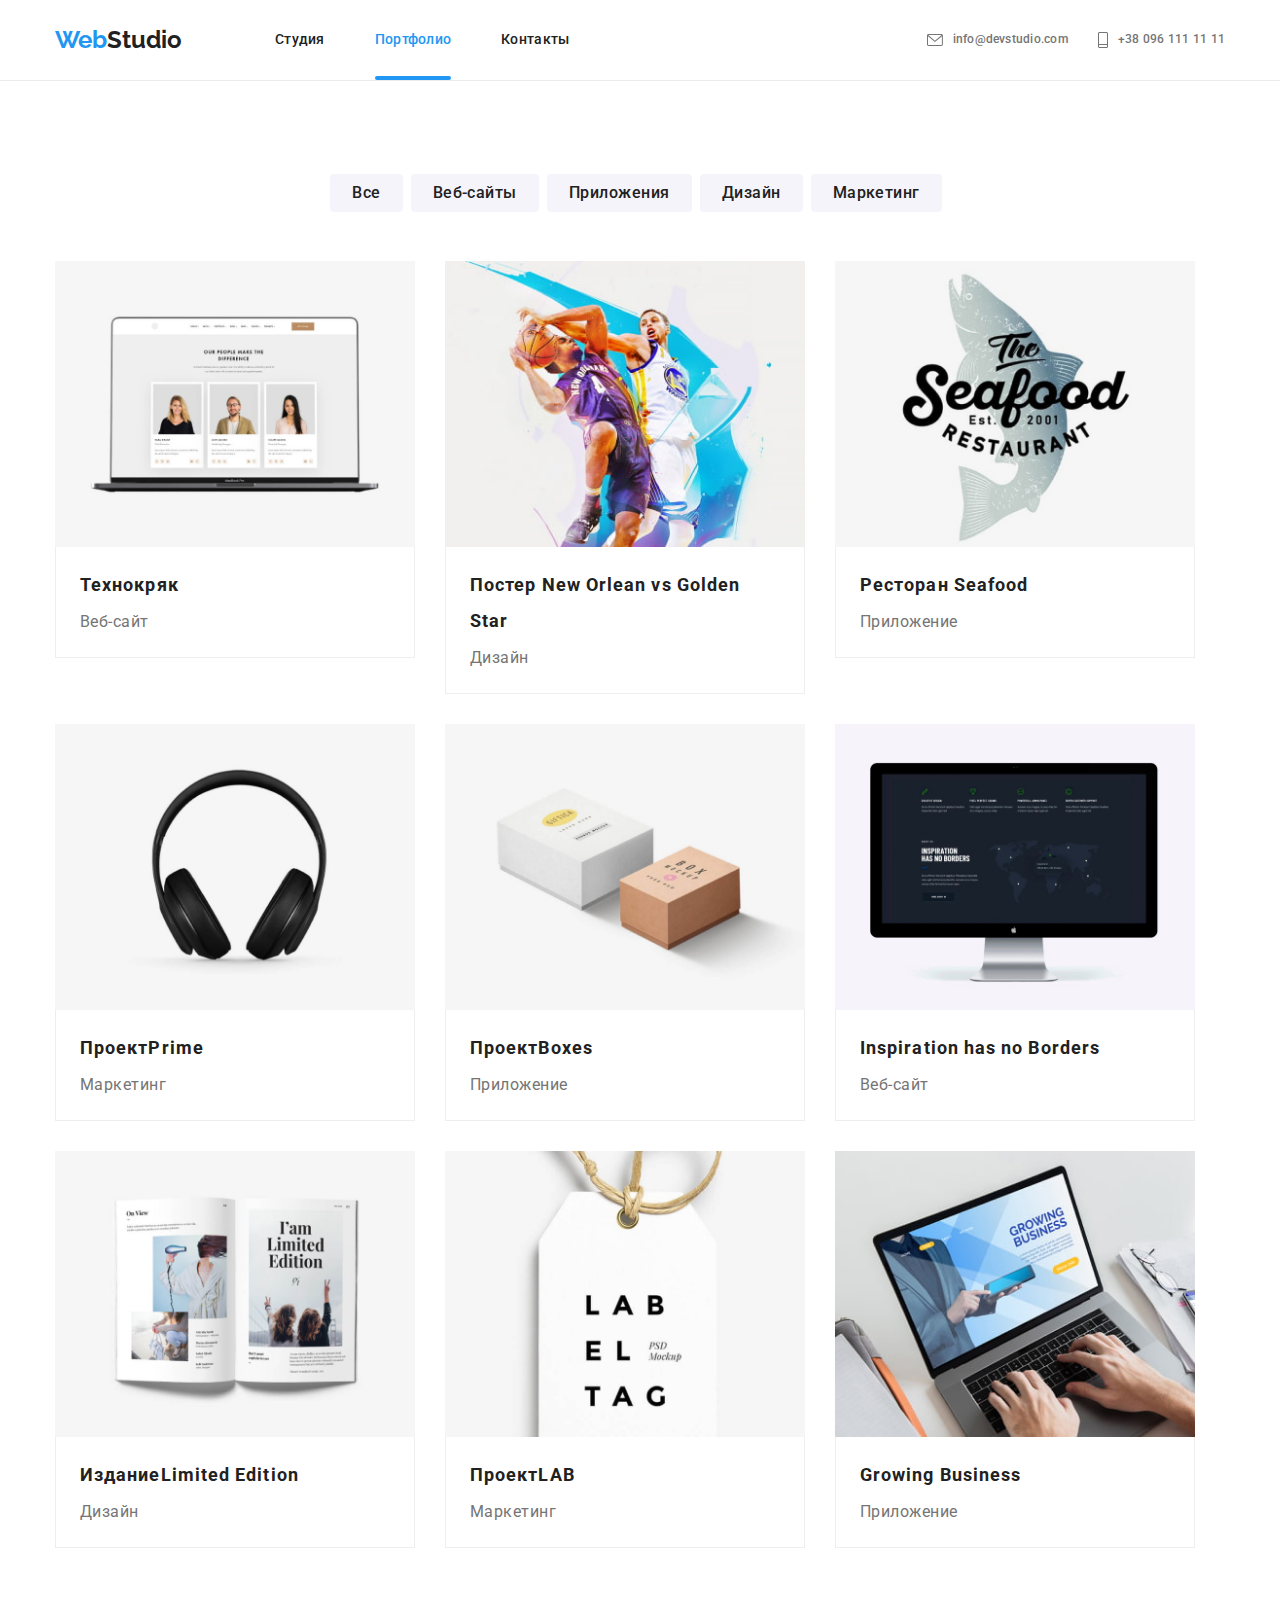
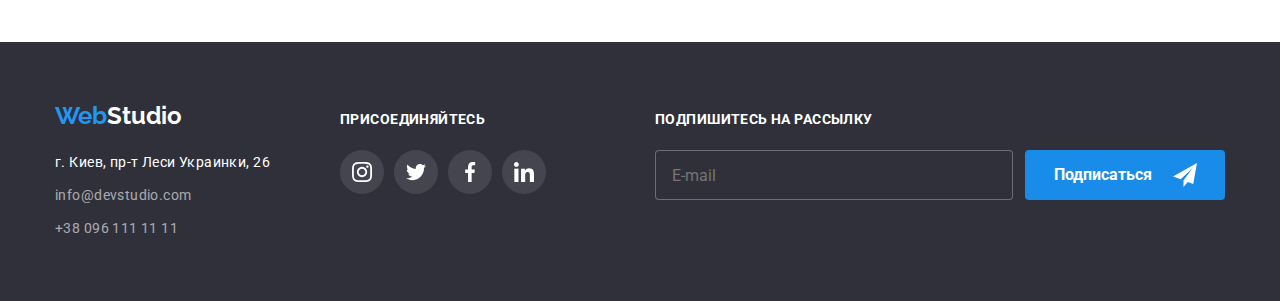
==== commit 8e1354f1: "Update portfolio.html" ====
--- a/portfolio.html
+++ b/portfolio.html
@@ -264,7 +264,7 @@
                 </div>
                 <div class="benefits-list__content benefits-content">
                   <h2 class="benefits-content__title">
-                    Постер <span lang="en">New Orlean vs Golden Star</span>
+                    Постер New Orlean vs Golden Star
                   </h2>
                   <p class="benefits-content__text">Дизайн</p>
                 </div>
@@ -308,9 +308,7 @@
                   </p>
                 </div>
                 <div class="benefits-list__content benefits-content">
-                  <h2 class="benefits-content__title">
-                    Ресторан <span lang="en">Seafood</span>
-                  </h2>
+                  <h2 class="benefits-content__title">Ресторан Seafood</h2>
                   <p class="benefits-content__text">Приложение</p>
                 </div>
               </a>
--- a/css/main.min.css
+++ b/css/main.min.css
@@ -1 +1 @@
-:root{--accent-color: #2196f3;--hero-btn-color: #2196f3;--hero-title-color: #ffffff;--main-title-color: #212121;--main-text-color: #757575;--typical-margin: 30px}p,h1,h2,h3,h4,h5,h6{margin:0}ul,ol{margin:0;padding-left:0}button{cursor:pointer}img{display:block;max-width:100%;height:auto;width:100%}body{font-size:14px;font-family:"Roboto",sans-serif;color:var(--main-title-color)}.container{width:100%;margin:0 auto;padding-left:15px;padding-right:15px}@media screen and (min-width: 480px){.container{width:480px}}@media screen and (min-width: 768px){.container{width:768px}}@media screen and (min-width: 1200px){.container{width:1200px}}.menu-container{width:100%;margin:0 auto;padding-left:15px;padding-right:15px}.title{font-size:36px;font-weight:700;line-height:1.17;letter-spacing:.03em;text-align:center;color:var(--main-title-color)}@media screen and (max-width: 1200px){.title{margin-bottom:30px}}@media screen and (min-width: 1200px){.title{margin-bottom:50px}}.hidden-title{width:1px;height:1px;overflow:hidden;opacity:0;margin:-1px}.now-scroll{overflow:hidden}.visually-hidden{position:absolute;white-space:nowrap;width:1px;height:1px;overflow:hidden;border:0;padding:0;clip:rect(0 0 0 0);clip-path:inset(50%);margin:-1px}.header{border-bottom:1px solid #ececec}.top-header{display:flex;align-items:center;justify-content:space-between;width:100%}@media screen and (max-width: 768px){.top-header{height:60px}}@media screen and (min-width: 768px){.top-header{height:80px}}.navigation{display:none}@media screen and (min-width: 768px){.navigation{display:flex;width:294px}}.nav-list{display:flex}@media screen and (min-width: 480px){.nav-list{gap:10px}}@media screen and (min-width: 768px){.nav-list{gap:50px}}.nav-list__link{list-style-type:none;font-family:"Roboto",sans-serif;font-style:normal;font-weight:500;font-size:14px;line-height:1.14;letter-spacing:.02em;color:var(--main-title-color);padding:32px 0;display:flex;position:relative}@media screen and (max-width: 767px){.nav-list__link{padding:22px 0}}@media screen and (min-width: 768px){.nav-list__link{padding:32px 0}}.nav-list__item{list-style-type:none;display:flex}.nav-list__link.current::after{content:"";position:absolute;width:100%;height:4px;background-color:var(--hero-btn-color);border-radius:2px;left:0;bottom:0}.header-contacts{display:none}@media screen and (min-width: 768px){.header-contacts{display:flex;max-width:161px;flex-wrap:wrap;gap:10px}}@media screen and (min-width: 1200px){.header-contacts{max-width:333px;flex-direction:row;gap:30px}}.header-contacts__item{display:flex}.header-contacts__link{font-family:"Roboto",sans-serif;font-style:normal;font-weight:500;font-size:12px;line-height:1.17;letter-spacing:.02em;color:var(--main-text-color);display:flex}.header-contacts__link .link:hover,.header-contacts__link .link:focus{color:var(--accent-color);text-shadow:0px 4px 4px rgba(0,0,0,.25);transition:color 250ms cubic-bezier(0.4, 0, 0.2, 1);transition:text-shadow 250ms cubic-bezier(0.4, 0, 0.2, 1)}.link:hover,.link:focus{color:var(--accent-color);text-shadow:0px 4px 4px rgba(0,0,0,.25);transition:color 250ms cubic-bezier(0.4, 0, 0.2, 1);transition:text-shadow 250ms cubic-bezier(0.4, 0, 0.2, 1)}.contacts-icon{display:flex;align-items:center;justify-content:center;margin-right:10px;fill:currentColor}.top-header-mob-menu{display:flex;align-items:center;width:100%}.menu-open-btn{display:flex;margin-left:auto;border:none;fill:#000;background-color:#fff}.menu-open-btn:hover,.menu-open-btn:focus{fill:var(--accent-color);transition:color 250ms cubic-bezier(0.4, 0, 0.2, 1)}@media(min-width: 768px){.menu-open-btn{display:none}}.menu-close-btn{display:flex;margin-left:auto;border:none;fill:#000;background-color:#fff;margin-bottom:4px}.menu-close-btn:hover,.menu-close-btn:focus{fill:var(--accent-color)}.mob-menu{position:fixed;top:0;left:0;background-color:#fff;z-index:2;width:100vw;height:100vh;padding:10px 0}.mob-menu .menu-container{display:flex;flex-direction:column;justify-content:space-between;height:100%;overflow-y:auto}.mob-menu-nav{list-style-type:none;display:flex;flex-direction:column;margin-left:40px}.mob-menu-nav__link{font-family:"Roboto",sans-serif;font-style:normal;font-weight:500;font-size:40px;line-height:1.18;letter-spacing:.02em;color:var(--main-title-color)}.mob-menu-nav__item:not(:last-child){margin-bottom:32px}.mob-menu-contacts{list-style-type:none;display:flex;flex-direction:column;margin-left:40px;margin-top:40px}.mob-menu-contacts__item:not(:last-child){margin-bottom:20px}.mob-menu-contacts__tel{font-family:"Roboto",sans-serif;font-weight:500;font-size:34px;line-height:1.18;letter-spacing:.02em;margin-top:302px;color:var(--accent-color)}.mob-menu-contacts__mail{font-family:"Roboto",sans-serif;font-weight:500;font-size:24px;line-height:1.17;letter-spacing:.02em;margin-top:32px;color:var(--main-text-color)}.mob-menu-soc{list-style-type:none;margin-top:64px;display:flex;flex-wrap:wrap;margin-left:40px}.mob-menu-soc__item:not(:first-child){padding-left:10px}.mob-menu-soc__link{font-family:"Roboto",sans-serif;font-weight:500;font-size:18px;line-height:1.22;letter-spacing:.02em;color:var(--accent-color);padding-right:10px}.mob-menu-soc__item{margin-bottom:10px;position:relative}.mob-menu-soc__item:not(:last-child)::after{content:"";position:absolute;width:22px;height:0px;right:-11px;bottom:11px;border:1px solid rgba(33,33,33,.2);transform:rotate(90deg)}.logo{font-family:"Raleway",sans-serif;font-style:normal;font-weight:700;font-size:24px;line-height:1.19;color:var(--accent-color);display:flex;align-items:center}@media screen and (min-width: 480px){.logo{margin-right:10px}}@media screen and (min-width: 768px){.logo{margin-right:88px}}@media screen and (min-width: 1200px){.logo{margin-right:93px}}.header-link{display:flex;justify-content:space-around}.logo-text{color:var(--main-title-color)}.logo-footer{color:var(--hero-title-color)}.hero .container{display:flex;width:100%;padding:118px 0}@media screen and (min-width: 1200px){.hero .container{padding:200px 0}}.hero{background-color:#2f303a;background-repeat:no-repeat;background-position:center;background-size:cover;width:100%;height:400px;background-image:linear-gradient(rgba(47, 48, 58, 0.4), rgba(47, 48, 58, 0.4)),url(../img/hero-bg-mobile.jpg)}@media(min-device-pixel-ratio: 2),(min-resolution: 192dpi),(min-resolution: 2dppx){.hero{background-image:linear-gradient(rgba(47, 48, 58, 0.4), rgba(47, 48, 58, 0.4)),url(../img/hero-bg-mob-2x.jpg)}}@media screen and (min-width: 768px){.hero{background-image:linear-gradient(rgba(47, 48, 58, 0.4), rgba(47, 48, 58, 0.4)),url(../img/hero-bg-tablet.jpg)}}@media screen and (min-width: 768px)and (min-device-pixel-ratio: 2),screen and (min-width: 768px)and (min-resolution: 192dpi),screen and (min-width: 768px)and (min-resolution: 2dppx){.hero{background-image:linear-gradient(rgba(47, 48, 58, 0.4), rgba(47, 48, 58, 0.4)),url(../img/hero-bg-tab-2x.jpg)}}@media screen and (min-width: 1200px){.hero{max-width:1600px;height:600px;background-image:linear-gradient(rgba(47, 48, 58, 0.4), rgba(47, 48, 58, 0.4)),url(../img/hero-bg.jpg);margin:0 auto}}@media screen and (min-width: 1200px)and (min-device-pixel-ratio: 2),screen and (min-width: 1200px)and (min-resolution: 192dpi),screen and (min-width: 1200px)and (min-resolution: 2dppx){.hero{background-image:linear-gradient(rgba(47, 48, 58, 0.4), rgba(47, 48, 58, 0.4)),url(../img/hero-bg-2x.jpg)}}.hero-list{display:flex;flex-direction:column;margin:0 auto;flex-wrap:wrap}.hero-list__title{text-transform:uppercase;color:var(--hero-title-color);text-align:center;max-width:360px;height:auto;margin-bottom:var(--typical-margin);font-size:26px;font-weight:900;line-height:1.62;letter-spacing:.06em}@media screen and (min-width: 1200px){.hero-list__title{font-size:44px;font-weight:900;line-height:1.36;letter-spacing:.06em;max-width:696px}}.hero-list__btn{cursor:pointer;font-family:inherit;font-weight:700;font-size:16px;line-height:1.88;letter-spacing:.06em;color:#fff;background-color:var(--hero-btn-color);display:inline-block;padding:10px 32px;margin:0 auto;border:none;border-radius:4px}.hero-list__btn:hover,.hero-list__btn:focus{background:#188ce8;box-shadow:0px 4px 4px rgba(0,0,0,.15);border-radius:4px;transition:background 250ms cubic-bezier(0.4, 0, 0.2, 1);transition:box-shadow 250ms cubic-bezier(0.4, 0, 0.2, 1)}@media screen and (max-width: 1200px){.about{margin:60px 0}}@media screen and (min-width: 1200px){.about{margin:94px 0}}.about-list{list-style-type:none;padding:0;display:flex;flex-wrap:wrap;gap:30px}.about-list .about-content__text{flex-basis:25%}.about-list__item{width:100%}@media screen and (min-width: 480px){.about-list__item{width:450px;height:auto}}@media screen and (min-width: 768px){.about-list__item{width:calc((100% - 30px)/2)}}@media screen and (min-width: 1200px){.about-list__item{width:calc((100% - 90px)/4)}}.about-list__card{height:120px;display:flex;align-items:center;justify-content:center;background:#f5f4fa;border-radius:4px}.about-content__title{font-size:14px;font-weight:700;line-height:1.14;letter-spacing:.03em;text-transform:uppercase;color:var(--main-title-color);margin-top:30px;margin-bottom:10px;text-align:center}@media screen and (min-width: 768px){.about-content__title{text-align:left}}.about-content__text{font-size:14px;font-weight:400;line-height:1.71;letter-spacing:.03em;color:var(--main-text-color);min-width:270px;height:100%}.gallery{display:none;margin-bottom:94px}@media screen and (min-width: 1200px){.gallery{display:flex;flex-direction:column;justify-content:center}}.gallery-title{display:flex;text-align:center;margin:auto;margin-bottom:50px}.gallery-list{list-style-type:none;display:flex;flex-wrap:wrap;justify-content:center;gap:30px}.gallery-list__item{position:relative}.gallery-list__label{font-size:14px;font-weight:700;line-height:1.14;letter-spacing:.03em;text-transform:uppercase;display:flex;justify-content:center;text-align:center;color:#fff;position:absolute;bottom:0;left:0;width:100%;height:70px;background-color:rgba(47,48,58,.8);text-align:center;padding:27px 0}.team{display:flex;flex-direction:column;justify-content:center;background-color:#f5f4fa}@media screen and (max-width: 1200px){.team{padding:60px 0}}@media screen and (min-width: 1200px){.team{padding:94px 0}}.team-title{display:flex;text-align:center;margin:auto}@media screen and (max-width: 1200px){.team-title{margin-bottom:30px}}@media screen and (min-width: 1200px){.team-title{margin-bottom:50px}}.team-list{list-style-type:none;display:flex;flex-wrap:wrap;gap:30px}.team-list__item{width:100%;height:auto;background-color:var(--hero-title-color);box-shadow:0px 1px 3px rgba(0,0,0,.12),0px 1px 1px rgba(0,0,0,.14),0px 2px 1px rgba(0,0,0,.2);border-radius:0px 0px 4px 4px;display:flex;flex-direction:column}@media screen and (min-width: 768px){.team-list__item{width:calc((100% - 30px)/2)}}@media screen and (min-width: 1200px){.team-list__item{width:calc((100% - 90px)/4)}}.team-list__card{padding-top:var(--typical-margin);padding-bottom:var(--typical-margin)}.team-list__title{font-weight:500;font-size:16px;line-height:1.19;letter-spacing:.03em;text-align:center;color:var(--main-title-color);margin-bottom:10px}.team-list__text{font-weight:400;font-size:16px;line-height:1.19;letter-spacing:.03em;text-align:center;color:var(--main-text-color);margin-bottom:16px}.team-soc{list-style-type:none;display:flex;justify-content:center}.team-soc__item{width:44px;height:44px;margin-right:10px}.team-soc__item:last-child{margin-right:0}.team-soc__link{width:100%;height:100%;background-color:var(--hero-title-color);border-radius:50%;display:flex;align-items:center;justify-content:center;fill:#afb1b8}.team-soc__link:hover,.team-soc__link:focus{background-color:#2196f3;transition:background-color 250ms cubic-bezier(0.4, 0, 0.2, 1)}.team-soc__link:hover .team-soc__icon,.team-soc__link:hover .team-soc__icon,.team-soc__link:focus .team-soc__icon,.team-soc__link:focus .team-soc__icon{fill:#fff;transition:fill 250ms cubic-bezier(0.4, 0, 0.2, 1)}.clients{display:flex;flex-wrap:wrap;justify-content:center}@media screen and (max-width: 1200px){.clients{margin:60px 0}}@media screen and (min-width: 1200px){.clients{margin:94px 0}}.clients-list{list-style-type:none;display:flex;flex-wrap:wrap;justify-content:center;gap:30px}.clients-list__item{width:210px;height:92px;border-radius:4px;outline:1px solid #afb1b8}.clients-list__item:hover,.clients-list__item:focus{outline:1px solid var(--accent-color);transition:outline 250ms cubic-bezier(0.4, 0, 0.2, 1)}@media screen and (min-width: 768px){.clients-list__item{width:calc((100% - 60px)/3)}}@media screen and (min-width: 1200px){.clients-list__item{width:calc((100% - 150px)/6);max-width:170px}}.clients-list__link{width:100%;height:100%;display:flex;align-items:center;justify-content:center;fill:#afb1b8}.clients-list__link:hover,.clients-list__link:focus{fill:var(--accent-color);transition:fill 250ms cubic-bezier(0.4, 0, 0.2, 1)}.section{padding:60px 0}@media screen and (min-width: 1200px){.section{padding:94px 0}}.btn-list{display:flex}@media screen and (max-width: 768px){.btn-list{flex-wrap:wrap}}@media screen and (min-width: 768px){.btn-list{flex-wrap:nowrap;justify-content:center}}.btn-list__top-list{list-style:none;display:flex;flex-direction:row;margin-right:8px}.btn-list__bottom-list{list-style:none;display:flex;flex-direction:row}.btn-list__item{margin-bottom:15px}.btn-list__item:not(:last-child){margin-right:8px}.btn-list__text{font-weight:500;font-size:16px;line-height:1.62;letter-spacing:.03em;text-align:center;cursor:pointer;color:var(--main-title-color);background:#f5f4fa;display:inline-block;border:none;border-radius:4px;padding:6px 22px}.btn-list__text .current:hover .btn-list__text .current:focus{background-color:var(--hero-btn-color);color:var(--hero-title-color)}.btn-list__text:hover,.btn-list__text:focus{background-color:var(--hero-btn-color);color:var(--hero-title-color);box-shadow:0px 3px 1px rgba(0,0,0,.1),0px 1px 2px rgba(0,0,0,.08),0px 2px 2px rgba(0,0,0,.12);transition:background-color 250ms cubic-bezier(0.4, 0, 0.2, 1);transition:color 250ms cubic-bezier(0.4, 0, 0.2, 1);transition:box-shadow 250ms cubic-bezier(0.4, 0, 0.2, 1)}.benefits{list-style-type:none;display:flex;flex-wrap:wrap;gap:30px}@media screen and (min-width: 480px){.benefits{margin-top:25px}}@media screen and (min-width: 768px){.benefits{margin-top:14px}}@media screen and (min-width: 1200px){.benefits{margin-top:34px}}.benefits-list{display:flex;flex-direction:column;gap:30px}@media screen and (min-width: 768px){.benefits-list{flex-basis:calc((100% - 30px)/2)}}@media screen and (min-width: 1200px){.benefits-list{flex-basis:calc((100% - 90px)/3)}}.benefits-list:hover .benefits-item__top-text{transform:translateY(0);display:flex}.benefits-item__card{display:flex;flex-grow:1;position:relative;overflow:hidden}.benefits-item__top-text{font-size:18px;font-weight:400;line-height:1.56;letter-spacing:.03em;font-family:"Roboto";font-style:normal;position:absolute;top:0;color:var(--hero-title-color);background:rgba(33,150,243,.9);box-shadow:0px 4px 4px rgba(0,0,0,.25);height:100%;line-height:1.5555555556;text-align:left;padding:63px 24px;display:flex;align-items:center;transform:translateY(101%);transition:transform 250ms cubic-bezier(0.4, 0, 0.2, 1)}.benefits-list__link{display:flex;display:inline-block}.benefits-list__link:hover,.benefits-list__link:focus{box-shadow:0px 1px 1px rgba(0,0,0,.12),0px 4px 4px rgba(0,0,0,.06),1px 4px 6px rgba(0,0,0,.16);transition:box-shadow 250ms cubic-bezier(0.4, 0, 0.2, 1)}.benefits-list__content{display:flex;flex-direction:column;flex-grow:1}.benefits-content{padding:20px 24px;border-right:1px solid #eee;border-left:1px solid #eee;border-bottom:1px solid #eee}.benefits-content__title{font-size:18px;font-weight:700;line-height:2;letter-spacing:.06em;color:var(--main-title-color);margin-bottom:4px}.benefits-content__text{font-size:16px;font-weight:400;line-height:1.88;letter-spacing:.03em;color:var(--main-text-color)}.current{color:var(--hero-btn-color)}.footer{background-color:#2f303a;padding:60px 0;display:flex;justify-content:space-around}.footer-box{flex-wrap:wrap;display:flex}@media screen and (max-width: 767px){.footer-box{flex-direction:column}}@media screen and (min-width: 768px){.footer-box{flex-wrap:wrap;justify-content:space-around}}@media screen and (min-width: 1200px){.footer-box{align-items:baseline}}.footer-logo{display:flex;margin-bottom:20px}@media screen and (min-width: 1200px){.footer-logo{justify-content:start}}.footer-logo-text{margin:0 auto}@media screen and (min-width: 1200px){.footer-logo-text{margin:0}}.address{display:flex;flex-direction:column;margin-left:auto;margin-right:auto}@media screen and (min-width: 1200px){.address{text-align-last:left}}.footer-content{max-width:231px;min-height:81px}.footer-content__list{list-style-type:none}.footer-contacts{display:flex;flex-direction:column;justify-content:center;margin-bottom:60px}@media screen and (min-width: 1200px){.footer-contacts{margin-bottom:0;margin-right:70px}}.footer-contacts__item{font-style:normal;font-weight:400;font-size:14px;line-height:1.71;letter-spacing:.03em;color:var(--hero-title-color);margin-bottom:9px}.footer-contacts__link{font-style:normal;font-size:14px;line-height:1.71;letter-spacing:.03em;color:rgba(255,255,255,.6);text-align:center}.footer-contacts__link:not(:last-child){margin-bottom:9px}.footer-slogan{display:flex;flex-direction:column;gap:20px;margin-bottom:60px}@media screen and (min-width: 1200px){.footer-slogan{margin-bottom:0}}.footer-slogan-list{list-style-type:none;display:flex;justify-content:center}.footer-slogan-title{font-family:"Roboto";font-style:normal;font-weight:700;font-size:14px;letter-spacing:.03em;text-transform:uppercase;color:#fff;display:flex;justify-content:center}@media screen and (min-width: 1200px){.footer-slogan-title{justify-content:flex-start}}.footer-slogan-item{width:44px;height:44px}.footer-slogan-item:not(:last-child){margin-right:10px}.footer-slogan-link{width:100%;height:100%;background:rgba(255,255,255,.1);border-radius:50%;display:flex;align-items:center;justify-content:center;fill:var(--hero-title-color)}.footer-slogan-link:hover,.footer-slogan-link:focus{background-color:#2196f3;transition:background-color 250ms cubic-bezier(0.4, 0, 0.2, 1)}.footer-newsletter{width:100%;display:flex;flex-direction:column;justify-content:center}@media screen and (min-width: 1200px){.footer-newsletter{width:570px;justify-content:space-around;margin-left:auto}}.footer-newsletter-list{display:flex}.footer-subscribe{display:flex;flex-wrap:wrap;justify-content:center;gap:20px}@media screen and (min-width: 768px){.footer-subscribe{width:450px;margin-left:auto;margin-right:auto}}@media screen and (min-width: 1200px){.footer-subscribe{width:570px;justify-content:flex-start}}.footer-newsletter-input{display:flex}@media screen and (max-width: 1200px){.footer-newsletter-input{flex-wrap:wrap;gap:20px;justify-content:center}}@media screen and (min-width: 1200px){.footer-newsletter-input{flex-wrap:nowrap;justify-content:flex-start;gap:12px}}.input-footer{width:100%;height:50px;border:1px solid rgba(255,255,255,.3);border-radius:4px;background-color:#2f303a;font-family:"Roboto",sans-serif;font-style:normal;font-weight:400;font-size:16px;line-height:1.25;color:rgba(255,255,255,.6);display:flex;padding-left:16px}@media screen and (min-width: 1200px){.input-footer{max-width:358px}}@media screen and (min-width: 480px){.input-footer{width:450px}}.footer-wrap{display:flex;position:relative}.btn-footer{display:flex;background-color:#188ce8;color:#fff;width:200px;height:50px;font-weight:700;font-size:16px;line-height:1.88;padding:10px 10px 10px 29px;border:none;border-radius:4px}.send-icon{position:absolute;right:28px;top:50%;transform:translateY(-50%);fill:#fff}.backdrop{width:100vw;height:100vh;background-color:rgba(0,0,0,.2);position:fixed;top:0;transition:opacity 300ms,visibility 300ms}.modal{width:450px;height:609px;background-color:#fff;border-radius:4px;position:absolute;top:50%;left:50%;transform:translate(-50%, -50%) scale(1);transition:transform 300ms;padding:40px}.backdrop.is-hidden .modal{transform:translate(-50%, -50%) scale(0);opacity:0}@media screen and (max-width: 480px){.modal{width:100%}}@media screen and (min-width: 1200px){.modal{width:528px}}.modal-close-btn{position:absolute;right:8px;top:8px;border:none;background-color:inherit}.modal-close-icon{width:30px;height:30px;background-color:#fff;border:1px solid rgba(0,0,0,.1);border-radius:50%;display:flex;align-items:center;justify-content:center;padding:6px}.modal-close-icon:hover,.modal-close-icon:focus{fill:#2196f3;transition:background-color 250ms cubic-bezier(0.4, 0, 0.2, 1)}.is-hidden{visibility:hidden;opacity:0;pointer-events:none}.no-scroll{overflow:hidden}.form-title{font-size:20px;font-weight:700;line-height:1.15;letter-spacing:.03em;text-align:center;margin-bottom:12px}.form-group{display:flex;flex-direction:column;width:100%;margin-bottom:10px}.form-label{margin-bottom:4px;font-weight:400;font-size:12px;line-height:1.16;letter-spacing:.01em;color:#757575}.form-input{width:100%;height:40px;border:1px solid rgba(33,33,33,.2);border-radius:4px;padding-left:42px}.form-input:focus{border:1px solid #2196f3;border-radius:4px}.form-group input::placeholder{font-size:14px;font-weight:400;line-height:1.14;letter-spacing:.01em;color:rgba(117,117,117,.5)}.input-wrap{position:relative;outline:none}.modal-icon{position:absolute;left:12px;top:50%;transform:translateY(-50%)}.form-input:focus+.modal-icon{fill:var(--accent-color)}.form-area{margin-bottom:20px}textarea{width:100%;height:120px;border:1px solid rgba(33,33,33,.2);border-radius:4px;resize:none;padding:12px 16px}.form-text:focus{border:1px solid #2196f3;border-radius:4px}.form-check{display:block;margin-bottom:30px;display:flex;align-items:center;justify-content:center}.input-check{width:16px;height:15px}.check-text{font-weight:400;font-size:12px;line-height:1.17;letter-spacing:.03em;color:var(--main-text-color);box-sizing:border-box;display:flex}@media screen and (min-width: 1200px){.check-text{font-weight:400;font-size:14px;line-height:1.71;letter-spacing:.03em}}.check-text::before{content:"";display:flex;width:16px;height:15px;border:2px solid #212121;border-radius:3px;margin-right:8.38px}.input-check:checked+.check-text::before{background-color:var(--accent-color);background-image:url(../img/checked.svg);border:none;background-repeat:no-repeat;background-position:center}.input-check:focus+.check-text::before::before{border-color:var(--accent-color)}.check-terms{font-weight:400;font-size:12px;line-height:1.17;letter-spacing:.03em;text-decoration-line:underline;color:var(--accent-color);margin-left:4px}@media screen and (min-width: 1200px){.check-terms{font-weight:400;font-size:14px;line-height:1.71;letter-spacing:.03em}}.btn-modal{background-color:#188ce8;color:#fff;width:200px;height:50px;font-weight:700;font-size:16px;line-height:1.88;letter-spacing:.06em;display:inline-block;padding:10px 55px;margin:0 auto;border:none;border-radius:4px;display:flex;justify-content:center}.btn-modal:hover,.btn-modal:focus{box-shadow:0px 4px 4px rgba(0,0,0,.25)}/*# sourceMappingURL=main.min.css.map */+:root{--accent-color: #2196f3;--hero-btn-color: #2196f3;--hero-title-color: #ffffff;--main-title-color: #212121;--main-text-color: #757575;--typical-margin: 30px}p,h1,h2,h3,h4,h5,h6{margin:0}ul,ol{margin:0;padding-left:0}button{cursor:pointer}img{display:block;max-width:100%;height:auto;width:100%}body{font-size:14px;font-family:"Roboto",sans-serif;color:var(--main-title-color)}.container{width:100%;margin:0 auto;padding-left:15px;padding-right:15px}@media screen and (min-width: 480px){.container{width:480px}}@media screen and (min-width: 768px){.container{width:768px}}@media screen and (min-width: 1200px){.container{width:1200px}}.menu-container{width:100%;margin:0 auto;padding-left:15px;padding-right:15px}.title{font-size:36px;font-weight:700;line-height:1.17;letter-spacing:.03em;text-align:center;color:var(--main-title-color)}@media screen and (max-width: 1200px){.title{margin-bottom:30px}}@media screen and (min-width: 1200px){.title{margin-bottom:50px}}.hidden-title{width:1px;height:1px;overflow:hidden;opacity:0;margin:-1px}.now-scroll{overflow:hidden}.visually-hidden{position:absolute;white-space:nowrap;width:1px;height:1px;overflow:hidden;border:0;padding:0;clip:rect(0 0 0 0);clip-path:inset(50%);margin:-1px}.header{border-bottom:1px solid #ececec}.top-header{display:flex;align-items:center;justify-content:space-between;width:100%}@media screen and (max-width: 768px){.top-header{height:60px}}@media screen and (min-width: 768px){.top-header{height:80px}}.navigation{display:none}@media screen and (min-width: 768px){.navigation{display:flex;width:294px}}.nav-list{display:flex}@media screen and (min-width: 480px){.nav-list{gap:10px}}@media screen and (min-width: 768px){.nav-list{gap:50px}}.nav-list__link{list-style-type:none;font-family:"Roboto",sans-serif;font-style:normal;font-weight:500;font-size:14px;line-height:1.14;letter-spacing:.02em;color:var(--main-title-color);padding:32px 0;display:flex;position:relative}@media screen and (max-width: 767px){.nav-list__link{padding:22px 0}}@media screen and (min-width: 768px){.nav-list__link{padding:32px 0}}.nav-list__item{list-style-type:none;display:flex}.nav-list__link.current::after{content:"";position:absolute;width:100%;height:4px;background-color:var(--hero-btn-color);border-radius:2px;left:0;bottom:0}.header-contacts{display:none}@media screen and (min-width: 768px){.header-contacts{display:flex;max-width:161px;flex-wrap:wrap;gap:10px}}@media screen and (min-width: 1200px){.header-contacts{max-width:333px;flex-direction:row;gap:30px}}.header-contacts__item{display:flex}.header-contacts__link{font-family:"Roboto",sans-serif;font-style:normal;font-weight:500;font-size:12px;line-height:1.17;letter-spacing:.02em;color:var(--main-text-color);display:flex}.header-contacts__link .link:hover,.header-contacts__link .link:focus{color:var(--accent-color);text-shadow:0px 4px 4px rgba(0,0,0,.25);transition:color 250ms cubic-bezier(0.4, 0, 0.2, 1);transition:text-shadow 250ms cubic-bezier(0.4, 0, 0.2, 1)}.link:hover,.link:focus{color:var(--accent-color);text-shadow:0px 4px 4px rgba(0,0,0,.25);transition:color 250ms cubic-bezier(0.4, 0, 0.2, 1);transition:text-shadow 250ms cubic-bezier(0.4, 0, 0.2, 1)}.contacts-icon{display:flex;align-items:center;justify-content:center;margin-right:10px;fill:currentColor}.top-header-mob-menu{display:flex;align-items:center;width:100%}.menu-open-btn{display:flex;margin-left:auto;border:none;fill:#000;background-color:#fff}.menu-open-btn:hover,.menu-open-btn:focus{fill:var(--accent-color);transition:color 250ms cubic-bezier(0.4, 0, 0.2, 1)}@media(min-width: 768px){.menu-open-btn{display:none}}.menu-close-btn{display:flex;margin-left:auto;border:none;fill:#000;background-color:#fff;margin-bottom:4px}.menu-close-btn:hover,.menu-close-btn:focus{fill:var(--accent-color)}.mob-menu{position:fixed;top:0;left:0;background-color:#fff;z-index:2;width:100vw;height:100vh;padding:10px 0}.mob-menu .menu-container{display:flex;flex-direction:column;justify-content:space-between;height:100%;overflow-y:auto}.mob-menu-nav{list-style-type:none;display:flex;flex-direction:column;margin-left:40px}.mob-menu-nav__link{font-family:"Roboto",sans-serif;font-style:normal;font-weight:500;font-size:40px;line-height:1.18;letter-spacing:.02em;color:var(--main-title-color)}.mob-menu-nav__item:not(:last-child){margin-bottom:32px}.mob-menu-contacts{list-style-type:none;display:flex;flex-direction:column;margin-left:40px;margin-top:40px}.mob-menu-contacts__item:not(:last-child){margin-bottom:20px}.mob-menu-contacts__tel{font-family:"Roboto",sans-serif;font-weight:500;font-size:34px;line-height:1.18;letter-spacing:.02em;margin-top:302px;color:var(--accent-color)}.mob-menu-contacts__mail{font-family:"Roboto",sans-serif;font-weight:500;font-size:24px;line-height:1.17;letter-spacing:.02em;margin-top:32px;color:var(--main-text-color)}.mob-menu-soc{list-style-type:none;margin-top:64px;display:flex;flex-wrap:wrap;margin-left:40px}.mob-menu-soc__item:not(:first-child){padding-left:10px}.mob-menu-soc__link{font-family:"Roboto",sans-serif;font-weight:500;font-size:18px;line-height:1.22;letter-spacing:.02em;color:var(--accent-color);padding-right:10px}.mob-menu-soc__item{margin-bottom:10px;position:relative}.mob-menu-soc__item:not(:last-child)::after{content:"";position:absolute;width:22px;height:0px;right:-11px;bottom:11px;border:1px solid rgba(33,33,33,.2);transform:rotate(90deg)}.logo{font-family:"Raleway",sans-serif;font-style:normal;font-weight:700;font-size:24px;line-height:1.19;color:var(--accent-color);display:flex;align-items:center}@media screen and (min-width: 480px){.logo{margin-right:10px}}@media screen and (min-width: 768px){.logo{margin-right:88px}}@media screen and (min-width: 1200px){.logo{margin-right:93px}}.header-link{display:flex;justify-content:space-around}.logo-text{color:var(--main-title-color)}.logo-footer{color:var(--hero-title-color)}.hero .container{display:flex;width:100%;padding:118px 0}@media screen and (min-width: 1200px){.hero .container{padding:200px 0}}.hero{background-color:#2f303a;background-repeat:no-repeat;background-position:center;background-size:cover;width:100%;height:400px;background-image:linear-gradient(rgba(47, 48, 58, 0.4), rgba(47, 48, 58, 0.4)),url(../img/hero-bg-mobile.jpg)}@media(min-device-pixel-ratio: 2),(min-resolution: 192dpi),(min-resolution: 2dppx){.hero{background-image:linear-gradient(rgba(47, 48, 58, 0.4), rgba(47, 48, 58, 0.4)),url(../img/hero-bg-mob-2x.jpg)}}@media screen and (min-width: 768px){.hero{background-image:linear-gradient(rgba(47, 48, 58, 0.4), rgba(47, 48, 58, 0.4)),url(../img/hero-bg-tablet.jpg)}}@media screen and (min-width: 768px)and (min-device-pixel-ratio: 2),screen and (min-width: 768px)and (min-resolution: 192dpi),screen and (min-width: 768px)and (min-resolution: 2dppx){.hero{background-image:linear-gradient(rgba(47, 48, 58, 0.4), rgba(47, 48, 58, 0.4)),url(../img/hero-bg-tab-2x.jpg)}}@media screen and (min-width: 1200px){.hero{max-width:1600px;height:600px;background-image:linear-gradient(rgba(47, 48, 58, 0.4), rgba(47, 48, 58, 0.4)),url(../img/hero-bg.jpg);margin:0 auto}}@media screen and (min-width: 1200px)and (min-device-pixel-ratio: 2),screen and (min-width: 1200px)and (min-resolution: 192dpi),screen and (min-width: 1200px)and (min-resolution: 2dppx){.hero{background-image:linear-gradient(rgba(47, 48, 58, 0.4), rgba(47, 48, 58, 0.4)),url(../img/hero-bg-2x.jpg)}}.hero-list{display:flex;flex-direction:column;margin:0 auto;flex-wrap:wrap}.hero-list__title{text-transform:uppercase;color:var(--hero-title-color);text-align:center;max-width:360px;height:auto;margin-bottom:var(--typical-margin);font-size:26px;font-weight:900;line-height:1.62;letter-spacing:.06em}@media screen and (min-width: 1200px){.hero-list__title{font-size:44px;font-weight:900;line-height:1.36;letter-spacing:.06em;max-width:696px}}.hero-list__btn{cursor:pointer;font-family:inherit;font-weight:700;font-size:16px;line-height:1.88;letter-spacing:.06em;color:#fff;background-color:var(--hero-btn-color);display:inline-block;padding:10px 32px;margin:0 auto;border:none;border-radius:4px}.hero-list__btn:hover,.hero-list__btn:focus{background:#188ce8;box-shadow:0px 4px 4px rgba(0,0,0,.15);border-radius:4px;transition:background 250ms cubic-bezier(0.4, 0, 0.2, 1);transition:box-shadow 250ms cubic-bezier(0.4, 0, 0.2, 1)}@media screen and (max-width: 1200px){.about{margin:60px 0}}@media screen and (min-width: 1200px){.about{margin:94px 0}}.about-list{list-style-type:none;padding:0;display:flex;flex-wrap:wrap;gap:30px}.about-list .about-content__text{flex-basis:25%}.about-list__item{width:100%}@media screen and (min-width: 480px){.about-list__item{width:450px;height:auto}}@media screen and (min-width: 768px){.about-list__item{width:calc((100% - 30px)/2)}}@media screen and (min-width: 1200px){.about-list__item{width:calc((100% - 90px)/4)}}.about-list__card{height:120px;display:flex;align-items:center;justify-content:center;background:#f5f4fa;border-radius:4px}.about-content__title{font-size:14px;font-weight:700;line-height:1.14;letter-spacing:.03em;text-transform:uppercase;color:var(--main-title-color);margin-top:30px;margin-bottom:10px;text-align:center}@media screen and (min-width: 768px){.about-content__title{text-align:left}}.about-content__text{font-size:14px;font-weight:400;line-height:1.71;letter-spacing:.03em;color:var(--main-text-color);min-width:270px;height:100%}.gallery{display:none;margin-bottom:94px}@media screen and (min-width: 1200px){.gallery{display:flex;flex-direction:column;justify-content:center}}.gallery-title{display:flex;text-align:center;margin:auto;margin-bottom:50px}.gallery-list{list-style-type:none;display:flex;flex-wrap:wrap;justify-content:center;gap:30px}.gallery-list__item{position:relative}.gallery-list__label{font-size:14px;font-weight:700;line-height:1.14;letter-spacing:.03em;text-transform:uppercase;display:flex;justify-content:center;text-align:center;color:#fff;position:absolute;bottom:0;left:0;width:100%;height:70px;background-color:rgba(47,48,58,.8);text-align:center;padding:27px 0}.team{display:flex;flex-direction:column;justify-content:center;background-color:#f5f4fa}@media screen and (max-width: 1200px){.team{padding:60px 0}}@media screen and (min-width: 1200px){.team{padding:94px 0}}.team-title{display:flex;text-align:center;margin:auto}@media screen and (max-width: 1200px){.team-title{margin-bottom:30px}}@media screen and (min-width: 1200px){.team-title{margin-bottom:50px}}.team-list{list-style-type:none;display:flex;flex-wrap:wrap;gap:30px}.team-list__item{width:100%;height:auto;background-color:var(--hero-title-color);box-shadow:0px 1px 3px rgba(0,0,0,.12),0px 1px 1px rgba(0,0,0,.14),0px 2px 1px rgba(0,0,0,.2);border-radius:0px 0px 4px 4px;display:flex;flex-direction:column}@media screen and (min-width: 768px){.team-list__item{width:calc((100% - 30px)/2)}}@media screen and (min-width: 1200px){.team-list__item{width:calc((100% - 90px)/4)}}.team-list__card{padding-top:var(--typical-margin);padding-bottom:var(--typical-margin)}.team-list__title{font-weight:500;font-size:16px;line-height:1.19;letter-spacing:.03em;text-align:center;color:var(--main-title-color);margin-bottom:10px}.team-list__text{font-weight:400;font-size:16px;line-height:1.19;letter-spacing:.03em;text-align:center;color:var(--main-text-color);margin-bottom:16px}.team-soc{list-style-type:none;display:flex;justify-content:center}.team-soc__item{width:44px;height:44px;margin-right:10px}.team-soc__item:last-child{margin-right:0}.team-soc__link{width:100%;height:100%;background-color:var(--hero-title-color);border-radius:50%;display:flex;align-items:center;justify-content:center;fill:#afb1b8}.team-soc__link:hover,.team-soc__link:focus{background-color:#2196f3;transition:background-color 250ms cubic-bezier(0.4, 0, 0.2, 1)}.team-soc__link:hover .team-soc__icon,.team-soc__link:hover .team-soc__icon,.team-soc__link:focus .team-soc__icon,.team-soc__link:focus .team-soc__icon{fill:#fff;transition:fill 250ms cubic-bezier(0.4, 0, 0.2, 1)}.clients{display:flex;flex-wrap:wrap;justify-content:center}@media screen and (max-width: 1200px){.clients{margin:60px 0}}@media screen and (min-width: 1200px){.clients{margin:94px 0}}.clients-list{list-style-type:none;display:flex;flex-wrap:wrap;justify-content:center;gap:30px}.clients-list__item{width:210px;height:92px;border-radius:4px;outline:1px solid #afb1b8}.clients-list__item:hover,.clients-list__item:focus{outline:1px solid var(--accent-color);transition:outline 250ms cubic-bezier(0.4, 0, 0.2, 1)}@media screen and (min-width: 768px){.clients-list__item{width:calc((100% - 60px)/3)}}@media screen and (min-width: 1200px){.clients-list__item{width:calc((100% - 150px)/6);max-width:170px}}.clients-list__link{width:100%;height:100%;display:flex;align-items:center;justify-content:center;fill:#afb1b8}.clients-list__link:hover,.clients-list__link:focus{fill:var(--accent-color);transition:fill 250ms cubic-bezier(0.4, 0, 0.2, 1)}.section{padding:60px 0}@media screen and (min-width: 1200px){.section{padding:94px 0}}.btn-list{display:flex}@media screen and (max-width: 768px){.btn-list{flex-wrap:wrap}}@media screen and (min-width: 768px){.btn-list{flex-wrap:nowrap;justify-content:center}}.btn-list__top-list{list-style:none;display:flex;flex-direction:row;margin-right:8px}.btn-list__bottom-list{list-style:none;display:flex;flex-direction:row}.btn-list__item{display:flex;margin-bottom:15px}.btn-list__item:not(:last-child){margin-right:8px}.btn-list__text{font-weight:500;font-size:16px;line-height:1.62;letter-spacing:.03em;text-align:center;cursor:pointer;color:var(--main-title-color);background:#f5f4fa;display:inline-block;border:none;border-radius:4px;padding:6px 22px}.btn-list__text .current:hover .btn-list__text .current:focus{background-color:var(--hero-btn-color);color:var(--hero-title-color)}.btn-list__text:hover,.btn-list__text:focus{background-color:var(--hero-btn-color);color:var(--hero-title-color);box-shadow:0px 3px 1px rgba(0,0,0,.1),0px 1px 2px rgba(0,0,0,.08),0px 2px 2px rgba(0,0,0,.12);transition:background-color 250ms cubic-bezier(0.4, 0, 0.2, 1);transition:color 250ms cubic-bezier(0.4, 0, 0.2, 1);transition:box-shadow 250ms cubic-bezier(0.4, 0, 0.2, 1)}@media screen and (max-width: 350px){.btn-list__text{font-size:13px}}.benefits{list-style-type:none;display:flex;flex-wrap:wrap;gap:30px}@media screen and (max-width: 768px){.benefits{justify-content:center}}@media screen and (min-width: 480px){.benefits{margin-top:25px}}@media screen and (min-width: 768px){.benefits{margin-top:14px}}@media screen and (min-width: 1200px){.benefits{margin-top:34px}}.benefits-list{display:flex;flex-direction:column;width:100%}@media screen and (min-width: 480px){.benefits-list{width:450px}}@media screen and (min-width: 768px){.benefits-list{flex-basis:calc((100% - 30px)/2);height:100%}}@media screen and (min-width: 1200px){.benefits-list{flex-basis:calc((100% - 90px)/3);height:100%}}.benefits-list:hover .benefits-item__top-text{transform:translateY(0);display:flex}.benefits-item__card{display:flex;position:relative;overflow:hidden}.benefits-item__top-text{font-size:18px;font-weight:400;line-height:1.56;letter-spacing:.03em;font-family:"Roboto";font-style:normal;position:absolute;top:0;color:var(--hero-title-color);background:rgba(33,150,243,.9);box-shadow:0px 4px 4px rgba(0,0,0,.25);height:100%;line-height:1.5555555556;text-align:left;padding:63px 24px;display:flex;align-items:center;transform:translateY(101%);transition:transform 250ms cubic-bezier(0.4, 0, 0.2, 1)}@media screen and (max-width: 350px){.benefits-item__top-text{font-size:16px}}.benefits-list__link{display:flex;display:inline-block}.benefits-list__link:hover,.benefits-list__link:focus{box-shadow:0px 1px 1px rgba(0,0,0,.12),0px 4px 4px rgba(0,0,0,.06),1px 4px 6px rgba(0,0,0,.16);transition:box-shadow 250ms cubic-bezier(0.4, 0, 0.2, 1)}.benefits-list__content{display:flex;flex-direction:column;flex-grow:1}.benefits-content{padding:20px 24px;border-right:1px solid #eee;border-left:1px solid #eee;border-bottom:1px solid #eee;display:flex;flex-grow:1}.benefits-content__title{font-size:18px;font-weight:700;line-height:2;letter-spacing:.06em;color:var(--main-title-color);margin-bottom:4px;display:flex}.benefits-content__text{font-size:16px;font-weight:400;line-height:1.88;letter-spacing:.03em;color:var(--main-text-color);display:flex}.current{color:var(--hero-btn-color)}.footer{background-color:#2f303a;padding:60px 0;display:flex;justify-content:space-around}.footer-box{flex-wrap:wrap;display:flex}@media screen and (max-width: 767px){.footer-box{flex-direction:column}}@media screen and (min-width: 768px){.footer-box{flex-wrap:wrap;justify-content:space-around}}@media screen and (min-width: 1200px){.footer-box{align-items:baseline}}.footer-logo{display:flex;margin-bottom:20px}@media screen and (min-width: 1200px){.footer-logo{justify-content:start}}.footer-logo-text{margin:0 auto}@media screen and (min-width: 1200px){.footer-logo-text{margin:0}}.address{display:flex;flex-direction:column;margin-left:auto;margin-right:auto}@media screen and (min-width: 1200px){.address{text-align-last:left}}.footer-content{max-width:231px;min-height:81px}.footer-content__list{list-style-type:none}.footer-contacts{display:flex;flex-direction:column;justify-content:center;margin-bottom:60px}@media screen and (min-width: 1200px){.footer-contacts{margin-bottom:0;margin-right:70px}}.footer-contacts__item{font-style:normal;font-weight:400;font-size:14px;line-height:1.71;letter-spacing:.03em;color:var(--hero-title-color);margin-bottom:9px}.footer-contacts__link{font-style:normal;font-size:14px;line-height:1.71;letter-spacing:.03em;color:rgba(255,255,255,.6);text-align:center}.footer-contacts__link:not(:last-child){margin-bottom:9px}.footer-slogan{display:flex;flex-direction:column;gap:20px;margin-bottom:60px}@media screen and (min-width: 1200px){.footer-slogan{margin-bottom:0}}.footer-slogan-list{list-style-type:none;display:flex;justify-content:center}.footer-slogan-title{font-family:"Roboto";font-style:normal;font-weight:700;font-size:14px;letter-spacing:.03em;text-transform:uppercase;color:#fff;display:flex;justify-content:center}@media screen and (min-width: 1200px){.footer-slogan-title{justify-content:flex-start}}.footer-slogan-item{width:44px;height:44px}.footer-slogan-item:not(:last-child){margin-right:10px}.footer-slogan-link{width:100%;height:100%;background:rgba(255,255,255,.1);border-radius:50%;display:flex;align-items:center;justify-content:center;fill:var(--hero-title-color)}.footer-slogan-link:hover,.footer-slogan-link:focus{background-color:#2196f3;transition:background-color 250ms cubic-bezier(0.4, 0, 0.2, 1)}.footer-newsletter{width:100%;display:flex;flex-direction:column;justify-content:center}@media screen and (min-width: 1200px){.footer-newsletter{width:570px;justify-content:space-around;margin-left:auto}}.footer-newsletter-list{display:flex}.footer-subscribe{display:flex;flex-wrap:wrap;justify-content:center;gap:20px}@media screen and (min-width: 768px){.footer-subscribe{width:450px;margin-left:auto;margin-right:auto}}@media screen and (min-width: 1200px){.footer-subscribe{width:570px;justify-content:flex-start}}.footer-newsletter-input{display:flex}@media screen and (max-width: 1200px){.footer-newsletter-input{flex-wrap:wrap;gap:20px;justify-content:center}}@media screen and (min-width: 1200px){.footer-newsletter-input{flex-wrap:nowrap;justify-content:flex-start;gap:12px}}.input-footer{width:100%;height:50px;border:1px solid rgba(255,255,255,.3);border-radius:4px;background-color:#2f303a;font-family:"Roboto",sans-serif;font-style:normal;font-weight:400;font-size:16px;line-height:1.25;color:rgba(255,255,255,.6);display:flex;padding-left:16px}@media screen and (min-width: 1200px){.input-footer{max-width:358px}}@media screen and (min-width: 480px){.input-footer{width:450px}}.footer-wrap{display:flex;position:relative}.btn-footer{display:flex;background-color:#188ce8;color:#fff;width:200px;height:50px;font-weight:700;font-size:16px;line-height:1.88;padding:10px 10px 10px 29px;border:none;border-radius:4px}.send-icon{position:absolute;right:28px;top:50%;transform:translateY(-50%);fill:#fff}.backdrop{width:100vw;height:100vh;background-color:rgba(0,0,0,.2);position:fixed;top:0;transition:opacity 300ms,visibility 300ms}.modal{width:450px;height:609px;background-color:#fff;border-radius:4px;position:absolute;top:50%;left:50%;transform:translate(-50%, -50%) scale(1);transition:transform 300ms;padding:40px}.backdrop.is-hidden .modal{transform:translate(-50%, -50%) scale(0);opacity:0}@media screen and (max-width: 480px){.modal{width:100%}}@media screen and (min-width: 1200px){.modal{width:528px}}.modal-close-btn{position:absolute;right:8px;top:8px;border:none;background-color:inherit}.modal-close-icon{width:30px;height:30px;background-color:#fff;border:1px solid rgba(0,0,0,.1);border-radius:50%;display:flex;align-items:center;justify-content:center;padding:6px}.modal-close-icon:hover,.modal-close-icon:focus{fill:#2196f3;transition:background-color 250ms cubic-bezier(0.4, 0, 0.2, 1)}.is-hidden{visibility:hidden;opacity:0;pointer-events:none}.no-scroll{overflow:hidden}.form-title{font-size:20px;font-weight:700;line-height:1.15;letter-spacing:.03em;text-align:center;margin-bottom:12px}.form-group{display:flex;flex-direction:column;width:100%;margin-bottom:10px}.form-label{margin-bottom:4px;font-weight:400;font-size:12px;line-height:1.16;letter-spacing:.01em;color:#757575}.form-input{width:100%;height:40px;border:1px solid rgba(33,33,33,.2);border-radius:4px;padding-left:42px}.form-input:focus{border:1px solid #2196f3;border-radius:4px}.form-group input::placeholder{font-size:14px;font-weight:400;line-height:1.14;letter-spacing:.01em;color:rgba(117,117,117,.5)}.input-wrap{position:relative;outline:none}.modal-icon{position:absolute;left:12px;top:50%;transform:translateY(-50%)}.form-input:focus+.modal-icon{fill:var(--accent-color)}.form-area{margin-bottom:20px}textarea{width:100%;height:120px;border:1px solid rgba(33,33,33,.2);border-radius:4px;resize:none;padding:12px 16px}.form-text:focus{border:1px solid #2196f3;border-radius:4px}.form-check{display:block;margin-bottom:30px;display:flex;align-items:center;justify-content:center}.input-check{width:16px;height:15px}.check-text{font-weight:400;font-size:12px;line-height:1.17;letter-spacing:.03em;color:var(--main-text-color);box-sizing:border-box;display:flex}@media screen and (min-width: 1200px){.check-text{font-weight:400;font-size:14px;line-height:1.71;letter-spacing:.03em}}.check-text::before{content:"";display:flex;width:16px;height:15px;border:2px solid #212121;border-radius:3px;margin-right:8.38px}.input-check:checked+.check-text::before{background-color:var(--accent-color);background-image:url(../img/checked.svg);border:none;background-repeat:no-repeat;background-position:center}.input-check:focus+.check-text::before::before{border-color:var(--accent-color)}.check-terms{font-weight:400;font-size:12px;line-height:1.17;letter-spacing:.03em;text-decoration-line:underline;color:var(--accent-color);margin-left:4px}@media screen and (min-width: 1200px){.check-terms{font-weight:400;font-size:14px;line-height:1.71;letter-spacing:.03em}}.btn-modal{background-color:#188ce8;color:#fff;width:200px;height:50px;font-weight:700;font-size:16px;line-height:1.88;letter-spacing:.06em;display:inline-block;padding:10px 55px;margin:0 auto;border:none;border-radius:4px;display:flex;justify-content:center}.btn-modal:hover,.btn-modal:focus{box-shadow:0px 4px 4px rgba(0,0,0,.25)}/*# sourceMappingURL=main.min.css.map */